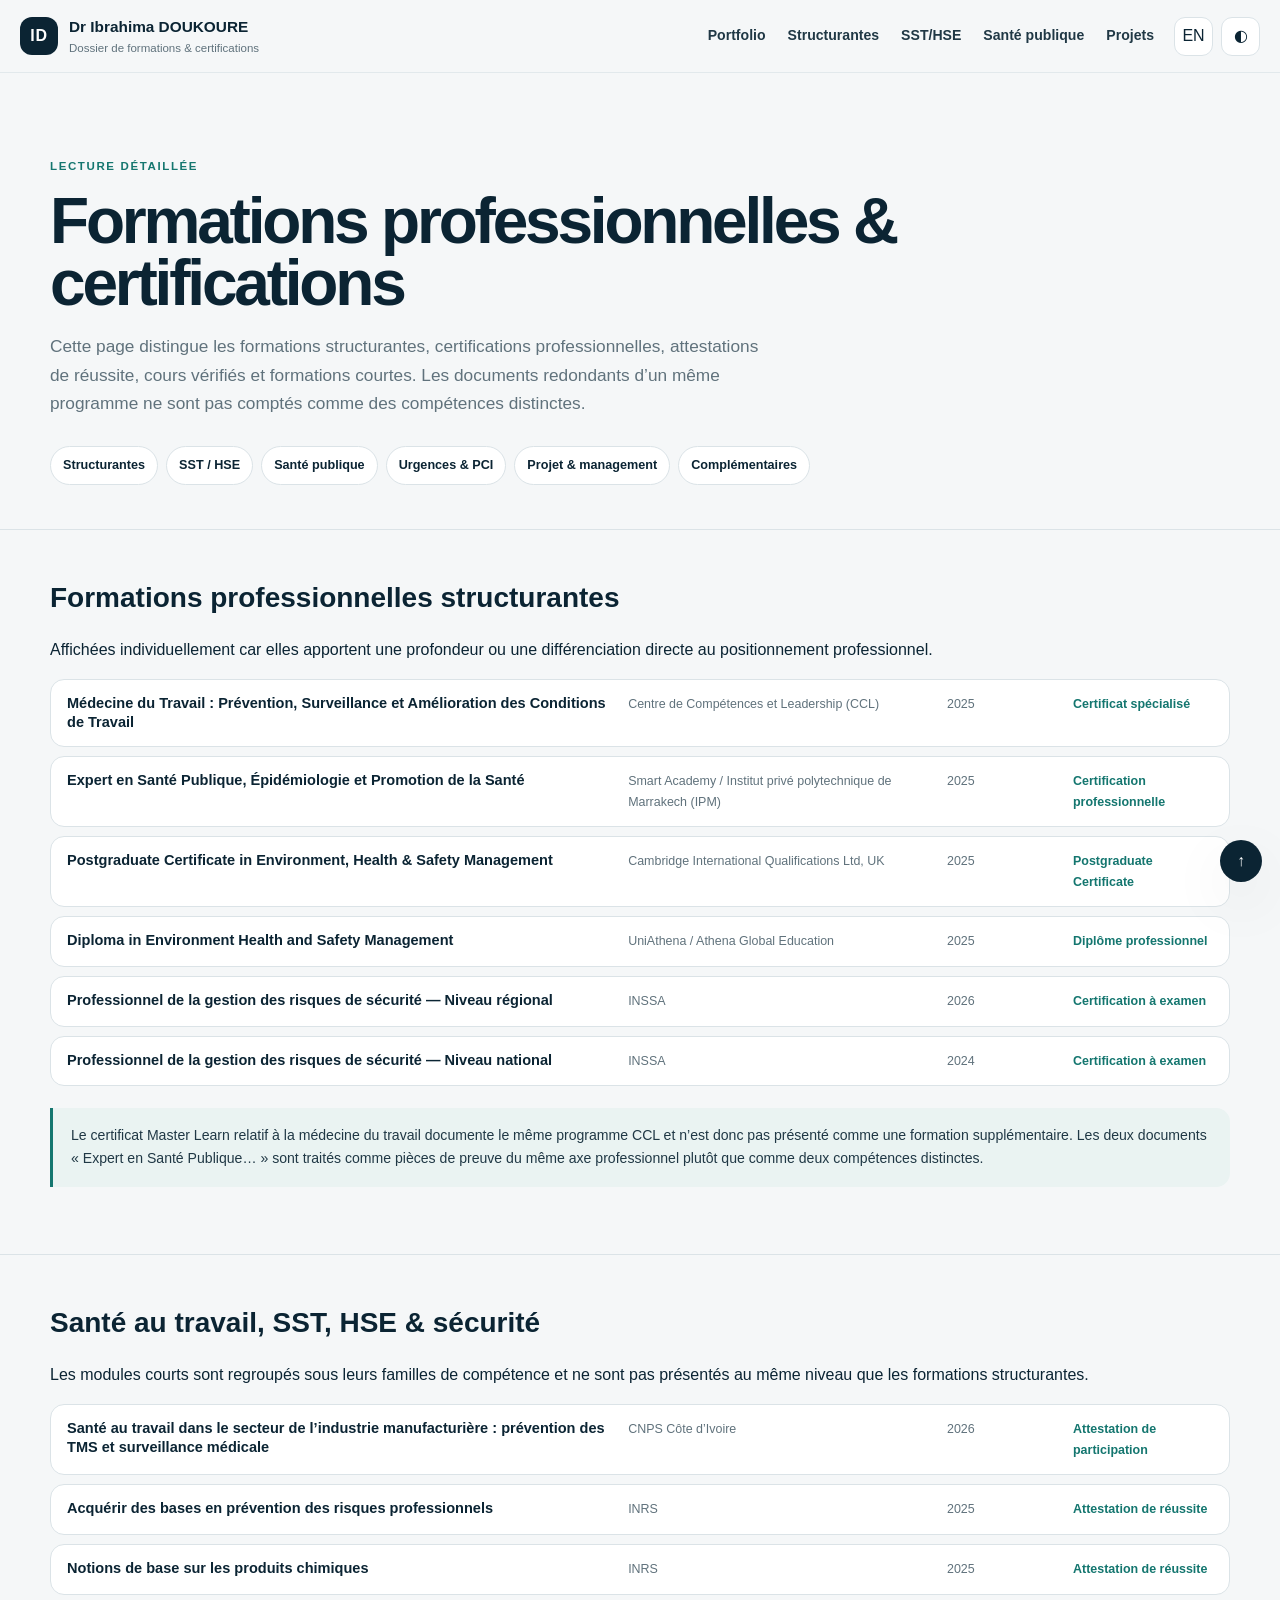
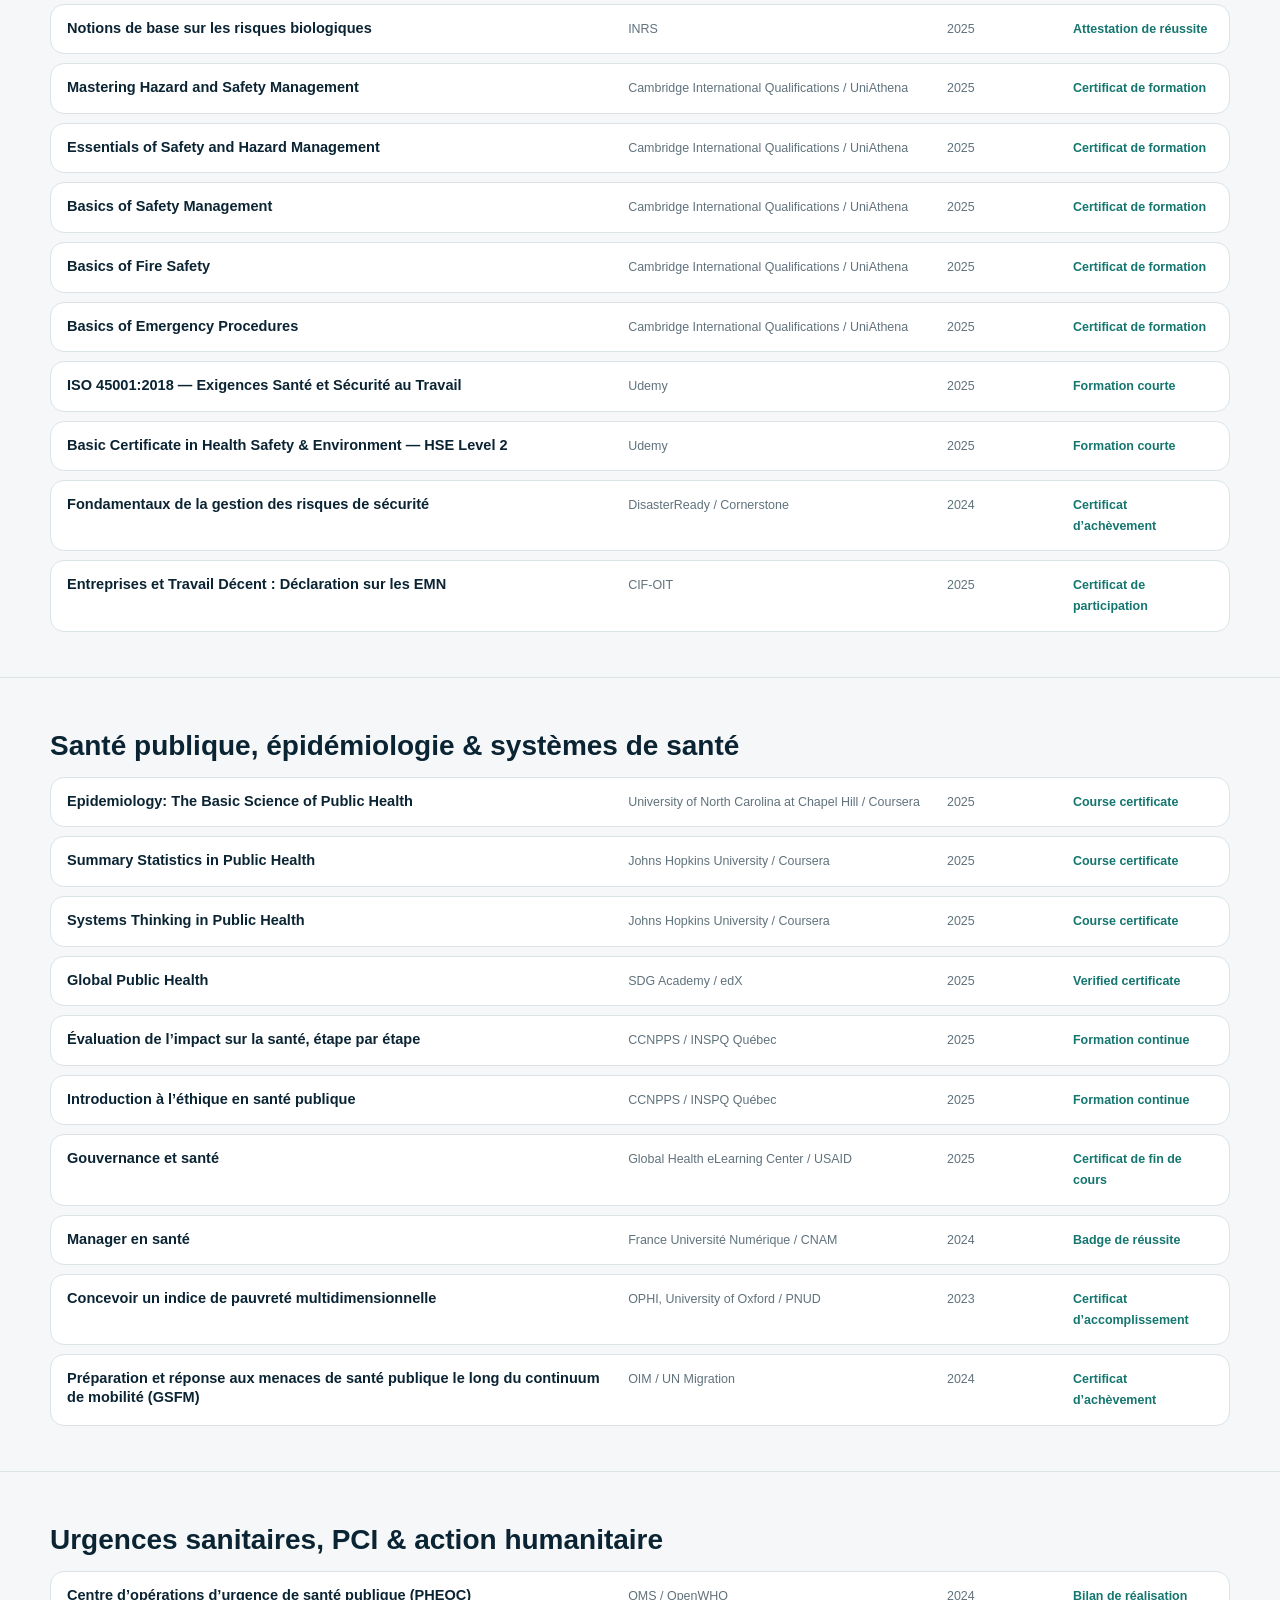
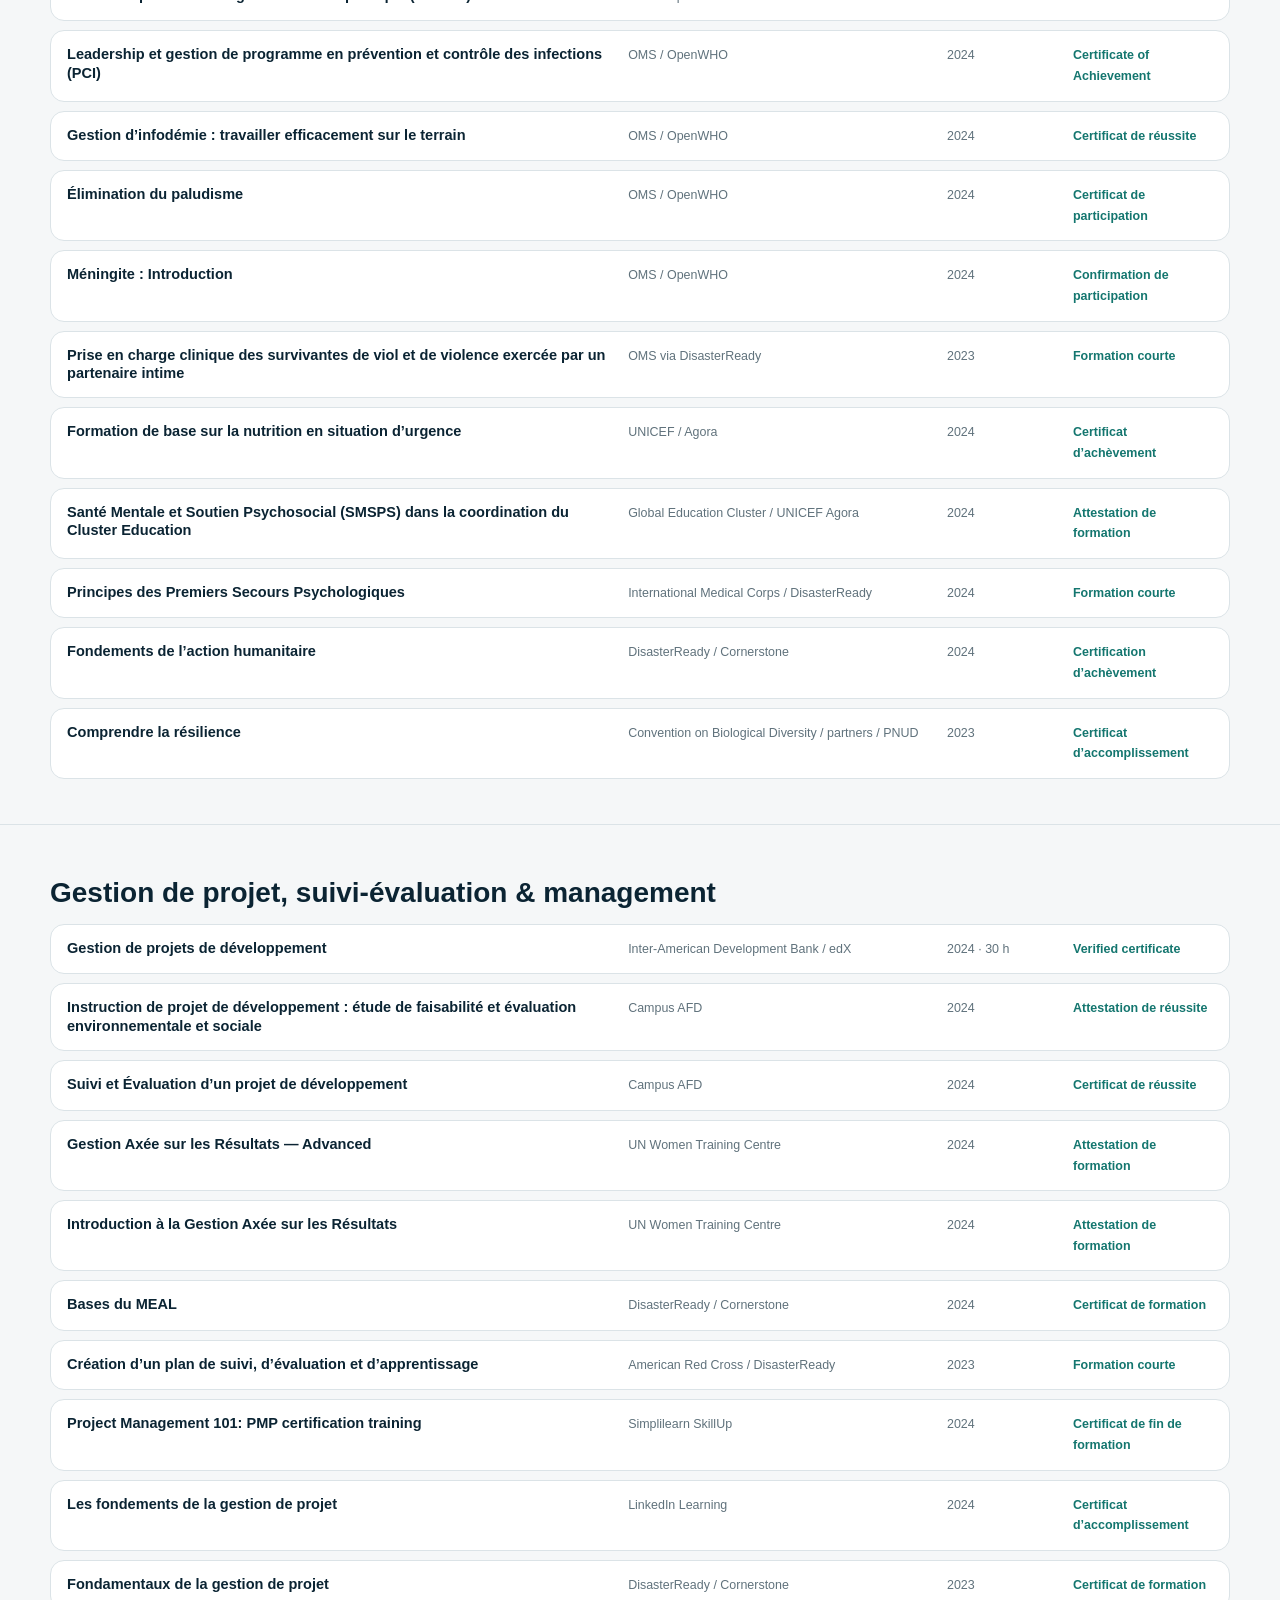
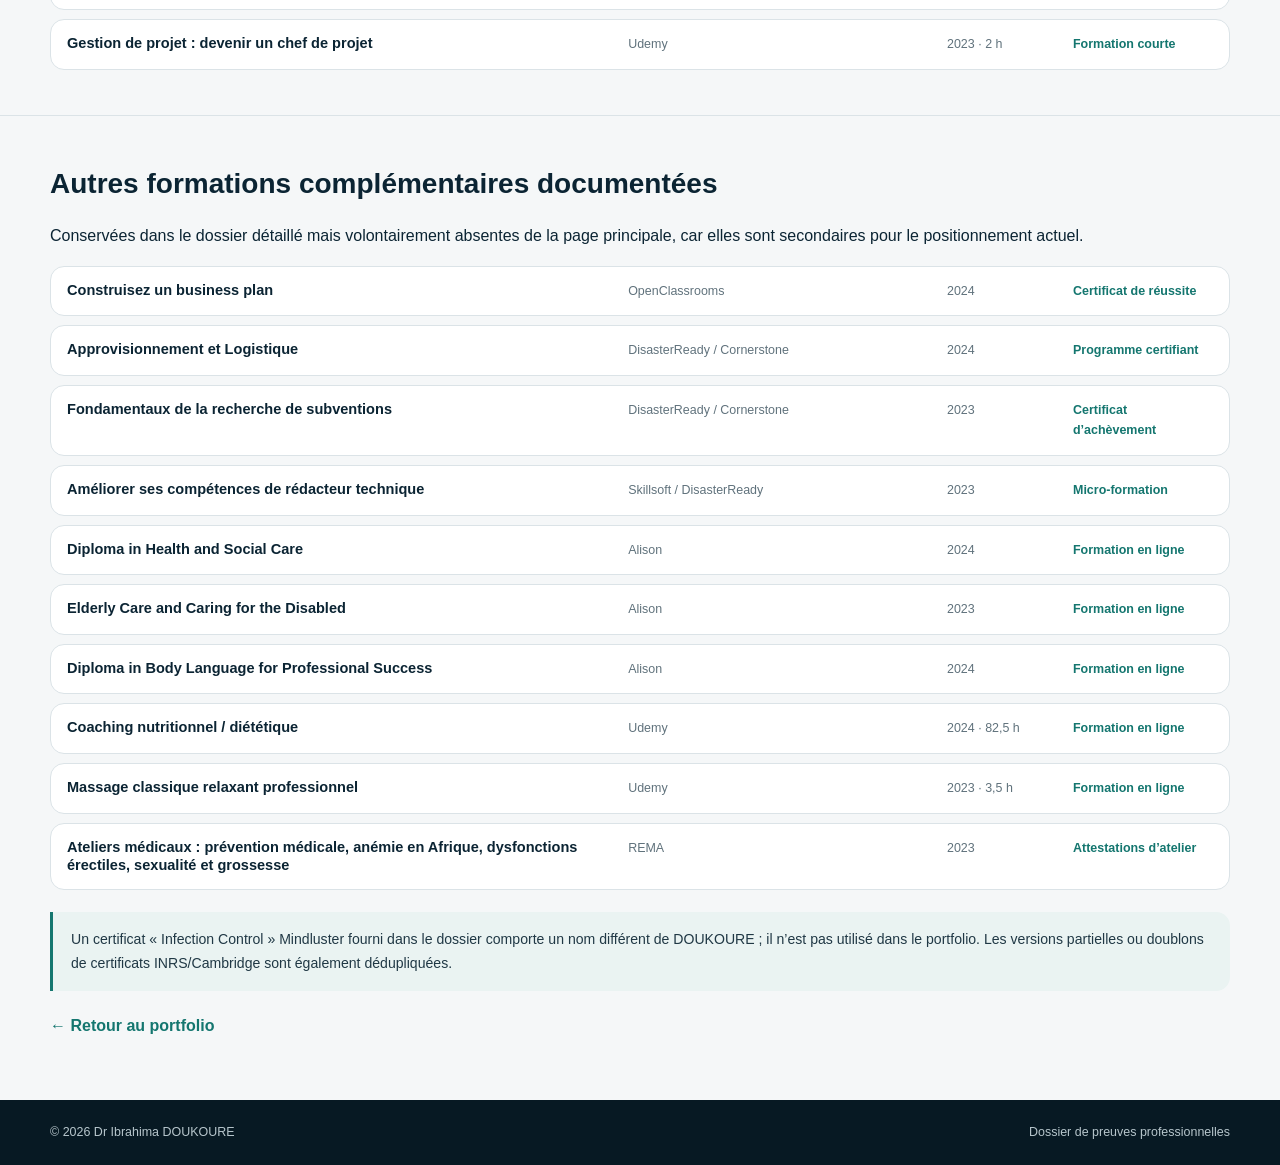
==== certifications.html @ e204509e "mise à jour sept. 2026" ====
<!doctype html>
<html lang="fr" data-theme="light">
<head>
<meta charset="utf-8">
<meta name="viewport" content="width=device-width,initial-scale=1,viewport-fit=cover">
<title>Certifications détaillées | Dr Ibrahima DOUKOURE</title>
<meta name="description" content="Formations professionnelles et certifications documentées du Dr Ibrahima DOUKOURE, classées par niveau et domaine.">
<link rel="canonical" href="https://www.ibrahimadoukoure.com/certifications.html">
<meta name="robots" content="index,follow">
<link rel="icon" href="favicon.svg" type="image/svg+xml">
<link rel="stylesheet" href="assets/css/site.css">
</head>
<body>
<a class="skip" href="#main" data-fr="Aller au contenu" data-en="Skip to content">Aller au contenu</a>
<header class="site-header"><div class="header-inner">
<a class="brand" href="index.html"><span class="brand-mark">ID</span><span><strong>Dr Ibrahima DOUKOURE</strong><small data-fr="Dossier de formations & certifications" data-en="Training & credentials record">Dossier de formations & certifications</small></span></a>
<button class="menu-btn" data-menu-toggle aria-controls="nav" aria-expanded="false">Menu</button>
<nav class="nav" id="nav"><a href="index.html" data-fr="Portfolio" data-en="Portfolio">Portfolio</a><a href="#structurantes" data-fr="Structurantes" data-en="Core">Structurantes</a><a href="#sst">SST/HSE</a><a href="#sante-publique" data-fr="Santé publique" data-en="Public health">Santé publique</a><a href="#projets" data-fr="Projets" data-en="Projects">Projets</a></nav>
<div class="header-tools"><button class="icon-btn" data-lang-toggle>EN</button><button class="icon-btn" data-theme-toggle>◐</button></div>
</div></header>

<main id="main">
<section class="page-hero"><div class="wrap">
<p class="eyebrow" data-fr="Lecture détaillée" data-en="Detailed view">Lecture détaillée</p>
<h1 data-fr="Formations professionnelles & certifications" data-en="Professional training & credentials">Formations professionnelles & certifications</h1>
<p class="lead" data-fr="Cette page distingue les formations structurantes, certifications professionnelles, attestations de réussite, cours vérifiés et formations courtes. Les documents redondants d’un même programme ne sont pas comptés comme des compétences distinctes." data-en="This page distinguishes structured training, professional certifications, completion certificates, verified courses and short training. Duplicate documents from the same program are not treated as separate capabilities.">Cette page distingue les formations structurantes, certifications professionnelles, attestations de réussite, cours vérifiés et formations courtes. Les documents redondants d’un même programme ne sont pas comptés comme des compétences distinctes.</p>
<div class="cred-nav"><a href="#structurantes" data-fr="Structurantes" data-en="Core">Structurantes</a><a href="#sst">SST / HSE</a><a href="#sante-publique" data-fr="Santé publique" data-en="Public health">Santé publique</a><a href="#urgences" data-fr="Urgences & PCI" data-en="Emergencies & IPC">Urgences & PCI</a><a href="#projets" data-fr="Projet & management" data-en="Projects & management">Projet & management</a><a href="#complementaires" data-fr="Complémentaires" data-en="Additional">Complémentaires</a></div>
</div></section>

<section class="cred-section" id="structurantes"><div class="wrap">
<h2 data-fr="Formations professionnelles structurantes" data-en="Structured professional training">Formations professionnelles structurantes</h2>
<p class="section-desc" data-fr="Affichées individuellement car elles apportent une profondeur ou une différenciation directe au positionnement professionnel." data-en="Shown individually because they directly add depth or differentiation to the professional positioning.">Affichées individuellement car elles apportent une profondeur ou une différenciation directe au positionnement professionnel.</p>
<div class="cred-list">
<div class="cred-row"><strong data-fr="Médecine du Travail : Prévention, Surveillance et Amélioration des Conditions de Travail" data-en="Occupational Medicine: Prevention, Surveillance and Improvement of Working Conditions">Médecine du Travail : Prévention, Surveillance et Amélioration des Conditions de Travail</strong><span>Centre de Compétences et Leadership (CCL)</span><span>2025</span><span class="level" data-fr="Certificat spécialisé" data-en="Specialized certificate">Certificat spécialisé</span></div>
<div class="cred-row"><strong data-fr="Expert en Santé Publique, Épidémiologie et Promotion de la Santé" data-en="Public Health, Epidemiology and Health Promotion Expert">Expert en Santé Publique, Épidémiologie et Promotion de la Santé</strong><span>Smart Academy / Institut privé polytechnique de Marrakech (IPM)</span><span>2025</span><span class="level" data-fr="Certification professionnelle" data-en="Professional certificate">Certification professionnelle</span></div>
<div class="cred-row"><strong>Postgraduate Certificate in Environment, Health & Safety Management</strong><span>Cambridge International Qualifications Ltd, UK</span><span>2025</span><span class="level">Postgraduate Certificate</span></div>
<div class="cred-row"><strong>Diploma in Environment Health and Safety Management</strong><span>UniAthena / Athena Global Education</span><span>2025</span><span class="level" data-fr="Diplôme professionnel" data-en="Professional diploma">Diplôme professionnel</span></div>
<div class="cred-row"><strong data-fr="Professionnel de la gestion des risques de sécurité — Niveau régional" data-en="Security Risk Management Professional — Regional Level">Professionnel de la gestion des risques de sécurité — Niveau régional</strong><span>INSSA</span><span>2026</span><span class="level" data-fr="Certification à examen" data-en="Exam-based certification">Certification à examen</span></div>
<div class="cred-row"><strong data-fr="Professionnel de la gestion des risques de sécurité — Niveau national" data-en="Security Risk Management Professional — National Level">Professionnel de la gestion des risques de sécurité — Niveau national</strong><span>INSSA</span><span>2024</span><span class="level" data-fr="Certification à examen" data-en="Exam-based certification">Certification à examen</span></div>
</div>
<div class="note-box" data-fr="Le certificat Master Learn relatif à la médecine du travail documente le même programme CCL et n’est donc pas présenté comme une formation supplémentaire. Les deux documents « Expert en Santé Publique… » sont traités comme pièces de preuve du même axe professionnel plutôt que comme deux compétences distinctes." data-en="The Master Learn occupational-medicine certificate documents the same CCL program and is therefore not presented as additional training. The two “Public Health Expert…” documents are treated as evidence supporting the same professional track rather than as two separate capabilities.">Le certificat Master Learn relatif à la médecine du travail documente le même programme CCL et n’est donc pas présenté comme une formation supplémentaire. Les deux documents « Expert en Santé Publique… » sont traités comme pièces de preuve du même axe professionnel plutôt que comme deux compétences distinctes.</div>
</div></section>

<section class="cred-section" id="sst"><div class="wrap">
<h2 data-fr="Santé au travail, SST, HSE & sécurité" data-en="Occupational health, OHS, HSE & safety">Santé au travail, SST, HSE & sécurité</h2>
<p class="section-desc" data-fr="Les modules courts sont regroupés sous leurs familles de compétence et ne sont pas présentés au même niveau que les formations structurantes." data-en="Short modules are grouped under capability families and are not presented at the same level as structured programs.">Les modules courts sont regroupés sous leurs familles de compétence et ne sont pas présentés au même niveau que les formations structurantes.</p>
<div class="cred-list">
<div class="cred-row"><strong data-fr="Santé au travail dans le secteur de l’industrie manufacturière : prévention des TMS et surveillance médicale" data-en="Occupational health in manufacturing: MSD prevention and medical surveillance">Santé au travail dans le secteur de l’industrie manufacturière : prévention des TMS et surveillance médicale</strong><span>CNPS Côte d’Ivoire</span><span>2026</span><span class="level" data-fr="Attestation de participation" data-en="Attendance certificate">Attestation de participation</span></div>
<div class="cred-row"><strong data-fr="Acquérir des bases en prévention des risques professionnels" data-en="Fundamentals of occupational risk prevention">Acquérir des bases en prévention des risques professionnels</strong><span>INRS</span><span>2025</span><span class="level" data-fr="Attestation de réussite" data-en="Completion certificate">Attestation de réussite</span></div>
<div class="cred-row"><strong data-fr="Notions de base sur les produits chimiques" data-en="Fundamentals of chemical hazards">Notions de base sur les produits chimiques</strong><span>INRS</span><span>2025</span><span class="level" data-fr="Attestation de réussite" data-en="Completion certificate">Attestation de réussite</span></div>
<div class="cred-row"><strong data-fr="Notions de base sur les risques biologiques" data-en="Fundamentals of biological risks">Notions de base sur les risques biologiques</strong><span>INRS</span><span>2025</span><span class="level" data-fr="Attestation de réussite" data-en="Completion certificate">Attestation de réussite</span></div>
<div class="cred-row"><strong>Mastering Hazard and Safety Management</strong><span>Cambridge International Qualifications / UniAthena</span><span>2025</span><span class="level" data-fr="Certificat de formation" data-en="Training certificate">Certificat de formation</span></div>
<div class="cred-row"><strong>Essentials of Safety and Hazard Management</strong><span>Cambridge International Qualifications / UniAthena</span><span>2025</span><span class="level" data-fr="Certificat de formation" data-en="Training certificate">Certificat de formation</span></div>
<div class="cred-row"><strong>Basics of Safety Management</strong><span>Cambridge International Qualifications / UniAthena</span><span>2025</span><span class="level" data-fr="Certificat de formation" data-en="Training certificate">Certificat de formation</span></div>
<div class="cred-row"><strong>Basics of Fire Safety</strong><span>Cambridge International Qualifications / UniAthena</span><span>2025</span><span class="level" data-fr="Certificat de formation" data-en="Training certificate">Certificat de formation</span></div>
<div class="cred-row"><strong>Basics of Emergency Procedures</strong><span>Cambridge International Qualifications / UniAthena</span><span>2025</span><span class="level" data-fr="Certificat de formation" data-en="Training certificate">Certificat de formation</span></div>
<div class="cred-row"><strong>ISO 45001:2018 — Exigences Santé et Sécurité au Travail</strong><span>Udemy</span><span>2025</span><span class="level" data-fr="Formation courte" data-en="Short course">Formation courte</span></div>
<div class="cred-row"><strong>Basic Certificate in Health Safety & Environment — HSE Level 2</strong><span>Udemy</span><span>2025</span><span class="level" data-fr="Formation courte" data-en="Short course">Formation courte</span></div>
<div class="cred-row"><strong data-fr="Fondamentaux de la gestion des risques de sécurité" data-en="Fundamentals of security risk management">Fondamentaux de la gestion des risques de sécurité</strong><span>DisasterReady / Cornerstone</span><span>2024</span><span class="level" data-fr="Certificat d’achèvement" data-en="Completion certificate">Certificat d’achèvement</span></div>
<div class="cred-row"><strong data-fr="Entreprises et Travail Décent : Déclaration sur les EMN" data-en="Enterprises and Decent Work: MNE Declaration">Entreprises et Travail Décent : Déclaration sur les EMN</strong><span>CIF-OIT</span><span>2025</span><span class="level" data-fr="Certificat de participation" data-en="Participation certificate">Certificat de participation</span></div>
</div>
</div></section>

<section class="cred-section" id="sante-publique"><div class="wrap">
<h2 data-fr="Santé publique, épidémiologie & systèmes de santé" data-en="Public health, epidemiology & health systems">Santé publique, épidémiologie & systèmes de santé</h2>
<div class="cred-list">
<div class="cred-row"><strong>Epidemiology: The Basic Science of Public Health</strong><span>University of North Carolina at Chapel Hill / Coursera</span><span>2025</span><span class="level">Course certificate</span></div>
<div class="cred-row"><strong>Summary Statistics in Public Health</strong><span>Johns Hopkins University / Coursera</span><span>2025</span><span class="level">Course certificate</span></div>
<div class="cred-row"><strong>Systems Thinking in Public Health</strong><span>Johns Hopkins University / Coursera</span><span>2025</span><span class="level">Course certificate</span></div>
<div class="cred-row"><strong>Global Public Health</strong><span>SDG Academy / edX</span><span>2025</span><span class="level">Verified certificate</span></div>
<div class="cred-row"><strong data-fr="Évaluation de l’impact sur la santé, étape par étape" data-en="Health Impact Assessment, step by step">Évaluation de l’impact sur la santé, étape par étape</strong><span>CCNPPS / INSPQ Québec</span><span>2025</span><span class="level" data-fr="Formation continue" data-en="Continuing education">Formation continue</span></div>
<div class="cred-row"><strong data-fr="Introduction à l’éthique en santé publique" data-en="Introduction to Public Health Ethics">Introduction à l’éthique en santé publique</strong><span>CCNPPS / INSPQ Québec</span><span>2025</span><span class="level" data-fr="Formation continue" data-en="Continuing education">Formation continue</span></div>
<div class="cred-row"><strong data-fr="Gouvernance et santé" data-en="Governance and Health">Gouvernance et santé</strong><span>Global Health eLearning Center / USAID</span><span>2025</span><span class="level" data-fr="Certificat de fin de cours" data-en="Course completion certificate">Certificat de fin de cours</span></div>
<div class="cred-row"><strong data-fr="Manager en santé" data-en="Health Manager">Manager en santé</strong><span>France Université Numérique / CNAM</span><span>2024</span><span class="level" data-fr="Badge de réussite" data-en="Achievement badge">Badge de réussite</span></div>
<div class="cred-row"><strong data-fr="Concevoir un indice de pauvreté multidimensionnelle" data-en="Designing a Multidimensional Poverty Index">Concevoir un indice de pauvreté multidimensionnelle</strong><span>OPHI, University of Oxford / PNUD</span><span>2023</span><span class="level" data-fr="Certificat d’accomplissement" data-en="Completion certificate">Certificat d’accomplissement</span></div>
<div class="cred-row"><strong data-fr="Préparation et réponse aux menaces de santé publique le long du continuum de mobilité (GSFM)" data-en="Preparedness and response to public-health threats along the mobility continuum (GSFM)">Préparation et réponse aux menaces de santé publique le long du continuum de mobilité (GSFM)</strong><span>OIM / UN Migration</span><span>2024</span><span class="level" data-fr="Certificat d’achèvement" data-en="Completion certificate">Certificat d’achèvement</span></div>
</div>
</div></section>

<section class="cred-section" id="urgences"><div class="wrap">
<h2 data-fr="Urgences sanitaires, PCI & action humanitaire" data-en="Health emergencies, IPC & humanitarian action">Urgences sanitaires, PCI & action humanitaire</h2>
<div class="cred-list">
<div class="cred-row"><strong data-fr="Centre d’opérations d’urgence de santé publique (PHEOC)" data-en="Public Health Emergency Operations Centre (PHEOC)">Centre d’opérations d’urgence de santé publique (PHEOC)</strong><span>OMS / OpenWHO</span><span>2024</span><span class="level" data-fr="Bilan de réalisation" data-en="Achievement record">Bilan de réalisation</span></div>
<div class="cred-row"><strong data-fr="Leadership et gestion de programme en prévention et contrôle des infections (PCI)" data-en="Leadership and program management in infection prevention and control">Leadership et gestion de programme en prévention et contrôle des infections (PCI)</strong><span>OMS / OpenWHO</span><span>2024</span><span class="level">Certificate of Achievement</span></div>
<div class="cred-row"><strong data-fr="Gestion d’infodémie : travailler efficacement sur le terrain" data-en="Infodemic management: working effectively in the field">Gestion d’infodémie : travailler efficacement sur le terrain</strong><span>OMS / OpenWHO</span><span>2024</span><span class="level" data-fr="Certificat de réussite" data-en="Achievement certificate">Certificat de réussite</span></div>
<div class="cred-row"><strong data-fr="Élimination du paludisme" data-en="Malaria elimination">Élimination du paludisme</strong><span>OMS / OpenWHO</span><span>2024</span><span class="level" data-fr="Certificat de participation" data-en="Participation certificate">Certificat de participation</span></div>
<div class="cred-row"><strong data-fr="Méningite : Introduction" data-en="Meningitis: Introduction">Méningite : Introduction</strong><span>OMS / OpenWHO</span><span>2024</span><span class="level" data-fr="Confirmation de participation" data-en="Participation record">Confirmation de participation</span></div>
<div class="cred-row"><strong data-fr="Prise en charge clinique des survivantes de viol et de violence exercée par un partenaire intime" data-en="Clinical care for survivors of rape and intimate partner violence">Prise en charge clinique des survivantes de viol et de violence exercée par un partenaire intime</strong><span>OMS via DisasterReady</span><span>2023</span><span class="level" data-fr="Formation courte" data-en="Short course">Formation courte</span></div>
<div class="cred-row"><strong data-fr="Formation de base sur la nutrition en situation d’urgence" data-en="Basic training on Nutrition in Emergencies">Formation de base sur la nutrition en situation d’urgence</strong><span>UNICEF / Agora</span><span>2024</span><span class="level" data-fr="Certificat d’achèvement" data-en="Completion certificate">Certificat d’achèvement</span></div>
<div class="cred-row"><strong data-fr="Santé Mentale et Soutien Psychosocial (SMSPS) dans la coordination du Cluster Education" data-en="Mental Health and Psychosocial Support in Education Cluster coordination">Santé Mentale et Soutien Psychosocial (SMSPS) dans la coordination du Cluster Education</strong><span>Global Education Cluster / UNICEF Agora</span><span>2024</span><span class="level" data-fr="Attestation de formation" data-en="Training certificate">Attestation de formation</span></div>
<div class="cred-row"><strong data-fr="Principes des Premiers Secours Psychologiques" data-en="Principles of Psychological First Aid">Principes des Premiers Secours Psychologiques</strong><span>International Medical Corps / DisasterReady</span><span>2024</span><span class="level" data-fr="Formation courte" data-en="Short course">Formation courte</span></div>
<div class="cred-row"><strong data-fr="Fondements de l’action humanitaire" data-en="Foundations of Humanitarian Action">Fondements de l’action humanitaire</strong><span>DisasterReady / Cornerstone</span><span>2024</span><span class="level" data-fr="Certification d’achèvement" data-en="Completion certificate">Certification d’achèvement</span></div>
<div class="cred-row"><strong data-fr="Comprendre la résilience" data-en="Understanding Resilience">Comprendre la résilience</strong><span>Convention on Biological Diversity / partners / PNUD</span><span>2023</span><span class="level" data-fr="Certificat d’accomplissement" data-en="Completion certificate">Certificat d’accomplissement</span></div>
</div>
</div></section>

<section class="cred-section" id="projets"><div class="wrap">
<h2 data-fr="Gestion de projet, suivi-évaluation & management" data-en="Project management, M&E & management">Gestion de projet, suivi-évaluation & management</h2>
<div class="cred-list">
<div class="cred-row"><strong data-fr="Gestion de projets de développement" data-en="Development Project Management">Gestion de projets de développement</strong><span>Inter-American Development Bank / edX</span><span>2024 · 30 h</span><span class="level">Verified certificate</span></div>
<div class="cred-row"><strong data-fr="Instruction de projet de développement : étude de faisabilité et évaluation environnementale et sociale" data-en="Development project appraisal: feasibility and environmental/social assessment">Instruction de projet de développement : étude de faisabilité et évaluation environnementale et sociale</strong><span>Campus AFD</span><span>2024</span><span class="level" data-fr="Attestation de réussite" data-en="Achievement certificate">Attestation de réussite</span></div>
<div class="cred-row"><strong data-fr="Suivi et Évaluation d’un projet de développement" data-en="Monitoring and Evaluation of a Development Project">Suivi et Évaluation d’un projet de développement</strong><span>Campus AFD</span><span>2024</span><span class="level" data-fr="Certificat de réussite" data-en="Achievement certificate">Certificat de réussite</span></div>
<div class="cred-row"><strong data-fr="Gestion Axée sur les Résultats — Advanced" data-en="Results-Based Management — Advanced">Gestion Axée sur les Résultats — Advanced</strong><span>UN Women Training Centre</span><span>2024</span><span class="level" data-fr="Attestation de formation" data-en="Training certificate">Attestation de formation</span></div>
<div class="cred-row"><strong data-fr="Introduction à la Gestion Axée sur les Résultats" data-en="Introduction to Results-Based Management">Introduction à la Gestion Axée sur les Résultats</strong><span>UN Women Training Centre</span><span>2024</span><span class="level" data-fr="Attestation de formation" data-en="Training certificate">Attestation de formation</span></div>
<div class="cred-row"><strong data-fr="Bases du MEAL" data-en="MEAL Fundamentals">Bases du MEAL</strong><span>DisasterReady / Cornerstone</span><span>2024</span><span class="level" data-fr="Certificat de formation" data-en="Training certificate">Certificat de formation</span></div>
<div class="cred-row"><strong data-fr="Création d’un plan de suivi, d’évaluation et d’apprentissage" data-en="Creating a monitoring, evaluation and learning plan">Création d’un plan de suivi, d’évaluation et d’apprentissage</strong><span>American Red Cross / DisasterReady</span><span>2023</span><span class="level" data-fr="Formation courte" data-en="Short course">Formation courte</span></div>
<div class="cred-row"><strong>Project Management 101: PMP certification training</strong><span>Simplilearn SkillUp</span><span>2024</span><span class="level" data-fr="Certificat de fin de formation" data-en="Completion certificate">Certificat de fin de formation</span></div>
<div class="cred-row"><strong data-fr="Les fondements de la gestion de projet" data-en="Project Management Foundations">Les fondements de la gestion de projet</strong><span>LinkedIn Learning</span><span>2024</span><span class="level" data-fr="Certificat d’accomplissement" data-en="Completion certificate">Certificat d’accomplissement</span></div>
<div class="cred-row"><strong data-fr="Fondamentaux de la gestion de projet" data-en="Project Management Fundamentals">Fondamentaux de la gestion de projet</strong><span>DisasterReady / Cornerstone</span><span>2023</span><span class="level" data-fr="Certificat de formation" data-en="Training certificate">Certificat de formation</span></div>
<div class="cred-row"><strong data-fr="Gestion de projet : devenir un chef de projet" data-en="Project Management: becoming a project manager">Gestion de projet : devenir un chef de projet</strong><span>Udemy</span><span>2023 · 2 h</span><span class="level" data-fr="Formation courte" data-en="Short course">Formation courte</span></div>
</div>
</div></section>

<section class="cred-section" id="complementaires"><div class="wrap">
<h2 data-fr="Autres formations complémentaires documentées" data-en="Other documented complementary training">Autres formations complémentaires documentées</h2>
<p class="section-desc" data-fr="Conservées dans le dossier détaillé mais volontairement absentes de la page principale, car elles sont secondaires pour le positionnement actuel." data-en="Kept in the detailed record but intentionally omitted from the main page because they are secondary to the current positioning.">Conservées dans le dossier détaillé mais volontairement absentes de la page principale, car elles sont secondaires pour le positionnement actuel.</p>
<div class="cred-list">
<div class="cred-row"><strong data-fr="Construisez un business plan" data-en="Build a Business Plan">Construisez un business plan</strong><span>OpenClassrooms</span><span>2024</span><span class="level" data-fr="Certificat de réussite" data-en="Achievement certificate">Certificat de réussite</span></div>
<div class="cred-row"><strong data-fr="Approvisionnement et Logistique" data-en="Procurement and Logistics">Approvisionnement et Logistique</strong><span>DisasterReady / Cornerstone</span><span>2024</span><span class="level" data-fr="Programme certifiant" data-en="Certificate program">Programme certifiant</span></div>
<div class="cred-row"><strong data-fr="Fondamentaux de la recherche de subventions" data-en="Grant Research Fundamentals">Fondamentaux de la recherche de subventions</strong><span>DisasterReady / Cornerstone</span><span>2023</span><span class="level" data-fr="Certificat d’achèvement" data-en="Completion certificate">Certificat d’achèvement</span></div>
<div class="cred-row"><strong data-fr="Améliorer ses compétences de rédacteur technique" data-en="Improving Technical Writing Skills">Améliorer ses compétences de rédacteur technique</strong><span>Skillsoft / DisasterReady</span><span>2023</span><span class="level" data-fr="Micro-formation" data-en="Micro-course">Micro-formation</span></div>
<div class="cred-row"><strong>Diploma in Health and Social Care</strong><span>Alison</span><span>2024</span><span class="level" data-fr="Formation en ligne" data-en="Online course">Formation en ligne</span></div>
<div class="cred-row"><strong>Elderly Care and Caring for the Disabled</strong><span>Alison</span><span>2023</span><span class="level" data-fr="Formation en ligne" data-en="Online course">Formation en ligne</span></div>
<div class="cred-row"><strong>Diploma in Body Language for Professional Success</strong><span>Alison</span><span>2024</span><span class="level" data-fr="Formation en ligne" data-en="Online course">Formation en ligne</span></div>
<div class="cred-row"><strong data-fr="Coaching nutritionnel / diététique" data-en="Nutrition coaching / dietetics">Coaching nutritionnel / diététique</strong><span>Udemy</span><span>2024 · 82,5 h</span><span class="level" data-fr="Formation en ligne" data-en="Online course">Formation en ligne</span></div>
<div class="cred-row"><strong data-fr="Massage classique relaxant professionnel" data-en="Professional classical relaxation massage">Massage classique relaxant professionnel</strong><span>Udemy</span><span>2023 · 3,5 h</span><span class="level" data-fr="Formation en ligne" data-en="Online course">Formation en ligne</span></div>
<div class="cred-row"><strong data-fr="Ateliers médicaux : prévention médicale, anémie en Afrique, dysfonctions érectiles, sexualité et grossesse" data-en="Medical workshops: medical prevention, anemia in Africa, erectile dysfunction, sexuality and pregnancy">Ateliers médicaux : prévention médicale, anémie en Afrique, dysfonctions érectiles, sexualité et grossesse</strong><span>REMA</span><span>2023</span><span class="level" data-fr="Attestations d’atelier" data-en="Workshop certificates">Attestations d’atelier</span></div>
</div>
<div class="note-box" data-fr="Un certificat « Infection Control » Mindluster fourni dans le dossier comporte un nom différent de DOUKOURE ; il n’est pas utilisé dans le portfolio. Les versions partielles ou doublons de certificats INRS/Cambridge sont également dédupliquées." data-en="One Mindluster “Infection Control” certificate in the source set carries a name different from DOUKOURE; it is not used in the portfolio. Partial or duplicate INRS/Cambridge certificate versions are also deduplicated.">Un certificat « Infection Control » Mindluster fourni dans le dossier comporte un nom différent de DOUKOURE ; il n’est pas utilisé dans le portfolio. Les versions partielles ou doublons de certificats INRS/Cambridge sont également dédupliquées.</div>
<p><a class="text-link" href="index.html" data-fr="← Retour au portfolio" data-en="← Back to portfolio">← Retour au portfolio</a></p>
</div></section>
</main>
<footer><div class="wrap footer-row"><span>© <span data-year></span> Dr Ibrahima DOUKOURE</span><span data-fr="Dossier de preuves professionnelles" data-en="Professional evidence record">Dossier de preuves professionnelles</span></div></footer>
<button class="backtop" aria-label="Retour en haut">↑</button>
<script src="assets/js/site.js" defer></script>
</body>
</html>
---- assets/css/site.css ----
:root{
  --ink:#0b2433;--ink2:#203845;--muted:#60727c;--line:#dbe3e7;--bg:#f5f7f8;--paper:#fff;
  --accent:#14766f;--accent2:#c39245;--soft:#eaf3f2;--shadow:0 20px 60px rgba(11,36,51,.08);
  --max:1180px;--radius:22px;
}
html[data-theme="dark"]{
  --ink:#edf5f7;--ink2:#d5e0e4;--muted:#a9bbc2;--line:#2b424d;--bg:#0b1820;--paper:#102630;
  --accent:#55b8ae;--accent2:#ddb875;--soft:#15363a;--shadow:0 20px 60px rgba(0,0,0,.26);
}
*{box-sizing:border-box}
html{scroll-behavior:smooth}
body{margin:0;font-family:Inter,ui-sans-serif,-apple-system,BlinkMacSystemFont,"Segoe UI",Roboto,Arial,sans-serif;background:var(--bg);color:var(--ink);line-height:1.65}
a{color:inherit}
img{max-width:100%;display:block}
button{font:inherit}
.skip{position:absolute;left:-9999px;top:8px;background:var(--paper);padding:10px 14px;z-index:99}
.skip:focus{left:8px}
.wrap{width:min(var(--max),calc(100% - 36px));margin:auto}
.narrow{width:min(900px,calc(100% - 36px));margin:auto}
.site-header{position:sticky;top:0;z-index:50;background:color-mix(in srgb,var(--bg) 86%,transparent);backdrop-filter:blur(16px);border-bottom:1px solid color-mix(in srgb,var(--line) 70%,transparent)}
.header-inner{width:min(1240px,calc(100% - 24px));margin:auto;display:flex;align-items:center;min-height:72px;gap:20px}
.brand{text-decoration:none;display:flex;align-items:center;gap:11px;margin-right:auto}
.brand-mark{width:38px;height:38px;border-radius:12px;background:var(--ink);color:var(--paper);display:grid;place-items:center;font-weight:800;letter-spacing:.04em}
.brand strong{display:block;font-size:.96rem}
.brand small{display:block;color:var(--muted);font-size:.72rem}
.nav{display:flex;align-items:center;gap:22px}
.nav a{text-decoration:none;font-size:.88rem;color:var(--ink2);font-weight:650}
.nav a:hover{color:var(--accent)}
.header-tools{display:flex;gap:8px}
.icon-btn,.menu-btn{border:1px solid var(--line);background:var(--paper);color:var(--ink);min-width:39px;height:39px;border-radius:11px;cursor:pointer}
.menu-btn{display:none;padding:0 12px}
.hero{padding:72px 0 86px}
.hero-grid{display:grid;grid-template-columns:minmax(0,1.15fr) minmax(350px,.85fr);gap:64px;align-items:center}
.eyebrow,.kicker{text-transform:uppercase;letter-spacing:.14em;font-weight:800;font-size:.72rem;color:var(--accent)}
.hero h1{font-size:clamp(3rem,6vw,5.7rem);line-height:.93;letter-spacing:-.055em;margin:16px 0 22px;max-width:760px}
.role{font-size:clamp(1.22rem,2vw,1.72rem);font-weight:720;line-height:1.35;color:var(--ink2);margin:0 0 22px}
.lead{font-size:1.08rem;color:var(--muted);max-width:720px}
.actions{display:flex;gap:12px;flex-wrap:wrap;margin-top:32px}
.btn{display:inline-flex;align-items:center;justify-content:center;min-height:48px;padding:0 19px;border:1px solid var(--line);border-radius:13px;text-decoration:none;font-weight:760;background:var(--paper)}
.btn.primary{background:var(--ink);color:var(--paper);border-color:var(--ink)}
.btn:hover{transform:translateY(-1px)}
.hero-visual{position:relative}
.hero-photo{height:590px;border-radius:30px;object-fit:cover;object-position:50% 26%;width:100%;box-shadow:var(--shadow)}
.hero-note{position:absolute;left:-28px;bottom:32px;background:var(--paper);border:1px solid var(--line);border-radius:17px;padding:14px 18px;box-shadow:var(--shadow);max-width:290px}
.hero-note strong{display:block;font-size:.93rem}.hero-note span{color:var(--muted);font-size:.82rem}
.section{padding:88px 0}
.section.paper{background:var(--paper)}
.section.soft{background:var(--soft)}
.section-head{display:grid;grid-template-columns:1fr 1fr;gap:48px;align-items:end;margin-bottom:36px}
.section h2{font-size:clamp(2rem,3.8vw,3.2rem);line-height:1.06;letter-spacing:-.035em;margin:8px 0 0}
.section-intro{color:var(--muted);margin:0;max-width:620px}
.about-grid{display:grid;grid-template-columns:1.1fr .9fr;gap:56px}
.about-copy{font-size:1.08rem;color:var(--ink2)}
.about-copy p:first-child{margin-top:0}
.signal-list{display:grid;gap:12px}
.signal{border-top:1px solid var(--line);padding:16px 0}
.signal strong{font-size:.94rem;display:block}.signal span{font-size:.84rem;color:var(--muted)}
.domain-grid{display:grid;grid-template-columns:repeat(4,1fr);gap:14px}
.domain{padding:24px;border:1px solid var(--line);border-radius:var(--radius);background:var(--paper);min-height:220px}
.domain .num{font-size:.78rem;color:var(--accent2);font-weight:850}
.domain h3{font-size:1.15rem;line-height:1.25;margin:34px 0 12px}
.domain p{font-size:.9rem;color:var(--muted);margin:0}
.timeline{position:relative}
.timeline:before{content:"";position:absolute;left:190px;top:0;bottom:0;width:1px;background:var(--line)}
.timeline-item{display:grid;grid-template-columns:160px 1fr;gap:60px;padding:0 0 42px;position:relative}
.timeline-item:after{content:"";position:absolute;left:184px;top:9px;width:13px;height:13px;border-radius:50%;background:var(--accent);border:4px solid var(--bg)}
.timeline-item time{font-size:.82rem;color:var(--muted);font-weight:800;text-transform:uppercase;letter-spacing:.04em}
.timeline-item h3{margin:0 0 4px;font-size:1.32rem}
.org{font-size:.9rem;color:var(--accent);font-weight:750;margin:0 0 12px}
.timeline-item ul{margin:0;padding-left:20px;color:var(--ink2)}
.timeline-item li{margin:5px 0}
.timeline-note{font-size:.8rem;color:var(--muted);font-style:italic}
.photo-strip{display:grid;grid-template-columns:repeat(3,1fr);gap:14px;margin-top:46px}
.photo-card{overflow:hidden;border-radius:20px;background:var(--paper);border:1px solid var(--line)}
.photo-card img{height:315px;width:100%;object-fit:cover}
.photo-card.clinical img{object-position:50% 28%}
.photo-card.field img{object-position:50% 38%}
.photo-card.office img{object-position:50% 35%}
.photo-card.meeting img{object-position:50% 28%}
.photo-card.group img{object-position:50% 42%}
.photo-card.team img{object-position:50% 38%}
.photo-card figcaption{padding:11px 14px;font-size:.82rem;color:var(--muted)}
.edu-grid{display:grid;grid-template-columns:repeat(2,1fr);gap:14px}
.edu{border:1px solid var(--line);border-radius:var(--radius);padding:24px;background:var(--paper)}
.edu .tag,.credential .tag,.mini-tag{display:inline-flex;border:1px solid var(--line);border-radius:999px;padding:4px 9px;font-size:.7rem;font-weight:820;letter-spacing:.04em;text-transform:uppercase;color:var(--muted)}
.edu h3{font-size:1.15rem;line-height:1.3;margin:17px 0 8px}.edu p{color:var(--muted);margin:0;font-size:.9rem}
.credential-grid{display:grid;grid-template-columns:repeat(2,1fr);gap:14px}
.credential{border:1px solid var(--line);border-radius:var(--radius);padding:25px;background:var(--paper)}
.credential h3{font-size:1.24rem;margin:18px 0 7px}.credential p{margin:0 0 12px;color:var(--muted)}
.credential ul{padding-left:18px;margin:0;color:var(--ink2);font-size:.91rem}
.credential li{margin:6px 0}
.more-row{display:flex;justify-content:space-between;gap:20px;align-items:center;margin-top:26px;padding-top:22px;border-top:1px solid var(--line)}
.text-link{font-weight:820;color:var(--accent);text-decoration:none}
.work-grid{display:grid;grid-template-columns:1fr 1fr;gap:18px}
.work-card{background:var(--paper);border:1px solid var(--line);border-radius:var(--radius);padding:28px}
.work-card h3{font-size:1.35rem;line-height:1.25;margin:8px 0 12px}
.work-card p{color:var(--muted)}
.publication{grid-column:1/-1}
.pub-meta{font-size:.76rem;font-weight:800;text-transform:uppercase;letter-spacing:.08em;color:var(--accent)}
.cv-grid{display:grid;grid-template-columns:repeat(3,1fr);gap:14px}
.cv-card{border:1px solid var(--line);border-radius:var(--radius);padding:24px;text-decoration:none;background:var(--paper);transition:.2s}
.cv-card:hover{transform:translateY(-3px);box-shadow:var(--shadow)}
.cv-card h3{margin:0 0 8px;font-size:1.15rem}.cv-card p{color:var(--muted);font-size:.88rem}.cv-card span{font-weight:820;color:var(--accent);font-size:.88rem}
.contact{padding:80px 0;background:var(--ink);color:#eef6f8}
.contact .kicker{color:#7ec8c1}.contact-grid{display:grid;grid-template-columns:1fr 1fr;gap:60px}
.contact h2{font-size:clamp(2rem,4vw,3.4rem);line-height:1.02;margin:8px 0 14px}
.contact p{color:#b9cbd1}
.contact-links{display:grid;align-content:start}
.contact-links a{padding:14px 0;border-bottom:1px solid rgba(255,255,255,.16);text-decoration:none;font-weight:700}
footer{padding:22px 0;background:#071923;color:#b7c6cc;font-size:.78rem}
.footer-row{display:flex;justify-content:space-between;gap:20px}
.backtop{position:fixed;right:18px;bottom:18px;width:42px;height:42px;border:0;border-radius:50%;background:var(--ink);color:var(--paper);box-shadow:var(--shadow);cursor:pointer}

/* Credentials page */
.page-hero{padding:72px 0 44px}
.page-hero h1{font-size:clamp(2.7rem,5vw,4.8rem);line-height:.98;letter-spacing:-.05em;margin:14px 0}
.cred-nav{display:flex;gap:8px;flex-wrap:wrap;margin-top:28px}
.cred-nav a{border:1px solid var(--line);background:var(--paper);border-radius:999px;padding:8px 12px;text-decoration:none;font-size:.79rem;font-weight:760}
.cred-section{padding:45px 0;border-top:1px solid var(--line)}
.cred-section h2{font-size:1.75rem;margin:0 0 8px}
.cred-section>.section-desc{color:var(--muted);margin:0 0 18px;max-width:800px}
.cred-list{display:grid;gap:9px}
.cred-row{display:grid;grid-template-columns:1.35fr .75fr 110px 140px;gap:16px;align-items:start;background:var(--paper);border:1px solid var(--line);border-radius:14px;padding:14px 16px}
.cred-row strong{font-size:.91rem;line-height:1.3}.cred-row span{font-size:.78rem;color:var(--muted)}
.level{font-weight:820;color:var(--accent)!important}
.note-box{border-left:3px solid var(--accent);background:var(--soft);padding:16px 18px;border-radius:0 14px 14px 0;color:var(--ink2);font-size:.88rem;margin:22px 0}
@media(max-width:960px){
 .nav{display:none;position:absolute;left:12px;right:12px;top:68px;background:var(--paper);border:1px solid var(--line);border-radius:16px;padding:10px;box-shadow:var(--shadow);flex-direction:column;align-items:stretch;gap:0}
 .nav.open{display:flex}.nav a{padding:11px 10px}.menu-btn{display:block}
 .hero-grid,.about-grid,.section-head,.contact-grid{grid-template-columns:1fr}
 .hero{padding-top:48px}.hero-visual{max-width:590px}.hero-photo{height:520px}.hero-note{left:16px}
 .domain-grid{grid-template-columns:repeat(2,1fr)}
 .work-grid{grid-template-columns:1fr}.publication{grid-column:auto}
 .cred-row{grid-template-columns:1fr 1fr}.cred-row .level{justify-self:start}
}
@media(max-width:720px){
 .wrap,.narrow{width:min(100% - 24px,var(--max))}
 .brand small{display:none}.header-inner{gap:8px;min-height:64px}
 .section{padding:64px 0}.hero{padding:38px 0 62px}
 .hero-grid{gap:30px}.hero h1{font-size:3.4rem}.hero-photo{height:430px;border-radius:22px}
 .hero-note{position:static;margin-top:10px;max-width:none}
 .domain-grid,.edu-grid,.credential-grid,.cv-grid,.photo-strip{grid-template-columns:1fr}
 .domain{min-height:0}.photo-card img{height:330px}
 .timeline:before{left:7px}.timeline-item{grid-template-columns:1fr;gap:7px;padding-left:28px}
 .timeline-item:after{left:1px;top:5px}.timeline-item time{font-size:.74rem}
 .more-row,.footer-row{align-items:flex-start;flex-direction:column}
 .cred-row{grid-template-columns:1fr;gap:4px}
}
@media(prefers-reduced-motion:reduce){html{scroll-behavior:auto}.cv-card,.btn{transition:none}}
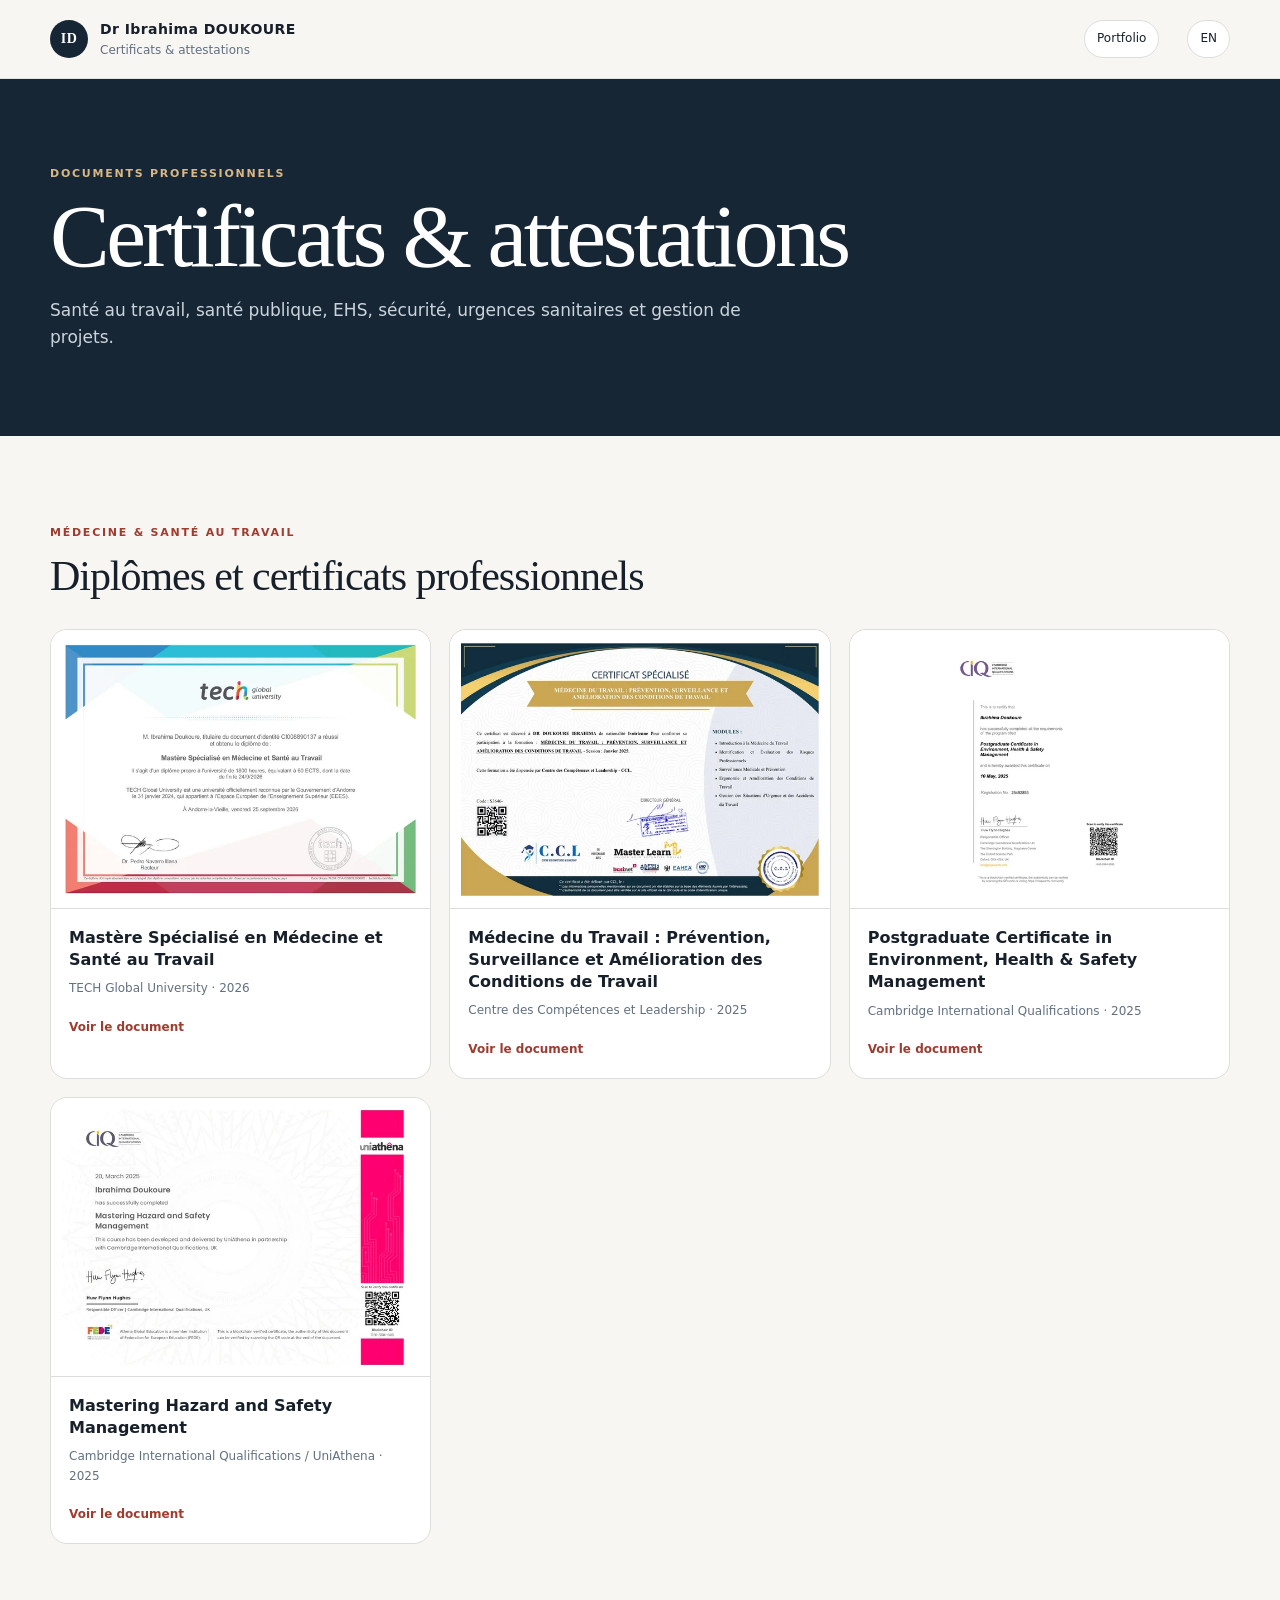
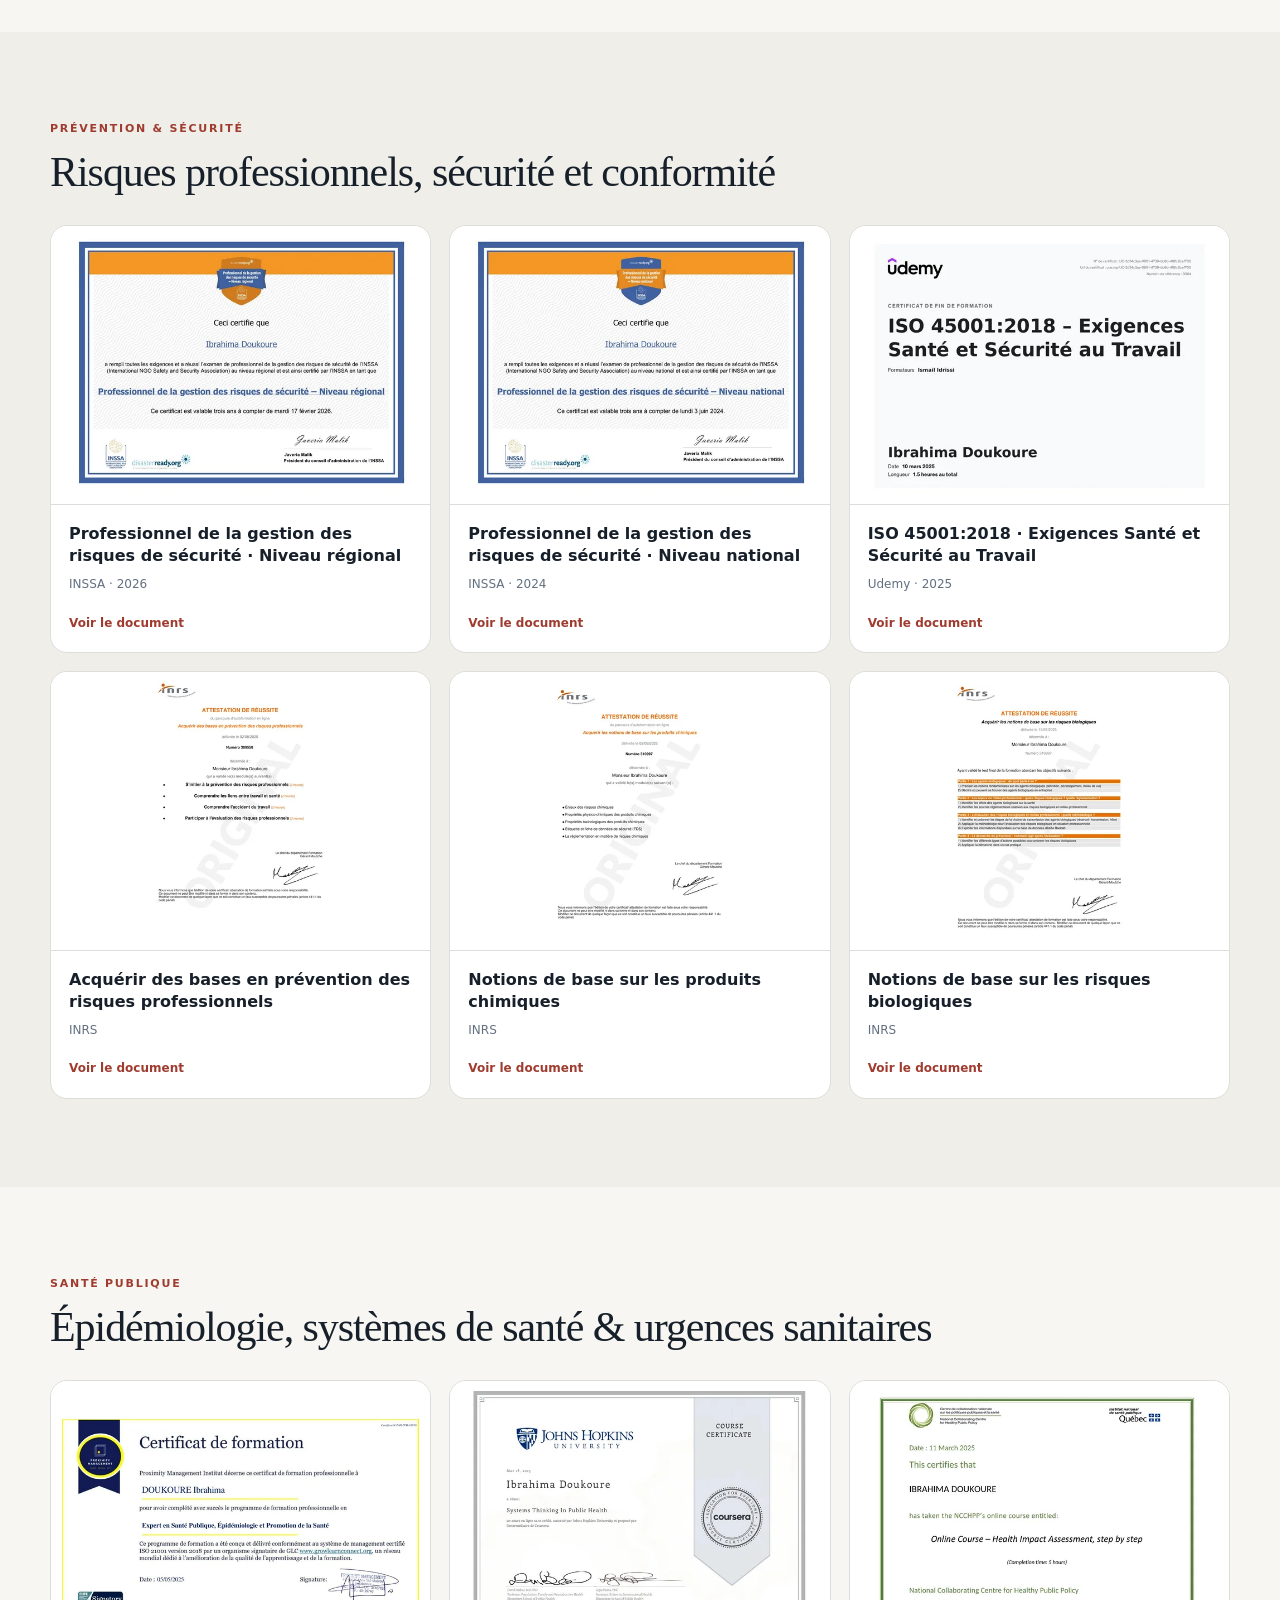
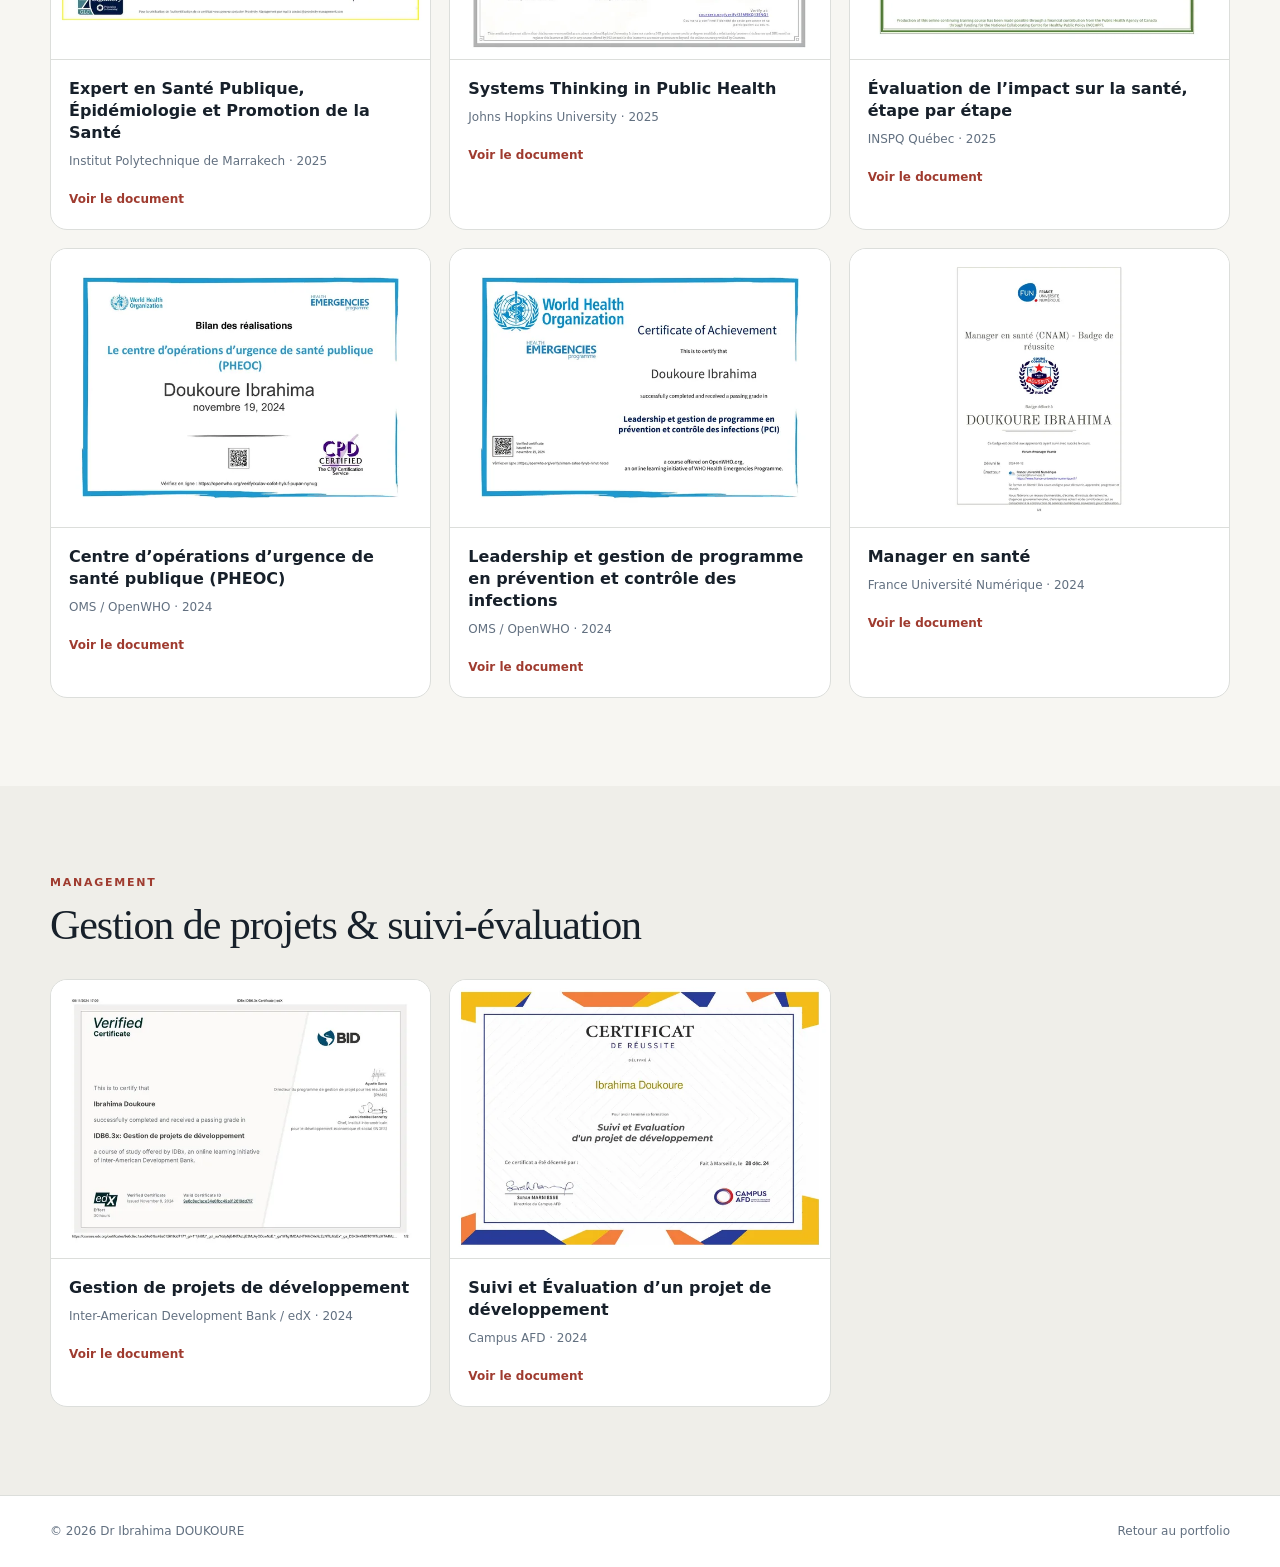
==== commit b93172b5: "mise à jour sept" ====
--- a/certifications.html
+++ b/certifications.html
@@ -1,137 +1,79 @@
 <!doctype html>
-<html lang="fr" data-theme="light">
+<html lang="fr">
 <head>
 <meta charset="utf-8">
 <meta name="viewport" content="width=device-width,initial-scale=1,viewport-fit=cover">
-<title>Certifications détaillées | Dr Ibrahima DOUKOURE</title>
-<meta name="description" content="Formations professionnelles et certifications documentées du Dr Ibrahima DOUKOURE, classées par niveau et domaine.">
+<title>Certificats | Dr Ibrahima DOUKOURE</title>
+<meta name="description" content="Certificats et attestations professionnelles du Dr Ibrahima DOUKOURE en santé au travail, santé publique, EHS, sécurité et gestion de projets.">
+<meta name="robots" content="index,follow,max-image-preview:large">
 <link rel="canonical" href="https://www.ibrahimadoukoure.com/certifications.html">
-<meta name="robots" content="index,follow">
 <link rel="icon" href="favicon.svg" type="image/svg+xml">
 <link rel="stylesheet" href="assets/css/site.css">
 </head>
 <body>
-<a class="skip" href="#main" data-fr="Aller au contenu" data-en="Skip to content">Aller au contenu</a>
-<header class="site-header"><div class="header-inner">
-<a class="brand" href="index.html"><span class="brand-mark">ID</span><span><strong>Dr Ibrahima DOUKOURE</strong><small data-fr="Dossier de formations & certifications" data-en="Training & credentials record">Dossier de formations & certifications</small></span></a>
-<button class="menu-btn" data-menu-toggle aria-controls="nav" aria-expanded="false">Menu</button>
-<nav class="nav" id="nav"><a href="index.html" data-fr="Portfolio" data-en="Portfolio">Portfolio</a><a href="#structurantes" data-fr="Structurantes" data-en="Core">Structurantes</a><a href="#sst">SST/HSE</a><a href="#sante-publique" data-fr="Santé publique" data-en="Public health">Santé publique</a><a href="#projets" data-fr="Projets" data-en="Projects">Projets</a></nav>
-<div class="header-tools"><button class="icon-btn" data-lang-toggle>EN</button><button class="icon-btn" data-theme-toggle>◐</button></div>
-</div></header>
+<header class="site-header">
+  <div class="wrap header-inner">
+    <a class="brand" href="index.html"><span class="brand-monogram">ID</span><span><strong>Dr Ibrahima DOUKOURE</strong><small data-fr="Certificats & attestations" data-en="Certificates & credentials">Certificats & attestations</small></span></a>
+    <a class="back-link" href="index.html" data-fr="Portfolio" data-en="Portfolio">Portfolio</a>
+    <button class="lang-btn" type="button" data-lang-toggle>EN</button>
+  </div>
+</header>
+<main>
+<section class="archive-hero">
+  <div class="wrap"><p class="eyebrow" data-fr="Documents professionnels" data-en="Professional documents">Documents professionnels</p><h1 data-fr="Certificats & attestations" data-en="Certificates & credentials">Certificats & attestations</h1><p data-fr="Santé au travail, santé publique, EHS, sécurité, urgences sanitaires et gestion de projets." data-en="Occupational health, public health, EHS, security, health emergencies and project management.">Santé au travail, santé publique, EHS, sécurité, urgences sanitaires et gestion de projets.</p></div>
+</section>
 
-<main id="main">
-<section class="page-hero"><div class="wrap">
-<p class="eyebrow" data-fr="Lecture détaillée" data-en="Detailed view">Lecture détaillée</p>
-<h1 data-fr="Formations professionnelles & certifications" data-en="Professional training & credentials">Formations professionnelles & certifications</h1>
-<p class="lead" data-fr="Cette page distingue les formations structurantes, certifications professionnelles, attestations de réussite, cours vérifiés et formations courtes. Les documents redondants d’un même programme ne sont pas comptés comme des compétences distinctes." data-en="This page distinguishes structured training, professional certifications, completion certificates, verified courses and short training. Duplicate documents from the same program are not treated as separate capabilities.">Cette page distingue les formations structurantes, certifications professionnelles, attestations de réussite, cours vérifiés et formations courtes. Les documents redondants d’un même programme ne sont pas comptés comme des compétences distinctes.</p>
-<div class="cred-nav"><a href="#structurantes" data-fr="Structurantes" data-en="Core">Structurantes</a><a href="#sst">SST / HSE</a><a href="#sante-publique" data-fr="Santé publique" data-en="Public health">Santé publique</a><a href="#urgences" data-fr="Urgences & PCI" data-en="Emergencies & IPC">Urgences & PCI</a><a href="#projets" data-fr="Projet & management" data-en="Projects & management">Projet & management</a><a href="#complementaires" data-fr="Complémentaires" data-en="Additional">Complémentaires</a></div>
-</div></section>
+<section class="section">
+  <div class="wrap cert-category">
+    <div class="cert-category-head"><p class="section-label" data-fr="Médecine & santé au travail" data-en="Medicine & occupational health">Médecine & santé au travail</p><h2 data-fr="Diplômes et certificats professionnels" data-en="Degrees and professional certificates">Diplômes et certificats professionnels</h2></div>
+    <div class="cert-grid">
+      <a class="cert-card" href="assets/certificates/mastere-sante-travail.pdf" target="_blank" rel="noopener"><img src="assets/certificates/thumbs/mastere-sante-travail.webp" alt="Mastère Spécialisé en Médecine et Santé au Travail"><div><h3 data-fr="Mastère Spécialisé en Médecine et Santé au Travail" data-en="Specialized Master in Occupational Medicine and Health">Mastère Spécialisé en Médecine et Santé au Travail</h3><p>TECH Global University · 2026</p><span data-fr="Voir le document" data-en="View document">Voir le document</span></div></a>
+      <a class="cert-card" href="assets/certificates/medecine-travail-ccl.pdf" target="_blank" rel="noopener"><img src="assets/certificates/thumbs/medecine-travail-ccl.webp" alt="Médecine du Travail CCL"><div><h3 data-fr="Médecine du Travail : Prévention, Surveillance et Amélioration des Conditions de Travail" data-en="Occupational Medicine: Prevention, Surveillance and Improvement of Working Conditions">Médecine du Travail : Prévention, Surveillance et Amélioration des Conditions de Travail</h3><p>Centre des Compétences et Leadership · 2025</p><span data-fr="Voir le document" data-en="View document">Voir le document</span></div></a>
+      <a class="cert-card" href="assets/certificates/ehs-cambridge.pdf" target="_blank" rel="noopener"><img src="assets/certificates/thumbs/ehs-cambridge.webp" alt="Postgraduate Certificate EHS"><div><h3>Postgraduate Certificate in Environment, Health & Safety Management</h3><p>Cambridge International Qualifications · 2025</p><span data-fr="Voir le document" data-en="View document">Voir le document</span></div></a>
+      <a class="cert-card" href="assets/certificates/cambridge-hazard-safety.pdf" target="_blank" rel="noopener"><img src="assets/certificates/thumbs/cambridge-hazard-safety.webp" alt="Mastering Hazard and Safety Management"><div><h3>Mastering Hazard and Safety Management</h3><p>Cambridge International Qualifications / UniAthena · 2025</p><span data-fr="Voir le document" data-en="View document">Voir le document</span></div></a>
+    </div>
+  </div>
+</section>
 
-<section class="cred-section" id="structurantes"><div class="wrap">
-<h2 data-fr="Formations professionnelles structurantes" data-en="Structured professional training">Formations professionnelles structurantes</h2>
-<p class="section-desc" data-fr="Affichées individuellement car elles apportent une profondeur ou une différenciation directe au positionnement professionnel." data-en="Shown individually because they directly add depth or differentiation to the professional positioning.">Affichées individuellement car elles apportent une profondeur ou une différenciation directe au positionnement professionnel.</p>
-<div class="cred-list">
-<div class="cred-row"><strong data-fr="Médecine du Travail : Prévention, Surveillance et Amélioration des Conditions de Travail" data-en="Occupational Medicine: Prevention, Surveillance and Improvement of Working Conditions">Médecine du Travail : Prévention, Surveillance et Amélioration des Conditions de Travail</strong><span>Centre de Compétences et Leadership (CCL)</span><span>2025</span><span class="level" data-fr="Certificat spécialisé" data-en="Specialized certificate">Certificat spécialisé</span></div>
-<div class="cred-row"><strong data-fr="Expert en Santé Publique, Épidémiologie et Promotion de la Santé" data-en="Public Health, Epidemiology and Health Promotion Expert">Expert en Santé Publique, Épidémiologie et Promotion de la Santé</strong><span>Smart Academy / Institut privé polytechnique de Marrakech (IPM)</span><span>2025</span><span class="level" data-fr="Certification professionnelle" data-en="Professional certificate">Certification professionnelle</span></div>
-<div class="cred-row"><strong>Postgraduate Certificate in Environment, Health & Safety Management</strong><span>Cambridge International Qualifications Ltd, UK</span><span>2025</span><span class="level">Postgraduate Certificate</span></div>
-<div class="cred-row"><strong>Diploma in Environment Health and Safety Management</strong><span>UniAthena / Athena Global Education</span><span>2025</span><span class="level" data-fr="Diplôme professionnel" data-en="Professional diploma">Diplôme professionnel</span></div>
-<div class="cred-row"><strong data-fr="Professionnel de la gestion des risques de sécurité — Niveau régional" data-en="Security Risk Management Professional — Regional Level">Professionnel de la gestion des risques de sécurité — Niveau régional</strong><span>INSSA</span><span>2026</span><span class="level" data-fr="Certification à examen" data-en="Exam-based certification">Certification à examen</span></div>
-<div class="cred-row"><strong data-fr="Professionnel de la gestion des risques de sécurité — Niveau national" data-en="Security Risk Management Professional — National Level">Professionnel de la gestion des risques de sécurité — Niveau national</strong><span>INSSA</span><span>2024</span><span class="level" data-fr="Certification à examen" data-en="Exam-based certification">Certification à examen</span></div>
-</div>
-<div class="note-box" data-fr="Le certificat Master Learn relatif à la médecine du travail documente le même programme CCL et n’est donc pas présenté comme une formation supplémentaire. Les deux documents « Expert en Santé Publique… » sont traités comme pièces de preuve du même axe professionnel plutôt que comme deux compétences distinctes." data-en="The Master Learn occupational-medicine certificate documents the same CCL program and is therefore not presented as additional training. The two “Public Health Expert…” documents are treated as evidence supporting the same professional track rather than as two separate capabilities.">Le certificat Master Learn relatif à la médecine du travail documente le même programme CCL et n’est donc pas présenté comme une formation supplémentaire. Les deux documents « Expert en Santé Publique… » sont traités comme pièces de preuve du même axe professionnel plutôt que comme deux compétences distinctes.</div>
-</div></section>
+<section class="section section-soft">
+  <div class="wrap cert-category">
+    <div class="cert-category-head"><p class="section-label" data-fr="Prévention & sécurité" data-en="Prevention & safety">Prévention & sécurité</p><h2 data-fr="Risques professionnels, sécurité et conformité" data-en="Occupational risks, safety and compliance">Risques professionnels, sécurité et conformité</h2></div>
+    <div class="cert-grid">
+      <a class="cert-card" href="assets/certificates/inssa-regional.pdf" target="_blank" rel="noopener"><img src="assets/certificates/thumbs/inssa-regional.webp" alt="INSSA niveau régional"><div><h3 data-fr="Professionnel de la gestion des risques de sécurité · Niveau régional" data-en="Security Risk Management Professional · Regional Level">Professionnel de la gestion des risques de sécurité · Niveau régional</h3><p>INSSA · 2026</p><span data-fr="Voir le document" data-en="View document">Voir le document</span></div></a>
+      <a class="cert-card" href="assets/certificates/inssa-national.pdf" target="_blank" rel="noopener"><img src="assets/certificates/thumbs/inssa-national.webp" alt="INSSA niveau national"><div><h3 data-fr="Professionnel de la gestion des risques de sécurité · Niveau national" data-en="Security Risk Management Professional · National Level">Professionnel de la gestion des risques de sécurité · Niveau national</h3><p>INSSA · 2024</p><span data-fr="Voir le document" data-en="View document">Voir le document</span></div></a>
+      <a class="cert-card" href="assets/certificates/iso-45001.pdf" target="_blank" rel="noopener"><img src="assets/certificates/thumbs/iso-45001.webp" alt="ISO 45001 2018"><div><h3>ISO 45001:2018 · Exigences Santé et Sécurité au Travail</h3><p>Udemy · 2025</p><span data-fr="Voir le document" data-en="View document">Voir le document</span></div></a>
+      <a class="cert-card" href="assets/certificates/inrs-prevention.pdf" target="_blank" rel="noopener"><img src="assets/certificates/thumbs/inrs-prevention.webp" alt="INRS Prévention des risques professionnels"><div><h3 data-fr="Acquérir des bases en prévention des risques professionnels" data-en="Foundations of occupational risk prevention">Acquérir des bases en prévention des risques professionnels</h3><p>INRS</p><span data-fr="Voir le document" data-en="View document">Voir le document</span></div></a>
+      <a class="cert-card" href="assets/certificates/inrs-chimique.pdf" target="_blank" rel="noopener"><img src="assets/certificates/thumbs/inrs-chimique.webp" alt="INRS risques chimiques"><div><h3 data-fr="Notions de base sur les produits chimiques" data-en="Fundamentals of chemical hazards">Notions de base sur les produits chimiques</h3><p>INRS</p><span data-fr="Voir le document" data-en="View document">Voir le document</span></div></a>
+      <a class="cert-card" href="assets/certificates/inrs-biologique.pdf" target="_blank" rel="noopener"><img src="assets/certificates/thumbs/inrs-biologique.webp" alt="INRS risques biologiques"><div><h3 data-fr="Notions de base sur les risques biologiques" data-en="Fundamentals of biological hazards">Notions de base sur les risques biologiques</h3><p>INRS</p><span data-fr="Voir le document" data-en="View document">Voir le document</span></div></a>
+    </div>
+  </div>
+</section>
 
-<section class="cred-section" id="sst"><div class="wrap">
-<h2 data-fr="Santé au travail, SST, HSE & sécurité" data-en="Occupational health, OHS, HSE & safety">Santé au travail, SST, HSE & sécurité</h2>
-<p class="section-desc" data-fr="Les modules courts sont regroupés sous leurs familles de compétence et ne sont pas présentés au même niveau que les formations structurantes." data-en="Short modules are grouped under capability families and are not presented at the same level as structured programs.">Les modules courts sont regroupés sous leurs familles de compétence et ne sont pas présentés au même niveau que les formations structurantes.</p>
-<div class="cred-list">
-<div class="cred-row"><strong data-fr="Santé au travail dans le secteur de l’industrie manufacturière : prévention des TMS et surveillance médicale" data-en="Occupational health in manufacturing: MSD prevention and medical surveillance">Santé au travail dans le secteur de l’industrie manufacturière : prévention des TMS et surveillance médicale</strong><span>CNPS Côte d’Ivoire</span><span>2026</span><span class="level" data-fr="Attestation de participation" data-en="Attendance certificate">Attestation de participation</span></div>
-<div class="cred-row"><strong data-fr="Acquérir des bases en prévention des risques professionnels" data-en="Fundamentals of occupational risk prevention">Acquérir des bases en prévention des risques professionnels</strong><span>INRS</span><span>2025</span><span class="level" data-fr="Attestation de réussite" data-en="Completion certificate">Attestation de réussite</span></div>
-<div class="cred-row"><strong data-fr="Notions de base sur les produits chimiques" data-en="Fundamentals of chemical hazards">Notions de base sur les produits chimiques</strong><span>INRS</span><span>2025</span><span class="level" data-fr="Attestation de réussite" data-en="Completion certificate">Attestation de réussite</span></div>
-<div class="cred-row"><strong data-fr="Notions de base sur les risques biologiques" data-en="Fundamentals of biological risks">Notions de base sur les risques biologiques</strong><span>INRS</span><span>2025</span><span class="level" data-fr="Attestation de réussite" data-en="Completion certificate">Attestation de réussite</span></div>
-<div class="cred-row"><strong>Mastering Hazard and Safety Management</strong><span>Cambridge International Qualifications / UniAthena</span><span>2025</span><span class="level" data-fr="Certificat de formation" data-en="Training certificate">Certificat de formation</span></div>
-<div class="cred-row"><strong>Essentials of Safety and Hazard Management</strong><span>Cambridge International Qualifications / UniAthena</span><span>2025</span><span class="level" data-fr="Certificat de formation" data-en="Training certificate">Certificat de formation</span></div>
-<div class="cred-row"><strong>Basics of Safety Management</strong><span>Cambridge International Qualifications / UniAthena</span><span>2025</span><span class="level" data-fr="Certificat de formation" data-en="Training certificate">Certificat de formation</span></div>
-<div class="cred-row"><strong>Basics of Fire Safety</strong><span>Cambridge International Qualifications / UniAthena</span><span>2025</span><span class="level" data-fr="Certificat de formation" data-en="Training certificate">Certificat de formation</span></div>
-<div class="cred-row"><strong>Basics of Emergency Procedures</strong><span>Cambridge International Qualifications / UniAthena</span><span>2025</span><span class="level" data-fr="Certificat de formation" data-en="Training certificate">Certificat de formation</span></div>
-<div class="cred-row"><strong>ISO 45001:2018 — Exigences Santé et Sécurité au Travail</strong><span>Udemy</span><span>2025</span><span class="level" data-fr="Formation courte" data-en="Short course">Formation courte</span></div>
-<div class="cred-row"><strong>Basic Certificate in Health Safety & Environment — HSE Level 2</strong><span>Udemy</span><span>2025</span><span class="level" data-fr="Formation courte" data-en="Short course">Formation courte</span></div>
-<div class="cred-row"><strong data-fr="Fondamentaux de la gestion des risques de sécurité" data-en="Fundamentals of security risk management">Fondamentaux de la gestion des risques de sécurité</strong><span>DisasterReady / Cornerstone</span><span>2024</span><span class="level" data-fr="Certificat d’achèvement" data-en="Completion certificate">Certificat d’achèvement</span></div>
-<div class="cred-row"><strong data-fr="Entreprises et Travail Décent : Déclaration sur les EMN" data-en="Enterprises and Decent Work: MNE Declaration">Entreprises et Travail Décent : Déclaration sur les EMN</strong><span>CIF-OIT</span><span>2025</span><span class="level" data-fr="Certificat de participation" data-en="Participation certificate">Certificat de participation</span></div>
-</div>
-</div></section>
+<section class="section">
+  <div class="wrap cert-category">
+    <div class="cert-category-head"><p class="section-label" data-fr="Santé publique" data-en="Public health">Santé publique</p><h2 data-fr="Épidémiologie, systèmes de santé & urgences sanitaires" data-en="Epidemiology, health systems & health emergencies">Épidémiologie, systèmes de santé & urgences sanitaires</h2></div>
+    <div class="cert-grid">
+      <a class="cert-card" href="assets/certificates/sante-publique-ipm.pdf" target="_blank" rel="noopener"><img src="assets/certificates/thumbs/sante-publique-ipm.webp" alt="Expert en Santé Publique"><div><h3 data-fr="Expert en Santé Publique, Épidémiologie et Promotion de la Santé" data-en="Public Health, Epidemiology and Health Promotion">Expert en Santé Publique, Épidémiologie et Promotion de la Santé</h3><p>Institut Polytechnique de Marrakech · 2025</p><span data-fr="Voir le document" data-en="View document">Voir le document</span></div></a>
+      <a class="cert-card" href="assets/certificates/johns-hopkins-systems.pdf" target="_blank" rel="noopener"><img src="assets/certificates/thumbs/johns-hopkins-systems.webp" alt="Systems Thinking in Public Health"><div><h3>Systems Thinking in Public Health</h3><p>Johns Hopkins University · 2025</p><span data-fr="Voir le document" data-en="View document">Voir le document</span></div></a>
+      <a class="cert-card" href="assets/certificates/inspq-impact-sante.pdf" target="_blank" rel="noopener"><img src="assets/certificates/thumbs/inspq-impact-sante.webp" alt="Évaluation de l'impact sur la santé"><div><h3 data-fr="Évaluation de l’impact sur la santé, étape par étape" data-en="Health Impact Assessment, step by step">Évaluation de l’impact sur la santé, étape par étape</h3><p>INSPQ Québec · 2025</p><span data-fr="Voir le document" data-en="View document">Voir le document</span></div></a>
+      <a class="cert-card" href="assets/certificates/who-pheoc.pdf" target="_blank" rel="noopener"><img src="assets/certificates/thumbs/who-pheoc.webp" alt="PHEOC OMS"><div><h3 data-fr="Centre d’opérations d’urgence de santé publique (PHEOC)" data-en="Public Health Emergency Operations Centre (PHEOC)">Centre d’opérations d’urgence de santé publique (PHEOC)</h3><p>OMS / OpenWHO · 2024</p><span data-fr="Voir le document" data-en="View document">Voir le document</span></div></a>
+      <a class="cert-card" href="assets/certificates/who-pci.pdf" target="_blank" rel="noopener"><img src="assets/certificates/thumbs/who-pci.webp" alt="Leadership PCI OMS"><div><h3 data-fr="Leadership et gestion de programme en prévention et contrôle des infections" data-en="Leadership and programme management in infection prevention and control">Leadership et gestion de programme en prévention et contrôle des infections</h3><p>OMS / OpenWHO · 2024</p><span data-fr="Voir le document" data-en="View document">Voir le document</span></div></a>
+      <a class="cert-card" href="assets/certificates/manager-sante-fun.pdf" target="_blank" rel="noopener"><img src="assets/certificates/thumbs/manager-sante-fun.webp" alt="Manager en santé FUN"><div><h3 data-fr="Manager en santé" data-en="Health Management">Manager en santé</h3><p>France Université Numérique · 2024</p><span data-fr="Voir le document" data-en="View document">Voir le document</span></div></a>
+    </div>
+  </div>
+</section>
 
-<section class="cred-section" id="sante-publique"><div class="wrap">
-<h2 data-fr="Santé publique, épidémiologie & systèmes de santé" data-en="Public health, epidemiology & health systems">Santé publique, épidémiologie & systèmes de santé</h2>
-<div class="cred-list">
-<div class="cred-row"><strong>Epidemiology: The Basic Science of Public Health</strong><span>University of North Carolina at Chapel Hill / Coursera</span><span>2025</span><span class="level">Course certificate</span></div>
-<div class="cred-row"><strong>Summary Statistics in Public Health</strong><span>Johns Hopkins University / Coursera</span><span>2025</span><span class="level">Course certificate</span></div>
-<div class="cred-row"><strong>Systems Thinking in Public Health</strong><span>Johns Hopkins University / Coursera</span><span>2025</span><span class="level">Course certificate</span></div>
-<div class="cred-row"><strong>Global Public Health</strong><span>SDG Academy / edX</span><span>2025</span><span class="level">Verified certificate</span></div>
-<div class="cred-row"><strong data-fr="Évaluation de l’impact sur la santé, étape par étape" data-en="Health Impact Assessment, step by step">Évaluation de l’impact sur la santé, étape par étape</strong><span>CCNPPS / INSPQ Québec</span><span>2025</span><span class="level" data-fr="Formation continue" data-en="Continuing education">Formation continue</span></div>
-<div class="cred-row"><strong data-fr="Introduction à l’éthique en santé publique" data-en="Introduction to Public Health Ethics">Introduction à l’éthique en santé publique</strong><span>CCNPPS / INSPQ Québec</span><span>2025</span><span class="level" data-fr="Formation continue" data-en="Continuing education">Formation continue</span></div>
-<div class="cred-row"><strong data-fr="Gouvernance et santé" data-en="Governance and Health">Gouvernance et santé</strong><span>Global Health eLearning Center / USAID</span><span>2025</span><span class="level" data-fr="Certificat de fin de cours" data-en="Course completion certificate">Certificat de fin de cours</span></div>
-<div class="cred-row"><strong data-fr="Manager en santé" data-en="Health Manager">Manager en santé</strong><span>France Université Numérique / CNAM</span><span>2024</span><span class="level" data-fr="Badge de réussite" data-en="Achievement badge">Badge de réussite</span></div>
-<div class="cred-row"><strong data-fr="Concevoir un indice de pauvreté multidimensionnelle" data-en="Designing a Multidimensional Poverty Index">Concevoir un indice de pauvreté multidimensionnelle</strong><span>OPHI, University of Oxford / PNUD</span><span>2023</span><span class="level" data-fr="Certificat d’accomplissement" data-en="Completion certificate">Certificat d’accomplissement</span></div>
-<div class="cred-row"><strong data-fr="Préparation et réponse aux menaces de santé publique le long du continuum de mobilité (GSFM)" data-en="Preparedness and response to public-health threats along the mobility continuum (GSFM)">Préparation et réponse aux menaces de santé publique le long du continuum de mobilité (GSFM)</strong><span>OIM / UN Migration</span><span>2024</span><span class="level" data-fr="Certificat d’achèvement" data-en="Completion certificate">Certificat d’achèvement</span></div>
-</div>
-</div></section>
-
-<section class="cred-section" id="urgences"><div class="wrap">
-<h2 data-fr="Urgences sanitaires, PCI & action humanitaire" data-en="Health emergencies, IPC & humanitarian action">Urgences sanitaires, PCI & action humanitaire</h2>
-<div class="cred-list">
-<div class="cred-row"><strong data-fr="Centre d’opérations d’urgence de santé publique (PHEOC)" data-en="Public Health Emergency Operations Centre (PHEOC)">Centre d’opérations d’urgence de santé publique (PHEOC)</strong><span>OMS / OpenWHO</span><span>2024</span><span class="level" data-fr="Bilan de réalisation" data-en="Achievement record">Bilan de réalisation</span></div>
-<div class="cred-row"><strong data-fr="Leadership et gestion de programme en prévention et contrôle des infections (PCI)" data-en="Leadership and program management in infection prevention and control">Leadership et gestion de programme en prévention et contrôle des infections (PCI)</strong><span>OMS / OpenWHO</span><span>2024</span><span class="level">Certificate of Achievement</span></div>
-<div class="cred-row"><strong data-fr="Gestion d’infodémie : travailler efficacement sur le terrain" data-en="Infodemic management: working effectively in the field">Gestion d’infodémie : travailler efficacement sur le terrain</strong><span>OMS / OpenWHO</span><span>2024</span><span class="level" data-fr="Certificat de réussite" data-en="Achievement certificate">Certificat de réussite</span></div>
-<div class="cred-row"><strong data-fr="Élimination du paludisme" data-en="Malaria elimination">Élimination du paludisme</strong><span>OMS / OpenWHO</span><span>2024</span><span class="level" data-fr="Certificat de participation" data-en="Participation certificate">Certificat de participation</span></div>
-<div class="cred-row"><strong data-fr="Méningite : Introduction" data-en="Meningitis: Introduction">Méningite : Introduction</strong><span>OMS / OpenWHO</span><span>2024</span><span class="level" data-fr="Confirmation de participation" data-en="Participation record">Confirmation de participation</span></div>
-<div class="cred-row"><strong data-fr="Prise en charge clinique des survivantes de viol et de violence exercée par un partenaire intime" data-en="Clinical care for survivors of rape and intimate partner violence">Prise en charge clinique des survivantes de viol et de violence exercée par un partenaire intime</strong><span>OMS via DisasterReady</span><span>2023</span><span class="level" data-fr="Formation courte" data-en="Short course">Formation courte</span></div>
-<div class="cred-row"><strong data-fr="Formation de base sur la nutrition en situation d’urgence" data-en="Basic training on Nutrition in Emergencies">Formation de base sur la nutrition en situation d’urgence</strong><span>UNICEF / Agora</span><span>2024</span><span class="level" data-fr="Certificat d’achèvement" data-en="Completion certificate">Certificat d’achèvement</span></div>
-<div class="cred-row"><strong data-fr="Santé Mentale et Soutien Psychosocial (SMSPS) dans la coordination du Cluster Education" data-en="Mental Health and Psychosocial Support in Education Cluster coordination">Santé Mentale et Soutien Psychosocial (SMSPS) dans la coordination du Cluster Education</strong><span>Global Education Cluster / UNICEF Agora</span><span>2024</span><span class="level" data-fr="Attestation de formation" data-en="Training certificate">Attestation de formation</span></div>
-<div class="cred-row"><strong data-fr="Principes des Premiers Secours Psychologiques" data-en="Principles of Psychological First Aid">Principes des Premiers Secours Psychologiques</strong><span>International Medical Corps / DisasterReady</span><span>2024</span><span class="level" data-fr="Formation courte" data-en="Short course">Formation courte</span></div>
-<div class="cred-row"><strong data-fr="Fondements de l’action humanitaire" data-en="Foundations of Humanitarian Action">Fondements de l’action humanitaire</strong><span>DisasterReady / Cornerstone</span><span>2024</span><span class="level" data-fr="Certification d’achèvement" data-en="Completion certificate">Certification d’achèvement</span></div>
-<div class="cred-row"><strong data-fr="Comprendre la résilience" data-en="Understanding Resilience">Comprendre la résilience</strong><span>Convention on Biological Diversity / partners / PNUD</span><span>2023</span><span class="level" data-fr="Certificat d’accomplissement" data-en="Completion certificate">Certificat d’accomplissement</span></div>
-</div>
-</div></section>
-
-<section class="cred-section" id="projets"><div class="wrap">
-<h2 data-fr="Gestion de projet, suivi-évaluation & management" data-en="Project management, M&E & management">Gestion de projet, suivi-évaluation & management</h2>
-<div class="cred-list">
-<div class="cred-row"><strong data-fr="Gestion de projets de développement" data-en="Development Project Management">Gestion de projets de développement</strong><span>Inter-American Development Bank / edX</span><span>2024 · 30 h</span><span class="level">Verified certificate</span></div>
-<div class="cred-row"><strong data-fr="Instruction de projet de développement : étude de faisabilité et évaluation environnementale et sociale" data-en="Development project appraisal: feasibility and environmental/social assessment">Instruction de projet de développement : étude de faisabilité et évaluation environnementale et sociale</strong><span>Campus AFD</span><span>2024</span><span class="level" data-fr="Attestation de réussite" data-en="Achievement certificate">Attestation de réussite</span></div>
-<div class="cred-row"><strong data-fr="Suivi et Évaluation d’un projet de développement" data-en="Monitoring and Evaluation of a Development Project">Suivi et Évaluation d’un projet de développement</strong><span>Campus AFD</span><span>2024</span><span class="level" data-fr="Certificat de réussite" data-en="Achievement certificate">Certificat de réussite</span></div>
-<div class="cred-row"><strong data-fr="Gestion Axée sur les Résultats — Advanced" data-en="Results-Based Management — Advanced">Gestion Axée sur les Résultats — Advanced</strong><span>UN Women Training Centre</span><span>2024</span><span class="level" data-fr="Attestation de formation" data-en="Training certificate">Attestation de formation</span></div>
-<div class="cred-row"><strong data-fr="Introduction à la Gestion Axée sur les Résultats" data-en="Introduction to Results-Based Management">Introduction à la Gestion Axée sur les Résultats</strong><span>UN Women Training Centre</span><span>2024</span><span class="level" data-fr="Attestation de formation" data-en="Training certificate">Attestation de formation</span></div>
-<div class="cred-row"><strong data-fr="Bases du MEAL" data-en="MEAL Fundamentals">Bases du MEAL</strong><span>DisasterReady / Cornerstone</span><span>2024</span><span class="level" data-fr="Certificat de formation" data-en="Training certificate">Certificat de formation</span></div>
-<div class="cred-row"><strong data-fr="Création d’un plan de suivi, d’évaluation et d’apprentissage" data-en="Creating a monitoring, evaluation and learning plan">Création d’un plan de suivi, d’évaluation et d’apprentissage</strong><span>American Red Cross / DisasterReady</span><span>2023</span><span class="level" data-fr="Formation courte" data-en="Short course">Formation courte</span></div>
-<div class="cred-row"><strong>Project Management 101: PMP certification training</strong><span>Simplilearn SkillUp</span><span>2024</span><span class="level" data-fr="Certificat de fin de formation" data-en="Completion certificate">Certificat de fin de formation</span></div>
-<div class="cred-row"><strong data-fr="Les fondements de la gestion de projet" data-en="Project Management Foundations">Les fondements de la gestion de projet</strong><span>LinkedIn Learning</span><span>2024</span><span class="level" data-fr="Certificat d’accomplissement" data-en="Completion certificate">Certificat d’accomplissement</span></div>
-<div class="cred-row"><strong data-fr="Fondamentaux de la gestion de projet" data-en="Project Management Fundamentals">Fondamentaux de la gestion de projet</strong><span>DisasterReady / Cornerstone</span><span>2023</span><span class="level" data-fr="Certificat de formation" data-en="Training certificate">Certificat de formation</span></div>
-<div class="cred-row"><strong data-fr="Gestion de projet : devenir un chef de projet" data-en="Project Management: becoming a project manager">Gestion de projet : devenir un chef de projet</strong><span>Udemy</span><span>2023 · 2 h</span><span class="level" data-fr="Formation courte" data-en="Short course">Formation courte</span></div>
-</div>
-</div></section>
-
-<section class="cred-section" id="complementaires"><div class="wrap">
-<h2 data-fr="Autres formations complémentaires documentées" data-en="Other documented complementary training">Autres formations complémentaires documentées</h2>
-<p class="section-desc" data-fr="Conservées dans le dossier détaillé mais volontairement absentes de la page principale, car elles sont secondaires pour le positionnement actuel." data-en="Kept in the detailed record but intentionally omitted from the main page because they are secondary to the current positioning.">Conservées dans le dossier détaillé mais volontairement absentes de la page principale, car elles sont secondaires pour le positionnement actuel.</p>
-<div class="cred-list">
-<div class="cred-row"><strong data-fr="Construisez un business plan" data-en="Build a Business Plan">Construisez un business plan</strong><span>OpenClassrooms</span><span>2024</span><span class="level" data-fr="Certificat de réussite" data-en="Achievement certificate">Certificat de réussite</span></div>
-<div class="cred-row"><strong data-fr="Approvisionnement et Logistique" data-en="Procurement and Logistics">Approvisionnement et Logistique</strong><span>DisasterReady / Cornerstone</span><span>2024</span><span class="level" data-fr="Programme certifiant" data-en="Certificate program">Programme certifiant</span></div>
-<div class="cred-row"><strong data-fr="Fondamentaux de la recherche de subventions" data-en="Grant Research Fundamentals">Fondamentaux de la recherche de subventions</strong><span>DisasterReady / Cornerstone</span><span>2023</span><span class="level" data-fr="Certificat d’achèvement" data-en="Completion certificate">Certificat d’achèvement</span></div>
-<div class="cred-row"><strong data-fr="Améliorer ses compétences de rédacteur technique" data-en="Improving Technical Writing Skills">Améliorer ses compétences de rédacteur technique</strong><span>Skillsoft / DisasterReady</span><span>2023</span><span class="level" data-fr="Micro-formation" data-en="Micro-course">Micro-formation</span></div>
-<div class="cred-row"><strong>Diploma in Health and Social Care</strong><span>Alison</span><span>2024</span><span class="level" data-fr="Formation en ligne" data-en="Online course">Formation en ligne</span></div>
-<div class="cred-row"><strong>Elderly Care and Caring for the Disabled</strong><span>Alison</span><span>2023</span><span class="level" data-fr="Formation en ligne" data-en="Online course">Formation en ligne</span></div>
-<div class="cred-row"><strong>Diploma in Body Language for Professional Success</strong><span>Alison</span><span>2024</span><span class="level" data-fr="Formation en ligne" data-en="Online course">Formation en ligne</span></div>
-<div class="cred-row"><strong data-fr="Coaching nutritionnel / diététique" data-en="Nutrition coaching / dietetics">Coaching nutritionnel / diététique</strong><span>Udemy</span><span>2024 · 82,5 h</span><span class="level" data-fr="Formation en ligne" data-en="Online course">Formation en ligne</span></div>
-<div class="cred-row"><strong data-fr="Massage classique relaxant professionnel" data-en="Professional classical relaxation massage">Massage classique relaxant professionnel</strong><span>Udemy</span><span>2023 · 3,5 h</span><span class="level" data-fr="Formation en ligne" data-en="Online course">Formation en ligne</span></div>
-<div class="cred-row"><strong data-fr="Ateliers médicaux : prévention médicale, anémie en Afrique, dysfonctions érectiles, sexualité et grossesse" data-en="Medical workshops: medical prevention, anemia in Africa, erectile dysfunction, sexuality and pregnancy">Ateliers médicaux : prévention médicale, anémie en Afrique, dysfonctions érectiles, sexualité et grossesse</strong><span>REMA</span><span>2023</span><span class="level" data-fr="Attestations d’atelier" data-en="Workshop certificates">Attestations d’atelier</span></div>
-</div>
-<div class="note-box" data-fr="Un certificat « Infection Control » Mindluster fourni dans le dossier comporte un nom différent de DOUKOURE ; il n’est pas utilisé dans le portfolio. Les versions partielles ou doublons de certificats INRS/Cambridge sont également dédupliquées." data-en="One Mindluster “Infection Control” certificate in the source set carries a name different from DOUKOURE; it is not used in the portfolio. Partial or duplicate INRS/Cambridge certificate versions are also deduplicated.">Un certificat « Infection Control » Mindluster fourni dans le dossier comporte un nom différent de DOUKOURE ; il n’est pas utilisé dans le portfolio. Les versions partielles ou doublons de certificats INRS/Cambridge sont également dédupliquées.</div>
-<p><a class="text-link" href="index.html" data-fr="← Retour au portfolio" data-en="← Back to portfolio">← Retour au portfolio</a></p>
-</div></section>
+<section class="section section-soft">
+  <div class="wrap cert-category">
+    <div class="cert-category-head"><p class="section-label" data-fr="Management" data-en="Management">Management</p><h2 data-fr="Gestion de projets & suivi-évaluation" data-en="Project management & monitoring and evaluation">Gestion de projets & suivi-évaluation</h2></div>
+    <div class="cert-grid">
+      <a class="cert-card" href="assets/certificates/idb-projets.pdf" target="_blank" rel="noopener"><img src="assets/certificates/thumbs/idb-projets.webp" alt="Gestion de projets de développement BID"><div><h3 data-fr="Gestion de projets de développement" data-en="Development Project Management">Gestion de projets de développement</h3><p>Inter-American Development Bank / edX · 2024</p><span data-fr="Voir le document" data-en="View document">Voir le document</span></div></a>
+      <a class="cert-card" href="assets/certificates/afd-suivi-evaluation.pdf" target="_blank" rel="noopener"><img src="assets/certificates/thumbs/afd-suivi-evaluation.webp" alt="Suivi et évaluation AFD"><div><h3 data-fr="Suivi et Évaluation d’un projet de développement" data-en="Monitoring and Evaluation of a Development Project">Suivi et Évaluation d’un projet de développement</h3><p>Campus AFD · 2024</p><span data-fr="Voir le document" data-en="View document">Voir le document</span></div></a>
+    </div>
+  </div>
+</section>
 </main>
-<footer><div class="wrap footer-row"><span>© <span data-year></span> Dr Ibrahima DOUKOURE</span><span data-fr="Dossier de preuves professionnelles" data-en="Professional evidence record">Dossier de preuves professionnelles</span></div></footer>
-<button class="backtop" aria-label="Retour en haut">↑</button>
+<footer><div class="wrap footer-row"><span>© <span data-year></span> Dr Ibrahima DOUKOURE</span><a href="index.html" data-fr="Retour au portfolio" data-en="Back to portfolio">Retour au portfolio</a></div></footer>
 <script src="assets/js/site.js" defer></script>
 </body>
-</html>+</html>
--- a/assets/css/site.css
+++ b/assets/css/site.css
@@ -1,150 +1,60 @@
-
 :root{
-  --ink:#0b2433;--ink2:#203845;--muted:#60727c;--line:#dbe3e7;--bg:#f5f7f8;--paper:#fff;
-  --accent:#14766f;--accent2:#c39245;--soft:#eaf3f2;--shadow:0 20px 60px rgba(11,36,51,.08);
-  --max:1180px;--radius:22px;
-}
-html[data-theme="dark"]{
-  --ink:#edf5f7;--ink2:#d5e0e4;--muted:#a9bbc2;--line:#2b424d;--bg:#0b1820;--paper:#102630;
-  --accent:#55b8ae;--accent2:#ddb875;--soft:#15363a;--shadow:0 20px 60px rgba(0,0,0,.26);
+  --ink:#17202a;
+  --muted:#627080;
+  --paper:#f7f6f2;
+  --white:#fff;
+  --line:#dcdedb;
+  --navy:#172635;
+  --navy2:#21384b;
+  --accent:#9f3b2f;
+  --accent2:#bfa06b;
+  --soft:#efeee9;
+  --max:1180px;
+  --radius:18px;
+  --shadow:0 18px 50px rgba(20,30,40,.08);
 }
 *{box-sizing:border-box}
 html{scroll-behavior:smooth}
-body{margin:0;font-family:Inter,ui-sans-serif,-apple-system,BlinkMacSystemFont,"Segoe UI",Roboto,Arial,sans-serif;background:var(--bg);color:var(--ink);line-height:1.65}
-a{color:inherit}
-img{max-width:100%;display:block}
+body{margin:0;background:var(--paper);color:var(--ink);font-family:Inter,ui-sans-serif,system-ui,-apple-system,BlinkMacSystemFont,"Segoe UI",sans-serif;line-height:1.6;-webkit-font-smoothing:antialiased}
+a{color:inherit;text-decoration:none}
+img{display:block;max-width:100%}
 button{font:inherit}
-.skip{position:absolute;left:-9999px;top:8px;background:var(--paper);padding:10px 14px;z-index:99}
+.wrap{width:min(var(--max),calc(100% - 40px));margin:auto}
+.skip{position:absolute;left:-9999px;top:8px;background:#fff;padding:10px 14px;z-index:999}
 .skip:focus{left:8px}
-.wrap{width:min(var(--max),calc(100% - 36px));margin:auto}
-.narrow{width:min(900px,calc(100% - 36px));margin:auto}
-.site-header{position:sticky;top:0;z-index:50;background:color-mix(in srgb,var(--bg) 86%,transparent);backdrop-filter:blur(16px);border-bottom:1px solid color-mix(in srgb,var(--line) 70%,transparent)}
-.header-inner{width:min(1240px,calc(100% - 24px));margin:auto;display:flex;align-items:center;min-height:72px;gap:20px}
-.brand{text-decoration:none;display:flex;align-items:center;gap:11px;margin-right:auto}
-.brand-mark{width:38px;height:38px;border-radius:12px;background:var(--ink);color:var(--paper);display:grid;place-items:center;font-weight:800;letter-spacing:.04em}
-.brand strong{display:block;font-size:.96rem}
-.brand small{display:block;color:var(--muted);font-size:.72rem}
-.nav{display:flex;align-items:center;gap:22px}
-.nav a{text-decoration:none;font-size:.88rem;color:var(--ink2);font-weight:650}
-.nav a:hover{color:var(--accent)}
-.header-tools{display:flex;gap:8px}
-.icon-btn,.menu-btn{border:1px solid var(--line);background:var(--paper);color:var(--ink);min-width:39px;height:39px;border-radius:11px;cursor:pointer}
-.menu-btn{display:none;padding:0 12px}
-.hero{padding:72px 0 86px}
-.hero-grid{display:grid;grid-template-columns:minmax(0,1.15fr) minmax(350px,.85fr);gap:64px;align-items:center}
-.eyebrow,.kicker{text-transform:uppercase;letter-spacing:.14em;font-weight:800;font-size:.72rem;color:var(--accent)}
-.hero h1{font-size:clamp(3rem,6vw,5.7rem);line-height:.93;letter-spacing:-.055em;margin:16px 0 22px;max-width:760px}
-.role{font-size:clamp(1.22rem,2vw,1.72rem);font-weight:720;line-height:1.35;color:var(--ink2);margin:0 0 22px}
-.lead{font-size:1.08rem;color:var(--muted);max-width:720px}
-.actions{display:flex;gap:12px;flex-wrap:wrap;margin-top:32px}
-.btn{display:inline-flex;align-items:center;justify-content:center;min-height:48px;padding:0 19px;border:1px solid var(--line);border-radius:13px;text-decoration:none;font-weight:760;background:var(--paper)}
-.btn.primary{background:var(--ink);color:var(--paper);border-color:var(--ink)}
-.btn:hover{transform:translateY(-1px)}
-.hero-visual{position:relative}
-.hero-photo{height:590px;border-radius:30px;object-fit:cover;object-position:50% 26%;width:100%;box-shadow:var(--shadow)}
-.hero-note{position:absolute;left:-28px;bottom:32px;background:var(--paper);border:1px solid var(--line);border-radius:17px;padding:14px 18px;box-shadow:var(--shadow);max-width:290px}
-.hero-note strong{display:block;font-size:.93rem}.hero-note span{color:var(--muted);font-size:.82rem}
-.section{padding:88px 0}
-.section.paper{background:var(--paper)}
-.section.soft{background:var(--soft)}
-.section-head{display:grid;grid-template-columns:1fr 1fr;gap:48px;align-items:end;margin-bottom:36px}
-.section h2{font-size:clamp(2rem,3.8vw,3.2rem);line-height:1.06;letter-spacing:-.035em;margin:8px 0 0}
-.section-intro{color:var(--muted);margin:0;max-width:620px}
-.about-grid{display:grid;grid-template-columns:1.1fr .9fr;gap:56px}
-.about-copy{font-size:1.08rem;color:var(--ink2)}
-.about-copy p:first-child{margin-top:0}
-.signal-list{display:grid;gap:12px}
-.signal{border-top:1px solid var(--line);padding:16px 0}
-.signal strong{font-size:.94rem;display:block}.signal span{font-size:.84rem;color:var(--muted)}
-.domain-grid{display:grid;grid-template-columns:repeat(4,1fr);gap:14px}
-.domain{padding:24px;border:1px solid var(--line);border-radius:var(--radius);background:var(--paper);min-height:220px}
-.domain .num{font-size:.78rem;color:var(--accent2);font-weight:850}
-.domain h3{font-size:1.15rem;line-height:1.25;margin:34px 0 12px}
-.domain p{font-size:.9rem;color:var(--muted);margin:0}
-.timeline{position:relative}
-.timeline:before{content:"";position:absolute;left:190px;top:0;bottom:0;width:1px;background:var(--line)}
-.timeline-item{display:grid;grid-template-columns:160px 1fr;gap:60px;padding:0 0 42px;position:relative}
-.timeline-item:after{content:"";position:absolute;left:184px;top:9px;width:13px;height:13px;border-radius:50%;background:var(--accent);border:4px solid var(--bg)}
-.timeline-item time{font-size:.82rem;color:var(--muted);font-weight:800;text-transform:uppercase;letter-spacing:.04em}
-.timeline-item h3{margin:0 0 4px;font-size:1.32rem}
-.org{font-size:.9rem;color:var(--accent);font-weight:750;margin:0 0 12px}
-.timeline-item ul{margin:0;padding-left:20px;color:var(--ink2)}
-.timeline-item li{margin:5px 0}
-.timeline-note{font-size:.8rem;color:var(--muted);font-style:italic}
-.photo-strip{display:grid;grid-template-columns:repeat(3,1fr);gap:14px;margin-top:46px}
-.photo-card{overflow:hidden;border-radius:20px;background:var(--paper);border:1px solid var(--line)}
-.photo-card img{height:315px;width:100%;object-fit:cover}
-.photo-card.clinical img{object-position:50% 28%}
-.photo-card.field img{object-position:50% 38%}
-.photo-card.office img{object-position:50% 35%}
-.photo-card.meeting img{object-position:50% 28%}
-.photo-card.group img{object-position:50% 42%}
-.photo-card.team img{object-position:50% 38%}
-.photo-card figcaption{padding:11px 14px;font-size:.82rem;color:var(--muted)}
-.edu-grid{display:grid;grid-template-columns:repeat(2,1fr);gap:14px}
-.edu{border:1px solid var(--line);border-radius:var(--radius);padding:24px;background:var(--paper)}
-.edu .tag,.credential .tag,.mini-tag{display:inline-flex;border:1px solid var(--line);border-radius:999px;padding:4px 9px;font-size:.7rem;font-weight:820;letter-spacing:.04em;text-transform:uppercase;color:var(--muted)}
-.edu h3{font-size:1.15rem;line-height:1.3;margin:17px 0 8px}.edu p{color:var(--muted);margin:0;font-size:.9rem}
-.credential-grid{display:grid;grid-template-columns:repeat(2,1fr);gap:14px}
-.credential{border:1px solid var(--line);border-radius:var(--radius);padding:25px;background:var(--paper)}
-.credential h3{font-size:1.24rem;margin:18px 0 7px}.credential p{margin:0 0 12px;color:var(--muted)}
-.credential ul{padding-left:18px;margin:0;color:var(--ink2);font-size:.91rem}
-.credential li{margin:6px 0}
-.more-row{display:flex;justify-content:space-between;gap:20px;align-items:center;margin-top:26px;padding-top:22px;border-top:1px solid var(--line)}
-.text-link{font-weight:820;color:var(--accent);text-decoration:none}
-.work-grid{display:grid;grid-template-columns:1fr 1fr;gap:18px}
-.work-card{background:var(--paper);border:1px solid var(--line);border-radius:var(--radius);padding:28px}
-.work-card h3{font-size:1.35rem;line-height:1.25;margin:8px 0 12px}
-.work-card p{color:var(--muted)}
-.publication{grid-column:1/-1}
-.pub-meta{font-size:.76rem;font-weight:800;text-transform:uppercase;letter-spacing:.08em;color:var(--accent)}
-.cv-grid{display:grid;grid-template-columns:repeat(3,1fr);gap:14px}
-.cv-card{border:1px solid var(--line);border-radius:var(--radius);padding:24px;text-decoration:none;background:var(--paper);transition:.2s}
-.cv-card:hover{transform:translateY(-3px);box-shadow:var(--shadow)}
-.cv-card h3{margin:0 0 8px;font-size:1.15rem}.cv-card p{color:var(--muted);font-size:.88rem}.cv-card span{font-weight:820;color:var(--accent);font-size:.88rem}
-.contact{padding:80px 0;background:var(--ink);color:#eef6f8}
-.contact .kicker{color:#7ec8c1}.contact-grid{display:grid;grid-template-columns:1fr 1fr;gap:60px}
-.contact h2{font-size:clamp(2rem,4vw,3.4rem);line-height:1.02;margin:8px 0 14px}
-.contact p{color:#b9cbd1}
-.contact-links{display:grid;align-content:start}
-.contact-links a{padding:14px 0;border-bottom:1px solid rgba(255,255,255,.16);text-decoration:none;font-weight:700}
-footer{padding:22px 0;background:#071923;color:#b7c6cc;font-size:.78rem}
-.footer-row{display:flex;justify-content:space-between;gap:20px}
-.backtop{position:fixed;right:18px;bottom:18px;width:42px;height:42px;border:0;border-radius:50%;background:var(--ink);color:var(--paper);box-shadow:var(--shadow);cursor:pointer}
-
-/* Credentials page */
-.page-hero{padding:72px 0 44px}
-.page-hero h1{font-size:clamp(2.7rem,5vw,4.8rem);line-height:.98;letter-spacing:-.05em;margin:14px 0}
-.cred-nav{display:flex;gap:8px;flex-wrap:wrap;margin-top:28px}
-.cred-nav a{border:1px solid var(--line);background:var(--paper);border-radius:999px;padding:8px 12px;text-decoration:none;font-size:.79rem;font-weight:760}
-.cred-section{padding:45px 0;border-top:1px solid var(--line)}
-.cred-section h2{font-size:1.75rem;margin:0 0 8px}
-.cred-section>.section-desc{color:var(--muted);margin:0 0 18px;max-width:800px}
-.cred-list{display:grid;gap:9px}
-.cred-row{display:grid;grid-template-columns:1.35fr .75fr 110px 140px;gap:16px;align-items:start;background:var(--paper);border:1px solid var(--line);border-radius:14px;padding:14px 16px}
-.cred-row strong{font-size:.91rem;line-height:1.3}.cred-row span{font-size:.78rem;color:var(--muted)}
-.level{font-weight:820;color:var(--accent)!important}
-.note-box{border-left:3px solid var(--accent);background:var(--soft);padding:16px 18px;border-radius:0 14px 14px 0;color:var(--ink2);font-size:.88rem;margin:22px 0}
-@media(max-width:960px){
- .nav{display:none;position:absolute;left:12px;right:12px;top:68px;background:var(--paper);border:1px solid var(--line);border-radius:16px;padding:10px;box-shadow:var(--shadow);flex-direction:column;align-items:stretch;gap:0}
- .nav.open{display:flex}.nav a{padding:11px 10px}.menu-btn{display:block}
- .hero-grid,.about-grid,.section-head,.contact-grid{grid-template-columns:1fr}
- .hero{padding-top:48px}.hero-visual{max-width:590px}.hero-photo{height:520px}.hero-note{left:16px}
- .domain-grid{grid-template-columns:repeat(2,1fr)}
- .work-grid{grid-template-columns:1fr}.publication{grid-column:auto}
- .cred-row{grid-template-columns:1fr 1fr}.cred-row .level{justify-self:start}
+.site-header{position:sticky;top:0;z-index:30;background:rgba(247,246,242,.94);backdrop-filter:blur(14px);border-bottom:1px solid rgba(23,32,42,.09)}
+.header-inner{height:78px;display:flex;align-items:center;gap:28px}
+.brand{display:flex;align-items:center;gap:12px;min-width:250px}
+.brand-monogram{display:grid;place-items:center;width:38px;height:38px;background:var(--navy);color:#fff;border-radius:50%;font-family:Georgia,serif;font-weight:700;font-size:14px;letter-spacing:.04em}
+.brand strong{display:block;font-size:14px;letter-spacing:.03em}.brand small{display:block;color:var(--muted);font-size:12px;margin-top:1px}
+.nav{margin-left:auto;display:flex;align-items:center;gap:22px}.nav a{font-size:13px;color:#374555}.nav a:hover{color:var(--accent)}
+.lang-btn,.menu-btn,.back-link{border:1px solid var(--line);background:#fff;color:var(--ink);border-radius:999px;padding:8px 12px;font-size:12px;cursor:pointer}.menu-btn{display:none}.back-link{margin-left:auto}
+.hero{padding:86px 0 92px;background:linear-gradient(180deg,#f7f6f2 0%,#f1efe9 100%);overflow:hidden}
+.hero-grid{display:grid;grid-template-columns:minmax(0,1.08fr) minmax(340px,.72fr);gap:72px;align-items:center}
+.eyebrow,.section-label{margin:0 0 12px;text-transform:uppercase;letter-spacing:.16em;font-size:11px;font-weight:750;color:var(--accent)}
+.hero h1,.archive-hero h1{font-family:Georgia,"Times New Roman",serif;font-size:clamp(54px,7vw,94px);line-height:.92;letter-spacing:-.04em;margin:0 0 28px;font-weight:500}
+.hero-role{font-size:22px;font-weight:700;margin:0 0 2px}.hero-focus{font-size:17px;color:var(--muted);margin:0 0 24px}.hero-lead{max-width:700px;font-size:18px;line-height:1.7;color:#3b4651;margin:0 0 34px}
+.hero-actions{display:flex;gap:12px;flex-wrap:wrap}.btn{display:inline-flex;align-items:center;justify-content:center;min-height:46px;padding:0 18px;border-radius:999px;border:1px solid var(--navy);font-weight:700;font-size:13px}.btn-primary{background:var(--navy);color:#fff}.btn-ghost{background:transparent}.btn:hover{transform:translateY(-1px)}
+.hero-portrait{margin:0;position:relative}.hero-portrait img{width:100%;aspect-ratio:4/5;object-fit:cover;object-position:50% 26%;border-radius:26px;box-shadow:var(--shadow)}.hero-portrait figcaption{position:absolute;left:-28px;bottom:28px;background:var(--navy);color:#fff;border-radius:14px;padding:16px 19px;box-shadow:0 18px 40px rgba(0,0,0,.16)}.hero-portrait strong,.hero-portrait span{display:block}.hero-portrait strong{font-size:12px;letter-spacing:.13em}.hero-portrait span{font-size:13px;color:#dbe2e8;margin-top:3px}
+.section{padding:88px 0}.section-soft{background:var(--soft)}.section-dark{background:var(--navy);color:#fff}.section-heading{display:flex;justify-content:space-between;align-items:flex-end;gap:30px;margin-bottom:42px}.section-heading.compact{display:block}.section-heading h2,.profile-grid h2,.contact h2,.cert-category h2{font-family:Georgia,"Times New Roman",serif;font-size:clamp(34px,4.4vw,58px);line-height:1.08;font-weight:500;letter-spacing:-.025em;margin:0}.section-heading.light h2{color:#fff}.section-dark .section-label{color:#d9b786}
+.profile-grid{display:grid;grid-template-columns:.8fr 1.2fr;gap:80px;align-items:start}.profile-copy{font-size:18px;color:#394654}.profile-copy p{margin:0 0 20px;max-width:760px}.profile-copy p:last-child{margin-bottom:0}
+.focus-grid{display:grid;grid-template-columns:repeat(12,1fr);gap:16px}.focus-card{grid-column:span 4;background:#fff;border:1px solid var(--line);border-radius:var(--radius);padding:27px;min-height:238px}.focus-card:nth-child(4),.focus-card:nth-child(5){grid-column:span 6}.focus-card>span{font-family:Georgia,serif;color:var(--accent2);font-size:14px}.focus-card h3{font-size:20px;line-height:1.25;margin:28px 0 12px}.focus-card p{margin:0;color:var(--muted);font-size:14px;line-height:1.7}
+.timeline{border-top:1px solid rgba(255,255,255,.18)}.timeline-item{display:grid;grid-template-columns:220px 1fr;gap:45px;padding:34px 0;border-bottom:1px solid rgba(255,255,255,.16)}.timeline-date{color:#d9b786;font-size:13px;font-weight:700}.timeline-content h3{margin:0 0 5px;font-size:22px}.timeline-content .org{margin:0 0 16px;color:#c7d0d8;font-size:14px}.timeline-content ul{margin:0;padding-left:18px;color:#e5e9ec}.timeline-content li{margin:6px 0;max-width:830px;font-size:15px}.timeline-item.featured h3{font-size:25px}.timeline-item.parallel{background:rgba(255,255,255,.035)}
+.work-photos{display:grid;grid-template-columns:1fr 1.45fr;gap:18px;margin-top:48px}.work-photos figure{margin:0}.work-photos img{width:100%;height:410px;object-fit:cover;border-radius:18px}.work-photos figure:first-child img{object-position:center 28%}.work-photos figcaption{font-size:12px;color:#c7d0d8;margin-top:10px}
+.education-columns{display:grid;grid-template-columns:1fr 1fr;gap:70px}.subhead{font-size:16px;text-transform:uppercase;letter-spacing:.12em;margin:0 0 24px;color:var(--muted)}.education-list{border-top:1px solid var(--line)}.education-list article{display:grid;grid-template-columns:92px 1fr;gap:24px;padding:22px 0;border-bottom:1px solid var(--line)}.education-list time{font-size:12px;color:var(--accent);font-weight:700;text-transform:uppercase}.education-list h4{margin:0 0 5px;font-size:17px;line-height:1.35}.education-list p{margin:0;color:var(--muted);font-size:14px}.education-list small{display:block;margin-top:4px;color:#6c7781}
+.credential-families{display:grid;grid-template-columns:repeat(3,1fr);gap:14px}.credential-families article{background:#fff;border:1px solid var(--line);border-radius:14px;padding:22px}.credential-families h3{margin:0 0 8px;font-size:17px}.credential-families p{margin:0;color:var(--muted);font-size:13px}.verification-head{display:flex;justify-content:space-between;align-items:end;gap:20px;margin:52px 0 22px}.verification-head h3{font-family:Georgia,serif;font-size:30px;margin:0;font-weight:500}.verification-head a{font-size:13px;font-weight:700;color:var(--accent);border-bottom:1px solid rgba(159,59,47,.35)}
+.certificate-preview-grid{display:grid;grid-template-columns:repeat(3,1fr);gap:18px}.certificate-preview{display:block;background:#fff;border:1px solid var(--line);border-radius:16px;overflow:hidden;transition:.2s}.certificate-preview:hover{transform:translateY(-3px);box-shadow:var(--shadow)}.certificate-preview img{width:100%;aspect-ratio:1.36/1;object-fit:cover;background:#fff;border-bottom:1px solid var(--line)}.certificate-preview span{display:block;padding:16px 17px}.certificate-preview strong,.certificate-preview small{display:block}.certificate-preview strong{font-size:14px;line-height:1.35}.certificate-preview small{margin-top:5px;color:var(--muted);font-size:12px}
+.work-grid{display:grid;grid-template-columns:1fr 1fr;gap:18px}.work-card{border:1px solid var(--line);border-radius:18px;padding:30px;background:#fff}.work-type{text-transform:uppercase;letter-spacing:.12em;font-size:11px;color:var(--accent);font-weight:750}.work-card h3{font-family:Georgia,serif;font-size:27px;line-height:1.25;margin:14px 0 14px;font-weight:500}.work-card p:not(.work-type){color:var(--muted)}.work-card a{font-size:13px;font-weight:700;color:var(--accent)}
+.cv-grid{display:grid;grid-template-columns:repeat(3,1fr);gap:14px}.cv-grid>a{border:1px solid rgba(255,255,255,.2);border-radius:18px;padding:26px;transition:.2s}.cv-grid>a:hover{background:rgba(255,255,255,.06);transform:translateY(-2px)}.cv-grid>a>span{color:#d9b786;font-family:Georgia,serif}.cv-grid h3{font-size:22px;margin:25px 0 8px}.cv-grid p{color:#bdc8d1;font-size:13px;min-height:44px}.cv-grid strong{font-size:12px;color:#fff}
+.contact{padding:78px 0;background:#fff}.contact-grid{display:grid;grid-template-columns:1fr 1fr;gap:70px;align-items:end}.contact h2{margin-bottom:8px}.contact p{color:var(--muted)}.contact-links{display:flex;flex-direction:column;gap:10px;align-items:flex-start}.contact-links a{font-weight:650;border-bottom:1px solid var(--line)}
+footer{padding:26px 0;background:#fff;border-top:1px solid var(--line)}.footer-row{display:flex;justify-content:space-between;gap:20px;color:var(--muted);font-size:12px}
+.archive-hero{padding:86px 0 68px;background:var(--navy);color:#fff}.archive-hero .eyebrow{color:#d9b786}.archive-hero h1{margin-bottom:20px}.archive-hero p:last-child{color:#cbd4dc;max-width:720px;font-size:17px}.cert-category-head{margin-bottom:30px}.cert-category-head h2{font-size:42px}.cert-grid{display:grid;grid-template-columns:repeat(3,1fr);gap:18px}.cert-card{background:#fff;border:1px solid var(--line);border-radius:17px;overflow:hidden;transition:.2s}.cert-card:hover{transform:translateY(-3px);box-shadow:var(--shadow)}.cert-card img{width:100%;aspect-ratio:1.36/1;object-fit:cover;background:#fff;border-bottom:1px solid var(--line)}.cert-card div{padding:18px}.cert-card h3{margin:0 0 8px;font-size:16px;line-height:1.38}.cert-card p{margin:0 0 14px;color:var(--muted);font-size:12px}.cert-card span{font-size:12px;font-weight:750;color:var(--accent)}
+@media(max-width:980px){
+  .nav{position:absolute;left:20px;right:20px;top:70px;background:#fff;border:1px solid var(--line);border-radius:14px;box-shadow:var(--shadow);padding:16px;display:none;flex-direction:column;align-items:stretch;gap:4px}.nav.open{display:flex}.nav a{padding:10px}.menu-btn{display:block;margin-left:auto}.lang-btn{margin-left:0}.brand{min-width:0}.brand small{display:none}
+  .hero-grid{grid-template-columns:1fr;gap:42px}.hero-copy{max-width:760px}.hero-portrait{max-width:560px}.hero-portrait figcaption{left:18px}
+  .profile-grid,.education-columns,.contact-grid{grid-template-columns:1fr;gap:38px}.focus-card{grid-column:span 6!important}.credential-families{grid-template-columns:repeat(2,1fr)}.certificate-preview-grid,.cert-grid{grid-template-columns:repeat(2,1fr)}.cv-grid{grid-template-columns:1fr}.work-photos{grid-template-columns:1fr 1fr}.work-grid{grid-template-columns:1fr}
 }
-@media(max-width:720px){
- .wrap,.narrow{width:min(100% - 24px,var(--max))}
- .brand small{display:none}.header-inner{gap:8px;min-height:64px}
- .section{padding:64px 0}.hero{padding:38px 0 62px}
- .hero-grid{gap:30px}.hero h1{font-size:3.4rem}.hero-photo{height:430px;border-radius:22px}
- .hero-note{position:static;margin-top:10px;max-width:none}
- .domain-grid,.edu-grid,.credential-grid,.cv-grid,.photo-strip{grid-template-columns:1fr}
- .domain{min-height:0}.photo-card img{height:330px}
- .timeline:before{left:7px}.timeline-item{grid-template-columns:1fr;gap:7px;padding-left:28px}
- .timeline-item:after{left:1px;top:5px}.timeline-item time{font-size:.74rem}
- .more-row,.footer-row{align-items:flex-start;flex-direction:column}
- .cred-row{grid-template-columns:1fr;gap:4px}
+@media(max-width:640px){
+  .wrap{width:min(var(--max),calc(100% - 28px))}.header-inner{height:68px}.brand strong{font-size:12px}.brand-monogram{width:34px;height:34px}.hero{padding:58px 0 68px}.hero h1{font-size:52px}.hero-role{font-size:19px}.hero-focus{font-size:15px}.hero-lead{font-size:16px}.hero-portrait{max-width:none}.hero-portrait img{aspect-ratio:4/5}.hero-portrait figcaption{left:12px;bottom:12px;padding:12px 14px}
+  .section{padding:66px 0}.profile-copy{font-size:16px}.focus-grid{grid-template-columns:1fr}.focus-card{grid-column:auto!important;min-height:auto}.timeline-item{grid-template-columns:1fr;gap:10px;padding:28px 0}.timeline-content h3{font-size:20px}.timeline-content li{font-size:14px}.work-photos{grid-template-columns:1fr}.work-photos img{height:320px}.education-list article{grid-template-columns:72px 1fr;gap:14px}.credential-families,.certificate-preview-grid,.cert-grid{grid-template-columns:1fr}.verification-head{display:block}.verification-head a{display:inline-block;margin-top:10px}.section-heading h2,.profile-grid h2,.contact h2,.cert-category h2{font-size:36px}.archive-hero h1{font-size:52px}.cert-category-head h2{font-size:34px}.footer-row{flex-direction:column}
 }
-@media(prefers-reduced-motion:reduce){html{scroll-behavior:auto}.cv-card,.btn{transition:none}}
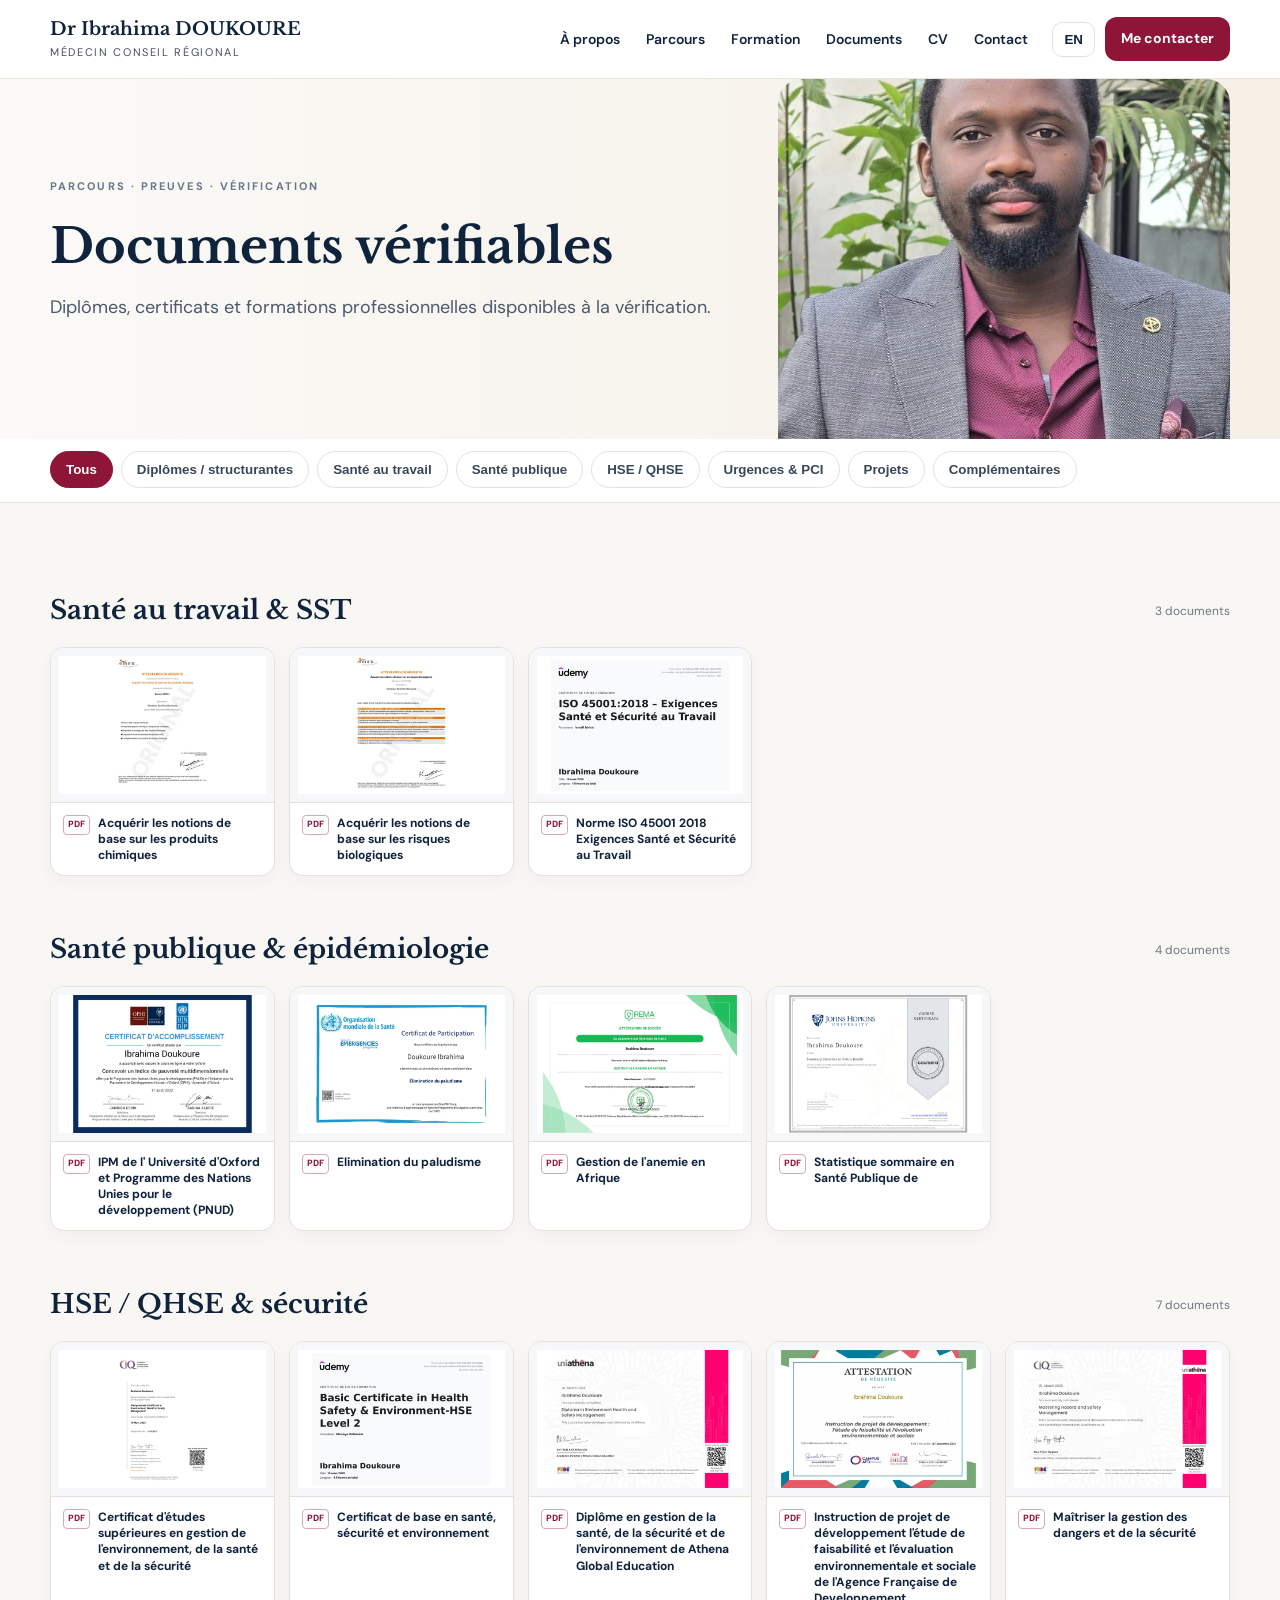
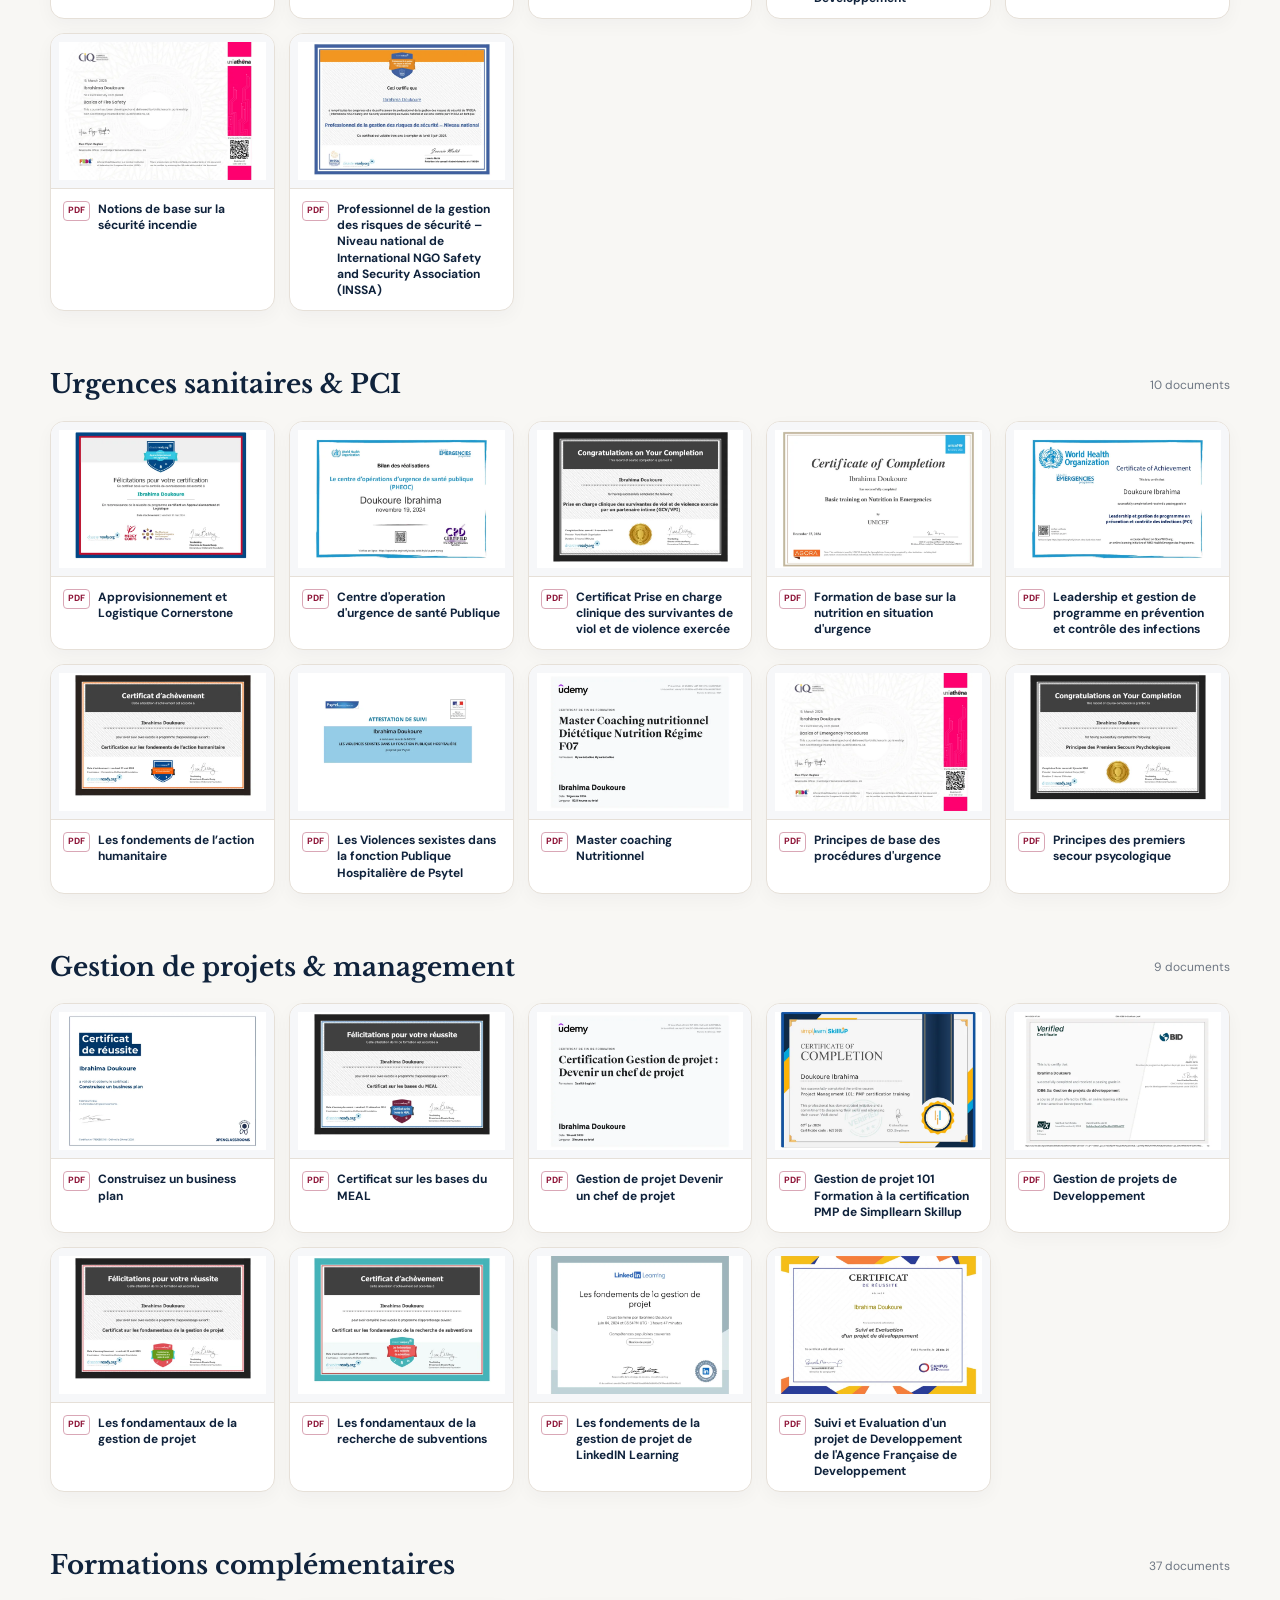
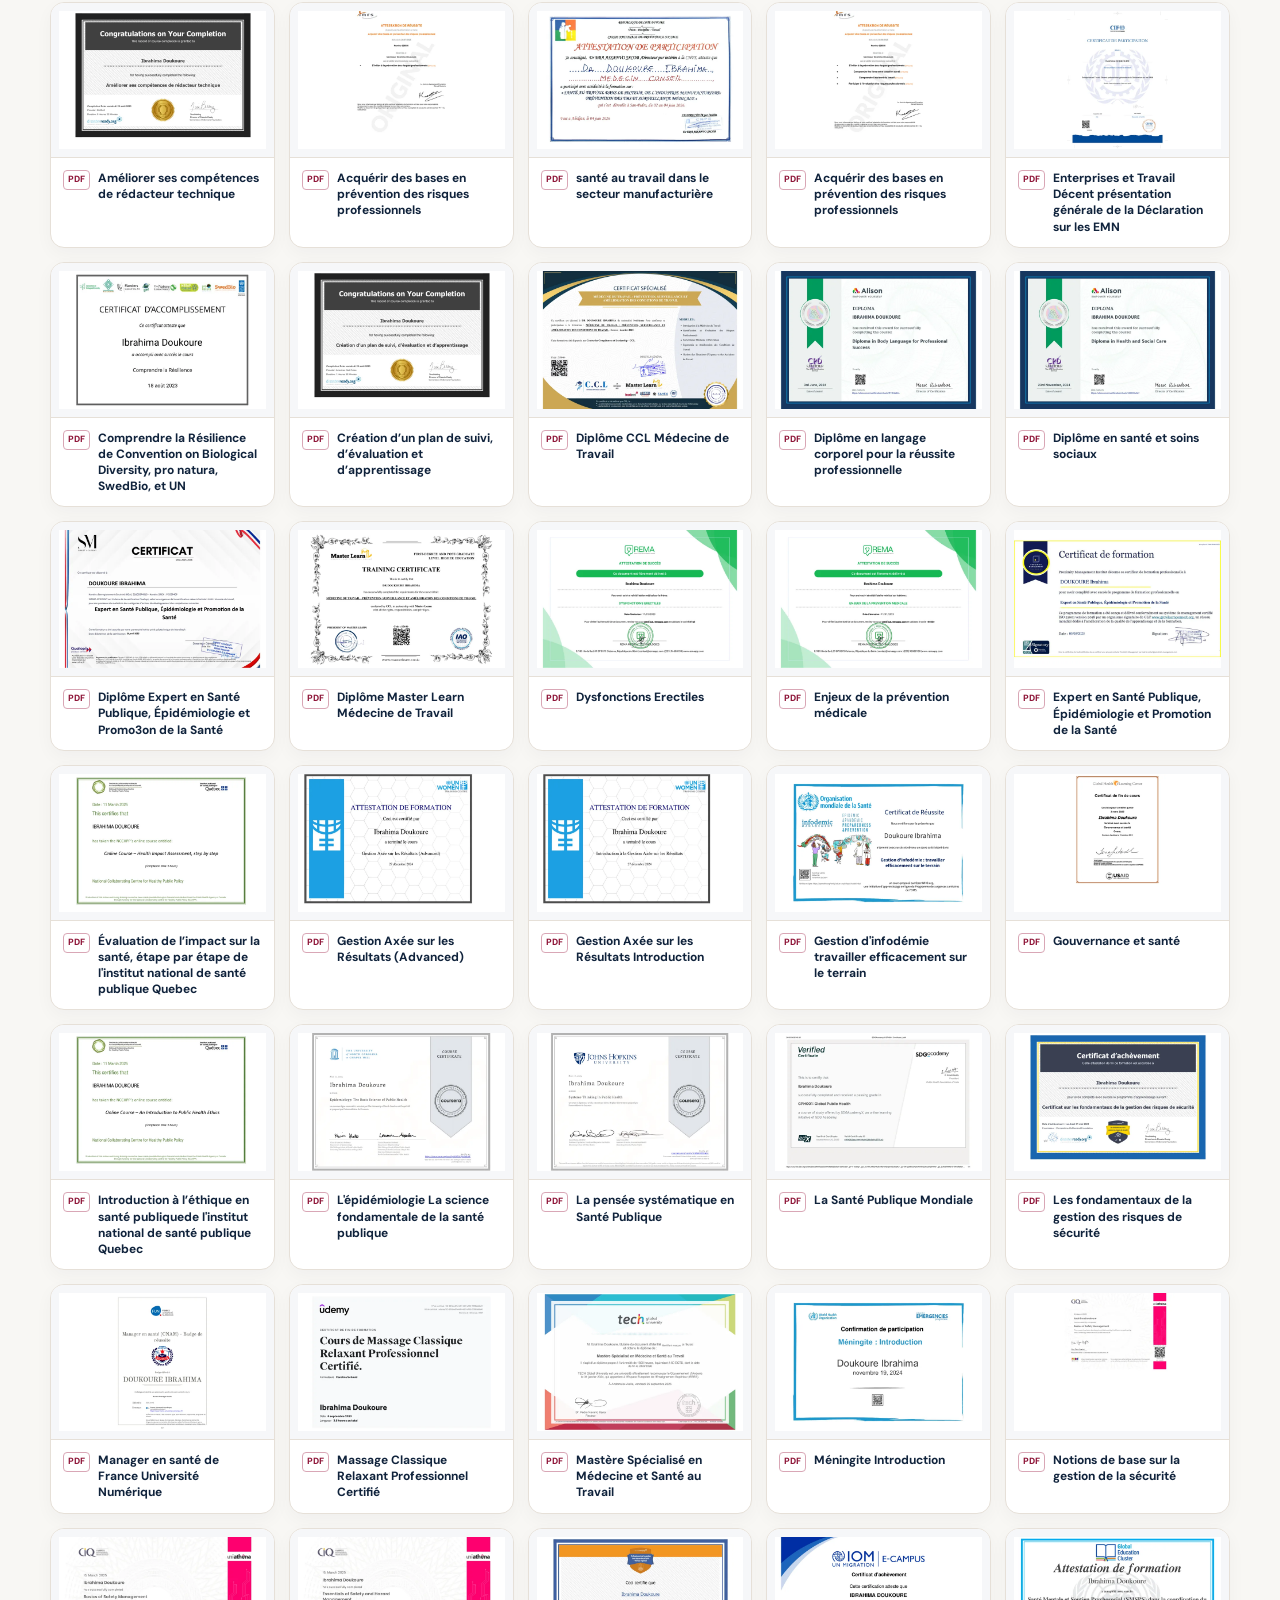
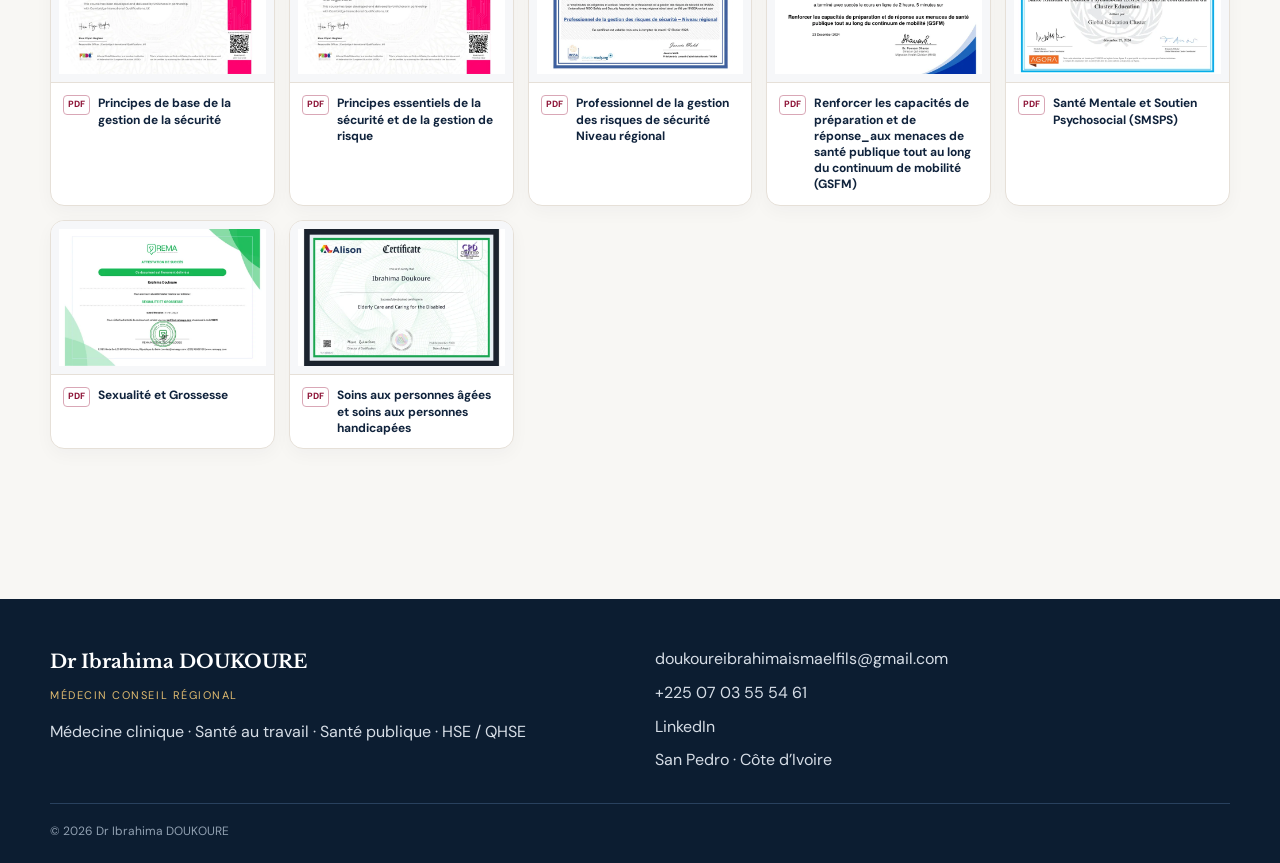
==== commit 344d39e3: "mise à jour septembre" ====
--- a/certifications.html
+++ b/certifications.html
@@ -3,77 +3,373 @@
 <head>
 <meta charset="utf-8">
 <meta name="viewport" content="width=device-width,initial-scale=1,viewport-fit=cover">
-<title>Certificats | Dr Ibrahima DOUKOURE</title>
-<meta name="description" content="Certificats et attestations professionnelles du Dr Ibrahima DOUKOURE en santé au travail, santé publique, EHS, sécurité et gestion de projets.">
-<meta name="robots" content="index,follow,max-image-preview:large">
+<title>Documents vérifiables | Dr Ibrahima DOUKOURE</title>
+<meta name="description" content="Diplômes, certificats, attestations et formations professionnelles du Dr Ibrahima DOUKOURE disponibles à la vérification.">
 <link rel="canonical" href="https://www.ibrahimadoukoure.com/certifications.html">
+<link rel="preconnect" href="https://fonts.googleapis.com">
+<link rel="preconnect" href="https://fonts.gstatic.com" crossorigin>
+<link href="https://fonts.googleapis.com/css2?family=DM+Sans:wght@400;500;600;700&family=Libre+Baskerville:wght@400;700&display=swap" rel="stylesheet">
+<link rel="stylesheet" href="assets/css/site.css">
 <link rel="icon" href="favicon.svg" type="image/svg+xml">
-<link rel="stylesheet" href="assets/css/site.css">
 </head>
 <body>
+
 <header class="site-header">
-  <div class="wrap header-inner">
-    <a class="brand" href="index.html"><span class="brand-monogram">ID</span><span><strong>Dr Ibrahima DOUKOURE</strong><small data-fr="Certificats & attestations" data-en="Certificates & credentials">Certificats & attestations</small></span></a>
-    <a class="back-link" href="index.html" data-fr="Portfolio" data-en="Portfolio">Portfolio</a>
-    <button class="lang-btn" type="button" data-lang-toggle>EN</button>
+  <div class="shell nav-shell">
+    <a class="brand" href="index.html"><span class="brand-name">Dr Ibrahima DOUKOURE</span><span class="brand-role" data-fr="Médecin Conseil Régional" data-en="Regional Medical Advisor">Médecin Conseil Régional</span></a>
+    <button class="menu-toggle" aria-label="Menu" aria-expanded="false">☰</button>
+    <nav class="nav-links">
+      <a href="index.html#profil" data-fr="À propos" data-en="About">À propos</a>
+      <a href="index.html#parcours" data-fr="Parcours" data-en="Experience">Parcours</a>
+      <a href="index.html#formation" data-fr="Formation" data-en="Education">Formation</a>
+      <a href="certifications.html" data-fr="Documents" data-en="Documents">Documents</a>
+      <a href="index.html#cv">CV</a>
+      <a href="index.html#contact">Contact</a>
+    </nav>
+    <div class="nav-actions"><button class="lang-toggle" aria-label="Changer de langue">EN</button><a class="contact-btn" href="index.html#contact" data-fr="Me contacter" data-en="Contact me">Me contacter</a></div>
   </div>
 </header>
+
 <main>
-<section class="archive-hero">
-  <div class="wrap"><p class="eyebrow" data-fr="Documents professionnels" data-en="Professional documents">Documents professionnels</p><h1 data-fr="Certificats & attestations" data-en="Certificates & credentials">Certificats & attestations</h1><p data-fr="Santé au travail, santé publique, EHS, sécurité, urgences sanitaires et gestion de projets." data-en="Occupational health, public health, EHS, security, health emergencies and project management.">Santé au travail, santé publique, EHS, sécurité, urgences sanitaires et gestion de projets.</p></div>
+<section class="verify-hero">
+  <div class="shell verify-hero-grid">
+    <div>
+      <p class="kicker" data-fr="PARCOURS · PREUVES · VÉRIFICATION" data-en="CAREER · CREDENTIALS · VERIFICATION">PARCOURS · PREUVES · VÉRIFICATION</p>
+      <h1 data-fr="Documents vérifiables" data-en="Verifiable documents">Documents vérifiables</h1>
+      <p data-fr="Diplômes, certificats et formations professionnelles disponibles à la vérification." data-en="Degrees, certificates and professional training documents available for verification.">Diplômes, certificats et formations professionnelles disponibles à la vérification.</p>
+    </div>
+    <img src="assets/img/portrait-principal.webp" alt="Dr Ibrahima DOUKOURE">
+  </div>
 </section>
+<section class="filter-bar">
+  <div class="shell filters"><button class="filter-btn active" data-filter="all"><span data-fr="Tous" data-en="All">Tous</span></button><button class="filter-btn" data-filter="structurantes"><span data-fr="Diplômes / structurantes" data-en="Degrees / key credentials">Diplômes / structurantes</span></button><button class="filter-btn" data-filter="sante-travail"><span data-fr="Santé au travail" data-en="Occupational health">Santé au travail</span></button><button class="filter-btn" data-filter="sante-publique"><span data-fr="Santé publique" data-en="Public health">Santé publique</span></button><button class="filter-btn" data-filter="hse"><span data-fr="HSE / QHSE" data-en="HSE / QHSE">HSE / QHSE</span></button><button class="filter-btn" data-filter="urgences"><span data-fr="Urgences &amp; PCI" data-en="Emergencies &amp; IPC">Urgences &amp; PCI</span></button><button class="filter-btn" data-filter="projets"><span data-fr="Projets" data-en="Projects">Projets</span></button><button class="filter-btn" data-filter="complementaires"><span data-fr="Complémentaires" data-en="Additional">Complémentaires</span></button></div>
+</section>
+<section class="section verification-page">
+  <div class="shell">
+    <section class="doc-group" data-group="sante-travail">
+      <div class="group-head"><h2 data-fr="Santé au travail &amp; SST" data-en="Occupational health &amp; OHS">Santé au travail &amp; SST</h2><span>3 documents</span></div>
+      <div class="documents-grid">
+    <a class="doc-card" href="assets/documents/attestation-de-reussite-acquerir-les-notions-de-base-sur-les-produits-chimiques.pdf" target="_blank" rel="noopener" data-category="sante-travail">
+      <div class="doc-thumb"><img loading="lazy" src="assets/documents/thumbs/attestation-de-reussite-acquerir-les-notions-de-base-sur-les-produits-chimiques.webp" alt="Acquérir les notions de base sur les produits chimiques"></div>
+      <div class="doc-meta"><span class="pdf-mark">PDF</span><strong>Acquérir les notions de base sur les produits chimiques</strong></div>
+    </a>
+    <a class="doc-card" href="assets/documents/attestation-de-reussite-acquerir-les-notions-de-base-sur-les-risques-biologiques.pdf" target="_blank" rel="noopener" data-category="sante-travail">
+      <div class="doc-thumb"><img loading="lazy" src="assets/documents/thumbs/attestation-de-reussite-acquerir-les-notions-de-base-sur-les-risques-biologiques.webp" alt="Acquérir les notions de base sur les risques biologiques"></div>
+      <div class="doc-meta"><span class="pdf-mark">PDF</span><strong>Acquérir les notions de base sur les risques biologiques</strong></div>
+    </a>
+    <a class="doc-card" href="assets/documents/norme-iso-45001-2018-exigences-sante-et-securite-au-travail-de-udemy.pdf" target="_blank" rel="noopener" data-category="sante-travail">
+      <div class="doc-thumb"><img loading="lazy" src="assets/documents/thumbs/norme-iso-45001-2018-exigences-sante-et-securite-au-travail-de-udemy.webp" alt="Norme ISO 45001 2018 Exigences Santé et Sécurité au Travail"></div>
+      <div class="doc-meta"><span class="pdf-mark">PDF</span><strong>Norme ISO 45001 2018 Exigences Santé et Sécurité au Travail</strong></div>
+    </a></div>
+    </section>
+    <section class="doc-group" data-group="sante-publique">
+      <div class="group-head"><h2 data-fr="Santé publique &amp; épidémiologie" data-en="Public health &amp; epidemiology">Santé publique &amp; épidémiologie</h2><span>4 documents</span></div>
+      <div class="documents-grid">
+    <a class="doc-card" href="assets/documents/certificat-d-accomplissememnt-ipm-de-l-universite-d-oxford-et-programme-des-nations-unies-pour-le-developpemen.pdf" target="_blank" rel="noopener" data-category="sante-publique">
+      <div class="doc-thumb"><img loading="lazy" src="assets/documents/thumbs/certificat-d-accomplissememnt-ipm-de-l-universite-d-oxford-et-programme-des-nations-unies-pour-le-developpemen.webp" alt="IPM de l&#x27; Université d&#x27;Oxford et Programme des Nations Unies pour le développement (PNUD)"></div>
+      <div class="doc-meta"><span class="pdf-mark">PDF</span><strong>IPM de l&#x27; Université d&#x27;Oxford et Programme des Nations Unies pour le développement (PNUD)</strong></div>
+    </a>
+    <a class="doc-card" href="assets/documents/elimination-du-paludisme-de-l-oms-health-emergences-programmes.pdf" target="_blank" rel="noopener" data-category="sante-publique">
+      <div class="doc-thumb"><img loading="lazy" src="assets/documents/thumbs/elimination-du-paludisme-de-l-oms-health-emergences-programmes.webp" alt="Elimination du paludisme"></div>
+      <div class="doc-meta"><span class="pdf-mark">PDF</span><strong>Elimination du paludisme</strong></div>
+    </a>
+    <a class="doc-card" href="assets/documents/gestion-de-l-anemie-en-afrique-de-rema.pdf" target="_blank" rel="noopener" data-category="sante-publique">
+      <div class="doc-thumb"><img loading="lazy" src="assets/documents/thumbs/gestion-de-l-anemie-en-afrique-de-rema.webp" alt="Gestion de l&#x27;anemie en Afrique"></div>
+      <div class="doc-meta"><span class="pdf-mark">PDF</span><strong>Gestion de l&#x27;anemie en Afrique</strong></div>
+    </a>
+    <a class="doc-card" href="assets/documents/statistique-sommaire-en-sante-publique-de-de-johns-hopkins-university.pdf" target="_blank" rel="noopener" data-category="sante-publique">
+      <div class="doc-thumb"><img loading="lazy" src="assets/documents/thumbs/statistique-sommaire-en-sante-publique-de-de-johns-hopkins-university.webp" alt="Statistique sommaire en Santé Publique de"></div>
+      <div class="doc-meta"><span class="pdf-mark">PDF</span><strong>Statistique sommaire en Santé Publique de</strong></div>
+    </a></div>
+    </section>
+    <section class="doc-group" data-group="hse">
+      <div class="group-head"><h2 data-fr="HSE / QHSE &amp; sécurité" data-en="HSE / QHSE &amp; safety">HSE / QHSE &amp; sécurité</h2><span>7 documents</span></div>
+      <div class="documents-grid">
+    <a class="doc-card" href="assets/documents/certificat-d-etudes-superieures-en-gestion-de-l-environnement-de-la-sante-et-de-la-securite.pdf" target="_blank" rel="noopener" data-category="hse">
+      <div class="doc-thumb"><img loading="lazy" src="assets/documents/thumbs/certificat-d-etudes-superieures-en-gestion-de-l-environnement-de-la-sante-et-de-la-securite.webp" alt="Certificat d&#x27;études supérieures en gestion de l&#x27;environnement, de la santé et de la sécurité"></div>
+      <div class="doc-meta"><span class="pdf-mark">PDF</span><strong>Certificat d&#x27;études supérieures en gestion de l&#x27;environnement, de la santé et de la sécurité</strong></div>
+    </a>
+    <a class="doc-card" href="assets/documents/certificat-de-base-en-sante-securite-et-environnement-de-udemy.pdf" target="_blank" rel="noopener" data-category="hse">
+      <div class="doc-thumb"><img loading="lazy" src="assets/documents/thumbs/certificat-de-base-en-sante-securite-et-environnement-de-udemy.webp" alt="Certificat de base en santé, sécurité et environnement"></div>
+      <div class="doc-meta"><span class="pdf-mark">PDF</span><strong>Certificat de base en santé, sécurité et environnement</strong></div>
+    </a>
+    <a class="doc-card" href="assets/documents/diplome-en-gestion-de-la-sante-de-la-securite-et-de-l-environnement-de-athena-global-education.pdf" target="_blank" rel="noopener" data-category="hse">
+      <div class="doc-thumb"><img loading="lazy" src="assets/documents/thumbs/diplome-en-gestion-de-la-sante-de-la-securite-et-de-l-environnement-de-athena-global-education.webp" alt="Diplôme en gestion de la santé, de la sécurité et de l&#x27;environnement de Athena Global Education"></div>
+      <div class="doc-meta"><span class="pdf-mark">PDF</span><strong>Diplôme en gestion de la santé, de la sécurité et de l&#x27;environnement de Athena Global Education</strong></div>
+    </a>
+    <a class="doc-card" href="assets/documents/instruction-de-projet-de-developpement-l-etude-de-faisabilite-et-l-evaluation-environnementale-et-sociale-de-l.pdf" target="_blank" rel="noopener" data-category="hse">
+      <div class="doc-thumb"><img loading="lazy" src="assets/documents/thumbs/instruction-de-projet-de-developpement-l-etude-de-faisabilite-et-l-evaluation-environnementale-et-sociale-de-l.webp" alt="Instruction de projet de développement l&#x27;étude de faisabilité et l&#x27;évaluation environnementale et sociale de l&#x27;Agence Française de Developpement"></div>
+      <div class="doc-meta"><span class="pdf-mark">PDF</span><strong>Instruction de projet de développement l&#x27;étude de faisabilité et l&#x27;évaluation environnementale et sociale de l&#x27;Agence Française de Developpement</strong></div>
+    </a>
+    <a class="doc-card" href="assets/documents/maitriser-la-gestion-des-dangers-et-de-la-securite-de-cambridge-international-qualifications-angleterre.pdf" target="_blank" rel="noopener" data-category="hse">
+      <div class="doc-thumb"><img loading="lazy" src="assets/documents/thumbs/maitriser-la-gestion-des-dangers-et-de-la-securite-de-cambridge-international-qualifications-angleterre.webp" alt="Maîtriser la gestion des dangers et de la sécurité"></div>
+      <div class="doc-meta"><span class="pdf-mark">PDF</span><strong>Maîtriser la gestion des dangers et de la sécurité</strong></div>
+    </a>
+    <a class="doc-card" href="assets/documents/notions-de-base-sur-la-securite-incendie-de-cambridge-international-qualifications-angleterre.pdf" target="_blank" rel="noopener" data-category="hse">
+      <div class="doc-thumb"><img loading="lazy" src="assets/documents/thumbs/notions-de-base-sur-la-securite-incendie-de-cambridge-international-qualifications-angleterre.webp" alt="Notions de base sur la sécurité incendie"></div>
+      <div class="doc-meta"><span class="pdf-mark">PDF</span><strong>Notions de base sur la sécurité incendie</strong></div>
+    </a>
+    <a class="doc-card" href="assets/documents/professionnel-de-la-gestion-des-risques-de-securite-niveau-national-de-international-ngo-safety-and-security-a.pdf" target="_blank" rel="noopener" data-category="hse">
+      <div class="doc-thumb"><img loading="lazy" src="assets/documents/thumbs/professionnel-de-la-gestion-des-risques-de-securite-niveau-national-de-international-ngo-safety-and-security-a.webp" alt="Professionnel de la gestion des risques de sécurité – Niveau national de International NGO Safety and Security Association (INSSA)"></div>
+      <div class="doc-meta"><span class="pdf-mark">PDF</span><strong>Professionnel de la gestion des risques de sécurité – Niveau national de International NGO Safety and Security Association (INSSA)</strong></div>
+    </a></div>
+    </section>
+    <section class="doc-group" data-group="urgences">
+      <div class="group-head"><h2 data-fr="Urgences sanitaires &amp; PCI" data-en="Health emergencies &amp; IPC">Urgences sanitaires &amp; PCI</h2><span>10 documents</span></div>
+      <div class="documents-grid">
+    <a class="doc-card" href="assets/documents/approvisionnement-et-logistique-cornerstone-de-ondemand-foundation.pdf" target="_blank" rel="noopener" data-category="urgences">
+      <div class="doc-thumb"><img loading="lazy" src="assets/documents/thumbs/approvisionnement-et-logistique-cornerstone-de-ondemand-foundation.webp" alt="Approvisionnement et Logistique Cornerstone"></div>
+      <div class="doc-meta"><span class="pdf-mark">PDF</span><strong>Approvisionnement et Logistique Cornerstone</strong></div>
+    </a>
+    <a class="doc-card" href="assets/documents/centre-d-operation-d-urgence-de-sante-publique-de-l-oms-health-emergences-programmes.pdf" target="_blank" rel="noopener" data-category="urgences">
+      <div class="doc-thumb"><img loading="lazy" src="assets/documents/thumbs/centre-d-operation-d-urgence-de-sante-publique-de-l-oms-health-emergences-programmes.webp" alt="Centre d&#x27;operation d&#x27;urgence de santé Publique"></div>
+      <div class="doc-meta"><span class="pdf-mark">PDF</span><strong>Centre d&#x27;operation d&#x27;urgence de santé Publique</strong></div>
+    </a>
+    <a class="doc-card" href="assets/documents/certificat-prise-en-charge-clinique-des-survivantes-de-viol-et-de-violence-exercee-de-ondemand-foundation.pdf" target="_blank" rel="noopener" data-category="urgences">
+      <div class="doc-thumb"><img loading="lazy" src="assets/documents/thumbs/certificat-prise-en-charge-clinique-des-survivantes-de-viol-et-de-violence-exercee-de-ondemand-foundation.webp" alt="Certificat Prise en charge clinique des survivantes de viol et de violence exercée"></div>
+      <div class="doc-meta"><span class="pdf-mark">PDF</span><strong>Certificat Prise en charge clinique des survivantes de viol et de violence exercée</strong></div>
+    </a>
+    <a class="doc-card" href="assets/documents/formation-de-base-sur-la-nutrition-en-situation-d-urgence-de-l-unicef.pdf" target="_blank" rel="noopener" data-category="urgences">
+      <div class="doc-thumb"><img loading="lazy" src="assets/documents/thumbs/formation-de-base-sur-la-nutrition-en-situation-d-urgence-de-l-unicef.webp" alt="Formation de base sur la nutrition en situation d&#x27;urgence"></div>
+      <div class="doc-meta"><span class="pdf-mark">PDF</span><strong>Formation de base sur la nutrition en situation d&#x27;urgence</strong></div>
+    </a>
+    <a class="doc-card" href="assets/documents/leadership-et-gestion-de-programme-en-prevention-et-controle-des-infections-de-l-oms-health-emergences-program.pdf" target="_blank" rel="noopener" data-category="urgences">
+      <div class="doc-thumb"><img loading="lazy" src="assets/documents/thumbs/leadership-et-gestion-de-programme-en-prevention-et-controle-des-infections-de-l-oms-health-emergences-program.webp" alt="Leadership et gestion de programme en prévention et contrôle des infections"></div>
+      <div class="doc-meta"><span class="pdf-mark">PDF</span><strong>Leadership et gestion de programme en prévention et contrôle des infections</strong></div>
+    </a>
+    <a class="doc-card" href="assets/documents/les-fondements-de-l-action-humanitaire-de-cornerstone-ondemand-foundation.pdf" target="_blank" rel="noopener" data-category="urgences">
+      <div class="doc-thumb"><img loading="lazy" src="assets/documents/thumbs/les-fondements-de-l-action-humanitaire-de-cornerstone-ondemand-foundation.webp" alt="Les fondements de l’action humanitaire"></div>
+      <div class="doc-meta"><span class="pdf-mark">PDF</span><strong>Les fondements de l’action humanitaire</strong></div>
+    </a>
+    <a class="doc-card" href="assets/documents/les-violences-sexistes-dans-la-fonction-publique-hospitaliere-de-psytel.pdf" target="_blank" rel="noopener" data-category="urgences">
+      <div class="doc-thumb"><img loading="lazy" src="assets/documents/thumbs/les-violences-sexistes-dans-la-fonction-publique-hospitaliere-de-psytel.webp" alt="Les Violences sexistes dans la fonction Publique Hospitalière de Psytel"></div>
+      <div class="doc-meta"><span class="pdf-mark">PDF</span><strong>Les Violences sexistes dans la fonction Publique Hospitalière de Psytel</strong></div>
+    </a>
+    <a class="doc-card" href="assets/documents/master-coaching-nutritionnel-de-mywebstudies.pdf" target="_blank" rel="noopener" data-category="urgences">
+      <div class="doc-thumb"><img loading="lazy" src="assets/documents/thumbs/master-coaching-nutritionnel-de-mywebstudies.webp" alt="Master coaching Nutritionnel"></div>
+      <div class="doc-meta"><span class="pdf-mark">PDF</span><strong>Master coaching Nutritionnel</strong></div>
+    </a>
+    <a class="doc-card" href="assets/documents/principes-de-base-des-procedures-d-urgence-de-cambridge-international-qualifications-angleterre.pdf" target="_blank" rel="noopener" data-category="urgences">
+      <div class="doc-thumb"><img loading="lazy" src="assets/documents/thumbs/principes-de-base-des-procedures-d-urgence-de-cambridge-international-qualifications-angleterre.webp" alt="Principes de base des procédures d&#x27;urgence"></div>
+      <div class="doc-meta"><span class="pdf-mark">PDF</span><strong>Principes de base des procédures d&#x27;urgence</strong></div>
+    </a>
+    <a class="doc-card" href="assets/documents/principes-des-premiers-secour-psycologique-de-ondemand-foundation.pdf" target="_blank" rel="noopener" data-category="urgences">
+      <div class="doc-thumb"><img loading="lazy" src="assets/documents/thumbs/principes-des-premiers-secour-psycologique-de-ondemand-foundation.webp" alt="Principes des premiers secour psycologique"></div>
+      <div class="doc-meta"><span class="pdf-mark">PDF</span><strong>Principes des premiers secour psycologique</strong></div>
+    </a></div>
+    </section>
+    <section class="doc-group" data-group="projets">
+      <div class="group-head"><h2 data-fr="Gestion de projets &amp; management" data-en="Project management">Gestion de projets &amp; management</h2><span>9 documents</span></div>
+      <div class="documents-grid">
+    <a class="doc-card" href="assets/documents/certificat-de-reussite-construisez-un-business-plan.pdf" target="_blank" rel="noopener" data-category="projets">
+      <div class="doc-thumb"><img loading="lazy" src="assets/documents/thumbs/certificat-de-reussite-construisez-un-business-plan.webp" alt="Construisez un business plan"></div>
+      <div class="doc-meta"><span class="pdf-mark">PDF</span><strong>Construisez un business plan</strong></div>
+    </a>
+    <a class="doc-card" href="assets/documents/certificat-sur-les-bases-du-meal-de-cornerstone-ondemand-foundation.pdf" target="_blank" rel="noopener" data-category="projets">
+      <div class="doc-thumb"><img loading="lazy" src="assets/documents/thumbs/certificat-sur-les-bases-du-meal-de-cornerstone-ondemand-foundation.webp" alt="Certificat sur les bases du MEAL"></div>
+      <div class="doc-meta"><span class="pdf-mark">PDF</span><strong>Certificat sur les bases du MEAL</strong></div>
+    </a>
+    <a class="doc-card" href="assets/documents/certification-gestion-de-projet-devenir-un-chef-de-projet-de-udemy.pdf" target="_blank" rel="noopener" data-category="projets">
+      <div class="doc-thumb"><img loading="lazy" src="assets/documents/thumbs/certification-gestion-de-projet-devenir-un-chef-de-projet-de-udemy.webp" alt="Gestion de projet Devenir un chef de projet"></div>
+      <div class="doc-meta"><span class="pdf-mark">PDF</span><strong>Gestion de projet Devenir un chef de projet</strong></div>
+    </a>
+    <a class="doc-card" href="assets/documents/gestion-de-projet-101-formation-a-la-certification-pmp-de-simpllearn-skillup.pdf" target="_blank" rel="noopener" data-category="projets">
+      <div class="doc-thumb"><img loading="lazy" src="assets/documents/thumbs/gestion-de-projet-101-formation-a-la-certification-pmp-de-simpllearn-skillup.webp" alt="Gestion de projet 101 Formation à la certification PMP de Simpllearn Skillup"></div>
+      <div class="doc-meta"><span class="pdf-mark">PDF</span><strong>Gestion de projet 101 Formation à la certification PMP de Simpllearn Skillup</strong></div>
+    </a>
+    <a class="doc-card" href="assets/documents/gestion-de-projets-de-developpement-de-inter-american-development-bank.pdf" target="_blank" rel="noopener" data-category="projets">
+      <div class="doc-thumb"><img loading="lazy" src="assets/documents/thumbs/gestion-de-projets-de-developpement-de-inter-american-development-bank.webp" alt="Gestion de projets de Developpement"></div>
+      <div class="doc-meta"><span class="pdf-mark">PDF</span><strong>Gestion de projets de Developpement</strong></div>
+    </a>
+    <a class="doc-card" href="assets/documents/les-fondamentaux-de-la-gestion-de-projet-de-ondemand-foundation.pdf" target="_blank" rel="noopener" data-category="projets">
+      <div class="doc-thumb"><img loading="lazy" src="assets/documents/thumbs/les-fondamentaux-de-la-gestion-de-projet-de-ondemand-foundation.webp" alt="Les fondamentaux de la gestion de projet"></div>
+      <div class="doc-meta"><span class="pdf-mark">PDF</span><strong>Les fondamentaux de la gestion de projet</strong></div>
+    </a>
+    <a class="doc-card" href="assets/documents/les-fondamentaux-de-la-recherche-de-subventions-de-ondemand-foundation.pdf" target="_blank" rel="noopener" data-category="projets">
+      <div class="doc-thumb"><img loading="lazy" src="assets/documents/thumbs/les-fondamentaux-de-la-recherche-de-subventions-de-ondemand-foundation.webp" alt="Les fondamentaux de la recherche de subventions"></div>
+      <div class="doc-meta"><span class="pdf-mark">PDF</span><strong>Les fondamentaux de la recherche de subventions</strong></div>
+    </a>
+    <a class="doc-card" href="assets/documents/les-fondements-de-la-gestion-de-projet-de-linkedin-learning.pdf" target="_blank" rel="noopener" data-category="projets">
+      <div class="doc-thumb"><img loading="lazy" src="assets/documents/thumbs/les-fondements-de-la-gestion-de-projet-de-linkedin-learning.webp" alt="Les fondements de la gestion de projet de LinkedIN Learning"></div>
+      <div class="doc-meta"><span class="pdf-mark">PDF</span><strong>Les fondements de la gestion de projet de LinkedIN Learning</strong></div>
+    </a>
+    <a class="doc-card" href="assets/documents/suivi-et-evaluation-d-un-projet-de-developpement-de-l-agence-francaise-de-developpement.pdf" target="_blank" rel="noopener" data-category="projets">
+      <div class="doc-thumb"><img loading="lazy" src="assets/documents/thumbs/suivi-et-evaluation-d-un-projet-de-developpement-de-l-agence-francaise-de-developpement.webp" alt="Suivi et Evaluation d&#x27;un projet de Developpement de l&#x27;Agence Française de Developpement"></div>
+      <div class="doc-meta"><span class="pdf-mark">PDF</span><strong>Suivi et Evaluation d&#x27;un projet de Developpement de l&#x27;Agence Française de Developpement</strong></div>
+    </a></div>
+    </section>
+    <section class="doc-group" data-group="complementaires">
+      <div class="group-head"><h2 data-fr="Formations complémentaires" data-en="Additional professional development">Formations complémentaires</h2><span>37 documents</span></div>
+      <div class="documents-grid">
+    <a class="doc-card" href="assets/documents/ameliorer-ses-competences-de-redacteur-technique-de-ondemand-foundation.pdf" target="_blank" rel="noopener" data-category="complementaires">
+      <div class="doc-thumb"><img loading="lazy" src="assets/documents/thumbs/ameliorer-ses-competences-de-redacteur-technique-de-ondemand-foundation.webp" alt="Améliorer ses compétences de rédacteur technique"></div>
+      <div class="doc-meta"><span class="pdf-mark">PDF</span><strong>Améliorer ses compétences de rédacteur technique</strong></div>
+    </a>
+    <a class="doc-card" href="assets/documents/attestation-de-participation-acquerir-des-bases-en-prevention-des-risques-professionnels.pdf" target="_blank" rel="noopener" data-category="complementaires">
+      <div class="doc-thumb"><img loading="lazy" src="assets/documents/thumbs/attestation-de-participation-acquerir-des-bases-en-prevention-des-risques-professionnels.webp" alt="Acquérir des bases en prévention des risques professionnels"></div>
+      <div class="doc-meta"><span class="pdf-mark">PDF</span><strong>Acquérir des bases en prévention des risques professionnels</strong></div>
+    </a>
+    <a class="doc-card" href="assets/documents/attestation-de-participation-sante-au-travail-dans-le-secteur-manufacturiere.pdf" target="_blank" rel="noopener" data-category="complementaires">
+      <div class="doc-thumb"><img loading="lazy" src="assets/documents/thumbs/attestation-de-participation-sante-au-travail-dans-le-secteur-manufacturiere.webp" alt="santé au travail dans le secteur manufacturière"></div>
+      <div class="doc-meta"><span class="pdf-mark">PDF</span><strong>santé au travail dans le secteur manufacturière</strong></div>
+    </a>
+    <a class="doc-card" href="assets/documents/attestation-de-reussite-acquerir-des-bases-en-prevention-des-risques-professionnels.pdf" target="_blank" rel="noopener" data-category="complementaires">
+      <div class="doc-thumb"><img loading="lazy" src="assets/documents/thumbs/attestation-de-reussite-acquerir-des-bases-en-prevention-des-risques-professionnels.webp" alt="Acquérir des bases en prévention des risques professionnels"></div>
+      <div class="doc-meta"><span class="pdf-mark">PDF</span><strong>Acquérir des bases en prévention des risques professionnels</strong></div>
+    </a>
+    <a class="doc-card" href="assets/documents/certificat-de-participation-enterprises-et-travail-decent-presentation-generale-de-la-declaration-sur-les-emn.pdf" target="_blank" rel="noopener" data-category="complementaires">
+      <div class="doc-thumb"><img loading="lazy" src="assets/documents/thumbs/certificat-de-participation-enterprises-et-travail-decent-presentation-generale-de-la-declaration-sur-les-emn.webp" alt="Enterprises et Travail Décent présentation générale de la Déclaration sur les EMN"></div>
+      <div class="doc-meta"><span class="pdf-mark">PDF</span><strong>Enterprises et Travail Décent présentation générale de la Déclaration sur les EMN</strong></div>
+    </a>
+    <a class="doc-card" href="assets/documents/comprendre-la-resilience-de-convention-on-biological-diversity-pro-natura-swedbio-et-un.pdf" target="_blank" rel="noopener" data-category="complementaires">
+      <div class="doc-thumb"><img loading="lazy" src="assets/documents/thumbs/comprendre-la-resilience-de-convention-on-biological-diversity-pro-natura-swedbio-et-un.webp" alt="Comprendre la Résilience de Convention on Biological Diversity, pro natura, SwedBio, et UN"></div>
+      <div class="doc-meta"><span class="pdf-mark">PDF</span><strong>Comprendre la Résilience de Convention on Biological Diversity, pro natura, SwedBio, et UN</strong></div>
+    </a>
+    <a class="doc-card" href="assets/documents/creation-d-un-plan-de-suivi-d-evaluation-et-d-apprentissage-de-ondemand-foundation.pdf" target="_blank" rel="noopener" data-category="complementaires">
+      <div class="doc-thumb"><img loading="lazy" src="assets/documents/thumbs/creation-d-un-plan-de-suivi-d-evaluation-et-d-apprentissage-de-ondemand-foundation.webp" alt="Création d’un plan de suivi, d’évaluation et d’apprentissage"></div>
+      <div class="doc-meta"><span class="pdf-mark">PDF</span><strong>Création d’un plan de suivi, d’évaluation et d’apprentissage</strong></div>
+    </a>
+    <a class="doc-card" href="assets/documents/diplome-ccl-medecine-de-travail.pdf" target="_blank" rel="noopener" data-category="complementaires">
+      <div class="doc-thumb"><img loading="lazy" src="assets/documents/thumbs/diplome-ccl-medecine-de-travail.webp" alt="Diplôme CCL Médecine de Travail"></div>
+      <div class="doc-meta"><span class="pdf-mark">PDF</span><strong>Diplôme CCL Médecine de Travail</strong></div>
+    </a>
+    <a class="doc-card" href="assets/documents/diplome-en-langage-corporel-pour-la-reussite-professionnelle-de-alison.pdf" target="_blank" rel="noopener" data-category="complementaires">
+      <div class="doc-thumb"><img loading="lazy" src="assets/documents/thumbs/diplome-en-langage-corporel-pour-la-reussite-professionnelle-de-alison.webp" alt="Diplôme en langage corporel pour la réussite professionnelle"></div>
+      <div class="doc-meta"><span class="pdf-mark">PDF</span><strong>Diplôme en langage corporel pour la réussite professionnelle</strong></div>
+    </a>
+    <a class="doc-card" href="assets/documents/diplome-en-sante-et-soins-sociaux-de-alison.pdf" target="_blank" rel="noopener" data-category="complementaires">
+      <div class="doc-thumb"><img loading="lazy" src="assets/documents/thumbs/diplome-en-sante-et-soins-sociaux-de-alison.webp" alt="Diplôme en santé et soins sociaux"></div>
+      <div class="doc-meta"><span class="pdf-mark">PDF</span><strong>Diplôme en santé et soins sociaux</strong></div>
+    </a>
+    <a class="doc-card" href="assets/documents/diplome-expert-en-sante-publique-epidemiologie-et-promo3on-de-la-sante.pdf" target="_blank" rel="noopener" data-category="complementaires">
+      <div class="doc-thumb"><img loading="lazy" src="assets/documents/thumbs/diplome-expert-en-sante-publique-epidemiologie-et-promo3on-de-la-sante.webp" alt="Diplôme Expert en Santé Publique, Épidémiologie et Promo3on de la Santé"></div>
+      <div class="doc-meta"><span class="pdf-mark">PDF</span><strong>Diplôme Expert en Santé Publique, Épidémiologie et Promo3on de la Santé</strong></div>
+    </a>
+    <a class="doc-card" href="assets/documents/diplome-master-learn-medecine-de-travail.pdf" target="_blank" rel="noopener" data-category="complementaires">
+      <div class="doc-thumb"><img loading="lazy" src="assets/documents/thumbs/diplome-master-learn-medecine-de-travail.webp" alt="Diplôme Master Learn Médecine de Travail"></div>
+      <div class="doc-meta"><span class="pdf-mark">PDF</span><strong>Diplôme Master Learn Médecine de Travail</strong></div>
+    </a>
+    <a class="doc-card" href="assets/documents/dysfonctions-erectiles-de-rema.pdf" target="_blank" rel="noopener" data-category="complementaires">
+      <div class="doc-thumb"><img loading="lazy" src="assets/documents/thumbs/dysfonctions-erectiles-de-rema.webp" alt="Dysfonctions Erectiles"></div>
+      <div class="doc-meta"><span class="pdf-mark">PDF</span><strong>Dysfonctions Erectiles</strong></div>
+    </a>
+    <a class="doc-card" href="assets/documents/enjeux-de-la-prevention-medicale-de-rema.pdf" target="_blank" rel="noopener" data-category="complementaires">
+      <div class="doc-thumb"><img loading="lazy" src="assets/documents/thumbs/enjeux-de-la-prevention-medicale-de-rema.webp" alt="Enjeux de la prévention médicale"></div>
+      <div class="doc-meta"><span class="pdf-mark">PDF</span><strong>Enjeux de la prévention médicale</strong></div>
+    </a>
+    <a class="doc-card" href="assets/documents/expert-en-sante-publique-epidemiologie-et-promotion-de-la-sante.pdf" target="_blank" rel="noopener" data-category="complementaires">
+      <div class="doc-thumb"><img loading="lazy" src="assets/documents/thumbs/expert-en-sante-publique-epidemiologie-et-promotion-de-la-sante.webp" alt="Expert en Santé Publique, Épidémiologie et Promotion de la Santé"></div>
+      <div class="doc-meta"><span class="pdf-mark">PDF</span><strong>Expert en Santé Publique, Épidémiologie et Promotion de la Santé</strong></div>
+    </a>
+    <a class="doc-card" href="assets/documents/evaluation-de-l-impact-sur-la-sante-etape-par-etape-de-l-institut-national-de-sante-publique-quebec.pdf" target="_blank" rel="noopener" data-category="complementaires">
+      <div class="doc-thumb"><img loading="lazy" src="assets/documents/thumbs/evaluation-de-l-impact-sur-la-sante-etape-par-etape-de-l-institut-national-de-sante-publique-quebec.webp" alt="Évaluation de l’impact sur la santé, étape par étape de l&#x27;institut national de santé publique Quebec"></div>
+      <div class="doc-meta"><span class="pdf-mark">PDF</span><strong>Évaluation de l’impact sur la santé, étape par étape de l&#x27;institut national de santé publique Quebec</strong></div>
+    </a>
+    <a class="doc-card" href="assets/documents/gestion-axee-sur-les-resultats-advanced-de-un-women.pdf" target="_blank" rel="noopener" data-category="complementaires">
+      <div class="doc-thumb"><img loading="lazy" src="assets/documents/thumbs/gestion-axee-sur-les-resultats-advanced-de-un-women.webp" alt="Gestion Axée sur les Résultats (Advanced)"></div>
+      <div class="doc-meta"><span class="pdf-mark">PDF</span><strong>Gestion Axée sur les Résultats (Advanced)</strong></div>
+    </a>
+    <a class="doc-card" href="assets/documents/gestion-axee-sur-les-resultats-introduction-de-un-women.pdf" target="_blank" rel="noopener" data-category="complementaires">
+      <div class="doc-thumb"><img loading="lazy" src="assets/documents/thumbs/gestion-axee-sur-les-resultats-introduction-de-un-women.webp" alt="Gestion Axée sur les Résultats Introduction"></div>
+      <div class="doc-meta"><span class="pdf-mark">PDF</span><strong>Gestion Axée sur les Résultats Introduction</strong></div>
+    </a>
+    <a class="doc-card" href="assets/documents/gestion-d-infodemie-travailler-efficacement-sur-le-terrain-de-oms.pdf" target="_blank" rel="noopener" data-category="complementaires">
+      <div class="doc-thumb"><img loading="lazy" src="assets/documents/thumbs/gestion-d-infodemie-travailler-efficacement-sur-le-terrain-de-oms.webp" alt="Gestion d&#x27;infodémie travailler efficacement sur le terrain"></div>
+      <div class="doc-meta"><span class="pdf-mark">PDF</span><strong>Gestion d&#x27;infodémie travailler efficacement sur le terrain</strong></div>
+    </a>
+    <a class="doc-card" href="assets/documents/gouvernance-et-sante-de-global-health-learning-center.pdf" target="_blank" rel="noopener" data-category="complementaires">
+      <div class="doc-thumb"><img loading="lazy" src="assets/documents/thumbs/gouvernance-et-sante-de-global-health-learning-center.webp" alt="Gouvernance et santé"></div>
+      <div class="doc-meta"><span class="pdf-mark">PDF</span><strong>Gouvernance et santé</strong></div>
+    </a>
+    <a class="doc-card" href="assets/documents/introduction-a-l-ethique-en-sante-publiquede-l-institut-national-de-sante-publique-quebec.pdf" target="_blank" rel="noopener" data-category="complementaires">
+      <div class="doc-thumb"><img loading="lazy" src="assets/documents/thumbs/introduction-a-l-ethique-en-sante-publiquede-l-institut-national-de-sante-publique-quebec.webp" alt="Introduction à l’éthique en santé publiquede l&#x27;institut national de santé publique Quebec"></div>
+      <div class="doc-meta"><span class="pdf-mark">PDF</span><strong>Introduction à l’éthique en santé publiquede l&#x27;institut national de santé publique Quebec</strong></div>
+    </a>
+    <a class="doc-card" href="assets/documents/l-epidemiologie-la-science-fondamentale-de-la-sante-publique-de-the-university-of-north-carolina-at-chapel-hil.pdf" target="_blank" rel="noopener" data-category="complementaires">
+      <div class="doc-thumb"><img loading="lazy" src="assets/documents/thumbs/l-epidemiologie-la-science-fondamentale-de-la-sante-publique-de-the-university-of-north-carolina-at-chapel-hil.webp" alt="L&#x27;épidémiologie La science fondamentale de la santé publique"></div>
+      <div class="doc-meta"><span class="pdf-mark">PDF</span><strong>L&#x27;épidémiologie La science fondamentale de la santé publique</strong></div>
+    </a>
+    <a class="doc-card" href="assets/documents/la-pensee-systematique-en-sante-publique-de-johns-hopkins-university.pdf" target="_blank" rel="noopener" data-category="complementaires">
+      <div class="doc-thumb"><img loading="lazy" src="assets/documents/thumbs/la-pensee-systematique-en-sante-publique-de-johns-hopkins-university.webp" alt="La pensée systématique en Santé Publique"></div>
+      <div class="doc-meta"><span class="pdf-mark">PDF</span><strong>La pensée systématique en Santé Publique</strong></div>
+    </a>
+    <a class="doc-card" href="assets/documents/la-sante-publique-mondiale-de-sdgacademyx.pdf" target="_blank" rel="noopener" data-category="complementaires">
+      <div class="doc-thumb"><img loading="lazy" src="assets/documents/thumbs/la-sante-publique-mondiale-de-sdgacademyx.webp" alt="La Santé Publique Mondiale"></div>
+      <div class="doc-meta"><span class="pdf-mark">PDF</span><strong>La Santé Publique Mondiale</strong></div>
+    </a>
+    <a class="doc-card" href="assets/documents/les-fondamentaux-de-la-gestion-des-risques-de-securite-de-cornerstone-ondemand-foundation.pdf" target="_blank" rel="noopener" data-category="complementaires">
+      <div class="doc-thumb"><img loading="lazy" src="assets/documents/thumbs/les-fondamentaux-de-la-gestion-des-risques-de-securite-de-cornerstone-ondemand-foundation.webp" alt="Les fondamentaux de la gestion des risques de sécurité"></div>
+      <div class="doc-meta"><span class="pdf-mark">PDF</span><strong>Les fondamentaux de la gestion des risques de sécurité</strong></div>
+    </a>
+    <a class="doc-card" href="assets/documents/manager-en-sante-de-france-universite-numerique.pdf" target="_blank" rel="noopener" data-category="complementaires">
+      <div class="doc-thumb"><img loading="lazy" src="assets/documents/thumbs/manager-en-sante-de-france-universite-numerique.webp" alt="Manager en santé de France Université Numérique"></div>
+      <div class="doc-meta"><span class="pdf-mark">PDF</span><strong>Manager en santé de France Université Numérique</strong></div>
+    </a>
+    <a class="doc-card" href="assets/documents/massage-classique-relaxant-professionnel-certifie-de-udemy.pdf" target="_blank" rel="noopener" data-category="complementaires">
+      <div class="doc-thumb"><img loading="lazy" src="assets/documents/thumbs/massage-classique-relaxant-professionnel-certifie-de-udemy.webp" alt="Massage Classique Relaxant Professionnel Certifié"></div>
+      <div class="doc-meta"><span class="pdf-mark">PDF</span><strong>Massage Classique Relaxant Professionnel Certifié</strong></div>
+    </a>
+    <a class="doc-card" href="assets/documents/mastere-specialise-en-medecine-et-sante-au-travail.pdf" target="_blank" rel="noopener" data-category="complementaires">
+      <div class="doc-thumb"><img loading="lazy" src="assets/documents/thumbs/mastere-specialise-en-medecine-et-sante-au-travail.webp" alt="Mastère Spécialisé en Médecine et Santé au Travail"></div>
+      <div class="doc-meta"><span class="pdf-mark">PDF</span><strong>Mastère Spécialisé en Médecine et Santé au Travail</strong></div>
+    </a>
+    <a class="doc-card" href="assets/documents/meningite-introduction-de-l-oms-health-emergences-programmes.pdf" target="_blank" rel="noopener" data-category="complementaires">
+      <div class="doc-thumb"><img loading="lazy" src="assets/documents/thumbs/meningite-introduction-de-l-oms-health-emergences-programmes.webp" alt="Méningite Introduction"></div>
+      <div class="doc-meta"><span class="pdf-mark">PDF</span><strong>Méningite Introduction</strong></div>
+    </a>
+    <a class="doc-card" href="assets/documents/notions-de-base-sur-la-gestion-de-la-securite-de-cambridge-international-qualifications-angleterre.pdf" target="_blank" rel="noopener" data-category="complementaires">
+      <div class="doc-thumb"><img loading="lazy" src="assets/documents/thumbs/notions-de-base-sur-la-gestion-de-la-securite-de-cambridge-international-qualifications-angleterre.webp" alt="Notions de base sur la gestion de la sécurité"></div>
+      <div class="doc-meta"><span class="pdf-mark">PDF</span><strong>Notions de base sur la gestion de la sécurité</strong></div>
+    </a>
+    <a class="doc-card" href="assets/documents/principes-de-base-de-la-gestion-de-la-securite-de-cambridge-international-qualifications-angleterre.pdf" target="_blank" rel="noopener" data-category="complementaires">
+      <div class="doc-thumb"><img loading="lazy" src="assets/documents/thumbs/principes-de-base-de-la-gestion-de-la-securite-de-cambridge-international-qualifications-angleterre.webp" alt="Principes de base de la gestion de la sécurité"></div>
+      <div class="doc-meta"><span class="pdf-mark">PDF</span><strong>Principes de base de la gestion de la sécurité</strong></div>
+    </a>
+    <a class="doc-card" href="assets/documents/principes-essentiels-de-la-securite-et-de-la-gestion-de-risque-de-cambridge-international-qualifications-angle.pdf" target="_blank" rel="noopener" data-category="complementaires">
+      <div class="doc-thumb"><img loading="lazy" src="assets/documents/thumbs/principes-essentiels-de-la-securite-et-de-la-gestion-de-risque-de-cambridge-international-qualifications-angle.webp" alt="Principes essentiels de la sécurité et de la gestion de risque"></div>
+      <div class="doc-meta"><span class="pdf-mark">PDF</span><strong>Principes essentiels de la sécurité et de la gestion de risque</strong></div>
+    </a>
+    <a class="doc-card" href="assets/documents/professionnel-de-la-gestion-des-risques-de-securite-niveau-regional.pdf" target="_blank" rel="noopener" data-category="complementaires">
+      <div class="doc-thumb"><img loading="lazy" src="assets/documents/thumbs/professionnel-de-la-gestion-des-risques-de-securite-niveau-regional.webp" alt="Professionnel de la gestion des risques de sécurité Niveau régional"></div>
+      <div class="doc-meta"><span class="pdf-mark">PDF</span><strong>Professionnel de la gestion des risques de sécurité Niveau régional</strong></div>
+    </a>
+    <a class="doc-card" href="assets/documents/renforcer-les-capacites-de-preparation-et-de-reponse-aux-menaces-de-sante-publique-tout-au-long-du-continuum-d.pdf" target="_blank" rel="noopener" data-category="complementaires">
+      <div class="doc-thumb"><img loading="lazy" src="assets/documents/thumbs/renforcer-les-capacites-de-preparation-et-de-reponse-aux-menaces-de-sante-publique-tout-au-long-du-continuum-d.webp" alt="Renforcer les capacités de préparation et de réponse_aux menaces de santé publique tout au long du continuum de mobilité (GSFM)"></div>
+      <div class="doc-meta"><span class="pdf-mark">PDF</span><strong>Renforcer les capacités de préparation et de réponse_aux menaces de santé publique tout au long du continuum de mobilité (GSFM)</strong></div>
+    </a>
+    <a class="doc-card" href="assets/documents/sante-mentale-et-soutien-psychosocial-smsps-de-global-education-cluster.pdf" target="_blank" rel="noopener" data-category="complementaires">
+      <div class="doc-thumb"><img loading="lazy" src="assets/documents/thumbs/sante-mentale-et-soutien-psychosocial-smsps-de-global-education-cluster.webp" alt="Santé Mentale et Soutien Psychosocial (SMSPS)"></div>
+      <div class="doc-meta"><span class="pdf-mark">PDF</span><strong>Santé Mentale et Soutien Psychosocial (SMSPS)</strong></div>
+    </a>
+    <a class="doc-card" href="assets/documents/sexualite-et-grossesse-de-rema.pdf" target="_blank" rel="noopener" data-category="complementaires">
+      <div class="doc-thumb"><img loading="lazy" src="assets/documents/thumbs/sexualite-et-grossesse-de-rema.webp" alt="Sexualité et Grossesse"></div>
+      <div class="doc-meta"><span class="pdf-mark">PDF</span><strong>Sexualité et Grossesse</strong></div>
+    </a>
+    <a class="doc-card" href="assets/documents/soins-aux-personnes-agees-et-soins-aux-personnes-handicapees.pdf" target="_blank" rel="noopener" data-category="complementaires">
+      <div class="doc-thumb"><img loading="lazy" src="assets/documents/thumbs/soins-aux-personnes-agees-et-soins-aux-personnes-handicapees.webp" alt="Soins aux personnes âgées et soins aux personnes handicapées"></div>
+      <div class="doc-meta"><span class="pdf-mark">PDF</span><strong>Soins aux personnes âgées et soins aux personnes handicapées</strong></div>
+    </a></div>
+    </section></div>
+</section>
+</main>
 
-<section class="section">
-  <div class="wrap cert-category">
-    <div class="cert-category-head"><p class="section-label" data-fr="Médecine & santé au travail" data-en="Medicine & occupational health">Médecine & santé au travail</p><h2 data-fr="Diplômes et certificats professionnels" data-en="Degrees and professional certificates">Diplômes et certificats professionnels</h2></div>
-    <div class="cert-grid">
-      <a class="cert-card" href="assets/certificates/mastere-sante-travail.pdf" target="_blank" rel="noopener"><img src="assets/certificates/thumbs/mastere-sante-travail.webp" alt="Mastère Spécialisé en Médecine et Santé au Travail"><div><h3 data-fr="Mastère Spécialisé en Médecine et Santé au Travail" data-en="Specialized Master in Occupational Medicine and Health">Mastère Spécialisé en Médecine et Santé au Travail</h3><p>TECH Global University · 2026</p><span data-fr="Voir le document" data-en="View document">Voir le document</span></div></a>
-      <a class="cert-card" href="assets/certificates/medecine-travail-ccl.pdf" target="_blank" rel="noopener"><img src="assets/certificates/thumbs/medecine-travail-ccl.webp" alt="Médecine du Travail CCL"><div><h3 data-fr="Médecine du Travail : Prévention, Surveillance et Amélioration des Conditions de Travail" data-en="Occupational Medicine: Prevention, Surveillance and Improvement of Working Conditions">Médecine du Travail : Prévention, Surveillance et Amélioration des Conditions de Travail</h3><p>Centre des Compétences et Leadership · 2025</p><span data-fr="Voir le document" data-en="View document">Voir le document</span></div></a>
-      <a class="cert-card" href="assets/certificates/ehs-cambridge.pdf" target="_blank" rel="noopener"><img src="assets/certificates/thumbs/ehs-cambridge.webp" alt="Postgraduate Certificate EHS"><div><h3>Postgraduate Certificate in Environment, Health & Safety Management</h3><p>Cambridge International Qualifications · 2025</p><span data-fr="Voir le document" data-en="View document">Voir le document</span></div></a>
-      <a class="cert-card" href="assets/certificates/cambridge-hazard-safety.pdf" target="_blank" rel="noopener"><img src="assets/certificates/thumbs/cambridge-hazard-safety.webp" alt="Mastering Hazard and Safety Management"><div><h3>Mastering Hazard and Safety Management</h3><p>Cambridge International Qualifications / UniAthena · 2025</p><span data-fr="Voir le document" data-en="View document">Voir le document</span></div></a>
+<footer class="site-footer" id="contact">
+  <div class="shell footer-grid">
+    <div>
+      <h3>Dr Ibrahima DOUKOURE</h3>
+      <p class="footer-role" data-fr="Médecin Conseil Régional" data-en="Regional Medical Advisor">Médecin Conseil Régional</p>
+      <p data-fr="Médecine clinique · Santé au travail · Santé publique · HSE / QHSE" data-en="Clinical medicine · Occupational health · Public health · HSE / QHSE">Médecine clinique · Santé au travail · Santé publique · HSE / QHSE</p>
+    </div>
+    <div class="footer-contact">
+      <a href="mailto:doukoureibrahimaismaelfils@gmail.com">doukoureibrahimaismaelfils@gmail.com</a>
+      <a href="tel:+2250703555461">+225 07 03 55 54 61</a>
+      <a href="https://www.linkedin.com/in/ibrahima-doukoure-b65a5717a" target="_blank" rel="noopener">LinkedIn</a>
+      <span>San Pedro · Côte d’Ivoire</span>
     </div>
   </div>
-</section>
+  <div class="shell copyright">© <span data-year></span> Dr Ibrahima DOUKOURE</div>
+</footer>
 
-<section class="section section-soft">
-  <div class="wrap cert-category">
-    <div class="cert-category-head"><p class="section-label" data-fr="Prévention & sécurité" data-en="Prevention & safety">Prévention & sécurité</p><h2 data-fr="Risques professionnels, sécurité et conformité" data-en="Occupational risks, safety and compliance">Risques professionnels, sécurité et conformité</h2></div>
-    <div class="cert-grid">
-      <a class="cert-card" href="assets/certificates/inssa-regional.pdf" target="_blank" rel="noopener"><img src="assets/certificates/thumbs/inssa-regional.webp" alt="INSSA niveau régional"><div><h3 data-fr="Professionnel de la gestion des risques de sécurité · Niveau régional" data-en="Security Risk Management Professional · Regional Level">Professionnel de la gestion des risques de sécurité · Niveau régional</h3><p>INSSA · 2026</p><span data-fr="Voir le document" data-en="View document">Voir le document</span></div></a>
-      <a class="cert-card" href="assets/certificates/inssa-national.pdf" target="_blank" rel="noopener"><img src="assets/certificates/thumbs/inssa-national.webp" alt="INSSA niveau national"><div><h3 data-fr="Professionnel de la gestion des risques de sécurité · Niveau national" data-en="Security Risk Management Professional · National Level">Professionnel de la gestion des risques de sécurité · Niveau national</h3><p>INSSA · 2024</p><span data-fr="Voir le document" data-en="View document">Voir le document</span></div></a>
-      <a class="cert-card" href="assets/certificates/iso-45001.pdf" target="_blank" rel="noopener"><img src="assets/certificates/thumbs/iso-45001.webp" alt="ISO 45001 2018"><div><h3>ISO 45001:2018 · Exigences Santé et Sécurité au Travail</h3><p>Udemy · 2025</p><span data-fr="Voir le document" data-en="View document">Voir le document</span></div></a>
-      <a class="cert-card" href="assets/certificates/inrs-prevention.pdf" target="_blank" rel="noopener"><img src="assets/certificates/thumbs/inrs-prevention.webp" alt="INRS Prévention des risques professionnels"><div><h3 data-fr="Acquérir des bases en prévention des risques professionnels" data-en="Foundations of occupational risk prevention">Acquérir des bases en prévention des risques professionnels</h3><p>INRS</p><span data-fr="Voir le document" data-en="View document">Voir le document</span></div></a>
-      <a class="cert-card" href="assets/certificates/inrs-chimique.pdf" target="_blank" rel="noopener"><img src="assets/certificates/thumbs/inrs-chimique.webp" alt="INRS risques chimiques"><div><h3 data-fr="Notions de base sur les produits chimiques" data-en="Fundamentals of chemical hazards">Notions de base sur les produits chimiques</h3><p>INRS</p><span data-fr="Voir le document" data-en="View document">Voir le document</span></div></a>
-      <a class="cert-card" href="assets/certificates/inrs-biologique.pdf" target="_blank" rel="noopener"><img src="assets/certificates/thumbs/inrs-biologique.webp" alt="INRS risques biologiques"><div><h3 data-fr="Notions de base sur les risques biologiques" data-en="Fundamentals of biological hazards">Notions de base sur les risques biologiques</h3><p>INRS</p><span data-fr="Voir le document" data-en="View document">Voir le document</span></div></a>
-    </div>
-  </div>
-</section>
-
-<section class="section">
-  <div class="wrap cert-category">
-    <div class="cert-category-head"><p class="section-label" data-fr="Santé publique" data-en="Public health">Santé publique</p><h2 data-fr="Épidémiologie, systèmes de santé & urgences sanitaires" data-en="Epidemiology, health systems & health emergencies">Épidémiologie, systèmes de santé & urgences sanitaires</h2></div>
-    <div class="cert-grid">
-      <a class="cert-card" href="assets/certificates/sante-publique-ipm.pdf" target="_blank" rel="noopener"><img src="assets/certificates/thumbs/sante-publique-ipm.webp" alt="Expert en Santé Publique"><div><h3 data-fr="Expert en Santé Publique, Épidémiologie et Promotion de la Santé" data-en="Public Health, Epidemiology and Health Promotion">Expert en Santé Publique, Épidémiologie et Promotion de la Santé</h3><p>Institut Polytechnique de Marrakech · 2025</p><span data-fr="Voir le document" data-en="View document">Voir le document</span></div></a>
-      <a class="cert-card" href="assets/certificates/johns-hopkins-systems.pdf" target="_blank" rel="noopener"><img src="assets/certificates/thumbs/johns-hopkins-systems.webp" alt="Systems Thinking in Public Health"><div><h3>Systems Thinking in Public Health</h3><p>Johns Hopkins University · 2025</p><span data-fr="Voir le document" data-en="View document">Voir le document</span></div></a>
-      <a class="cert-card" href="assets/certificates/inspq-impact-sante.pdf" target="_blank" rel="noopener"><img src="assets/certificates/thumbs/inspq-impact-sante.webp" alt="Évaluation de l'impact sur la santé"><div><h3 data-fr="Évaluation de l’impact sur la santé, étape par étape" data-en="Health Impact Assessment, step by step">Évaluation de l’impact sur la santé, étape par étape</h3><p>INSPQ Québec · 2025</p><span data-fr="Voir le document" data-en="View document">Voir le document</span></div></a>
-      <a class="cert-card" href="assets/certificates/who-pheoc.pdf" target="_blank" rel="noopener"><img src="assets/certificates/thumbs/who-pheoc.webp" alt="PHEOC OMS"><div><h3 data-fr="Centre d’opérations d’urgence de santé publique (PHEOC)" data-en="Public Health Emergency Operations Centre (PHEOC)">Centre d’opérations d’urgence de santé publique (PHEOC)</h3><p>OMS / OpenWHO · 2024</p><span data-fr="Voir le document" data-en="View document">Voir le document</span></div></a>
-      <a class="cert-card" href="assets/certificates/who-pci.pdf" target="_blank" rel="noopener"><img src="assets/certificates/thumbs/who-pci.webp" alt="Leadership PCI OMS"><div><h3 data-fr="Leadership et gestion de programme en prévention et contrôle des infections" data-en="Leadership and programme management in infection prevention and control">Leadership et gestion de programme en prévention et contrôle des infections</h3><p>OMS / OpenWHO · 2024</p><span data-fr="Voir le document" data-en="View document">Voir le document</span></div></a>
-      <a class="cert-card" href="assets/certificates/manager-sante-fun.pdf" target="_blank" rel="noopener"><img src="assets/certificates/thumbs/manager-sante-fun.webp" alt="Manager en santé FUN"><div><h3 data-fr="Manager en santé" data-en="Health Management">Manager en santé</h3><p>France Université Numérique · 2024</p><span data-fr="Voir le document" data-en="View document">Voir le document</span></div></a>
-    </div>
-  </div>
-</section>
-
-<section class="section section-soft">
-  <div class="wrap cert-category">
-    <div class="cert-category-head"><p class="section-label" data-fr="Management" data-en="Management">Management</p><h2 data-fr="Gestion de projets & suivi-évaluation" data-en="Project management & monitoring and evaluation">Gestion de projets & suivi-évaluation</h2></div>
-    <div class="cert-grid">
-      <a class="cert-card" href="assets/certificates/idb-projets.pdf" target="_blank" rel="noopener"><img src="assets/certificates/thumbs/idb-projets.webp" alt="Gestion de projets de développement BID"><div><h3 data-fr="Gestion de projets de développement" data-en="Development Project Management">Gestion de projets de développement</h3><p>Inter-American Development Bank / edX · 2024</p><span data-fr="Voir le document" data-en="View document">Voir le document</span></div></a>
-      <a class="cert-card" href="assets/certificates/afd-suivi-evaluation.pdf" target="_blank" rel="noopener"><img src="assets/certificates/thumbs/afd-suivi-evaluation.webp" alt="Suivi et évaluation AFD"><div><h3 data-fr="Suivi et Évaluation d’un projet de développement" data-en="Monitoring and Evaluation of a Development Project">Suivi et Évaluation d’un projet de développement</h3><p>Campus AFD · 2024</p><span data-fr="Voir le document" data-en="View document">Voir le document</span></div></a>
-    </div>
-  </div>
-</section>
-</main>
-<footer><div class="wrap footer-row"><span>© <span data-year></span> Dr Ibrahima DOUKOURE</span><a href="index.html" data-fr="Retour au portfolio" data-en="Back to portfolio">Retour au portfolio</a></div></footer>
 <script src="assets/js/site.js" defer></script>
 </body>
-</html>
+</html>
--- a/assets/css/site.css
+++ b/assets/css/site.css
@@ -1,60 +1,32 @@
+
 :root{
-  --ink:#17202a;
-  --muted:#627080;
-  --paper:#f7f6f2;
-  --white:#fff;
-  --line:#dcdedb;
-  --navy:#172635;
-  --navy2:#21384b;
-  --accent:#9f3b2f;
-  --accent2:#bfa06b;
-  --soft:#efeee9;
-  --max:1180px;
-  --radius:18px;
-  --shadow:0 18px 50px rgba(20,30,40,.08);
+  --ink:#10233c;--ink-soft:#435066;--burgundy:#8e1538;--burgundy-2:#ad3152;
+  --gold:#c89c42;--stone:#f6f3ee;--cream:#fbfaf7;--line:#e6e0d8;--white:#fff;
+  --shadow:0 16px 45px rgba(16,35,60,.08);--radius:18px;
 }
-*{box-sizing:border-box}
-html{scroll-behavior:smooth}
-body{margin:0;background:var(--paper);color:var(--ink);font-family:Inter,ui-sans-serif,system-ui,-apple-system,BlinkMacSystemFont,"Segoe UI",sans-serif;line-height:1.6;-webkit-font-smoothing:antialiased}
-a{color:inherit;text-decoration:none}
-img{display:block;max-width:100%}
-button{font:inherit}
-.wrap{width:min(var(--max),calc(100% - 40px));margin:auto}
-.skip{position:absolute;left:-9999px;top:8px;background:#fff;padding:10px 14px;z-index:999}
-.skip:focus{left:8px}
-.site-header{position:sticky;top:0;z-index:30;background:rgba(247,246,242,.94);backdrop-filter:blur(14px);border-bottom:1px solid rgba(23,32,42,.09)}
-.header-inner{height:78px;display:flex;align-items:center;gap:28px}
-.brand{display:flex;align-items:center;gap:12px;min-width:250px}
-.brand-monogram{display:grid;place-items:center;width:38px;height:38px;background:var(--navy);color:#fff;border-radius:50%;font-family:Georgia,serif;font-weight:700;font-size:14px;letter-spacing:.04em}
-.brand strong{display:block;font-size:14px;letter-spacing:.03em}.brand small{display:block;color:var(--muted);font-size:12px;margin-top:1px}
-.nav{margin-left:auto;display:flex;align-items:center;gap:22px}.nav a{font-size:13px;color:#374555}.nav a:hover{color:var(--accent)}
-.lang-btn,.menu-btn,.back-link{border:1px solid var(--line);background:#fff;color:var(--ink);border-radius:999px;padding:8px 12px;font-size:12px;cursor:pointer}.menu-btn{display:none}.back-link{margin-left:auto}
-.hero{padding:86px 0 92px;background:linear-gradient(180deg,#f7f6f2 0%,#f1efe9 100%);overflow:hidden}
-.hero-grid{display:grid;grid-template-columns:minmax(0,1.08fr) minmax(340px,.72fr);gap:72px;align-items:center}
-.eyebrow,.section-label{margin:0 0 12px;text-transform:uppercase;letter-spacing:.16em;font-size:11px;font-weight:750;color:var(--accent)}
-.hero h1,.archive-hero h1{font-family:Georgia,"Times New Roman",serif;font-size:clamp(54px,7vw,94px);line-height:.92;letter-spacing:-.04em;margin:0 0 28px;font-weight:500}
-.hero-role{font-size:22px;font-weight:700;margin:0 0 2px}.hero-focus{font-size:17px;color:var(--muted);margin:0 0 24px}.hero-lead{max-width:700px;font-size:18px;line-height:1.7;color:#3b4651;margin:0 0 34px}
-.hero-actions{display:flex;gap:12px;flex-wrap:wrap}.btn{display:inline-flex;align-items:center;justify-content:center;min-height:46px;padding:0 18px;border-radius:999px;border:1px solid var(--navy);font-weight:700;font-size:13px}.btn-primary{background:var(--navy);color:#fff}.btn-ghost{background:transparent}.btn:hover{transform:translateY(-1px)}
-.hero-portrait{margin:0;position:relative}.hero-portrait img{width:100%;aspect-ratio:4/5;object-fit:cover;object-position:50% 26%;border-radius:26px;box-shadow:var(--shadow)}.hero-portrait figcaption{position:absolute;left:-28px;bottom:28px;background:var(--navy);color:#fff;border-radius:14px;padding:16px 19px;box-shadow:0 18px 40px rgba(0,0,0,.16)}.hero-portrait strong,.hero-portrait span{display:block}.hero-portrait strong{font-size:12px;letter-spacing:.13em}.hero-portrait span{font-size:13px;color:#dbe2e8;margin-top:3px}
-.section{padding:88px 0}.section-soft{background:var(--soft)}.section-dark{background:var(--navy);color:#fff}.section-heading{display:flex;justify-content:space-between;align-items:flex-end;gap:30px;margin-bottom:42px}.section-heading.compact{display:block}.section-heading h2,.profile-grid h2,.contact h2,.cert-category h2{font-family:Georgia,"Times New Roman",serif;font-size:clamp(34px,4.4vw,58px);line-height:1.08;font-weight:500;letter-spacing:-.025em;margin:0}.section-heading.light h2{color:#fff}.section-dark .section-label{color:#d9b786}
-.profile-grid{display:grid;grid-template-columns:.8fr 1.2fr;gap:80px;align-items:start}.profile-copy{font-size:18px;color:#394654}.profile-copy p{margin:0 0 20px;max-width:760px}.profile-copy p:last-child{margin-bottom:0}
-.focus-grid{display:grid;grid-template-columns:repeat(12,1fr);gap:16px}.focus-card{grid-column:span 4;background:#fff;border:1px solid var(--line);border-radius:var(--radius);padding:27px;min-height:238px}.focus-card:nth-child(4),.focus-card:nth-child(5){grid-column:span 6}.focus-card>span{font-family:Georgia,serif;color:var(--accent2);font-size:14px}.focus-card h3{font-size:20px;line-height:1.25;margin:28px 0 12px}.focus-card p{margin:0;color:var(--muted);font-size:14px;line-height:1.7}
-.timeline{border-top:1px solid rgba(255,255,255,.18)}.timeline-item{display:grid;grid-template-columns:220px 1fr;gap:45px;padding:34px 0;border-bottom:1px solid rgba(255,255,255,.16)}.timeline-date{color:#d9b786;font-size:13px;font-weight:700}.timeline-content h3{margin:0 0 5px;font-size:22px}.timeline-content .org{margin:0 0 16px;color:#c7d0d8;font-size:14px}.timeline-content ul{margin:0;padding-left:18px;color:#e5e9ec}.timeline-content li{margin:6px 0;max-width:830px;font-size:15px}.timeline-item.featured h3{font-size:25px}.timeline-item.parallel{background:rgba(255,255,255,.035)}
-.work-photos{display:grid;grid-template-columns:1fr 1.45fr;gap:18px;margin-top:48px}.work-photos figure{margin:0}.work-photos img{width:100%;height:410px;object-fit:cover;border-radius:18px}.work-photos figure:first-child img{object-position:center 28%}.work-photos figcaption{font-size:12px;color:#c7d0d8;margin-top:10px}
-.education-columns{display:grid;grid-template-columns:1fr 1fr;gap:70px}.subhead{font-size:16px;text-transform:uppercase;letter-spacing:.12em;margin:0 0 24px;color:var(--muted)}.education-list{border-top:1px solid var(--line)}.education-list article{display:grid;grid-template-columns:92px 1fr;gap:24px;padding:22px 0;border-bottom:1px solid var(--line)}.education-list time{font-size:12px;color:var(--accent);font-weight:700;text-transform:uppercase}.education-list h4{margin:0 0 5px;font-size:17px;line-height:1.35}.education-list p{margin:0;color:var(--muted);font-size:14px}.education-list small{display:block;margin-top:4px;color:#6c7781}
-.credential-families{display:grid;grid-template-columns:repeat(3,1fr);gap:14px}.credential-families article{background:#fff;border:1px solid var(--line);border-radius:14px;padding:22px}.credential-families h3{margin:0 0 8px;font-size:17px}.credential-families p{margin:0;color:var(--muted);font-size:13px}.verification-head{display:flex;justify-content:space-between;align-items:end;gap:20px;margin:52px 0 22px}.verification-head h3{font-family:Georgia,serif;font-size:30px;margin:0;font-weight:500}.verification-head a{font-size:13px;font-weight:700;color:var(--accent);border-bottom:1px solid rgba(159,59,47,.35)}
-.certificate-preview-grid{display:grid;grid-template-columns:repeat(3,1fr);gap:18px}.certificate-preview{display:block;background:#fff;border:1px solid var(--line);border-radius:16px;overflow:hidden;transition:.2s}.certificate-preview:hover{transform:translateY(-3px);box-shadow:var(--shadow)}.certificate-preview img{width:100%;aspect-ratio:1.36/1;object-fit:cover;background:#fff;border-bottom:1px solid var(--line)}.certificate-preview span{display:block;padding:16px 17px}.certificate-preview strong,.certificate-preview small{display:block}.certificate-preview strong{font-size:14px;line-height:1.35}.certificate-preview small{margin-top:5px;color:var(--muted);font-size:12px}
-.work-grid{display:grid;grid-template-columns:1fr 1fr;gap:18px}.work-card{border:1px solid var(--line);border-radius:18px;padding:30px;background:#fff}.work-type{text-transform:uppercase;letter-spacing:.12em;font-size:11px;color:var(--accent);font-weight:750}.work-card h3{font-family:Georgia,serif;font-size:27px;line-height:1.25;margin:14px 0 14px;font-weight:500}.work-card p:not(.work-type){color:var(--muted)}.work-card a{font-size:13px;font-weight:700;color:var(--accent)}
-.cv-grid{display:grid;grid-template-columns:repeat(3,1fr);gap:14px}.cv-grid>a{border:1px solid rgba(255,255,255,.2);border-radius:18px;padding:26px;transition:.2s}.cv-grid>a:hover{background:rgba(255,255,255,.06);transform:translateY(-2px)}.cv-grid>a>span{color:#d9b786;font-family:Georgia,serif}.cv-grid h3{font-size:22px;margin:25px 0 8px}.cv-grid p{color:#bdc8d1;font-size:13px;min-height:44px}.cv-grid strong{font-size:12px;color:#fff}
-.contact{padding:78px 0;background:#fff}.contact-grid{display:grid;grid-template-columns:1fr 1fr;gap:70px;align-items:end}.contact h2{margin-bottom:8px}.contact p{color:var(--muted)}.contact-links{display:flex;flex-direction:column;gap:10px;align-items:flex-start}.contact-links a{font-weight:650;border-bottom:1px solid var(--line)}
-footer{padding:26px 0;background:#fff;border-top:1px solid var(--line)}.footer-row{display:flex;justify-content:space-between;gap:20px;color:var(--muted);font-size:12px}
-.archive-hero{padding:86px 0 68px;background:var(--navy);color:#fff}.archive-hero .eyebrow{color:#d9b786}.archive-hero h1{margin-bottom:20px}.archive-hero p:last-child{color:#cbd4dc;max-width:720px;font-size:17px}.cert-category-head{margin-bottom:30px}.cert-category-head h2{font-size:42px}.cert-grid{display:grid;grid-template-columns:repeat(3,1fr);gap:18px}.cert-card{background:#fff;border:1px solid var(--line);border-radius:17px;overflow:hidden;transition:.2s}.cert-card:hover{transform:translateY(-3px);box-shadow:var(--shadow)}.cert-card img{width:100%;aspect-ratio:1.36/1;object-fit:cover;background:#fff;border-bottom:1px solid var(--line)}.cert-card div{padding:18px}.cert-card h3{margin:0 0 8px;font-size:16px;line-height:1.38}.cert-card p{margin:0 0 14px;color:var(--muted);font-size:12px}.cert-card span{font-size:12px;font-weight:750;color:var(--accent)}
+*{box-sizing:border-box}html{scroll-behavior:smooth}body{margin:0;color:var(--ink);background:#fff;font-family:"DM Sans",Arial,sans-serif;line-height:1.55}
+img{max-width:100%;display:block}a{color:inherit;text-decoration:none}.shell{width:min(1180px,calc(100% - 40px));margin:auto}
+.site-header{position:sticky;top:0;z-index:50;background:rgba(255,255,255,.94);backdrop-filter:blur(14px);border-bottom:1px solid rgba(230,224,216,.85)}
+.nav-shell{height:78px;display:flex;align-items:center;gap:24px}.brand{margin-right:auto;display:flex;flex-direction:column;line-height:1.1}.brand-name{font-family:"Libre Baskerville",serif;font-weight:700;font-size:18px}.brand-role{font-size:11px;letter-spacing:.15em;text-transform:uppercase;color:var(--ink-soft);margin-top:6px}
+.nav-links{display:flex;gap:26px;font-size:14px;font-weight:600}.nav-links a{padding:28px 0 24px;border-bottom:3px solid transparent}.nav-links a:hover{color:var(--burgundy);border-color:var(--burgundy)}
+.nav-actions{display:flex;align-items:center;gap:10px}.lang-toggle{border:1px solid var(--line);background:#fff;padding:9px 11px;border-radius:10px;font-weight:700;color:var(--ink)}.contact-btn{background:var(--burgundy);color:#fff;padding:11px 16px;border-radius:12px;font-size:14px;font-weight:700}
+.menu-toggle{display:none;background:none;border:0;font-size:24px}.hero{background:linear-gradient(90deg,#fbfaf7 0%,#f7f3ed 52%,#f0eae2 100%);overflow:hidden}
+.hero-grid{min-height:670px;display:grid;grid-template-columns:1.08fr .92fr;align-items:center;gap:55px}.hero-copy{padding:80px 0}.kicker{font-size:11px;letter-spacing:.19em;font-weight:700;color:#68758a;margin:0 0 22px}.hero h1{font-family:"Libre Baskerville",serif;font-size:58px;line-height:1.05;margin:0;color:#0d1f35}.hero h1 span{letter-spacing:.01em}.hero h2{font-family:"Libre Baskerville",serif;font-size:28px;color:var(--burgundy);margin:16px 0 10px}.hero-fields{font-weight:600;color:#293b51}.hero-lead{font-size:18px;max-width:690px;color:#465368;margin:24px 0 30px}.hero-actions{display:flex;gap:14px;flex-wrap:wrap}.btn{padding:14px 20px;border-radius:12px;font-weight:700}.btn.primary{background:var(--burgundy);color:white}.btn.secondary{border:1px solid #caa7b2;background:#fff;color:var(--burgundy)}.hero-photo{height:670px;margin:0;align-self:end}.hero-photo img{width:100%;height:100%;object-fit:cover;object-position:center 20%;border-radius:26px 26px 0 0;box-shadow:var(--shadow)}
+.section{padding:92px 0}.intro{background:#fff}.two-col{display:grid;grid-template-columns:.85fr 1.15fr;gap:90px}.section-label{text-transform:uppercase;letter-spacing:.15em;color:var(--burgundy);font-weight:700;font-size:12px;margin:0 0 13px}.section h2,.verify-hero h1{font-family:"Libre Baskerville",serif;font-size:38px;line-height:1.22;margin:0}.prose{font-size:17px;color:#3f4d60}.prose p{margin:0 0 22px}.senior-prose p:first-child{font-size:18px;color:#29394d}
+.section-head{display:flex;align-items:end;justify-content:space-between;margin-bottom:34px}.domain-grid{display:grid;grid-template-columns:repeat(4,1fr);gap:18px}.domain-grid article{background:var(--cream);border:1px solid var(--line);padding:28px;border-radius:var(--radius);box-shadow:0 8px 22px rgba(16,35,60,.04)}.domain-grid .num{font-family:"Libre Baskerville",serif;color:var(--burgundy);font-size:15px}.domain-grid h3{font-family:"Libre Baskerville",serif;font-size:19px;margin:18px 0 10px}.domain-grid p{color:#596576;font-size:14px;margin:0}
+.timeline-section{background:var(--stone)}.split-wide{display:grid;grid-template-columns:1.08fr .92fr;gap:70px}.timeline{margin-top:34px;border-left:1px solid #c8c1b7;padding-left:28px}.timeline article{position:relative;display:grid;grid-template-columns:145px 1fr;gap:24px;padding:0 0 28px}.timeline article:before{content:"";position:absolute;left:-34px;top:6px;width:11px;height:11px;border-radius:50%;background:var(--burgundy);box-shadow:0 0 0 5px var(--stone)}.timeline time{color:var(--burgundy);font-size:13px;font-weight:700}.timeline h3{margin:0 0 2px;font-size:17px}.timeline p{margin:5px 0;color:#556173;font-size:14px}.photo-story{align-self:start;position:sticky;top:110px}.photo-story figure{margin:0;background:#fff;border-radius:16px;overflow:hidden;box-shadow:var(--shadow)}.story-main img{height:340px;width:100%;object-fit:cover}.photo-story figcaption{padding:13px 15px;font-size:13px;font-weight:700}.story-pair{display:grid;grid-template-columns:1fr 1fr;gap:14px;margin-top:14px}.story-pair img{height:170px;width:100%;object-fit:cover}.photo-band{background:#fff}.gallery-grid{display:grid;grid-template-columns:1.3fr 1fr 1fr;grid-template-rows:260px 260px;gap:16px}.gallery-grid figure{position:relative;margin:0;border-radius:18px;overflow:hidden}.gallery-grid .g-large{grid-row:1/3}.gallery-grid img{width:100%;height:100%;object-fit:cover}.gallery-grid figcaption{position:absolute;left:0;right:0;bottom:0;padding:32px 18px 16px;background:linear-gradient(transparent,rgba(7,20,35,.82));color:white;display:flex;flex-direction:column}.gallery-grid strong{font-size:15px}.gallery-grid span{font-size:12px;opacity:.8}
+.education-section{background:var(--cream)}.education-grid{display:grid;grid-template-columns:repeat(3,1fr);gap:18px}.education-grid article{background:#fff;border:1px solid var(--line);padding:24px;border-radius:16px;box-shadow:0 8px 26px rgba(16,35,60,.045)}.education-grid article span{font-size:12px;font-weight:700;color:var(--burgundy);text-transform:uppercase;letter-spacing:.08em}.education-grid h3{font-family:"Libre Baskerville",serif;font-size:17px;line-height:1.38;margin:12px 0 9px}.education-grid p{margin:0;color:#657083;font-size:13px}.education-grid .inprogress{border-top:3px solid var(--gold)}
+.docs-section{background:#fff}.docs-head .text-link,.text-link{color:var(--burgundy);font-weight:700;font-size:14px}.docs-preview{display:grid;grid-template-columns:repeat(6,1fr);gap:14px}.doc-card{display:block;background:#fff;border:1px solid var(--line);border-radius:14px;overflow:hidden;transition:.2s;box-shadow:0 6px 18px rgba(16,35,60,.035)}.doc-card:hover{transform:translateY(-3px);box-shadow:0 14px 30px rgba(16,35,60,.1)}.doc-thumb{background:#f6f7f9;aspect-ratio:3/2;display:grid;place-items:center;padding:8px;border-bottom:1px solid var(--line)}.doc-thumb img{width:100%;height:100%;object-fit:contain}.doc-meta{padding:12px;display:flex;gap:8px;align-items:flex-start}.doc-meta strong{font-size:12px;line-height:1.35}.pdf-mark{font-size:9px;font-weight:800;color:var(--burgundy);border:1px solid #d9a7b6;border-radius:4px;padding:2px 4px;flex:0 0 auto}.work-section{background:var(--stone)}.work-grid{display:grid;grid-template-columns:1.2fr .8fr;gap:18px}.work-card{background:#fff;border:1px solid var(--line);border-radius:18px;padding:30px}.work-card h3{font-family:"Libre Baskerville",serif;font-size:21px}.work-card p{color:#556173}.work-card a{color:var(--burgundy);font-weight:700}
+.cv-section{background:#10233c;color:#fff}.cv-section .section-label{color:#e0bd74}.cv-grid{display:grid;grid-template-columns:repeat(3,1fr);gap:18px}.cv-grid a{background:#172d48;border:1px solid #29415e;padding:26px;border-radius:16px;transition:.2s}.cv-grid a:hover{transform:translateY(-4px);border-color:#c79a43}.cv-grid span{color:#e1bc70;font-weight:700}.cv-grid h3{font-family:"Libre Baskerville",serif;font-size:21px;margin:16px 0 8px}.cv-grid p{font-size:13px;color:#c8d0da}
+.site-footer{background:#0c1d31;color:#d6dde6;padding:48px 0 22px}.footer-grid{display:grid;grid-template-columns:1fr 1fr;gap:30px}.site-footer h3{font-family:"Libre Baskerville",serif;color:#fff;margin:0 0 8px}.footer-role{text-transform:uppercase;letter-spacing:.14em;color:#e1bc70;font-size:11px}.footer-contact{display:grid;gap:9px;justify-content:start}.footer-contact a:hover{color:#fff}.copyright{border-top:1px solid #29415e;margin-top:30px;padding-top:18px;font-size:12px;color:#91a0b1}
+
+/* Verification page */
+.verify-hero{background:linear-gradient(90deg,#fbfaf7 0%,#f5efe6 100%)}.verify-hero-grid{min-height:360px;display:grid;grid-template-columns:1.2fr .8fr;align-items:center;gap:50px}.verify-hero h1{font-size:48px}.verify-hero p:not(.kicker){font-size:18px;color:#4c596c;max-width:680px}.verify-hero img{height:360px;width:100%;object-fit:cover;object-position:center 18%;align-self:end;border-radius:24px 24px 0 0}.filter-bar{position:sticky;top:78px;z-index:20;background:rgba(255,255,255,.96);backdrop-filter:blur(12px);border-bottom:1px solid var(--line);padding:12px 0}.filters{display:flex;gap:8px;overflow:auto;padding-bottom:2px}.filter-btn{white-space:nowrap;border:1px solid var(--line);background:#fff;color:#39475a;border-radius:999px;padding:10px 15px;font-weight:700;cursor:pointer}.filter-btn.active{background:var(--burgundy);color:#fff;border-color:var(--burgundy)}.verification-page{background:#f8f7f4}.doc-group{margin-bottom:58px}.group-head{display:flex;align-items:center;justify-content:space-between;margin-bottom:20px}.group-head h2{font-size:26px}.group-head span{font-size:12px;color:#6e7783}.documents-grid{display:grid;grid-template-columns:repeat(5,1fr);gap:14px}.documents-grid .doc-meta strong{font-size:12px}
+
+/* Mobile */
 @media(max-width:980px){
-  .nav{position:absolute;left:20px;right:20px;top:70px;background:#fff;border:1px solid var(--line);border-radius:14px;box-shadow:var(--shadow);padding:16px;display:none;flex-direction:column;align-items:stretch;gap:4px}.nav.open{display:flex}.nav a{padding:10px}.menu-btn{display:block;margin-left:auto}.lang-btn{margin-left:0}.brand{min-width:0}.brand small{display:none}
-  .hero-grid{grid-template-columns:1fr;gap:42px}.hero-copy{max-width:760px}.hero-portrait{max-width:560px}.hero-portrait figcaption{left:18px}
-  .profile-grid,.education-columns,.contact-grid{grid-template-columns:1fr;gap:38px}.focus-card{grid-column:span 6!important}.credential-families{grid-template-columns:repeat(2,1fr)}.certificate-preview-grid,.cert-grid{grid-template-columns:repeat(2,1fr)}.cv-grid{grid-template-columns:1fr}.work-photos{grid-template-columns:1fr 1fr}.work-grid{grid-template-columns:1fr}
+  .nav-links{position:fixed;left:20px;right:20px;top:84px;background:#fff;border:1px solid var(--line);border-radius:16px;box-shadow:var(--shadow);padding:16px;display:none;flex-direction:column;gap:0}.nav-links.open{display:flex}.nav-links a{padding:11px 5px;border:0}.menu-toggle{display:block}.contact-btn{display:none}.hero-grid{grid-template-columns:1fr;min-height:auto;gap:0}.hero-copy{padding:62px 0 30px}.hero-photo{height:520px;width:min(540px,100%);margin:auto}.two-col,.split-wide,.work-grid{grid-template-columns:1fr;gap:36px}.domain-grid{grid-template-columns:1fr 1fr}.education-grid{grid-template-columns:1fr 1fr}.docs-preview{grid-template-columns:repeat(3,1fr)}.photo-story{position:static}.documents-grid{grid-template-columns:repeat(3,1fr)}.verify-hero-grid{grid-template-columns:1fr;gap:0}.verify-hero img{height:330px;width:min(520px,100%);margin:auto}.filter-bar{top:78px}
 }
-@media(max-width:640px){
-  .wrap{width:min(var(--max),calc(100% - 28px))}.header-inner{height:68px}.brand strong{font-size:12px}.brand-monogram{width:34px;height:34px}.hero{padding:58px 0 68px}.hero h1{font-size:52px}.hero-role{font-size:19px}.hero-focus{font-size:15px}.hero-lead{font-size:16px}.hero-portrait{max-width:none}.hero-portrait img{aspect-ratio:4/5}.hero-portrait figcaption{left:12px;bottom:12px;padding:12px 14px}
-  .section{padding:66px 0}.profile-copy{font-size:16px}.focus-grid{grid-template-columns:1fr}.focus-card{grid-column:auto!important;min-height:auto}.timeline-item{grid-template-columns:1fr;gap:10px;padding:28px 0}.timeline-content h3{font-size:20px}.timeline-content li{font-size:14px}.work-photos{grid-template-columns:1fr}.work-photos img{height:320px}.education-list article{grid-template-columns:72px 1fr;gap:14px}.credential-families,.certificate-preview-grid,.cert-grid{grid-template-columns:1fr}.verification-head{display:block}.verification-head a{display:inline-block;margin-top:10px}.section-heading h2,.profile-grid h2,.contact h2,.cert-category h2{font-size:36px}.archive-hero h1{font-size:52px}.cert-category-head h2{font-size:34px}.footer-row{flex-direction:column}
+@media(max-width:650px){
+  .shell{width:min(100% - 28px,1180px)}.site-header .nav-shell{height:70px}.brand-name{font-size:15px}.brand-role{display:none}.hero h1{font-size:42px}.hero h2{font-size:24px}.hero-fields{font-size:14px}.hero-lead{font-size:16px}.section{padding:64px 0}.section h2,.verify-hero h1{font-size:30px}.domain-grid,.education-grid,.cv-grid{grid-template-columns:1fr}.timeline article{grid-template-columns:1fr;gap:8px;padding-bottom:30px}.gallery-grid{display:grid;grid-template-columns:1fr 1fr;grid-template-rows:260px 210px 210px}.gallery-grid .g-large{grid-column:1/3;grid-row:auto}.docs-preview{grid-template-columns:repeat(2,1fr)}.documents-grid{grid-template-columns:repeat(2,1fr)}.doc-meta strong{font-size:11px}.footer-grid{grid-template-columns:1fr}.verify-hero img{height:300px}.filter-bar{top:70px}.story-pair{grid-template-columns:1fr}.story-pair img{height:220px}
 }
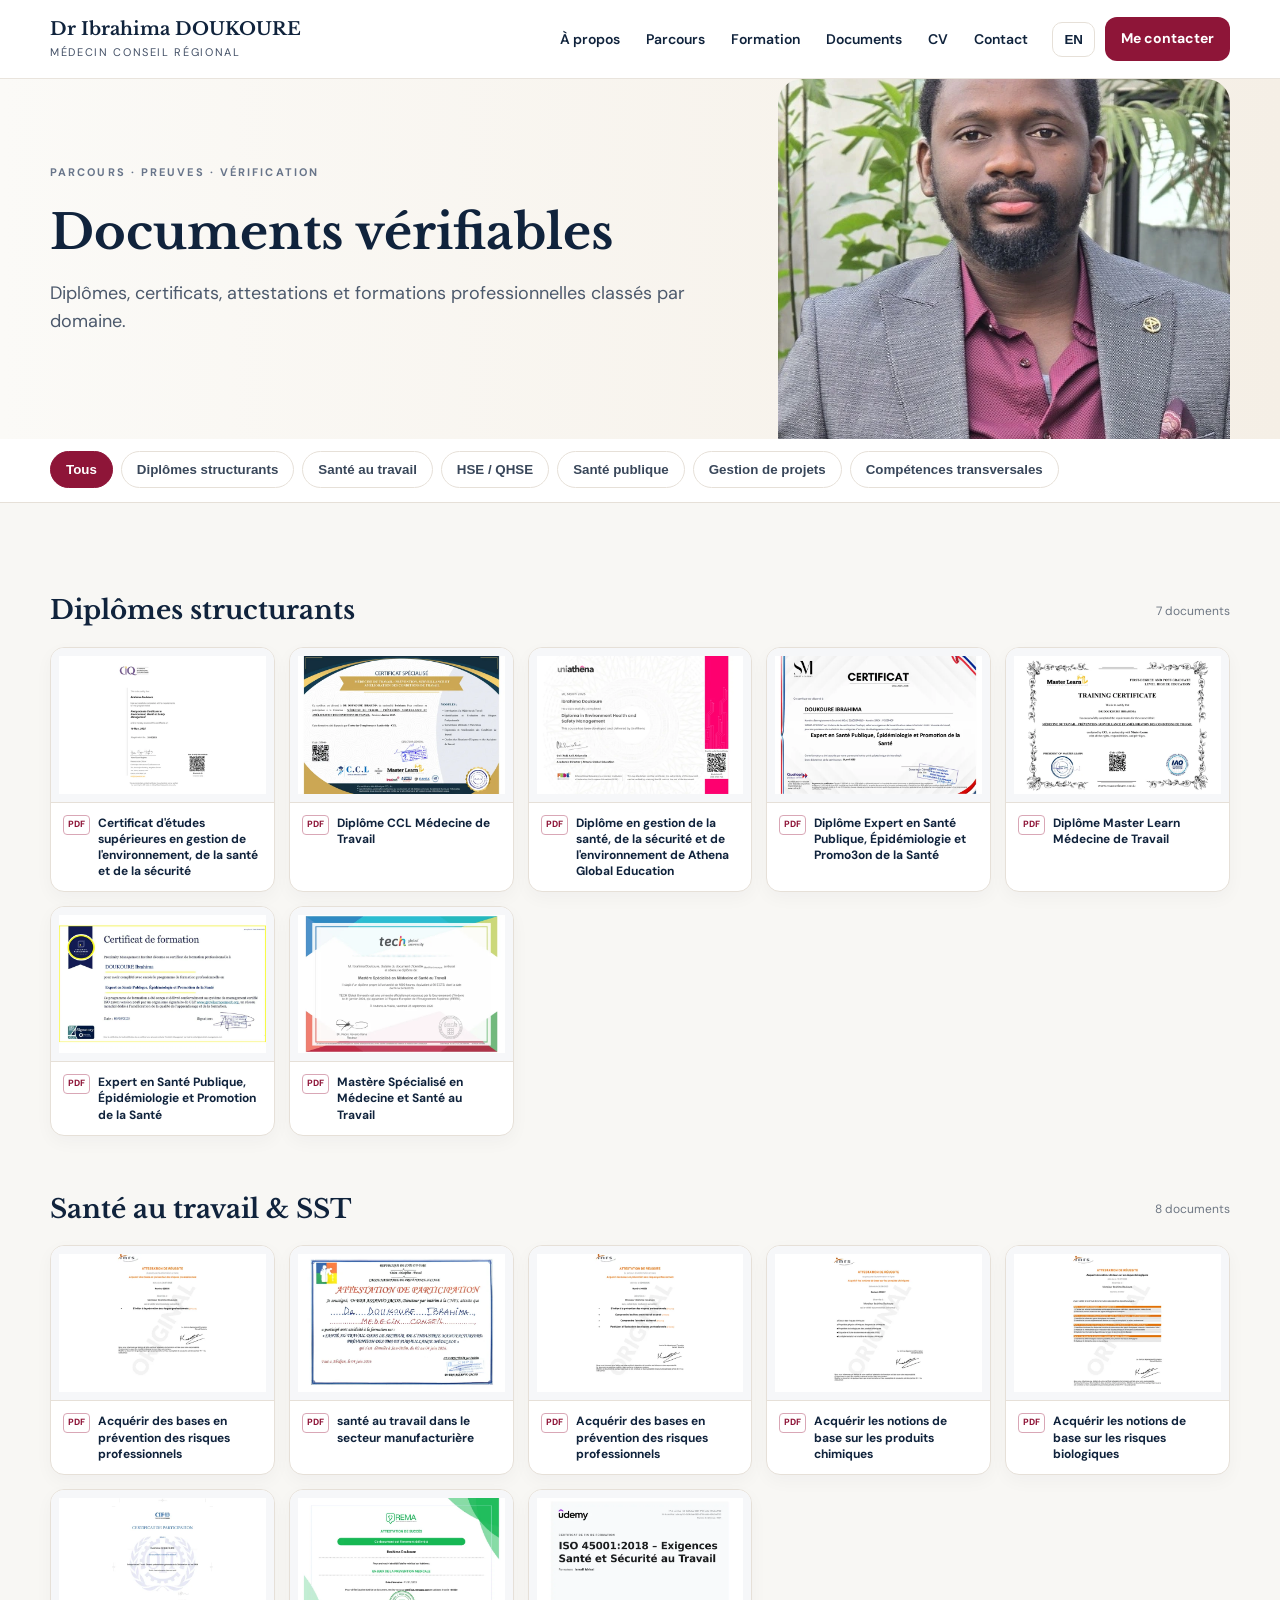
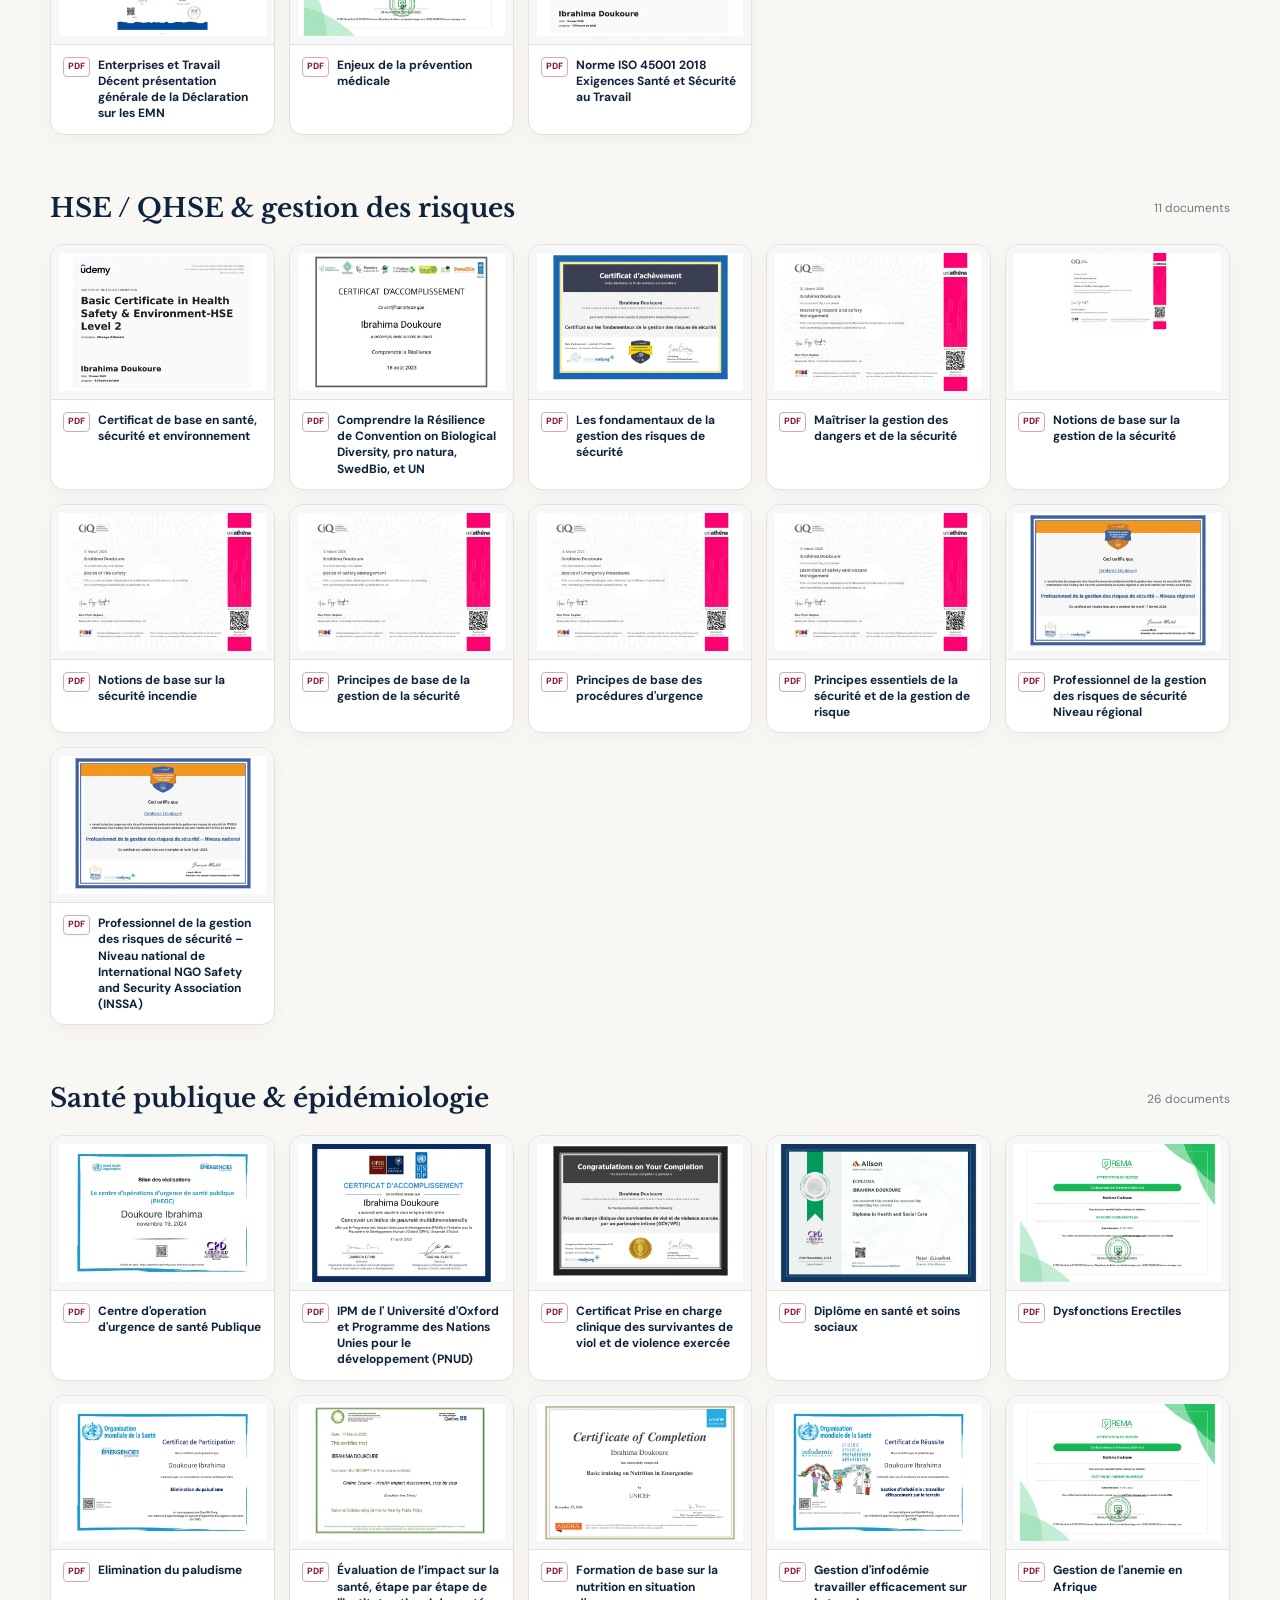
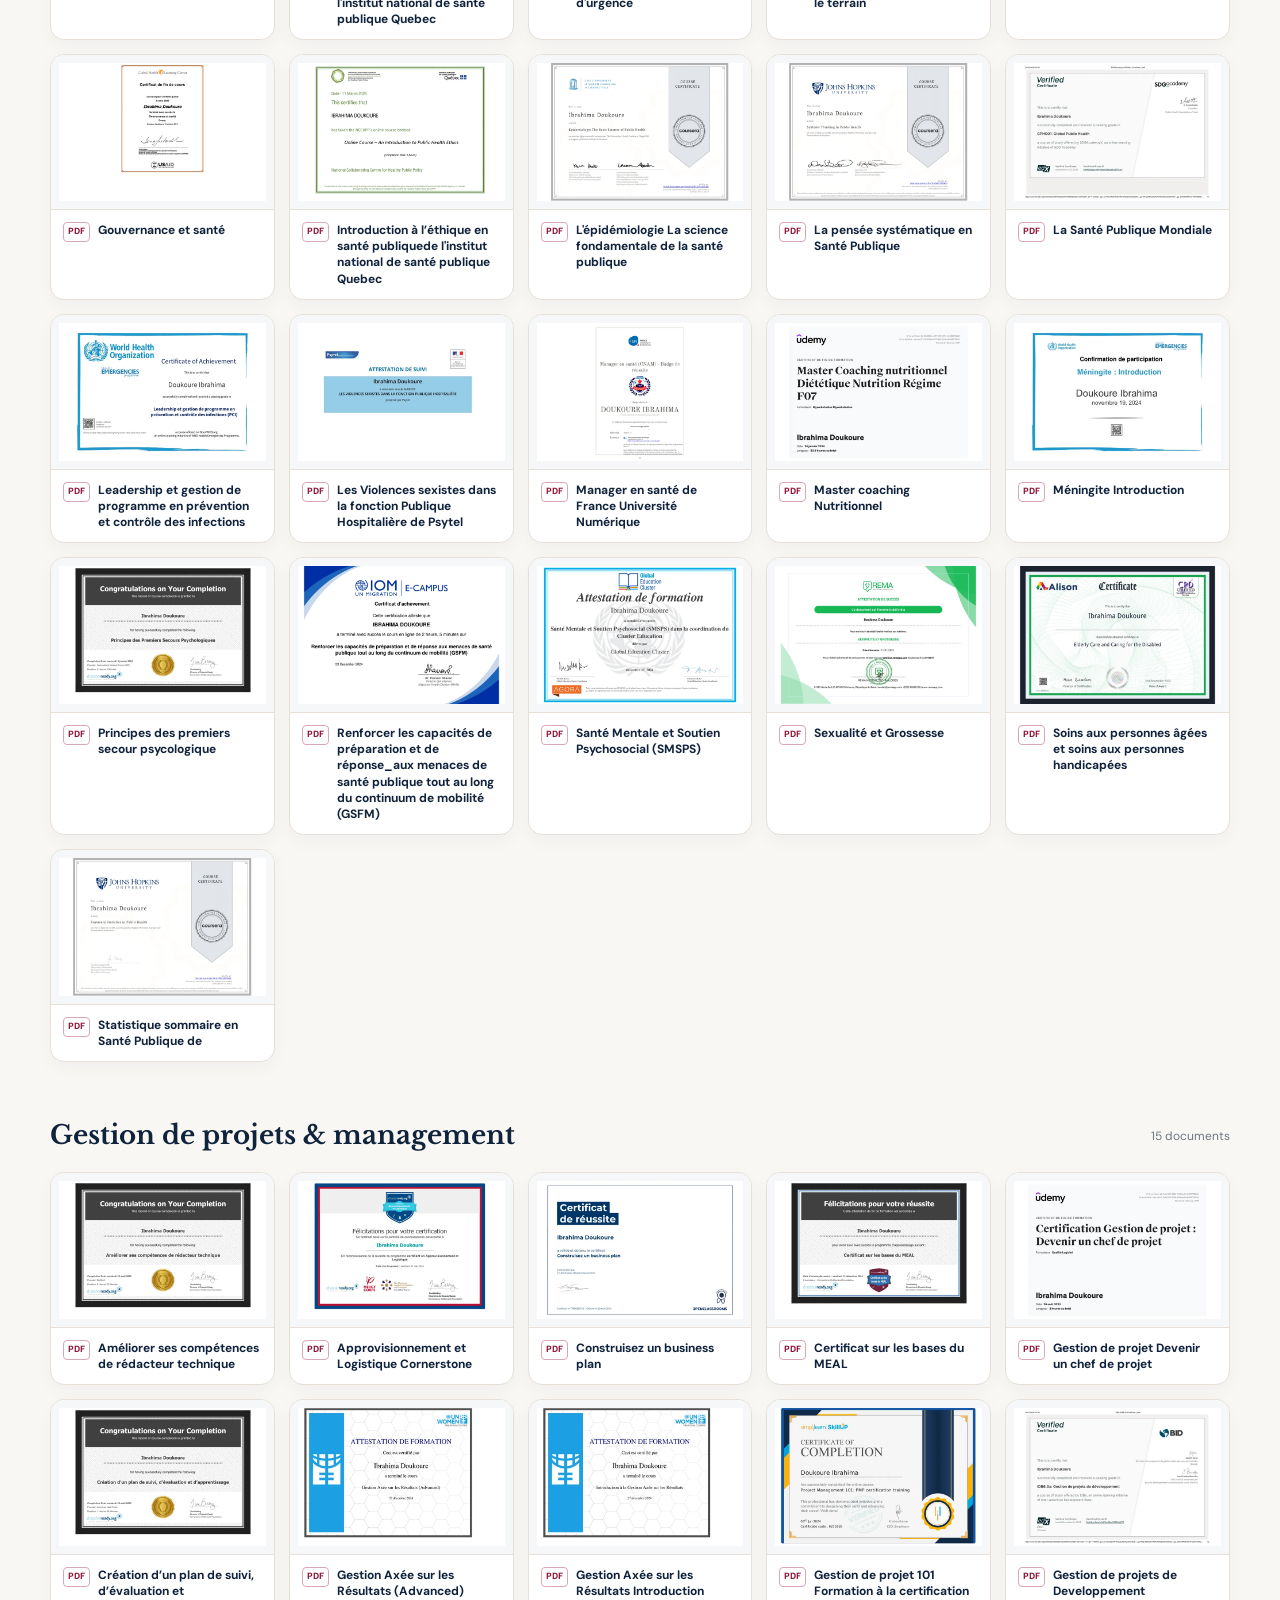
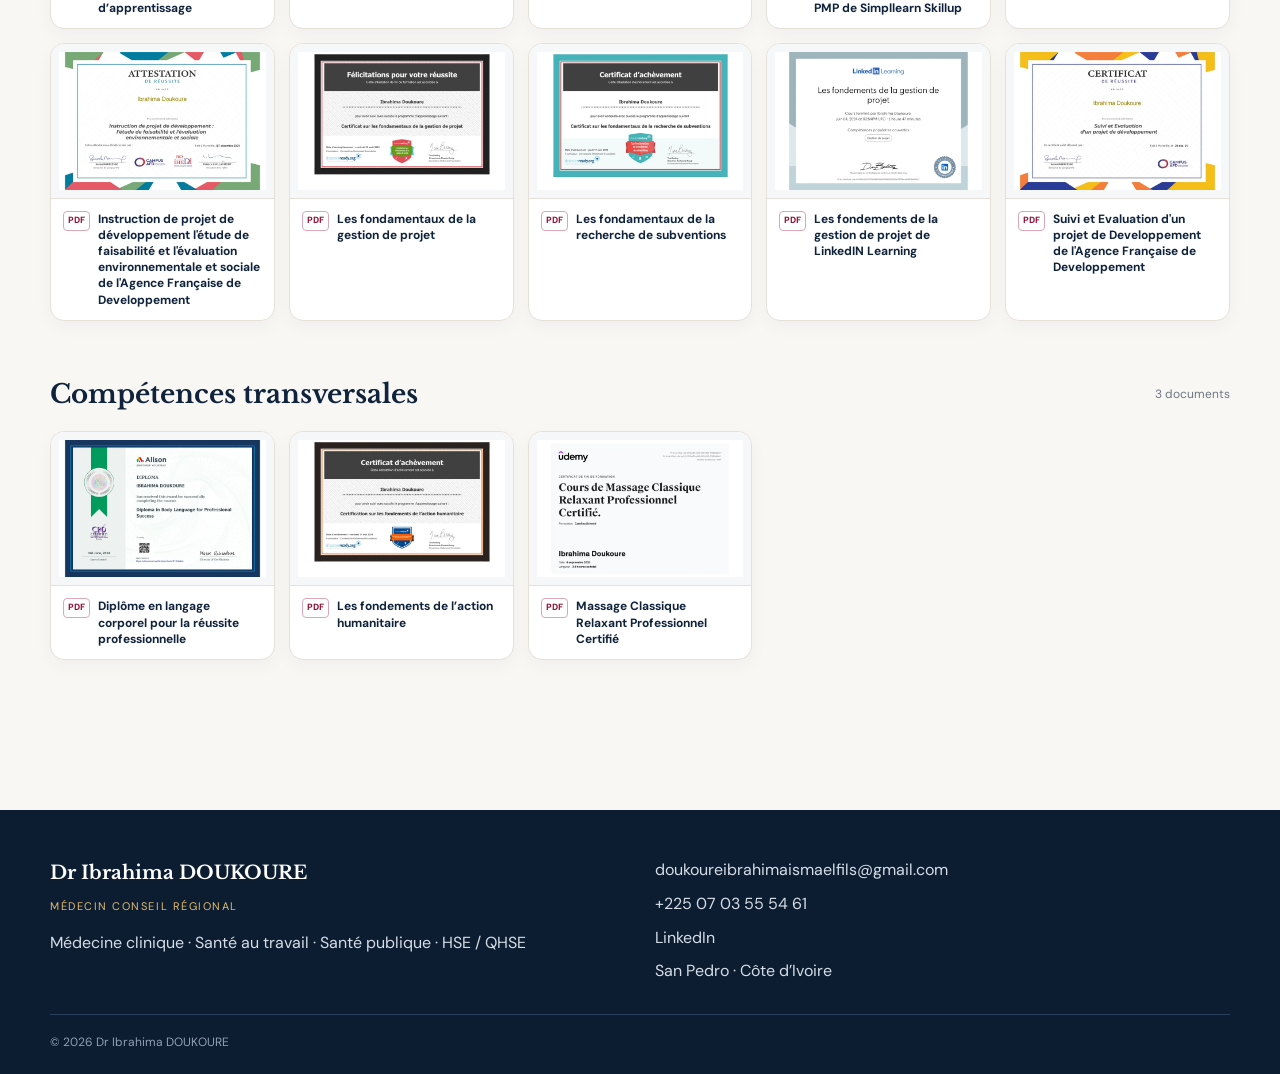
==== commit fcbe09b6: "mis à jour" ====
--- a/certifications.html
+++ b/certifications.html
@@ -36,320 +36,333 @@
     <div>
       <p class="kicker" data-fr="PARCOURS · PREUVES · VÉRIFICATION" data-en="CAREER · CREDENTIALS · VERIFICATION">PARCOURS · PREUVES · VÉRIFICATION</p>
       <h1 data-fr="Documents vérifiables" data-en="Verifiable documents">Documents vérifiables</h1>
-      <p data-fr="Diplômes, certificats et formations professionnelles disponibles à la vérification." data-en="Degrees, certificates and professional training documents available for verification.">Diplômes, certificats et formations professionnelles disponibles à la vérification.</p>
+      <p data-fr="Diplômes, certificats, attestations et formations professionnelles classés par domaine." data-en="Degrees, certificates and professional credentials organized by domain.">Diplômes, certificats, attestations et formations professionnelles classés par domaine.</p>
     </div>
     <img src="assets/img/portrait-principal.webp" alt="Dr Ibrahima DOUKOURE">
   </div>
 </section>
 <section class="filter-bar">
-  <div class="shell filters"><button class="filter-btn active" data-filter="all"><span data-fr="Tous" data-en="All">Tous</span></button><button class="filter-btn" data-filter="structurantes"><span data-fr="Diplômes / structurantes" data-en="Degrees / key credentials">Diplômes / structurantes</span></button><button class="filter-btn" data-filter="sante-travail"><span data-fr="Santé au travail" data-en="Occupational health">Santé au travail</span></button><button class="filter-btn" data-filter="sante-publique"><span data-fr="Santé publique" data-en="Public health">Santé publique</span></button><button class="filter-btn" data-filter="hse"><span data-fr="HSE / QHSE" data-en="HSE / QHSE">HSE / QHSE</span></button><button class="filter-btn" data-filter="urgences"><span data-fr="Urgences &amp; PCI" data-en="Emergencies &amp; IPC">Urgences &amp; PCI</span></button><button class="filter-btn" data-filter="projets"><span data-fr="Projets" data-en="Projects">Projets</span></button><button class="filter-btn" data-filter="complementaires"><span data-fr="Complémentaires" data-en="Additional">Complémentaires</span></button></div>
+  <div class="shell filters"><button class="filter-btn active" data-filter="all"><span data-fr="Tous" data-en="All">Tous</span></button>
+    <button class="filter-btn" data-filter="structurantes"><span data-fr="Diplômes structurants" data-en="Key degrees">Diplômes structurants</span></button>
+    <button class="filter-btn" data-filter="sante-travail"><span data-fr="Santé au travail" data-en="Occupational health">Santé au travail</span></button>
+    <button class="filter-btn" data-filter="hse"><span data-fr="HSE / QHSE" data-en="HSE / QHSE">HSE / QHSE</span></button>
+    <button class="filter-btn" data-filter="sante-publique"><span data-fr="Santé publique" data-en="Public health">Santé publique</span></button>
+    <button class="filter-btn" data-filter="projets"><span data-fr="Gestion de projets" data-en="Project management">Gestion de projets</span></button>
+    <button class="filter-btn" data-filter="complementaires"><span data-fr="Compétences transversales" data-en="Transferable skills">Compétences transversales</span></button></div>
 </section>
 <section class="section verification-page">
   <div class="shell">
+    <section class="doc-group" data-group="structurantes">
+      <div class="group-head"><h2 data-fr="Diplômes structurants" data-en="Key degrees &amp; postgraduate credentials">Diplômes structurants</h2><span>7 documents</span></div>
+      <div class="documents-grid">
+      <a class="doc-card" href="assets/documents/certificat-d-etudes-superieures-en-gestion-de-l-environnement-de-la-sante-et-de-la-securite.pdf" target="_blank" rel="noopener" data-category="structurantes">
+        <div class="doc-thumb"><img loading="lazy" src="assets/documents/thumbs/certificat-d-etudes-superieures-en-gestion-de-l-environnement-de-la-sante-et-de-la-securite.webp" alt="Certificat d&#x27;études supérieures en gestion de l&#x27;environnement, de la santé et de la sécurité"></div>
+        <div class="doc-meta"><span class="pdf-mark">PDF</span><strong>Certificat d&#x27;études supérieures en gestion de l&#x27;environnement, de la santé et de la sécurité</strong></div>
+      </a>
+      <a class="doc-card" href="assets/documents/diplome-ccl-medecine-de-travail.pdf" target="_blank" rel="noopener" data-category="structurantes">
+        <div class="doc-thumb"><img loading="lazy" src="assets/documents/thumbs/diplome-ccl-medecine-de-travail.webp" alt="Diplôme CCL Médecine de Travail"></div>
+        <div class="doc-meta"><span class="pdf-mark">PDF</span><strong>Diplôme CCL Médecine de Travail</strong></div>
+      </a>
+      <a class="doc-card" href="assets/documents/diplome-en-gestion-de-la-sante-de-la-securite-et-de-l-environnement-de-athena-global-education.pdf" target="_blank" rel="noopener" data-category="structurantes">
+        <div class="doc-thumb"><img loading="lazy" src="assets/documents/thumbs/diplome-en-gestion-de-la-sante-de-la-securite-et-de-l-environnement-de-athena-global-education.webp" alt="Diplôme en gestion de la santé, de la sécurité et de l&#x27;environnement de Athena Global Education"></div>
+        <div class="doc-meta"><span class="pdf-mark">PDF</span><strong>Diplôme en gestion de la santé, de la sécurité et de l&#x27;environnement de Athena Global Education</strong></div>
+      </a>
+      <a class="doc-card" href="assets/documents/diplome-expert-en-sante-publique-epidemiologie-et-promo3on-de-la-sante.pdf" target="_blank" rel="noopener" data-category="structurantes">
+        <div class="doc-thumb"><img loading="lazy" src="assets/documents/thumbs/diplome-expert-en-sante-publique-epidemiologie-et-promo3on-de-la-sante.webp" alt="Diplôme Expert en Santé Publique, Épidémiologie et Promo3on de la Santé"></div>
+        <div class="doc-meta"><span class="pdf-mark">PDF</span><strong>Diplôme Expert en Santé Publique, Épidémiologie et Promo3on de la Santé</strong></div>
+      </a>
+      <a class="doc-card" href="assets/documents/diplome-master-learn-medecine-de-travail.pdf" target="_blank" rel="noopener" data-category="structurantes">
+        <div class="doc-thumb"><img loading="lazy" src="assets/documents/thumbs/diplome-master-learn-medecine-de-travail.webp" alt="Diplôme Master Learn Médecine de Travail"></div>
+        <div class="doc-meta"><span class="pdf-mark">PDF</span><strong>Diplôme Master Learn Médecine de Travail</strong></div>
+      </a>
+      <a class="doc-card" href="assets/documents/expert-en-sante-publique-epidemiologie-et-promotion-de-la-sante.pdf" target="_blank" rel="noopener" data-category="structurantes">
+        <div class="doc-thumb"><img loading="lazy" src="assets/documents/thumbs/expert-en-sante-publique-epidemiologie-et-promotion-de-la-sante.webp" alt="Expert en Santé Publique, Épidémiologie et Promotion de la Santé"></div>
+        <div class="doc-meta"><span class="pdf-mark">PDF</span><strong>Expert en Santé Publique, Épidémiologie et Promotion de la Santé</strong></div>
+      </a>
+      <a class="doc-card" href="assets/documents/mastere-specialise-en-medecine-et-sante-au-travail.pdf" target="_blank" rel="noopener" data-category="structurantes">
+        <div class="doc-thumb"><img loading="lazy" src="assets/documents/thumbs/mastere-specialise-en-medecine-et-sante-au-travail.webp" alt="Mastère Spécialisé en Médecine et Santé au Travail"></div>
+        <div class="doc-meta"><span class="pdf-mark">PDF</span><strong>Mastère Spécialisé en Médecine et Santé au Travail</strong></div>
+      </a>
+      </div>
+    </section>
     <section class="doc-group" data-group="sante-travail">
-      <div class="group-head"><h2 data-fr="Santé au travail &amp; SST" data-en="Occupational health &amp; OHS">Santé au travail &amp; SST</h2><span>3 documents</span></div>
-      <div class="documents-grid">
-    <a class="doc-card" href="assets/documents/attestation-de-reussite-acquerir-les-notions-de-base-sur-les-produits-chimiques.pdf" target="_blank" rel="noopener" data-category="sante-travail">
-      <div class="doc-thumb"><img loading="lazy" src="assets/documents/thumbs/attestation-de-reussite-acquerir-les-notions-de-base-sur-les-produits-chimiques.webp" alt="Acquérir les notions de base sur les produits chimiques"></div>
-      <div class="doc-meta"><span class="pdf-mark">PDF</span><strong>Acquérir les notions de base sur les produits chimiques</strong></div>
-    </a>
-    <a class="doc-card" href="assets/documents/attestation-de-reussite-acquerir-les-notions-de-base-sur-les-risques-biologiques.pdf" target="_blank" rel="noopener" data-category="sante-travail">
-      <div class="doc-thumb"><img loading="lazy" src="assets/documents/thumbs/attestation-de-reussite-acquerir-les-notions-de-base-sur-les-risques-biologiques.webp" alt="Acquérir les notions de base sur les risques biologiques"></div>
-      <div class="doc-meta"><span class="pdf-mark">PDF</span><strong>Acquérir les notions de base sur les risques biologiques</strong></div>
-    </a>
-    <a class="doc-card" href="assets/documents/norme-iso-45001-2018-exigences-sante-et-securite-au-travail-de-udemy.pdf" target="_blank" rel="noopener" data-category="sante-travail">
-      <div class="doc-thumb"><img loading="lazy" src="assets/documents/thumbs/norme-iso-45001-2018-exigences-sante-et-securite-au-travail-de-udemy.webp" alt="Norme ISO 45001 2018 Exigences Santé et Sécurité au Travail"></div>
-      <div class="doc-meta"><span class="pdf-mark">PDF</span><strong>Norme ISO 45001 2018 Exigences Santé et Sécurité au Travail</strong></div>
-    </a></div>
+      <div class="group-head"><h2 data-fr="Santé au travail &amp; SST" data-en="Occupational health &amp; OHS">Santé au travail &amp; SST</h2><span>8 documents</span></div>
+      <div class="documents-grid">
+      <a class="doc-card" href="assets/documents/attestation-de-participation-acquerir-des-bases-en-prevention-des-risques-professionnels.pdf" target="_blank" rel="noopener" data-category="sante-travail">
+        <div class="doc-thumb"><img loading="lazy" src="assets/documents/thumbs/attestation-de-participation-acquerir-des-bases-en-prevention-des-risques-professionnels.webp" alt="Acquérir des bases en prévention des risques professionnels"></div>
+        <div class="doc-meta"><span class="pdf-mark">PDF</span><strong>Acquérir des bases en prévention des risques professionnels</strong></div>
+      </a>
+      <a class="doc-card" href="assets/documents/attestation-de-participation-sante-au-travail-dans-le-secteur-manufacturiere.pdf" target="_blank" rel="noopener" data-category="sante-travail">
+        <div class="doc-thumb"><img loading="lazy" src="assets/documents/thumbs/attestation-de-participation-sante-au-travail-dans-le-secteur-manufacturiere.webp" alt="santé au travail dans le secteur manufacturière"></div>
+        <div class="doc-meta"><span class="pdf-mark">PDF</span><strong>santé au travail dans le secteur manufacturière</strong></div>
+      </a>
+      <a class="doc-card" href="assets/documents/attestation-de-reussite-acquerir-des-bases-en-prevention-des-risques-professionnels.pdf" target="_blank" rel="noopener" data-category="sante-travail">
+        <div class="doc-thumb"><img loading="lazy" src="assets/documents/thumbs/attestation-de-reussite-acquerir-des-bases-en-prevention-des-risques-professionnels.webp" alt="Acquérir des bases en prévention des risques professionnels"></div>
+        <div class="doc-meta"><span class="pdf-mark">PDF</span><strong>Acquérir des bases en prévention des risques professionnels</strong></div>
+      </a>
+      <a class="doc-card" href="assets/documents/attestation-de-reussite-acquerir-les-notions-de-base-sur-les-produits-chimiques.pdf" target="_blank" rel="noopener" data-category="sante-travail">
+        <div class="doc-thumb"><img loading="lazy" src="assets/documents/thumbs/attestation-de-reussite-acquerir-les-notions-de-base-sur-les-produits-chimiques.webp" alt="Acquérir les notions de base sur les produits chimiques"></div>
+        <div class="doc-meta"><span class="pdf-mark">PDF</span><strong>Acquérir les notions de base sur les produits chimiques</strong></div>
+      </a>
+      <a class="doc-card" href="assets/documents/attestation-de-reussite-acquerir-les-notions-de-base-sur-les-risques-biologiques.pdf" target="_blank" rel="noopener" data-category="sante-travail">
+        <div class="doc-thumb"><img loading="lazy" src="assets/documents/thumbs/attestation-de-reussite-acquerir-les-notions-de-base-sur-les-risques-biologiques.webp" alt="Acquérir les notions de base sur les risques biologiques"></div>
+        <div class="doc-meta"><span class="pdf-mark">PDF</span><strong>Acquérir les notions de base sur les risques biologiques</strong></div>
+      </a>
+      <a class="doc-card" href="assets/documents/certificat-de-participation-enterprises-et-travail-decent-presentation-generale-de-la-declaration-sur-les-emn.pdf" target="_blank" rel="noopener" data-category="sante-travail">
+        <div class="doc-thumb"><img loading="lazy" src="assets/documents/thumbs/certificat-de-participation-enterprises-et-travail-decent-presentation-generale-de-la-declaration-sur-les-emn.webp" alt="Enterprises et Travail Décent présentation générale de la Déclaration sur les EMN"></div>
+        <div class="doc-meta"><span class="pdf-mark">PDF</span><strong>Enterprises et Travail Décent présentation générale de la Déclaration sur les EMN</strong></div>
+      </a>
+      <a class="doc-card" href="assets/documents/enjeux-de-la-prevention-medicale-de-rema.pdf" target="_blank" rel="noopener" data-category="sante-travail">
+        <div class="doc-thumb"><img loading="lazy" src="assets/documents/thumbs/enjeux-de-la-prevention-medicale-de-rema.webp" alt="Enjeux de la prévention médicale"></div>
+        <div class="doc-meta"><span class="pdf-mark">PDF</span><strong>Enjeux de la prévention médicale</strong></div>
+      </a>
+      <a class="doc-card" href="assets/documents/norme-iso-45001-2018-exigences-sante-et-securite-au-travail-de-udemy.pdf" target="_blank" rel="noopener" data-category="sante-travail">
+        <div class="doc-thumb"><img loading="lazy" src="assets/documents/thumbs/norme-iso-45001-2018-exigences-sante-et-securite-au-travail-de-udemy.webp" alt="Norme ISO 45001 2018 Exigences Santé et Sécurité au Travail"></div>
+        <div class="doc-meta"><span class="pdf-mark">PDF</span><strong>Norme ISO 45001 2018 Exigences Santé et Sécurité au Travail</strong></div>
+      </a>
+      </div>
+    </section>
+    <section class="doc-group" data-group="hse">
+      <div class="group-head"><h2 data-fr="HSE / QHSE &amp; gestion des risques" data-en="HSE / QHSE &amp; risk management">HSE / QHSE &amp; gestion des risques</h2><span>11 documents</span></div>
+      <div class="documents-grid">
+      <a class="doc-card" href="assets/documents/certificat-de-base-en-sante-securite-et-environnement-de-udemy.pdf" target="_blank" rel="noopener" data-category="hse">
+        <div class="doc-thumb"><img loading="lazy" src="assets/documents/thumbs/certificat-de-base-en-sante-securite-et-environnement-de-udemy.webp" alt="Certificat de base en santé, sécurité et environnement"></div>
+        <div class="doc-meta"><span class="pdf-mark">PDF</span><strong>Certificat de base en santé, sécurité et environnement</strong></div>
+      </a>
+      <a class="doc-card" href="assets/documents/comprendre-la-resilience-de-convention-on-biological-diversity-pro-natura-swedbio-et-un.pdf" target="_blank" rel="noopener" data-category="hse">
+        <div class="doc-thumb"><img loading="lazy" src="assets/documents/thumbs/comprendre-la-resilience-de-convention-on-biological-diversity-pro-natura-swedbio-et-un.webp" alt="Comprendre la Résilience de Convention on Biological Diversity, pro natura, SwedBio, et UN"></div>
+        <div class="doc-meta"><span class="pdf-mark">PDF</span><strong>Comprendre la Résilience de Convention on Biological Diversity, pro natura, SwedBio, et UN</strong></div>
+      </a>
+      <a class="doc-card" href="assets/documents/les-fondamentaux-de-la-gestion-des-risques-de-securite-de-cornerstone-ondemand-foundation.pdf" target="_blank" rel="noopener" data-category="hse">
+        <div class="doc-thumb"><img loading="lazy" src="assets/documents/thumbs/les-fondamentaux-de-la-gestion-des-risques-de-securite-de-cornerstone-ondemand-foundation.webp" alt="Les fondamentaux de la gestion des risques de sécurité"></div>
+        <div class="doc-meta"><span class="pdf-mark">PDF</span><strong>Les fondamentaux de la gestion des risques de sécurité</strong></div>
+      </a>
+      <a class="doc-card" href="assets/documents/maitriser-la-gestion-des-dangers-et-de-la-securite-de-cambridge-international-qualifications-angleterre.pdf" target="_blank" rel="noopener" data-category="hse">
+        <div class="doc-thumb"><img loading="lazy" src="assets/documents/thumbs/maitriser-la-gestion-des-dangers-et-de-la-securite-de-cambridge-international-qualifications-angleterre.webp" alt="Maîtriser la gestion des dangers et de la sécurité"></div>
+        <div class="doc-meta"><span class="pdf-mark">PDF</span><strong>Maîtriser la gestion des dangers et de la sécurité</strong></div>
+      </a>
+      <a class="doc-card" href="assets/documents/notions-de-base-sur-la-gestion-de-la-securite-de-cambridge-international-qualifications-angleterre.pdf" target="_blank" rel="noopener" data-category="hse">
+        <div class="doc-thumb"><img loading="lazy" src="assets/documents/thumbs/notions-de-base-sur-la-gestion-de-la-securite-de-cambridge-international-qualifications-angleterre.webp" alt="Notions de base sur la gestion de la sécurité"></div>
+        <div class="doc-meta"><span class="pdf-mark">PDF</span><strong>Notions de base sur la gestion de la sécurité</strong></div>
+      </a>
+      <a class="doc-card" href="assets/documents/notions-de-base-sur-la-securite-incendie-de-cambridge-international-qualifications-angleterre.pdf" target="_blank" rel="noopener" data-category="hse">
+        <div class="doc-thumb"><img loading="lazy" src="assets/documents/thumbs/notions-de-base-sur-la-securite-incendie-de-cambridge-international-qualifications-angleterre.webp" alt="Notions de base sur la sécurité incendie"></div>
+        <div class="doc-meta"><span class="pdf-mark">PDF</span><strong>Notions de base sur la sécurité incendie</strong></div>
+      </a>
+      <a class="doc-card" href="assets/documents/principes-de-base-de-la-gestion-de-la-securite-de-cambridge-international-qualifications-angleterre.pdf" target="_blank" rel="noopener" data-category="hse">
+        <div class="doc-thumb"><img loading="lazy" src="assets/documents/thumbs/principes-de-base-de-la-gestion-de-la-securite-de-cambridge-international-qualifications-angleterre.webp" alt="Principes de base de la gestion de la sécurité"></div>
+        <div class="doc-meta"><span class="pdf-mark">PDF</span><strong>Principes de base de la gestion de la sécurité</strong></div>
+      </a>
+      <a class="doc-card" href="assets/documents/principes-de-base-des-procedures-d-urgence-de-cambridge-international-qualifications-angleterre.pdf" target="_blank" rel="noopener" data-category="hse">
+        <div class="doc-thumb"><img loading="lazy" src="assets/documents/thumbs/principes-de-base-des-procedures-d-urgence-de-cambridge-international-qualifications-angleterre.webp" alt="Principes de base des procédures d&#x27;urgence"></div>
+        <div class="doc-meta"><span class="pdf-mark">PDF</span><strong>Principes de base des procédures d&#x27;urgence</strong></div>
+      </a>
+      <a class="doc-card" href="assets/documents/principes-essentiels-de-la-securite-et-de-la-gestion-de-risque-de-cambridge-international-qualifications-angle.pdf" target="_blank" rel="noopener" data-category="hse">
+        <div class="doc-thumb"><img loading="lazy" src="assets/documents/thumbs/principes-essentiels-de-la-securite-et-de-la-gestion-de-risque-de-cambridge-international-qualifications-angle.webp" alt="Principes essentiels de la sécurité et de la gestion de risque"></div>
+        <div class="doc-meta"><span class="pdf-mark">PDF</span><strong>Principes essentiels de la sécurité et de la gestion de risque</strong></div>
+      </a>
+      <a class="doc-card" href="assets/documents/professionnel-de-la-gestion-des-risques-de-securite-niveau-regional.pdf" target="_blank" rel="noopener" data-category="hse">
+        <div class="doc-thumb"><img loading="lazy" src="assets/documents/thumbs/professionnel-de-la-gestion-des-risques-de-securite-niveau-regional.webp" alt="Professionnel de la gestion des risques de sécurité Niveau régional"></div>
+        <div class="doc-meta"><span class="pdf-mark">PDF</span><strong>Professionnel de la gestion des risques de sécurité Niveau régional</strong></div>
+      </a>
+      <a class="doc-card" href="assets/documents/professionnel-de-la-gestion-des-risques-de-securite-niveau-national-de-international-ngo-safety-and-security-a.pdf" target="_blank" rel="noopener" data-category="hse">
+        <div class="doc-thumb"><img loading="lazy" src="assets/documents/thumbs/professionnel-de-la-gestion-des-risques-de-securite-niveau-national-de-international-ngo-safety-and-security-a.webp" alt="Professionnel de la gestion des risques de sécurité – Niveau national de International NGO Safety and Security Association (INSSA)"></div>
+        <div class="doc-meta"><span class="pdf-mark">PDF</span><strong>Professionnel de la gestion des risques de sécurité – Niveau national de International NGO Safety and Security Association (INSSA)</strong></div>
+      </a>
+      </div>
     </section>
     <section class="doc-group" data-group="sante-publique">
-      <div class="group-head"><h2 data-fr="Santé publique &amp; épidémiologie" data-en="Public health &amp; epidemiology">Santé publique &amp; épidémiologie</h2><span>4 documents</span></div>
-      <div class="documents-grid">
-    <a class="doc-card" href="assets/documents/certificat-d-accomplissememnt-ipm-de-l-universite-d-oxford-et-programme-des-nations-unies-pour-le-developpemen.pdf" target="_blank" rel="noopener" data-category="sante-publique">
-      <div class="doc-thumb"><img loading="lazy" src="assets/documents/thumbs/certificat-d-accomplissememnt-ipm-de-l-universite-d-oxford-et-programme-des-nations-unies-pour-le-developpemen.webp" alt="IPM de l&#x27; Université d&#x27;Oxford et Programme des Nations Unies pour le développement (PNUD)"></div>
-      <div class="doc-meta"><span class="pdf-mark">PDF</span><strong>IPM de l&#x27; Université d&#x27;Oxford et Programme des Nations Unies pour le développement (PNUD)</strong></div>
-    </a>
-    <a class="doc-card" href="assets/documents/elimination-du-paludisme-de-l-oms-health-emergences-programmes.pdf" target="_blank" rel="noopener" data-category="sante-publique">
-      <div class="doc-thumb"><img loading="lazy" src="assets/documents/thumbs/elimination-du-paludisme-de-l-oms-health-emergences-programmes.webp" alt="Elimination du paludisme"></div>
-      <div class="doc-meta"><span class="pdf-mark">PDF</span><strong>Elimination du paludisme</strong></div>
-    </a>
-    <a class="doc-card" href="assets/documents/gestion-de-l-anemie-en-afrique-de-rema.pdf" target="_blank" rel="noopener" data-category="sante-publique">
-      <div class="doc-thumb"><img loading="lazy" src="assets/documents/thumbs/gestion-de-l-anemie-en-afrique-de-rema.webp" alt="Gestion de l&#x27;anemie en Afrique"></div>
-      <div class="doc-meta"><span class="pdf-mark">PDF</span><strong>Gestion de l&#x27;anemie en Afrique</strong></div>
-    </a>
-    <a class="doc-card" href="assets/documents/statistique-sommaire-en-sante-publique-de-de-johns-hopkins-university.pdf" target="_blank" rel="noopener" data-category="sante-publique">
-      <div class="doc-thumb"><img loading="lazy" src="assets/documents/thumbs/statistique-sommaire-en-sante-publique-de-de-johns-hopkins-university.webp" alt="Statistique sommaire en Santé Publique de"></div>
-      <div class="doc-meta"><span class="pdf-mark">PDF</span><strong>Statistique sommaire en Santé Publique de</strong></div>
-    </a></div>
-    </section>
-    <section class="doc-group" data-group="hse">
-      <div class="group-head"><h2 data-fr="HSE / QHSE &amp; sécurité" data-en="HSE / QHSE &amp; safety">HSE / QHSE &amp; sécurité</h2><span>7 documents</span></div>
-      <div class="documents-grid">
-    <a class="doc-card" href="assets/documents/certificat-d-etudes-superieures-en-gestion-de-l-environnement-de-la-sante-et-de-la-securite.pdf" target="_blank" rel="noopener" data-category="hse">
-      <div class="doc-thumb"><img loading="lazy" src="assets/documents/thumbs/certificat-d-etudes-superieures-en-gestion-de-l-environnement-de-la-sante-et-de-la-securite.webp" alt="Certificat d&#x27;études supérieures en gestion de l&#x27;environnement, de la santé et de la sécurité"></div>
-      <div class="doc-meta"><span class="pdf-mark">PDF</span><strong>Certificat d&#x27;études supérieures en gestion de l&#x27;environnement, de la santé et de la sécurité</strong></div>
-    </a>
-    <a class="doc-card" href="assets/documents/certificat-de-base-en-sante-securite-et-environnement-de-udemy.pdf" target="_blank" rel="noopener" data-category="hse">
-      <div class="doc-thumb"><img loading="lazy" src="assets/documents/thumbs/certificat-de-base-en-sante-securite-et-environnement-de-udemy.webp" alt="Certificat de base en santé, sécurité et environnement"></div>
-      <div class="doc-meta"><span class="pdf-mark">PDF</span><strong>Certificat de base en santé, sécurité et environnement</strong></div>
-    </a>
-    <a class="doc-card" href="assets/documents/diplome-en-gestion-de-la-sante-de-la-securite-et-de-l-environnement-de-athena-global-education.pdf" target="_blank" rel="noopener" data-category="hse">
-      <div class="doc-thumb"><img loading="lazy" src="assets/documents/thumbs/diplome-en-gestion-de-la-sante-de-la-securite-et-de-l-environnement-de-athena-global-education.webp" alt="Diplôme en gestion de la santé, de la sécurité et de l&#x27;environnement de Athena Global Education"></div>
-      <div class="doc-meta"><span class="pdf-mark">PDF</span><strong>Diplôme en gestion de la santé, de la sécurité et de l&#x27;environnement de Athena Global Education</strong></div>
-    </a>
-    <a class="doc-card" href="assets/documents/instruction-de-projet-de-developpement-l-etude-de-faisabilite-et-l-evaluation-environnementale-et-sociale-de-l.pdf" target="_blank" rel="noopener" data-category="hse">
-      <div class="doc-thumb"><img loading="lazy" src="assets/documents/thumbs/instruction-de-projet-de-developpement-l-etude-de-faisabilite-et-l-evaluation-environnementale-et-sociale-de-l.webp" alt="Instruction de projet de développement l&#x27;étude de faisabilité et l&#x27;évaluation environnementale et sociale de l&#x27;Agence Française de Developpement"></div>
-      <div class="doc-meta"><span class="pdf-mark">PDF</span><strong>Instruction de projet de développement l&#x27;étude de faisabilité et l&#x27;évaluation environnementale et sociale de l&#x27;Agence Française de Developpement</strong></div>
-    </a>
-    <a class="doc-card" href="assets/documents/maitriser-la-gestion-des-dangers-et-de-la-securite-de-cambridge-international-qualifications-angleterre.pdf" target="_blank" rel="noopener" data-category="hse">
-      <div class="doc-thumb"><img loading="lazy" src="assets/documents/thumbs/maitriser-la-gestion-des-dangers-et-de-la-securite-de-cambridge-international-qualifications-angleterre.webp" alt="Maîtriser la gestion des dangers et de la sécurité"></div>
-      <div class="doc-meta"><span class="pdf-mark">PDF</span><strong>Maîtriser la gestion des dangers et de la sécurité</strong></div>
-    </a>
-    <a class="doc-card" href="assets/documents/notions-de-base-sur-la-securite-incendie-de-cambridge-international-qualifications-angleterre.pdf" target="_blank" rel="noopener" data-category="hse">
-      <div class="doc-thumb"><img loading="lazy" src="assets/documents/thumbs/notions-de-base-sur-la-securite-incendie-de-cambridge-international-qualifications-angleterre.webp" alt="Notions de base sur la sécurité incendie"></div>
-      <div class="doc-meta"><span class="pdf-mark">PDF</span><strong>Notions de base sur la sécurité incendie</strong></div>
-    </a>
-    <a class="doc-card" href="assets/documents/professionnel-de-la-gestion-des-risques-de-securite-niveau-national-de-international-ngo-safety-and-security-a.pdf" target="_blank" rel="noopener" data-category="hse">
-      <div class="doc-thumb"><img loading="lazy" src="assets/documents/thumbs/professionnel-de-la-gestion-des-risques-de-securite-niveau-national-de-international-ngo-safety-and-security-a.webp" alt="Professionnel de la gestion des risques de sécurité – Niveau national de International NGO Safety and Security Association (INSSA)"></div>
-      <div class="doc-meta"><span class="pdf-mark">PDF</span><strong>Professionnel de la gestion des risques de sécurité – Niveau national de International NGO Safety and Security Association (INSSA)</strong></div>
-    </a></div>
-    </section>
-    <section class="doc-group" data-group="urgences">
-      <div class="group-head"><h2 data-fr="Urgences sanitaires &amp; PCI" data-en="Health emergencies &amp; IPC">Urgences sanitaires &amp; PCI</h2><span>10 documents</span></div>
-      <div class="documents-grid">
-    <a class="doc-card" href="assets/documents/approvisionnement-et-logistique-cornerstone-de-ondemand-foundation.pdf" target="_blank" rel="noopener" data-category="urgences">
-      <div class="doc-thumb"><img loading="lazy" src="assets/documents/thumbs/approvisionnement-et-logistique-cornerstone-de-ondemand-foundation.webp" alt="Approvisionnement et Logistique Cornerstone"></div>
-      <div class="doc-meta"><span class="pdf-mark">PDF</span><strong>Approvisionnement et Logistique Cornerstone</strong></div>
-    </a>
-    <a class="doc-card" href="assets/documents/centre-d-operation-d-urgence-de-sante-publique-de-l-oms-health-emergences-programmes.pdf" target="_blank" rel="noopener" data-category="urgences">
-      <div class="doc-thumb"><img loading="lazy" src="assets/documents/thumbs/centre-d-operation-d-urgence-de-sante-publique-de-l-oms-health-emergences-programmes.webp" alt="Centre d&#x27;operation d&#x27;urgence de santé Publique"></div>
-      <div class="doc-meta"><span class="pdf-mark">PDF</span><strong>Centre d&#x27;operation d&#x27;urgence de santé Publique</strong></div>
-    </a>
-    <a class="doc-card" href="assets/documents/certificat-prise-en-charge-clinique-des-survivantes-de-viol-et-de-violence-exercee-de-ondemand-foundation.pdf" target="_blank" rel="noopener" data-category="urgences">
-      <div class="doc-thumb"><img loading="lazy" src="assets/documents/thumbs/certificat-prise-en-charge-clinique-des-survivantes-de-viol-et-de-violence-exercee-de-ondemand-foundation.webp" alt="Certificat Prise en charge clinique des survivantes de viol et de violence exercée"></div>
-      <div class="doc-meta"><span class="pdf-mark">PDF</span><strong>Certificat Prise en charge clinique des survivantes de viol et de violence exercée</strong></div>
-    </a>
-    <a class="doc-card" href="assets/documents/formation-de-base-sur-la-nutrition-en-situation-d-urgence-de-l-unicef.pdf" target="_blank" rel="noopener" data-category="urgences">
-      <div class="doc-thumb"><img loading="lazy" src="assets/documents/thumbs/formation-de-base-sur-la-nutrition-en-situation-d-urgence-de-l-unicef.webp" alt="Formation de base sur la nutrition en situation d&#x27;urgence"></div>
-      <div class="doc-meta"><span class="pdf-mark">PDF</span><strong>Formation de base sur la nutrition en situation d&#x27;urgence</strong></div>
-    </a>
-    <a class="doc-card" href="assets/documents/leadership-et-gestion-de-programme-en-prevention-et-controle-des-infections-de-l-oms-health-emergences-program.pdf" target="_blank" rel="noopener" data-category="urgences">
-      <div class="doc-thumb"><img loading="lazy" src="assets/documents/thumbs/leadership-et-gestion-de-programme-en-prevention-et-controle-des-infections-de-l-oms-health-emergences-program.webp" alt="Leadership et gestion de programme en prévention et contrôle des infections"></div>
-      <div class="doc-meta"><span class="pdf-mark">PDF</span><strong>Leadership et gestion de programme en prévention et contrôle des infections</strong></div>
-    </a>
-    <a class="doc-card" href="assets/documents/les-fondements-de-l-action-humanitaire-de-cornerstone-ondemand-foundation.pdf" target="_blank" rel="noopener" data-category="urgences">
-      <div class="doc-thumb"><img loading="lazy" src="assets/documents/thumbs/les-fondements-de-l-action-humanitaire-de-cornerstone-ondemand-foundation.webp" alt="Les fondements de l’action humanitaire"></div>
-      <div class="doc-meta"><span class="pdf-mark">PDF</span><strong>Les fondements de l’action humanitaire</strong></div>
-    </a>
-    <a class="doc-card" href="assets/documents/les-violences-sexistes-dans-la-fonction-publique-hospitaliere-de-psytel.pdf" target="_blank" rel="noopener" data-category="urgences">
-      <div class="doc-thumb"><img loading="lazy" src="assets/documents/thumbs/les-violences-sexistes-dans-la-fonction-publique-hospitaliere-de-psytel.webp" alt="Les Violences sexistes dans la fonction Publique Hospitalière de Psytel"></div>
-      <div class="doc-meta"><span class="pdf-mark">PDF</span><strong>Les Violences sexistes dans la fonction Publique Hospitalière de Psytel</strong></div>
-    </a>
-    <a class="doc-card" href="assets/documents/master-coaching-nutritionnel-de-mywebstudies.pdf" target="_blank" rel="noopener" data-category="urgences">
-      <div class="doc-thumb"><img loading="lazy" src="assets/documents/thumbs/master-coaching-nutritionnel-de-mywebstudies.webp" alt="Master coaching Nutritionnel"></div>
-      <div class="doc-meta"><span class="pdf-mark">PDF</span><strong>Master coaching Nutritionnel</strong></div>
-    </a>
-    <a class="doc-card" href="assets/documents/principes-de-base-des-procedures-d-urgence-de-cambridge-international-qualifications-angleterre.pdf" target="_blank" rel="noopener" data-category="urgences">
-      <div class="doc-thumb"><img loading="lazy" src="assets/documents/thumbs/principes-de-base-des-procedures-d-urgence-de-cambridge-international-qualifications-angleterre.webp" alt="Principes de base des procédures d&#x27;urgence"></div>
-      <div class="doc-meta"><span class="pdf-mark">PDF</span><strong>Principes de base des procédures d&#x27;urgence</strong></div>
-    </a>
-    <a class="doc-card" href="assets/documents/principes-des-premiers-secour-psycologique-de-ondemand-foundation.pdf" target="_blank" rel="noopener" data-category="urgences">
-      <div class="doc-thumb"><img loading="lazy" src="assets/documents/thumbs/principes-des-premiers-secour-psycologique-de-ondemand-foundation.webp" alt="Principes des premiers secour psycologique"></div>
-      <div class="doc-meta"><span class="pdf-mark">PDF</span><strong>Principes des premiers secour psycologique</strong></div>
-    </a></div>
+      <div class="group-head"><h2 data-fr="Santé publique &amp; épidémiologie" data-en="Public health &amp; epidemiology">Santé publique &amp; épidémiologie</h2><span>26 documents</span></div>
+      <div class="documents-grid">
+      <a class="doc-card" href="assets/documents/centre-d-operation-d-urgence-de-sante-publique-de-l-oms-health-emergences-programmes.pdf" target="_blank" rel="noopener" data-category="sante-publique">
+        <div class="doc-thumb"><img loading="lazy" src="assets/documents/thumbs/centre-d-operation-d-urgence-de-sante-publique-de-l-oms-health-emergences-programmes.webp" alt="Centre d&#x27;operation d&#x27;urgence de santé Publique"></div>
+        <div class="doc-meta"><span class="pdf-mark">PDF</span><strong>Centre d&#x27;operation d&#x27;urgence de santé Publique</strong></div>
+      </a>
+      <a class="doc-card" href="assets/documents/certificat-d-accomplissememnt-ipm-de-l-universite-d-oxford-et-programme-des-nations-unies-pour-le-developpemen.pdf" target="_blank" rel="noopener" data-category="sante-publique">
+        <div class="doc-thumb"><img loading="lazy" src="assets/documents/thumbs/certificat-d-accomplissememnt-ipm-de-l-universite-d-oxford-et-programme-des-nations-unies-pour-le-developpemen.webp" alt="IPM de l&#x27; Université d&#x27;Oxford et Programme des Nations Unies pour le développement (PNUD)"></div>
+        <div class="doc-meta"><span class="pdf-mark">PDF</span><strong>IPM de l&#x27; Université d&#x27;Oxford et Programme des Nations Unies pour le développement (PNUD)</strong></div>
+      </a>
+      <a class="doc-card" href="assets/documents/certificat-prise-en-charge-clinique-des-survivantes-de-viol-et-de-violence-exercee-de-ondemand-foundation.pdf" target="_blank" rel="noopener" data-category="sante-publique">
+        <div class="doc-thumb"><img loading="lazy" src="assets/documents/thumbs/certificat-prise-en-charge-clinique-des-survivantes-de-viol-et-de-violence-exercee-de-ondemand-foundation.webp" alt="Certificat Prise en charge clinique des survivantes de viol et de violence exercée"></div>
+        <div class="doc-meta"><span class="pdf-mark">PDF</span><strong>Certificat Prise en charge clinique des survivantes de viol et de violence exercée</strong></div>
+      </a>
+      <a class="doc-card" href="assets/documents/diplome-en-sante-et-soins-sociaux-de-alison.pdf" target="_blank" rel="noopener" data-category="sante-publique">
+        <div class="doc-thumb"><img loading="lazy" src="assets/documents/thumbs/diplome-en-sante-et-soins-sociaux-de-alison.webp" alt="Diplôme en santé et soins sociaux"></div>
+        <div class="doc-meta"><span class="pdf-mark">PDF</span><strong>Diplôme en santé et soins sociaux</strong></div>
+      </a>
+      <a class="doc-card" href="assets/documents/dysfonctions-erectiles-de-rema.pdf" target="_blank" rel="noopener" data-category="sante-publique">
+        <div class="doc-thumb"><img loading="lazy" src="assets/documents/thumbs/dysfonctions-erectiles-de-rema.webp" alt="Dysfonctions Erectiles"></div>
+        <div class="doc-meta"><span class="pdf-mark">PDF</span><strong>Dysfonctions Erectiles</strong></div>
+      </a>
+      <a class="doc-card" href="assets/documents/elimination-du-paludisme-de-l-oms-health-emergences-programmes.pdf" target="_blank" rel="noopener" data-category="sante-publique">
+        <div class="doc-thumb"><img loading="lazy" src="assets/documents/thumbs/elimination-du-paludisme-de-l-oms-health-emergences-programmes.webp" alt="Elimination du paludisme"></div>
+        <div class="doc-meta"><span class="pdf-mark">PDF</span><strong>Elimination du paludisme</strong></div>
+      </a>
+      <a class="doc-card" href="assets/documents/evaluation-de-l-impact-sur-la-sante-etape-par-etape-de-l-institut-national-de-sante-publique-quebec.pdf" target="_blank" rel="noopener" data-category="sante-publique">
+        <div class="doc-thumb"><img loading="lazy" src="assets/documents/thumbs/evaluation-de-l-impact-sur-la-sante-etape-par-etape-de-l-institut-national-de-sante-publique-quebec.webp" alt="Évaluation de l’impact sur la santé, étape par étape de l&#x27;institut national de santé publique Quebec"></div>
+        <div class="doc-meta"><span class="pdf-mark">PDF</span><strong>Évaluation de l’impact sur la santé, étape par étape de l&#x27;institut national de santé publique Quebec</strong></div>
+      </a>
+      <a class="doc-card" href="assets/documents/formation-de-base-sur-la-nutrition-en-situation-d-urgence-de-l-unicef.pdf" target="_blank" rel="noopener" data-category="sante-publique">
+        <div class="doc-thumb"><img loading="lazy" src="assets/documents/thumbs/formation-de-base-sur-la-nutrition-en-situation-d-urgence-de-l-unicef.webp" alt="Formation de base sur la nutrition en situation d&#x27;urgence"></div>
+        <div class="doc-meta"><span class="pdf-mark">PDF</span><strong>Formation de base sur la nutrition en situation d&#x27;urgence</strong></div>
+      </a>
+      <a class="doc-card" href="assets/documents/gestion-d-infodemie-travailler-efficacement-sur-le-terrain-de-oms.pdf" target="_blank" rel="noopener" data-category="sante-publique">
+        <div class="doc-thumb"><img loading="lazy" src="assets/documents/thumbs/gestion-d-infodemie-travailler-efficacement-sur-le-terrain-de-oms.webp" alt="Gestion d&#x27;infodémie travailler efficacement sur le terrain"></div>
+        <div class="doc-meta"><span class="pdf-mark">PDF</span><strong>Gestion d&#x27;infodémie travailler efficacement sur le terrain</strong></div>
+      </a>
+      <a class="doc-card" href="assets/documents/gestion-de-l-anemie-en-afrique-de-rema.pdf" target="_blank" rel="noopener" data-category="sante-publique">
+        <div class="doc-thumb"><img loading="lazy" src="assets/documents/thumbs/gestion-de-l-anemie-en-afrique-de-rema.webp" alt="Gestion de l&#x27;anemie en Afrique"></div>
+        <div class="doc-meta"><span class="pdf-mark">PDF</span><strong>Gestion de l&#x27;anemie en Afrique</strong></div>
+      </a>
+      <a class="doc-card" href="assets/documents/gouvernance-et-sante-de-global-health-learning-center.pdf" target="_blank" rel="noopener" data-category="sante-publique">
+        <div class="doc-thumb"><img loading="lazy" src="assets/documents/thumbs/gouvernance-et-sante-de-global-health-learning-center.webp" alt="Gouvernance et santé"></div>
+        <div class="doc-meta"><span class="pdf-mark">PDF</span><strong>Gouvernance et santé</strong></div>
+      </a>
+      <a class="doc-card" href="assets/documents/introduction-a-l-ethique-en-sante-publiquede-l-institut-national-de-sante-publique-quebec.pdf" target="_blank" rel="noopener" data-category="sante-publique">
+        <div class="doc-thumb"><img loading="lazy" src="assets/documents/thumbs/introduction-a-l-ethique-en-sante-publiquede-l-institut-national-de-sante-publique-quebec.webp" alt="Introduction à l’éthique en santé publiquede l&#x27;institut national de santé publique Quebec"></div>
+        <div class="doc-meta"><span class="pdf-mark">PDF</span><strong>Introduction à l’éthique en santé publiquede l&#x27;institut national de santé publique Quebec</strong></div>
+      </a>
+      <a class="doc-card" href="assets/documents/l-epidemiologie-la-science-fondamentale-de-la-sante-publique-de-the-university-of-north-carolina-at-chapel-hil.pdf" target="_blank" rel="noopener" data-category="sante-publique">
+        <div class="doc-thumb"><img loading="lazy" src="assets/documents/thumbs/l-epidemiologie-la-science-fondamentale-de-la-sante-publique-de-the-university-of-north-carolina-at-chapel-hil.webp" alt="L&#x27;épidémiologie La science fondamentale de la santé publique"></div>
+        <div class="doc-meta"><span class="pdf-mark">PDF</span><strong>L&#x27;épidémiologie La science fondamentale de la santé publique</strong></div>
+      </a>
+      <a class="doc-card" href="assets/documents/la-pensee-systematique-en-sante-publique-de-johns-hopkins-university.pdf" target="_blank" rel="noopener" data-category="sante-publique">
+        <div class="doc-thumb"><img loading="lazy" src="assets/documents/thumbs/la-pensee-systematique-en-sante-publique-de-johns-hopkins-university.webp" alt="La pensée systématique en Santé Publique"></div>
+        <div class="doc-meta"><span class="pdf-mark">PDF</span><strong>La pensée systématique en Santé Publique</strong></div>
+      </a>
+      <a class="doc-card" href="assets/documents/la-sante-publique-mondiale-de-sdgacademyx.pdf" target="_blank" rel="noopener" data-category="sante-publique">
+        <div class="doc-thumb"><img loading="lazy" src="assets/documents/thumbs/la-sante-publique-mondiale-de-sdgacademyx.webp" alt="La Santé Publique Mondiale"></div>
+        <div class="doc-meta"><span class="pdf-mark">PDF</span><strong>La Santé Publique Mondiale</strong></div>
+      </a>
+      <a class="doc-card" href="assets/documents/leadership-et-gestion-de-programme-en-prevention-et-controle-des-infections-de-l-oms-health-emergences-program.pdf" target="_blank" rel="noopener" data-category="sante-publique">
+        <div class="doc-thumb"><img loading="lazy" src="assets/documents/thumbs/leadership-et-gestion-de-programme-en-prevention-et-controle-des-infections-de-l-oms-health-emergences-program.webp" alt="Leadership et gestion de programme en prévention et contrôle des infections"></div>
+        <div class="doc-meta"><span class="pdf-mark">PDF</span><strong>Leadership et gestion de programme en prévention et contrôle des infections</strong></div>
+      </a>
+      <a class="doc-card" href="assets/documents/les-violences-sexistes-dans-la-fonction-publique-hospitaliere-de-psytel.pdf" target="_blank" rel="noopener" data-category="sante-publique">
+        <div class="doc-thumb"><img loading="lazy" src="assets/documents/thumbs/les-violences-sexistes-dans-la-fonction-publique-hospitaliere-de-psytel.webp" alt="Les Violences sexistes dans la fonction Publique Hospitalière de Psytel"></div>
+        <div class="doc-meta"><span class="pdf-mark">PDF</span><strong>Les Violences sexistes dans la fonction Publique Hospitalière de Psytel</strong></div>
+      </a>
+      <a class="doc-card" href="assets/documents/manager-en-sante-de-france-universite-numerique.pdf" target="_blank" rel="noopener" data-category="sante-publique">
+        <div class="doc-thumb"><img loading="lazy" src="assets/documents/thumbs/manager-en-sante-de-france-universite-numerique.webp" alt="Manager en santé de France Université Numérique"></div>
+        <div class="doc-meta"><span class="pdf-mark">PDF</span><strong>Manager en santé de France Université Numérique</strong></div>
+      </a>
+      <a class="doc-card" href="assets/documents/master-coaching-nutritionnel-de-mywebstudies.pdf" target="_blank" rel="noopener" data-category="sante-publique">
+        <div class="doc-thumb"><img loading="lazy" src="assets/documents/thumbs/master-coaching-nutritionnel-de-mywebstudies.webp" alt="Master coaching Nutritionnel"></div>
+        <div class="doc-meta"><span class="pdf-mark">PDF</span><strong>Master coaching Nutritionnel</strong></div>
+      </a>
+      <a class="doc-card" href="assets/documents/meningite-introduction-de-l-oms-health-emergences-programmes.pdf" target="_blank" rel="noopener" data-category="sante-publique">
+        <div class="doc-thumb"><img loading="lazy" src="assets/documents/thumbs/meningite-introduction-de-l-oms-health-emergences-programmes.webp" alt="Méningite Introduction"></div>
+        <div class="doc-meta"><span class="pdf-mark">PDF</span><strong>Méningite Introduction</strong></div>
+      </a>
+      <a class="doc-card" href="assets/documents/principes-des-premiers-secour-psycologique-de-ondemand-foundation.pdf" target="_blank" rel="noopener" data-category="sante-publique">
+        <div class="doc-thumb"><img loading="lazy" src="assets/documents/thumbs/principes-des-premiers-secour-psycologique-de-ondemand-foundation.webp" alt="Principes des premiers secour psycologique"></div>
+        <div class="doc-meta"><span class="pdf-mark">PDF</span><strong>Principes des premiers secour psycologique</strong></div>
+      </a>
+      <a class="doc-card" href="assets/documents/renforcer-les-capacites-de-preparation-et-de-reponse-aux-menaces-de-sante-publique-tout-au-long-du-continuum-d.pdf" target="_blank" rel="noopener" data-category="sante-publique">
+        <div class="doc-thumb"><img loading="lazy" src="assets/documents/thumbs/renforcer-les-capacites-de-preparation-et-de-reponse-aux-menaces-de-sante-publique-tout-au-long-du-continuum-d.webp" alt="Renforcer les capacités de préparation et de réponse_aux menaces de santé publique tout au long du continuum de mobilité (GSFM)"></div>
+        <div class="doc-meta"><span class="pdf-mark">PDF</span><strong>Renforcer les capacités de préparation et de réponse_aux menaces de santé publique tout au long du continuum de mobilité (GSFM)</strong></div>
+      </a>
+      <a class="doc-card" href="assets/documents/sante-mentale-et-soutien-psychosocial-smsps-de-global-education-cluster.pdf" target="_blank" rel="noopener" data-category="sante-publique">
+        <div class="doc-thumb"><img loading="lazy" src="assets/documents/thumbs/sante-mentale-et-soutien-psychosocial-smsps-de-global-education-cluster.webp" alt="Santé Mentale et Soutien Psychosocial (SMSPS)"></div>
+        <div class="doc-meta"><span class="pdf-mark">PDF</span><strong>Santé Mentale et Soutien Psychosocial (SMSPS)</strong></div>
+      </a>
+      <a class="doc-card" href="assets/documents/sexualite-et-grossesse-de-rema.pdf" target="_blank" rel="noopener" data-category="sante-publique">
+        <div class="doc-thumb"><img loading="lazy" src="assets/documents/thumbs/sexualite-et-grossesse-de-rema.webp" alt="Sexualité et Grossesse"></div>
+        <div class="doc-meta"><span class="pdf-mark">PDF</span><strong>Sexualité et Grossesse</strong></div>
+      </a>
+      <a class="doc-card" href="assets/documents/soins-aux-personnes-agees-et-soins-aux-personnes-handicapees.pdf" target="_blank" rel="noopener" data-category="sante-publique">
+        <div class="doc-thumb"><img loading="lazy" src="assets/documents/thumbs/soins-aux-personnes-agees-et-soins-aux-personnes-handicapees.webp" alt="Soins aux personnes âgées et soins aux personnes handicapées"></div>
+        <div class="doc-meta"><span class="pdf-mark">PDF</span><strong>Soins aux personnes âgées et soins aux personnes handicapées</strong></div>
+      </a>
+      <a class="doc-card" href="assets/documents/statistique-sommaire-en-sante-publique-de-de-johns-hopkins-university.pdf" target="_blank" rel="noopener" data-category="sante-publique">
+        <div class="doc-thumb"><img loading="lazy" src="assets/documents/thumbs/statistique-sommaire-en-sante-publique-de-de-johns-hopkins-university.webp" alt="Statistique sommaire en Santé Publique de"></div>
+        <div class="doc-meta"><span class="pdf-mark">PDF</span><strong>Statistique sommaire en Santé Publique de</strong></div>
+      </a>
+      </div>
     </section>
     <section class="doc-group" data-group="projets">
-      <div class="group-head"><h2 data-fr="Gestion de projets &amp; management" data-en="Project management">Gestion de projets &amp; management</h2><span>9 documents</span></div>
-      <div class="documents-grid">
-    <a class="doc-card" href="assets/documents/certificat-de-reussite-construisez-un-business-plan.pdf" target="_blank" rel="noopener" data-category="projets">
-      <div class="doc-thumb"><img loading="lazy" src="assets/documents/thumbs/certificat-de-reussite-construisez-un-business-plan.webp" alt="Construisez un business plan"></div>
-      <div class="doc-meta"><span class="pdf-mark">PDF</span><strong>Construisez un business plan</strong></div>
-    </a>
-    <a class="doc-card" href="assets/documents/certificat-sur-les-bases-du-meal-de-cornerstone-ondemand-foundation.pdf" target="_blank" rel="noopener" data-category="projets">
-      <div class="doc-thumb"><img loading="lazy" src="assets/documents/thumbs/certificat-sur-les-bases-du-meal-de-cornerstone-ondemand-foundation.webp" alt="Certificat sur les bases du MEAL"></div>
-      <div class="doc-meta"><span class="pdf-mark">PDF</span><strong>Certificat sur les bases du MEAL</strong></div>
-    </a>
-    <a class="doc-card" href="assets/documents/certification-gestion-de-projet-devenir-un-chef-de-projet-de-udemy.pdf" target="_blank" rel="noopener" data-category="projets">
-      <div class="doc-thumb"><img loading="lazy" src="assets/documents/thumbs/certification-gestion-de-projet-devenir-un-chef-de-projet-de-udemy.webp" alt="Gestion de projet Devenir un chef de projet"></div>
-      <div class="doc-meta"><span class="pdf-mark">PDF</span><strong>Gestion de projet Devenir un chef de projet</strong></div>
-    </a>
-    <a class="doc-card" href="assets/documents/gestion-de-projet-101-formation-a-la-certification-pmp-de-simpllearn-skillup.pdf" target="_blank" rel="noopener" data-category="projets">
-      <div class="doc-thumb"><img loading="lazy" src="assets/documents/thumbs/gestion-de-projet-101-formation-a-la-certification-pmp-de-simpllearn-skillup.webp" alt="Gestion de projet 101 Formation à la certification PMP de Simpllearn Skillup"></div>
-      <div class="doc-meta"><span class="pdf-mark">PDF</span><strong>Gestion de projet 101 Formation à la certification PMP de Simpllearn Skillup</strong></div>
-    </a>
-    <a class="doc-card" href="assets/documents/gestion-de-projets-de-developpement-de-inter-american-development-bank.pdf" target="_blank" rel="noopener" data-category="projets">
-      <div class="doc-thumb"><img loading="lazy" src="assets/documents/thumbs/gestion-de-projets-de-developpement-de-inter-american-development-bank.webp" alt="Gestion de projets de Developpement"></div>
-      <div class="doc-meta"><span class="pdf-mark">PDF</span><strong>Gestion de projets de Developpement</strong></div>
-    </a>
-    <a class="doc-card" href="assets/documents/les-fondamentaux-de-la-gestion-de-projet-de-ondemand-foundation.pdf" target="_blank" rel="noopener" data-category="projets">
-      <div class="doc-thumb"><img loading="lazy" src="assets/documents/thumbs/les-fondamentaux-de-la-gestion-de-projet-de-ondemand-foundation.webp" alt="Les fondamentaux de la gestion de projet"></div>
-      <div class="doc-meta"><span class="pdf-mark">PDF</span><strong>Les fondamentaux de la gestion de projet</strong></div>
-    </a>
-    <a class="doc-card" href="assets/documents/les-fondamentaux-de-la-recherche-de-subventions-de-ondemand-foundation.pdf" target="_blank" rel="noopener" data-category="projets">
-      <div class="doc-thumb"><img loading="lazy" src="assets/documents/thumbs/les-fondamentaux-de-la-recherche-de-subventions-de-ondemand-foundation.webp" alt="Les fondamentaux de la recherche de subventions"></div>
-      <div class="doc-meta"><span class="pdf-mark">PDF</span><strong>Les fondamentaux de la recherche de subventions</strong></div>
-    </a>
-    <a class="doc-card" href="assets/documents/les-fondements-de-la-gestion-de-projet-de-linkedin-learning.pdf" target="_blank" rel="noopener" data-category="projets">
-      <div class="doc-thumb"><img loading="lazy" src="assets/documents/thumbs/les-fondements-de-la-gestion-de-projet-de-linkedin-learning.webp" alt="Les fondements de la gestion de projet de LinkedIN Learning"></div>
-      <div class="doc-meta"><span class="pdf-mark">PDF</span><strong>Les fondements de la gestion de projet de LinkedIN Learning</strong></div>
-    </a>
-    <a class="doc-card" href="assets/documents/suivi-et-evaluation-d-un-projet-de-developpement-de-l-agence-francaise-de-developpement.pdf" target="_blank" rel="noopener" data-category="projets">
-      <div class="doc-thumb"><img loading="lazy" src="assets/documents/thumbs/suivi-et-evaluation-d-un-projet-de-developpement-de-l-agence-francaise-de-developpement.webp" alt="Suivi et Evaluation d&#x27;un projet de Developpement de l&#x27;Agence Française de Developpement"></div>
-      <div class="doc-meta"><span class="pdf-mark">PDF</span><strong>Suivi et Evaluation d&#x27;un projet de Developpement de l&#x27;Agence Française de Developpement</strong></div>
-    </a></div>
+      <div class="group-head"><h2 data-fr="Gestion de projets &amp; management" data-en="Project management">Gestion de projets &amp; management</h2><span>15 documents</span></div>
+      <div class="documents-grid">
+      <a class="doc-card" href="assets/documents/ameliorer-ses-competences-de-redacteur-technique-de-ondemand-foundation.pdf" target="_blank" rel="noopener" data-category="projets">
+        <div class="doc-thumb"><img loading="lazy" src="assets/documents/thumbs/ameliorer-ses-competences-de-redacteur-technique-de-ondemand-foundation.webp" alt="Améliorer ses compétences de rédacteur technique"></div>
+        <div class="doc-meta"><span class="pdf-mark">PDF</span><strong>Améliorer ses compétences de rédacteur technique</strong></div>
+      </a>
+      <a class="doc-card" href="assets/documents/approvisionnement-et-logistique-cornerstone-de-ondemand-foundation.pdf" target="_blank" rel="noopener" data-category="projets">
+        <div class="doc-thumb"><img loading="lazy" src="assets/documents/thumbs/approvisionnement-et-logistique-cornerstone-de-ondemand-foundation.webp" alt="Approvisionnement et Logistique Cornerstone"></div>
+        <div class="doc-meta"><span class="pdf-mark">PDF</span><strong>Approvisionnement et Logistique Cornerstone</strong></div>
+      </a>
+      <a class="doc-card" href="assets/documents/certificat-de-reussite-construisez-un-business-plan.pdf" target="_blank" rel="noopener" data-category="projets">
+        <div class="doc-thumb"><img loading="lazy" src="assets/documents/thumbs/certificat-de-reussite-construisez-un-business-plan.webp" alt="Construisez un business plan"></div>
+        <div class="doc-meta"><span class="pdf-mark">PDF</span><strong>Construisez un business plan</strong></div>
+      </a>
+      <a class="doc-card" href="assets/documents/certificat-sur-les-bases-du-meal-de-cornerstone-ondemand-foundation.pdf" target="_blank" rel="noopener" data-category="projets">
+        <div class="doc-thumb"><img loading="lazy" src="assets/documents/thumbs/certificat-sur-les-bases-du-meal-de-cornerstone-ondemand-foundation.webp" alt="Certificat sur les bases du MEAL"></div>
+        <div class="doc-meta"><span class="pdf-mark">PDF</span><strong>Certificat sur les bases du MEAL</strong></div>
+      </a>
+      <a class="doc-card" href="assets/documents/certification-gestion-de-projet-devenir-un-chef-de-projet-de-udemy.pdf" target="_blank" rel="noopener" data-category="projets">
+        <div class="doc-thumb"><img loading="lazy" src="assets/documents/thumbs/certification-gestion-de-projet-devenir-un-chef-de-projet-de-udemy.webp" alt="Gestion de projet Devenir un chef de projet"></div>
+        <div class="doc-meta"><span class="pdf-mark">PDF</span><strong>Gestion de projet Devenir un chef de projet</strong></div>
+      </a>
+      <a class="doc-card" href="assets/documents/creation-d-un-plan-de-suivi-d-evaluation-et-d-apprentissage-de-ondemand-foundation.pdf" target="_blank" rel="noopener" data-category="projets">
+        <div class="doc-thumb"><img loading="lazy" src="assets/documents/thumbs/creation-d-un-plan-de-suivi-d-evaluation-et-d-apprentissage-de-ondemand-foundation.webp" alt="Création d’un plan de suivi, d’évaluation et d’apprentissage"></div>
+        <div class="doc-meta"><span class="pdf-mark">PDF</span><strong>Création d’un plan de suivi, d’évaluation et d’apprentissage</strong></div>
+      </a>
+      <a class="doc-card" href="assets/documents/gestion-axee-sur-les-resultats-advanced-de-un-women.pdf" target="_blank" rel="noopener" data-category="projets">
+        <div class="doc-thumb"><img loading="lazy" src="assets/documents/thumbs/gestion-axee-sur-les-resultats-advanced-de-un-women.webp" alt="Gestion Axée sur les Résultats (Advanced)"></div>
+        <div class="doc-meta"><span class="pdf-mark">PDF</span><strong>Gestion Axée sur les Résultats (Advanced)</strong></div>
+      </a>
+      <a class="doc-card" href="assets/documents/gestion-axee-sur-les-resultats-introduction-de-un-women.pdf" target="_blank" rel="noopener" data-category="projets">
+        <div class="doc-thumb"><img loading="lazy" src="assets/documents/thumbs/gestion-axee-sur-les-resultats-introduction-de-un-women.webp" alt="Gestion Axée sur les Résultats Introduction"></div>
+        <div class="doc-meta"><span class="pdf-mark">PDF</span><strong>Gestion Axée sur les Résultats Introduction</strong></div>
+      </a>
+      <a class="doc-card" href="assets/documents/gestion-de-projet-101-formation-a-la-certification-pmp-de-simpllearn-skillup.pdf" target="_blank" rel="noopener" data-category="projets">
+        <div class="doc-thumb"><img loading="lazy" src="assets/documents/thumbs/gestion-de-projet-101-formation-a-la-certification-pmp-de-simpllearn-skillup.webp" alt="Gestion de projet 101 Formation à la certification PMP de Simpllearn Skillup"></div>
+        <div class="doc-meta"><span class="pdf-mark">PDF</span><strong>Gestion de projet 101 Formation à la certification PMP de Simpllearn Skillup</strong></div>
+      </a>
+      <a class="doc-card" href="assets/documents/gestion-de-projets-de-developpement-de-inter-american-development-bank.pdf" target="_blank" rel="noopener" data-category="projets">
+        <div class="doc-thumb"><img loading="lazy" src="assets/documents/thumbs/gestion-de-projets-de-developpement-de-inter-american-development-bank.webp" alt="Gestion de projets de Developpement"></div>
+        <div class="doc-meta"><span class="pdf-mark">PDF</span><strong>Gestion de projets de Developpement</strong></div>
+      </a>
+      <a class="doc-card" href="assets/documents/instruction-de-projet-de-developpement-l-etude-de-faisabilite-et-l-evaluation-environnementale-et-sociale-de-l.pdf" target="_blank" rel="noopener" data-category="projets">
+        <div class="doc-thumb"><img loading="lazy" src="assets/documents/thumbs/instruction-de-projet-de-developpement-l-etude-de-faisabilite-et-l-evaluation-environnementale-et-sociale-de-l.webp" alt="Instruction de projet de développement l&#x27;étude de faisabilité et l&#x27;évaluation environnementale et sociale de l&#x27;Agence Française de Developpement"></div>
+        <div class="doc-meta"><span class="pdf-mark">PDF</span><strong>Instruction de projet de développement l&#x27;étude de faisabilité et l&#x27;évaluation environnementale et sociale de l&#x27;Agence Française de Developpement</strong></div>
+      </a>
+      <a class="doc-card" href="assets/documents/les-fondamentaux-de-la-gestion-de-projet-de-ondemand-foundation.pdf" target="_blank" rel="noopener" data-category="projets">
+        <div class="doc-thumb"><img loading="lazy" src="assets/documents/thumbs/les-fondamentaux-de-la-gestion-de-projet-de-ondemand-foundation.webp" alt="Les fondamentaux de la gestion de projet"></div>
+        <div class="doc-meta"><span class="pdf-mark">PDF</span><strong>Les fondamentaux de la gestion de projet</strong></div>
+      </a>
+      <a class="doc-card" href="assets/documents/les-fondamentaux-de-la-recherche-de-subventions-de-ondemand-foundation.pdf" target="_blank" rel="noopener" data-category="projets">
+        <div class="doc-thumb"><img loading="lazy" src="assets/documents/thumbs/les-fondamentaux-de-la-recherche-de-subventions-de-ondemand-foundation.webp" alt="Les fondamentaux de la recherche de subventions"></div>
+        <div class="doc-meta"><span class="pdf-mark">PDF</span><strong>Les fondamentaux de la recherche de subventions</strong></div>
+      </a>
+      <a class="doc-card" href="assets/documents/les-fondements-de-la-gestion-de-projet-de-linkedin-learning.pdf" target="_blank" rel="noopener" data-category="projets">
+        <div class="doc-thumb"><img loading="lazy" src="assets/documents/thumbs/les-fondements-de-la-gestion-de-projet-de-linkedin-learning.webp" alt="Les fondements de la gestion de projet de LinkedIN Learning"></div>
+        <div class="doc-meta"><span class="pdf-mark">PDF</span><strong>Les fondements de la gestion de projet de LinkedIN Learning</strong></div>
+      </a>
+      <a class="doc-card" href="assets/documents/suivi-et-evaluation-d-un-projet-de-developpement-de-l-agence-francaise-de-developpement.pdf" target="_blank" rel="noopener" data-category="projets">
+        <div class="doc-thumb"><img loading="lazy" src="assets/documents/thumbs/suivi-et-evaluation-d-un-projet-de-developpement-de-l-agence-francaise-de-developpement.webp" alt="Suivi et Evaluation d&#x27;un projet de Developpement de l&#x27;Agence Française de Developpement"></div>
+        <div class="doc-meta"><span class="pdf-mark">PDF</span><strong>Suivi et Evaluation d&#x27;un projet de Developpement de l&#x27;Agence Française de Developpement</strong></div>
+      </a>
+      </div>
     </section>
     <section class="doc-group" data-group="complementaires">
-      <div class="group-head"><h2 data-fr="Formations complémentaires" data-en="Additional professional development">Formations complémentaires</h2><span>37 documents</span></div>
-      <div class="documents-grid">
-    <a class="doc-card" href="assets/documents/ameliorer-ses-competences-de-redacteur-technique-de-ondemand-foundation.pdf" target="_blank" rel="noopener" data-category="complementaires">
-      <div class="doc-thumb"><img loading="lazy" src="assets/documents/thumbs/ameliorer-ses-competences-de-redacteur-technique-de-ondemand-foundation.webp" alt="Améliorer ses compétences de rédacteur technique"></div>
-      <div class="doc-meta"><span class="pdf-mark">PDF</span><strong>Améliorer ses compétences de rédacteur technique</strong></div>
-    </a>
-    <a class="doc-card" href="assets/documents/attestation-de-participation-acquerir-des-bases-en-prevention-des-risques-professionnels.pdf" target="_blank" rel="noopener" data-category="complementaires">
-      <div class="doc-thumb"><img loading="lazy" src="assets/documents/thumbs/attestation-de-participation-acquerir-des-bases-en-prevention-des-risques-professionnels.webp" alt="Acquérir des bases en prévention des risques professionnels"></div>
-      <div class="doc-meta"><span class="pdf-mark">PDF</span><strong>Acquérir des bases en prévention des risques professionnels</strong></div>
-    </a>
-    <a class="doc-card" href="assets/documents/attestation-de-participation-sante-au-travail-dans-le-secteur-manufacturiere.pdf" target="_blank" rel="noopener" data-category="complementaires">
-      <div class="doc-thumb"><img loading="lazy" src="assets/documents/thumbs/attestation-de-participation-sante-au-travail-dans-le-secteur-manufacturiere.webp" alt="santé au travail dans le secteur manufacturière"></div>
-      <div class="doc-meta"><span class="pdf-mark">PDF</span><strong>santé au travail dans le secteur manufacturière</strong></div>
-    </a>
-    <a class="doc-card" href="assets/documents/attestation-de-reussite-acquerir-des-bases-en-prevention-des-risques-professionnels.pdf" target="_blank" rel="noopener" data-category="complementaires">
-      <div class="doc-thumb"><img loading="lazy" src="assets/documents/thumbs/attestation-de-reussite-acquerir-des-bases-en-prevention-des-risques-professionnels.webp" alt="Acquérir des bases en prévention des risques professionnels"></div>
-      <div class="doc-meta"><span class="pdf-mark">PDF</span><strong>Acquérir des bases en prévention des risques professionnels</strong></div>
-    </a>
-    <a class="doc-card" href="assets/documents/certificat-de-participation-enterprises-et-travail-decent-presentation-generale-de-la-declaration-sur-les-emn.pdf" target="_blank" rel="noopener" data-category="complementaires">
-      <div class="doc-thumb"><img loading="lazy" src="assets/documents/thumbs/certificat-de-participation-enterprises-et-travail-decent-presentation-generale-de-la-declaration-sur-les-emn.webp" alt="Enterprises et Travail Décent présentation générale de la Déclaration sur les EMN"></div>
-      <div class="doc-meta"><span class="pdf-mark">PDF</span><strong>Enterprises et Travail Décent présentation générale de la Déclaration sur les EMN</strong></div>
-    </a>
-    <a class="doc-card" href="assets/documents/comprendre-la-resilience-de-convention-on-biological-diversity-pro-natura-swedbio-et-un.pdf" target="_blank" rel="noopener" data-category="complementaires">
-      <div class="doc-thumb"><img loading="lazy" src="assets/documents/thumbs/comprendre-la-resilience-de-convention-on-biological-diversity-pro-natura-swedbio-et-un.webp" alt="Comprendre la Résilience de Convention on Biological Diversity, pro natura, SwedBio, et UN"></div>
-      <div class="doc-meta"><span class="pdf-mark">PDF</span><strong>Comprendre la Résilience de Convention on Biological Diversity, pro natura, SwedBio, et UN</strong></div>
-    </a>
-    <a class="doc-card" href="assets/documents/creation-d-un-plan-de-suivi-d-evaluation-et-d-apprentissage-de-ondemand-foundation.pdf" target="_blank" rel="noopener" data-category="complementaires">
-      <div class="doc-thumb"><img loading="lazy" src="assets/documents/thumbs/creation-d-un-plan-de-suivi-d-evaluation-et-d-apprentissage-de-ondemand-foundation.webp" alt="Création d’un plan de suivi, d’évaluation et d’apprentissage"></div>
-      <div class="doc-meta"><span class="pdf-mark">PDF</span><strong>Création d’un plan de suivi, d’évaluation et d’apprentissage</strong></div>
-    </a>
-    <a class="doc-card" href="assets/documents/diplome-ccl-medecine-de-travail.pdf" target="_blank" rel="noopener" data-category="complementaires">
-      <div class="doc-thumb"><img loading="lazy" src="assets/documents/thumbs/diplome-ccl-medecine-de-travail.webp" alt="Diplôme CCL Médecine de Travail"></div>
-      <div class="doc-meta"><span class="pdf-mark">PDF</span><strong>Diplôme CCL Médecine de Travail</strong></div>
-    </a>
-    <a class="doc-card" href="assets/documents/diplome-en-langage-corporel-pour-la-reussite-professionnelle-de-alison.pdf" target="_blank" rel="noopener" data-category="complementaires">
-      <div class="doc-thumb"><img loading="lazy" src="assets/documents/thumbs/diplome-en-langage-corporel-pour-la-reussite-professionnelle-de-alison.webp" alt="Diplôme en langage corporel pour la réussite professionnelle"></div>
-      <div class="doc-meta"><span class="pdf-mark">PDF</span><strong>Diplôme en langage corporel pour la réussite professionnelle</strong></div>
-    </a>
-    <a class="doc-card" href="assets/documents/diplome-en-sante-et-soins-sociaux-de-alison.pdf" target="_blank" rel="noopener" data-category="complementaires">
-      <div class="doc-thumb"><img loading="lazy" src="assets/documents/thumbs/diplome-en-sante-et-soins-sociaux-de-alison.webp" alt="Diplôme en santé et soins sociaux"></div>
-      <div class="doc-meta"><span class="pdf-mark">PDF</span><strong>Diplôme en santé et soins sociaux</strong></div>
-    </a>
-    <a class="doc-card" href="assets/documents/diplome-expert-en-sante-publique-epidemiologie-et-promo3on-de-la-sante.pdf" target="_blank" rel="noopener" data-category="complementaires">
-      <div class="doc-thumb"><img loading="lazy" src="assets/documents/thumbs/diplome-expert-en-sante-publique-epidemiologie-et-promo3on-de-la-sante.webp" alt="Diplôme Expert en Santé Publique, Épidémiologie et Promo3on de la Santé"></div>
-      <div class="doc-meta"><span class="pdf-mark">PDF</span><strong>Diplôme Expert en Santé Publique, Épidémiologie et Promo3on de la Santé</strong></div>
-    </a>
-    <a class="doc-card" href="assets/documents/diplome-master-learn-medecine-de-travail.pdf" target="_blank" rel="noopener" data-category="complementaires">
-      <div class="doc-thumb"><img loading="lazy" src="assets/documents/thumbs/diplome-master-learn-medecine-de-travail.webp" alt="Diplôme Master Learn Médecine de Travail"></div>
-      <div class="doc-meta"><span class="pdf-mark">PDF</span><strong>Diplôme Master Learn Médecine de Travail</strong></div>
-    </a>
-    <a class="doc-card" href="assets/documents/dysfonctions-erectiles-de-rema.pdf" target="_blank" rel="noopener" data-category="complementaires">
-      <div class="doc-thumb"><img loading="lazy" src="assets/documents/thumbs/dysfonctions-erectiles-de-rema.webp" alt="Dysfonctions Erectiles"></div>
-      <div class="doc-meta"><span class="pdf-mark">PDF</span><strong>Dysfonctions Erectiles</strong></div>
-    </a>
-    <a class="doc-card" href="assets/documents/enjeux-de-la-prevention-medicale-de-rema.pdf" target="_blank" rel="noopener" data-category="complementaires">
-      <div class="doc-thumb"><img loading="lazy" src="assets/documents/thumbs/enjeux-de-la-prevention-medicale-de-rema.webp" alt="Enjeux de la prévention médicale"></div>
-      <div class="doc-meta"><span class="pdf-mark">PDF</span><strong>Enjeux de la prévention médicale</strong></div>
-    </a>
-    <a class="doc-card" href="assets/documents/expert-en-sante-publique-epidemiologie-et-promotion-de-la-sante.pdf" target="_blank" rel="noopener" data-category="complementaires">
-      <div class="doc-thumb"><img loading="lazy" src="assets/documents/thumbs/expert-en-sante-publique-epidemiologie-et-promotion-de-la-sante.webp" alt="Expert en Santé Publique, Épidémiologie et Promotion de la Santé"></div>
-      <div class="doc-meta"><span class="pdf-mark">PDF</span><strong>Expert en Santé Publique, Épidémiologie et Promotion de la Santé</strong></div>
-    </a>
-    <a class="doc-card" href="assets/documents/evaluation-de-l-impact-sur-la-sante-etape-par-etape-de-l-institut-national-de-sante-publique-quebec.pdf" target="_blank" rel="noopener" data-category="complementaires">
-      <div class="doc-thumb"><img loading="lazy" src="assets/documents/thumbs/evaluation-de-l-impact-sur-la-sante-etape-par-etape-de-l-institut-national-de-sante-publique-quebec.webp" alt="Évaluation de l’impact sur la santé, étape par étape de l&#x27;institut national de santé publique Quebec"></div>
-      <div class="doc-meta"><span class="pdf-mark">PDF</span><strong>Évaluation de l’impact sur la santé, étape par étape de l&#x27;institut national de santé publique Quebec</strong></div>
-    </a>
-    <a class="doc-card" href="assets/documents/gestion-axee-sur-les-resultats-advanced-de-un-women.pdf" target="_blank" rel="noopener" data-category="complementaires">
-      <div class="doc-thumb"><img loading="lazy" src="assets/documents/thumbs/gestion-axee-sur-les-resultats-advanced-de-un-women.webp" alt="Gestion Axée sur les Résultats (Advanced)"></div>
-      <div class="doc-meta"><span class="pdf-mark">PDF</span><strong>Gestion Axée sur les Résultats (Advanced)</strong></div>
-    </a>
-    <a class="doc-card" href="assets/documents/gestion-axee-sur-les-resultats-introduction-de-un-women.pdf" target="_blank" rel="noopener" data-category="complementaires">
-      <div class="doc-thumb"><img loading="lazy" src="assets/documents/thumbs/gestion-axee-sur-les-resultats-introduction-de-un-women.webp" alt="Gestion Axée sur les Résultats Introduction"></div>
-      <div class="doc-meta"><span class="pdf-mark">PDF</span><strong>Gestion Axée sur les Résultats Introduction</strong></div>
-    </a>
-    <a class="doc-card" href="assets/documents/gestion-d-infodemie-travailler-efficacement-sur-le-terrain-de-oms.pdf" target="_blank" rel="noopener" data-category="complementaires">
-      <div class="doc-thumb"><img loading="lazy" src="assets/documents/thumbs/gestion-d-infodemie-travailler-efficacement-sur-le-terrain-de-oms.webp" alt="Gestion d&#x27;infodémie travailler efficacement sur le terrain"></div>
-      <div class="doc-meta"><span class="pdf-mark">PDF</span><strong>Gestion d&#x27;infodémie travailler efficacement sur le terrain</strong></div>
-    </a>
-    <a class="doc-card" href="assets/documents/gouvernance-et-sante-de-global-health-learning-center.pdf" target="_blank" rel="noopener" data-category="complementaires">
-      <div class="doc-thumb"><img loading="lazy" src="assets/documents/thumbs/gouvernance-et-sante-de-global-health-learning-center.webp" alt="Gouvernance et santé"></div>
-      <div class="doc-meta"><span class="pdf-mark">PDF</span><strong>Gouvernance et santé</strong></div>
-    </a>
-    <a class="doc-card" href="assets/documents/introduction-a-l-ethique-en-sante-publiquede-l-institut-national-de-sante-publique-quebec.pdf" target="_blank" rel="noopener" data-category="complementaires">
-      <div class="doc-thumb"><img loading="lazy" src="assets/documents/thumbs/introduction-a-l-ethique-en-sante-publiquede-l-institut-national-de-sante-publique-quebec.webp" alt="Introduction à l’éthique en santé publiquede l&#x27;institut national de santé publique Quebec"></div>
-      <div class="doc-meta"><span class="pdf-mark">PDF</span><strong>Introduction à l’éthique en santé publiquede l&#x27;institut national de santé publique Quebec</strong></div>
-    </a>
-    <a class="doc-card" href="assets/documents/l-epidemiologie-la-science-fondamentale-de-la-sante-publique-de-the-university-of-north-carolina-at-chapel-hil.pdf" target="_blank" rel="noopener" data-category="complementaires">
-      <div class="doc-thumb"><img loading="lazy" src="assets/documents/thumbs/l-epidemiologie-la-science-fondamentale-de-la-sante-publique-de-the-university-of-north-carolina-at-chapel-hil.webp" alt="L&#x27;épidémiologie La science fondamentale de la santé publique"></div>
-      <div class="doc-meta"><span class="pdf-mark">PDF</span><strong>L&#x27;épidémiologie La science fondamentale de la santé publique</strong></div>
-    </a>
-    <a class="doc-card" href="assets/documents/la-pensee-systematique-en-sante-publique-de-johns-hopkins-university.pdf" target="_blank" rel="noopener" data-category="complementaires">
-      <div class="doc-thumb"><img loading="lazy" src="assets/documents/thumbs/la-pensee-systematique-en-sante-publique-de-johns-hopkins-university.webp" alt="La pensée systématique en Santé Publique"></div>
-      <div class="doc-meta"><span class="pdf-mark">PDF</span><strong>La pensée systématique en Santé Publique</strong></div>
-    </a>
-    <a class="doc-card" href="assets/documents/la-sante-publique-mondiale-de-sdgacademyx.pdf" target="_blank" rel="noopener" data-category="complementaires">
-      <div class="doc-thumb"><img loading="lazy" src="assets/documents/thumbs/la-sante-publique-mondiale-de-sdgacademyx.webp" alt="La Santé Publique Mondiale"></div>
-      <div class="doc-meta"><span class="pdf-mark">PDF</span><strong>La Santé Publique Mondiale</strong></div>
-    </a>
-    <a class="doc-card" href="assets/documents/les-fondamentaux-de-la-gestion-des-risques-de-securite-de-cornerstone-ondemand-foundation.pdf" target="_blank" rel="noopener" data-category="complementaires">
-      <div class="doc-thumb"><img loading="lazy" src="assets/documents/thumbs/les-fondamentaux-de-la-gestion-des-risques-de-securite-de-cornerstone-ondemand-foundation.webp" alt="Les fondamentaux de la gestion des risques de sécurité"></div>
-      <div class="doc-meta"><span class="pdf-mark">PDF</span><strong>Les fondamentaux de la gestion des risques de sécurité</strong></div>
-    </a>
-    <a class="doc-card" href="assets/documents/manager-en-sante-de-france-universite-numerique.pdf" target="_blank" rel="noopener" data-category="complementaires">
-      <div class="doc-thumb"><img loading="lazy" src="assets/documents/thumbs/manager-en-sante-de-france-universite-numerique.webp" alt="Manager en santé de France Université Numérique"></div>
-      <div class="doc-meta"><span class="pdf-mark">PDF</span><strong>Manager en santé de France Université Numérique</strong></div>
-    </a>
-    <a class="doc-card" href="assets/documents/massage-classique-relaxant-professionnel-certifie-de-udemy.pdf" target="_blank" rel="noopener" data-category="complementaires">
-      <div class="doc-thumb"><img loading="lazy" src="assets/documents/thumbs/massage-classique-relaxant-professionnel-certifie-de-udemy.webp" alt="Massage Classique Relaxant Professionnel Certifié"></div>
-      <div class="doc-meta"><span class="pdf-mark">PDF</span><strong>Massage Classique Relaxant Professionnel Certifié</strong></div>
-    </a>
-    <a class="doc-card" href="assets/documents/mastere-specialise-en-medecine-et-sante-au-travail.pdf" target="_blank" rel="noopener" data-category="complementaires">
-      <div class="doc-thumb"><img loading="lazy" src="assets/documents/thumbs/mastere-specialise-en-medecine-et-sante-au-travail.webp" alt="Mastère Spécialisé en Médecine et Santé au Travail"></div>
-      <div class="doc-meta"><span class="pdf-mark">PDF</span><strong>Mastère Spécialisé en Médecine et Santé au Travail</strong></div>
-    </a>
-    <a class="doc-card" href="assets/documents/meningite-introduction-de-l-oms-health-emergences-programmes.pdf" target="_blank" rel="noopener" data-category="complementaires">
-      <div class="doc-thumb"><img loading="lazy" src="assets/documents/thumbs/meningite-introduction-de-l-oms-health-emergences-programmes.webp" alt="Méningite Introduction"></div>
-      <div class="doc-meta"><span class="pdf-mark">PDF</span><strong>Méningite Introduction</strong></div>
-    </a>
-    <a class="doc-card" href="assets/documents/notions-de-base-sur-la-gestion-de-la-securite-de-cambridge-international-qualifications-angleterre.pdf" target="_blank" rel="noopener" data-category="complementaires">
-      <div class="doc-thumb"><img loading="lazy" src="assets/documents/thumbs/notions-de-base-sur-la-gestion-de-la-securite-de-cambridge-international-qualifications-angleterre.webp" alt="Notions de base sur la gestion de la sécurité"></div>
-      <div class="doc-meta"><span class="pdf-mark">PDF</span><strong>Notions de base sur la gestion de la sécurité</strong></div>
-    </a>
-    <a class="doc-card" href="assets/documents/principes-de-base-de-la-gestion-de-la-securite-de-cambridge-international-qualifications-angleterre.pdf" target="_blank" rel="noopener" data-category="complementaires">
-      <div class="doc-thumb"><img loading="lazy" src="assets/documents/thumbs/principes-de-base-de-la-gestion-de-la-securite-de-cambridge-international-qualifications-angleterre.webp" alt="Principes de base de la gestion de la sécurité"></div>
-      <div class="doc-meta"><span class="pdf-mark">PDF</span><strong>Principes de base de la gestion de la sécurité</strong></div>
-    </a>
-    <a class="doc-card" href="assets/documents/principes-essentiels-de-la-securite-et-de-la-gestion-de-risque-de-cambridge-international-qualifications-angle.pdf" target="_blank" rel="noopener" data-category="complementaires">
-      <div class="doc-thumb"><img loading="lazy" src="assets/documents/thumbs/principes-essentiels-de-la-securite-et-de-la-gestion-de-risque-de-cambridge-international-qualifications-angle.webp" alt="Principes essentiels de la sécurité et de la gestion de risque"></div>
-      <div class="doc-meta"><span class="pdf-mark">PDF</span><strong>Principes essentiels de la sécurité et de la gestion de risque</strong></div>
-    </a>
-    <a class="doc-card" href="assets/documents/professionnel-de-la-gestion-des-risques-de-securite-niveau-regional.pdf" target="_blank" rel="noopener" data-category="complementaires">
-      <div class="doc-thumb"><img loading="lazy" src="assets/documents/thumbs/professionnel-de-la-gestion-des-risques-de-securite-niveau-regional.webp" alt="Professionnel de la gestion des risques de sécurité Niveau régional"></div>
-      <div class="doc-meta"><span class="pdf-mark">PDF</span><strong>Professionnel de la gestion des risques de sécurité Niveau régional</strong></div>
-    </a>
-    <a class="doc-card" href="assets/documents/renforcer-les-capacites-de-preparation-et-de-reponse-aux-menaces-de-sante-publique-tout-au-long-du-continuum-d.pdf" target="_blank" rel="noopener" data-category="complementaires">
-      <div class="doc-thumb"><img loading="lazy" src="assets/documents/thumbs/renforcer-les-capacites-de-preparation-et-de-reponse-aux-menaces-de-sante-publique-tout-au-long-du-continuum-d.webp" alt="Renforcer les capacités de préparation et de réponse_aux menaces de santé publique tout au long du continuum de mobilité (GSFM)"></div>
-      <div class="doc-meta"><span class="pdf-mark">PDF</span><strong>Renforcer les capacités de préparation et de réponse_aux menaces de santé publique tout au long du continuum de mobilité (GSFM)</strong></div>
-    </a>
-    <a class="doc-card" href="assets/documents/sante-mentale-et-soutien-psychosocial-smsps-de-global-education-cluster.pdf" target="_blank" rel="noopener" data-category="complementaires">
-      <div class="doc-thumb"><img loading="lazy" src="assets/documents/thumbs/sante-mentale-et-soutien-psychosocial-smsps-de-global-education-cluster.webp" alt="Santé Mentale et Soutien Psychosocial (SMSPS)"></div>
-      <div class="doc-meta"><span class="pdf-mark">PDF</span><strong>Santé Mentale et Soutien Psychosocial (SMSPS)</strong></div>
-    </a>
-    <a class="doc-card" href="assets/documents/sexualite-et-grossesse-de-rema.pdf" target="_blank" rel="noopener" data-category="complementaires">
-      <div class="doc-thumb"><img loading="lazy" src="assets/documents/thumbs/sexualite-et-grossesse-de-rema.webp" alt="Sexualité et Grossesse"></div>
-      <div class="doc-meta"><span class="pdf-mark">PDF</span><strong>Sexualité et Grossesse</strong></div>
-    </a>
-    <a class="doc-card" href="assets/documents/soins-aux-personnes-agees-et-soins-aux-personnes-handicapees.pdf" target="_blank" rel="noopener" data-category="complementaires">
-      <div class="doc-thumb"><img loading="lazy" src="assets/documents/thumbs/soins-aux-personnes-agees-et-soins-aux-personnes-handicapees.webp" alt="Soins aux personnes âgées et soins aux personnes handicapées"></div>
-      <div class="doc-meta"><span class="pdf-mark">PDF</span><strong>Soins aux personnes âgées et soins aux personnes handicapées</strong></div>
-    </a></div>
-    </section></div>
+      <div class="group-head"><h2 data-fr="Compétences transversales" data-en="Transferable skills">Compétences transversales</h2><span>3 documents</span></div>
+      <div class="documents-grid">
+      <a class="doc-card" href="assets/documents/diplome-en-langage-corporel-pour-la-reussite-professionnelle-de-alison.pdf" target="_blank" rel="noopener" data-category="complementaires">
+        <div class="doc-thumb"><img loading="lazy" src="assets/documents/thumbs/diplome-en-langage-corporel-pour-la-reussite-professionnelle-de-alison.webp" alt="Diplôme en langage corporel pour la réussite professionnelle"></div>
+        <div class="doc-meta"><span class="pdf-mark">PDF</span><strong>Diplôme en langage corporel pour la réussite professionnelle</strong></div>
+      </a>
+      <a class="doc-card" href="assets/documents/les-fondements-de-l-action-humanitaire-de-cornerstone-ondemand-foundation.pdf" target="_blank" rel="noopener" data-category="complementaires">
+        <div class="doc-thumb"><img loading="lazy" src="assets/documents/thumbs/les-fondements-de-l-action-humanitaire-de-cornerstone-ondemand-foundation.webp" alt="Les fondements de l’action humanitaire"></div>
+        <div class="doc-meta"><span class="pdf-mark">PDF</span><strong>Les fondements de l’action humanitaire</strong></div>
+      </a>
+      <a class="doc-card" href="assets/documents/massage-classique-relaxant-professionnel-certifie-de-udemy.pdf" target="_blank" rel="noopener" data-category="complementaires">
+        <div class="doc-thumb"><img loading="lazy" src="assets/documents/thumbs/massage-classique-relaxant-professionnel-certifie-de-udemy.webp" alt="Massage Classique Relaxant Professionnel Certifié"></div>
+        <div class="doc-meta"><span class="pdf-mark">PDF</span><strong>Massage Classique Relaxant Professionnel Certifié</strong></div>
+      </a>
+      </div>
+    </section>
+  </div>
 </section>
 </main>
 
--- a/assets/css/site.css
+++ b/assets/css/site.css
@@ -14,7 +14,7 @@
 .hero-grid{min-height:670px;display:grid;grid-template-columns:1.08fr .92fr;align-items:center;gap:55px}.hero-copy{padding:80px 0}.kicker{font-size:11px;letter-spacing:.19em;font-weight:700;color:#68758a;margin:0 0 22px}.hero h1{font-family:"Libre Baskerville",serif;font-size:58px;line-height:1.05;margin:0;color:#0d1f35}.hero h1 span{letter-spacing:.01em}.hero h2{font-family:"Libre Baskerville",serif;font-size:28px;color:var(--burgundy);margin:16px 0 10px}.hero-fields{font-weight:600;color:#293b51}.hero-lead{font-size:18px;max-width:690px;color:#465368;margin:24px 0 30px}.hero-actions{display:flex;gap:14px;flex-wrap:wrap}.btn{padding:14px 20px;border-radius:12px;font-weight:700}.btn.primary{background:var(--burgundy);color:white}.btn.secondary{border:1px solid #caa7b2;background:#fff;color:var(--burgundy)}.hero-photo{height:670px;margin:0;align-self:end}.hero-photo img{width:100%;height:100%;object-fit:cover;object-position:center 20%;border-radius:26px 26px 0 0;box-shadow:var(--shadow)}
 .section{padding:92px 0}.intro{background:#fff}.two-col{display:grid;grid-template-columns:.85fr 1.15fr;gap:90px}.section-label{text-transform:uppercase;letter-spacing:.15em;color:var(--burgundy);font-weight:700;font-size:12px;margin:0 0 13px}.section h2,.verify-hero h1{font-family:"Libre Baskerville",serif;font-size:38px;line-height:1.22;margin:0}.prose{font-size:17px;color:#3f4d60}.prose p{margin:0 0 22px}.senior-prose p:first-child{font-size:18px;color:#29394d}
 .section-head{display:flex;align-items:end;justify-content:space-between;margin-bottom:34px}.domain-grid{display:grid;grid-template-columns:repeat(4,1fr);gap:18px}.domain-grid article{background:var(--cream);border:1px solid var(--line);padding:28px;border-radius:var(--radius);box-shadow:0 8px 22px rgba(16,35,60,.04)}.domain-grid .num{font-family:"Libre Baskerville",serif;color:var(--burgundy);font-size:15px}.domain-grid h3{font-family:"Libre Baskerville",serif;font-size:19px;margin:18px 0 10px}.domain-grid p{color:#596576;font-size:14px;margin:0}
-.timeline-section{background:var(--stone)}.split-wide{display:grid;grid-template-columns:1.08fr .92fr;gap:70px}.timeline{margin-top:34px;border-left:1px solid #c8c1b7;padding-left:28px}.timeline article{position:relative;display:grid;grid-template-columns:145px 1fr;gap:24px;padding:0 0 28px}.timeline article:before{content:"";position:absolute;left:-34px;top:6px;width:11px;height:11px;border-radius:50%;background:var(--burgundy);box-shadow:0 0 0 5px var(--stone)}.timeline time{color:var(--burgundy);font-size:13px;font-weight:700}.timeline h3{margin:0 0 2px;font-size:17px}.timeline p{margin:5px 0;color:#556173;font-size:14px}.photo-story{align-self:start;position:sticky;top:110px}.photo-story figure{margin:0;background:#fff;border-radius:16px;overflow:hidden;box-shadow:var(--shadow)}.story-main img{height:340px;width:100%;object-fit:cover}.photo-story figcaption{padding:13px 15px;font-size:13px;font-weight:700}.story-pair{display:grid;grid-template-columns:1fr 1fr;gap:14px;margin-top:14px}.story-pair img{height:170px;width:100%;object-fit:cover}.photo-band{background:#fff}.gallery-grid{display:grid;grid-template-columns:1.3fr 1fr 1fr;grid-template-rows:260px 260px;gap:16px}.gallery-grid figure{position:relative;margin:0;border-radius:18px;overflow:hidden}.gallery-grid .g-large{grid-row:1/3}.gallery-grid img{width:100%;height:100%;object-fit:cover}.gallery-grid figcaption{position:absolute;left:0;right:0;bottom:0;padding:32px 18px 16px;background:linear-gradient(transparent,rgba(7,20,35,.82));color:white;display:flex;flex-direction:column}.gallery-grid strong{font-size:15px}.gallery-grid span{font-size:12px;opacity:.8}
+.timeline-section{background:var(--stone)}.split-wide{display:grid;grid-template-columns:1.08fr .92fr;gap:70px}.timeline{margin-top:34px;border-left:1px solid #c8c1b7;padding-left:28px}.timeline article{position:relative;display:grid;grid-template-columns:145px 1fr;gap:24px;padding:0 0 28px}.timeline article:before{content:"";position:absolute;left:-34px;top:6px;width:11px;height:11px;border-radius:50%;background:var(--burgundy);box-shadow:0 0 0 5px var(--stone)}.timeline time{color:var(--burgundy);font-size:13px;font-weight:700}.timeline h3{margin:0 0 2px;font-size:17px}.timeline p{margin:5px 0;color:#556173;font-size:14px}.photo-story{align-self:start;position:sticky;top:110px}.photo-story figure{margin:0;background:#fff;border-radius:16px;overflow:hidden;box-shadow:var(--shadow)}.story-main img{height:340px;width:100%;object-fit:cover}.photo-story figcaption{padding:13px 15px;font-size:13px;font-weight:700}.story-pair{display:grid;grid-template-columns:1fr 1fr;gap:14px;margin-top:14px}.story-pair img{height:170px;width:100%;object-fit:cover}.photo-band{background:#fff}.gallery-grid{display:grid;grid-template-columns:1.2fr 1fr 1fr;grid-template-rows:250px 250px;gap:16px}.gallery-grid figure{position:relative;margin:0;border-radius:18px;overflow:hidden}.gallery-grid .g-large{grid-row:1/3}.gallery-grid img{width:100%;height:100%;object-fit:cover}.gallery-grid figcaption{position:absolute;left:0;right:0;bottom:0;padding:32px 18px 16px;background:linear-gradient(transparent,rgba(7,20,35,.82));color:white;display:flex;flex-direction:column}.gallery-grid strong{font-size:15px}.gallery-grid span{font-size:12px;opacity:.8}
 .education-section{background:var(--cream)}.education-grid{display:grid;grid-template-columns:repeat(3,1fr);gap:18px}.education-grid article{background:#fff;border:1px solid var(--line);padding:24px;border-radius:16px;box-shadow:0 8px 26px rgba(16,35,60,.045)}.education-grid article span{font-size:12px;font-weight:700;color:var(--burgundy);text-transform:uppercase;letter-spacing:.08em}.education-grid h3{font-family:"Libre Baskerville",serif;font-size:17px;line-height:1.38;margin:12px 0 9px}.education-grid p{margin:0;color:#657083;font-size:13px}.education-grid .inprogress{border-top:3px solid var(--gold)}
 .docs-section{background:#fff}.docs-head .text-link,.text-link{color:var(--burgundy);font-weight:700;font-size:14px}.docs-preview{display:grid;grid-template-columns:repeat(6,1fr);gap:14px}.doc-card{display:block;background:#fff;border:1px solid var(--line);border-radius:14px;overflow:hidden;transition:.2s;box-shadow:0 6px 18px rgba(16,35,60,.035)}.doc-card:hover{transform:translateY(-3px);box-shadow:0 14px 30px rgba(16,35,60,.1)}.doc-thumb{background:#f6f7f9;aspect-ratio:3/2;display:grid;place-items:center;padding:8px;border-bottom:1px solid var(--line)}.doc-thumb img{width:100%;height:100%;object-fit:contain}.doc-meta{padding:12px;display:flex;gap:8px;align-items:flex-start}.doc-meta strong{font-size:12px;line-height:1.35}.pdf-mark{font-size:9px;font-weight:800;color:var(--burgundy);border:1px solid #d9a7b6;border-radius:4px;padding:2px 4px;flex:0 0 auto}.work-section{background:var(--stone)}.work-grid{display:grid;grid-template-columns:1.2fr .8fr;gap:18px}.work-card{background:#fff;border:1px solid var(--line);border-radius:18px;padding:30px}.work-card h3{font-family:"Libre Baskerville",serif;font-size:21px}.work-card p{color:#556173}.work-card a{color:var(--burgundy);font-weight:700}
 .cv-section{background:#10233c;color:#fff}.cv-section .section-label{color:#e0bd74}.cv-grid{display:grid;grid-template-columns:repeat(3,1fr);gap:18px}.cv-grid a{background:#172d48;border:1px solid #29415e;padding:26px;border-radius:16px;transition:.2s}.cv-grid a:hover{transform:translateY(-4px);border-color:#c79a43}.cv-grid span{color:#e1bc70;font-weight:700}.cv-grid h3{font-family:"Libre Baskerville",serif;font-size:21px;margin:16px 0 8px}.cv-grid p{font-size:13px;color:#c8d0da}
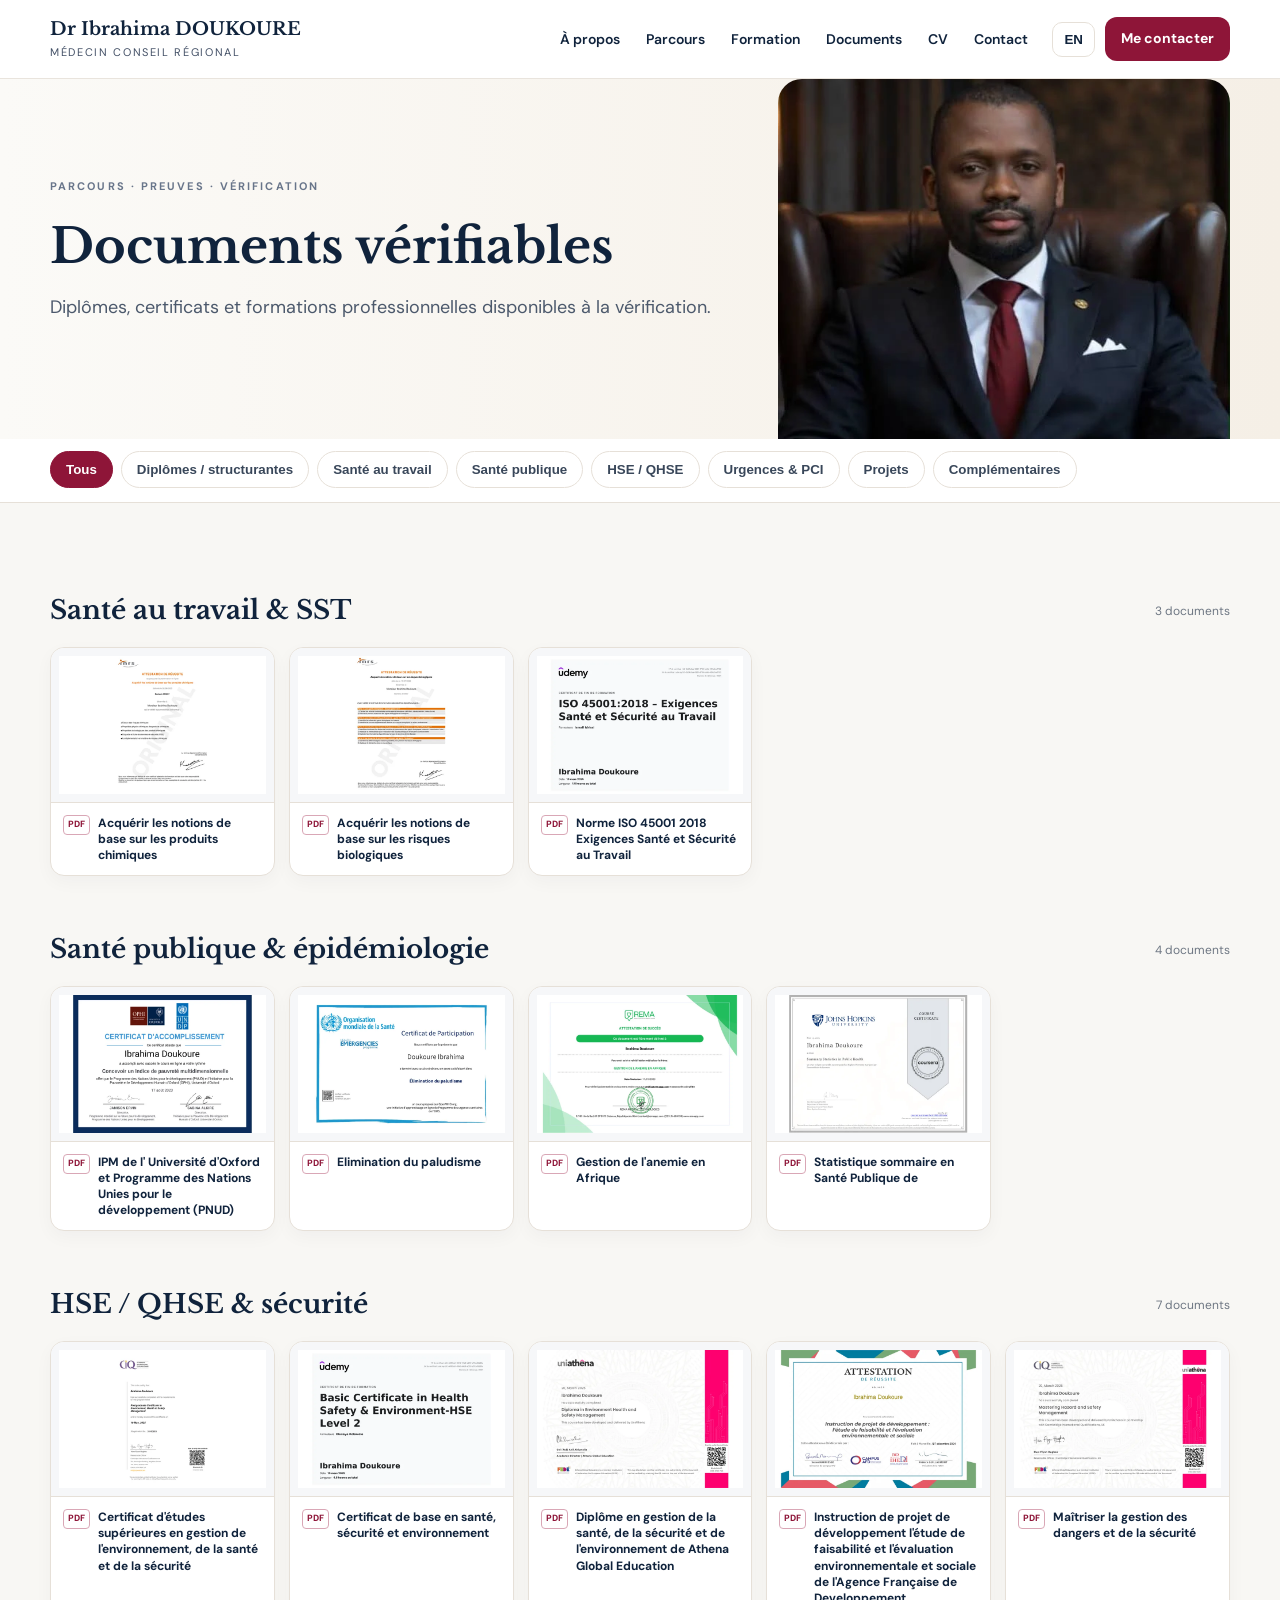
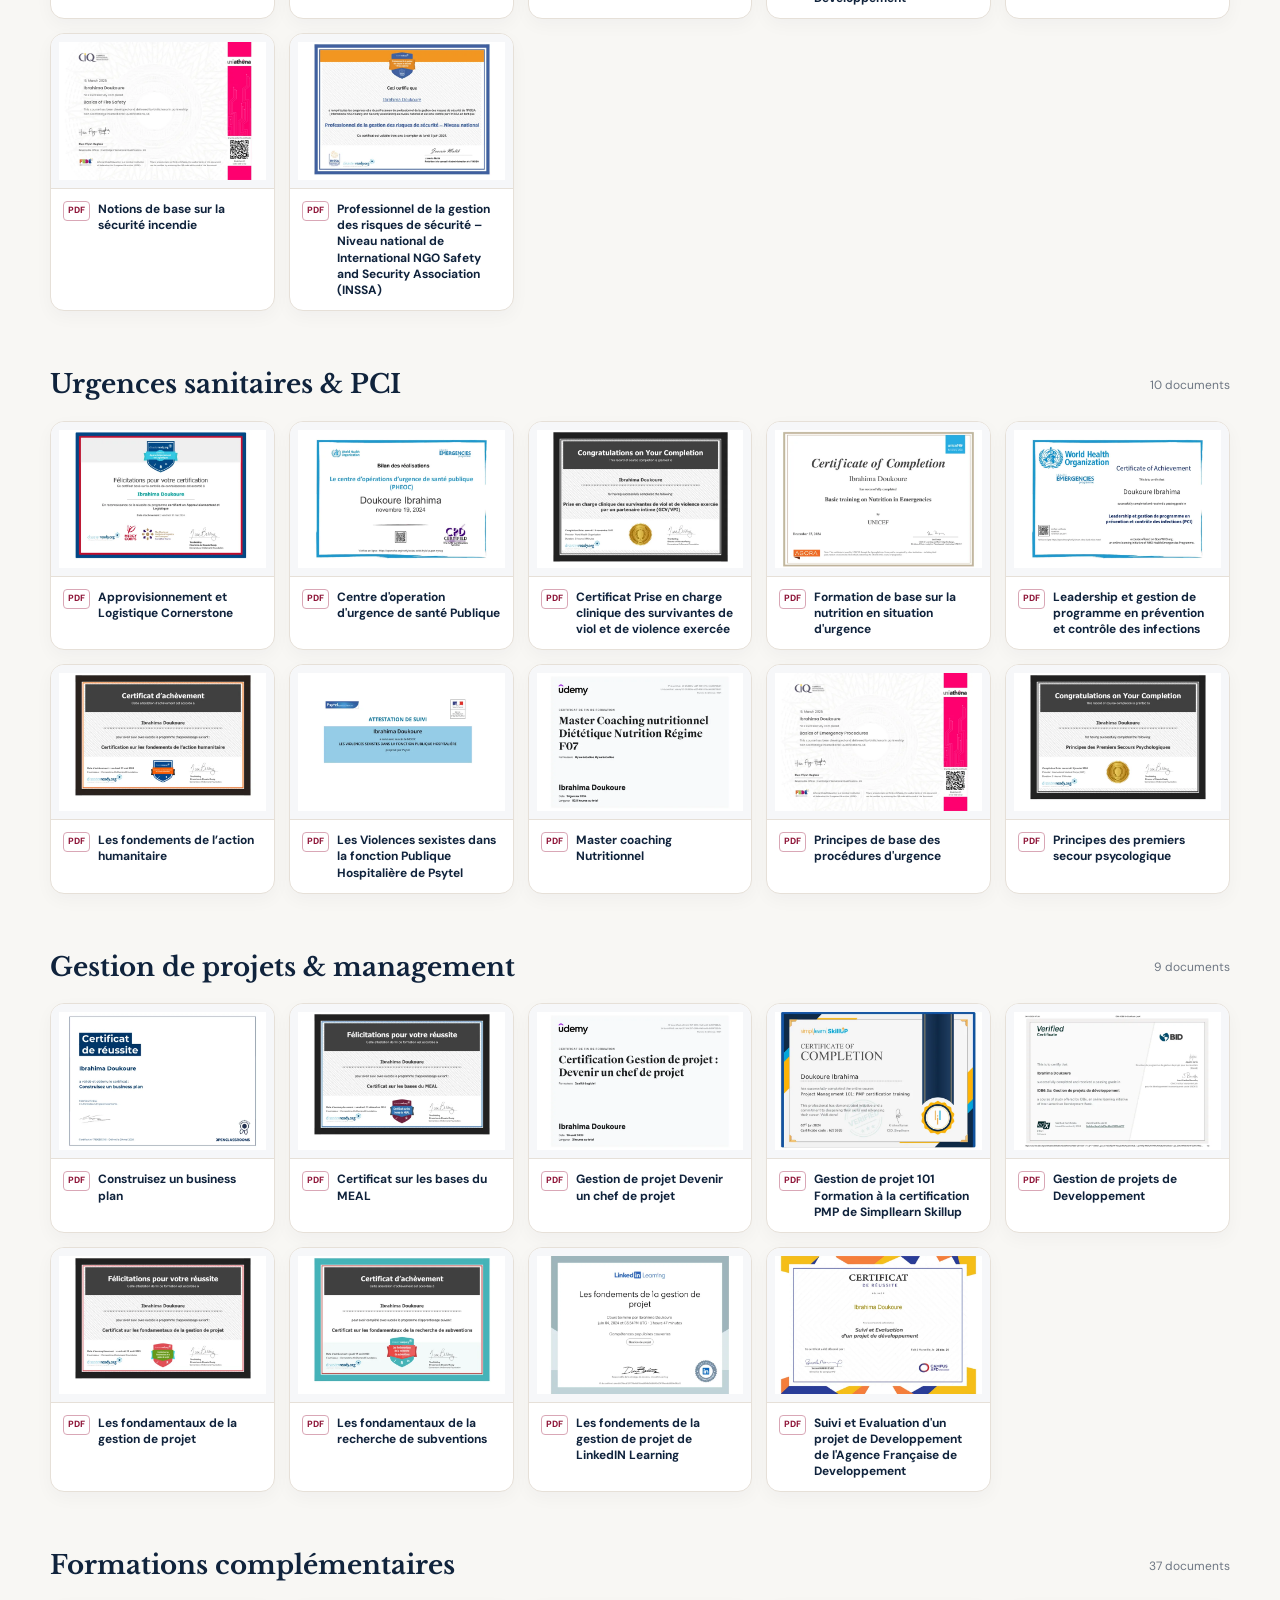
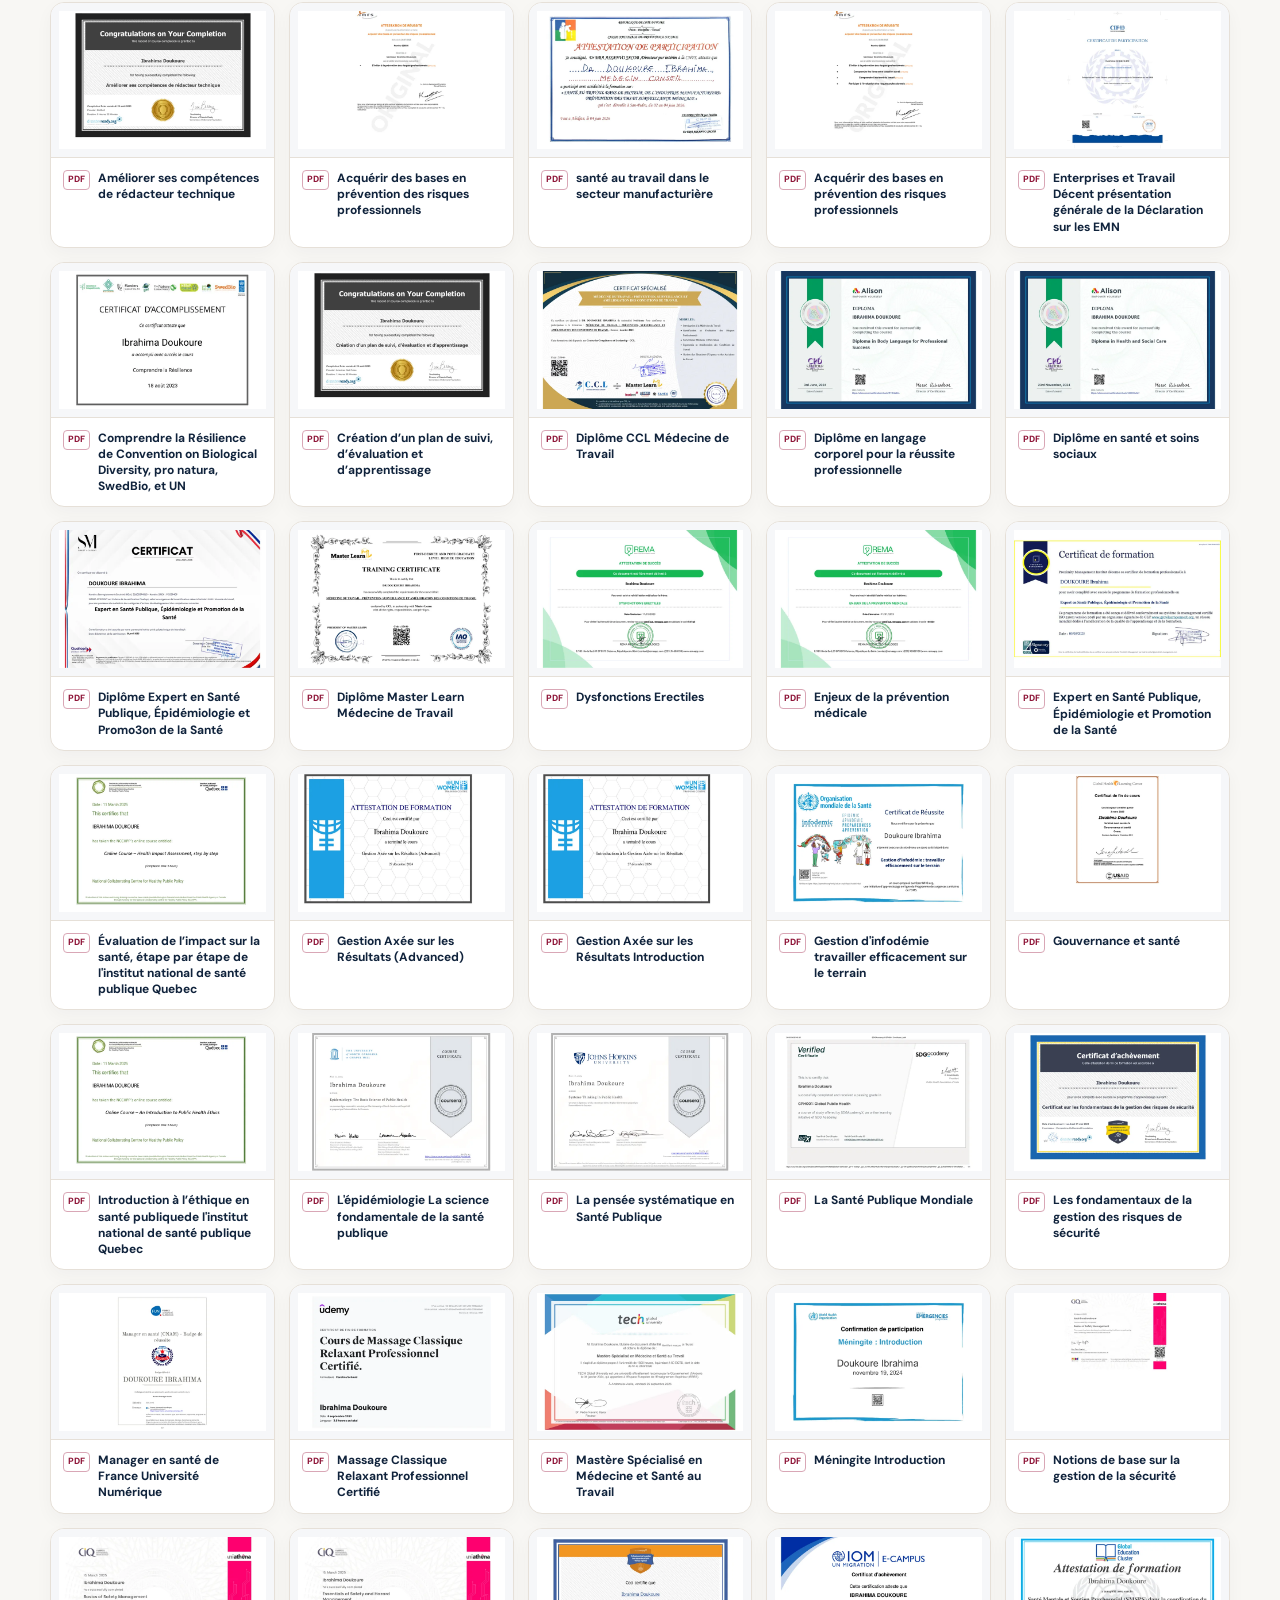
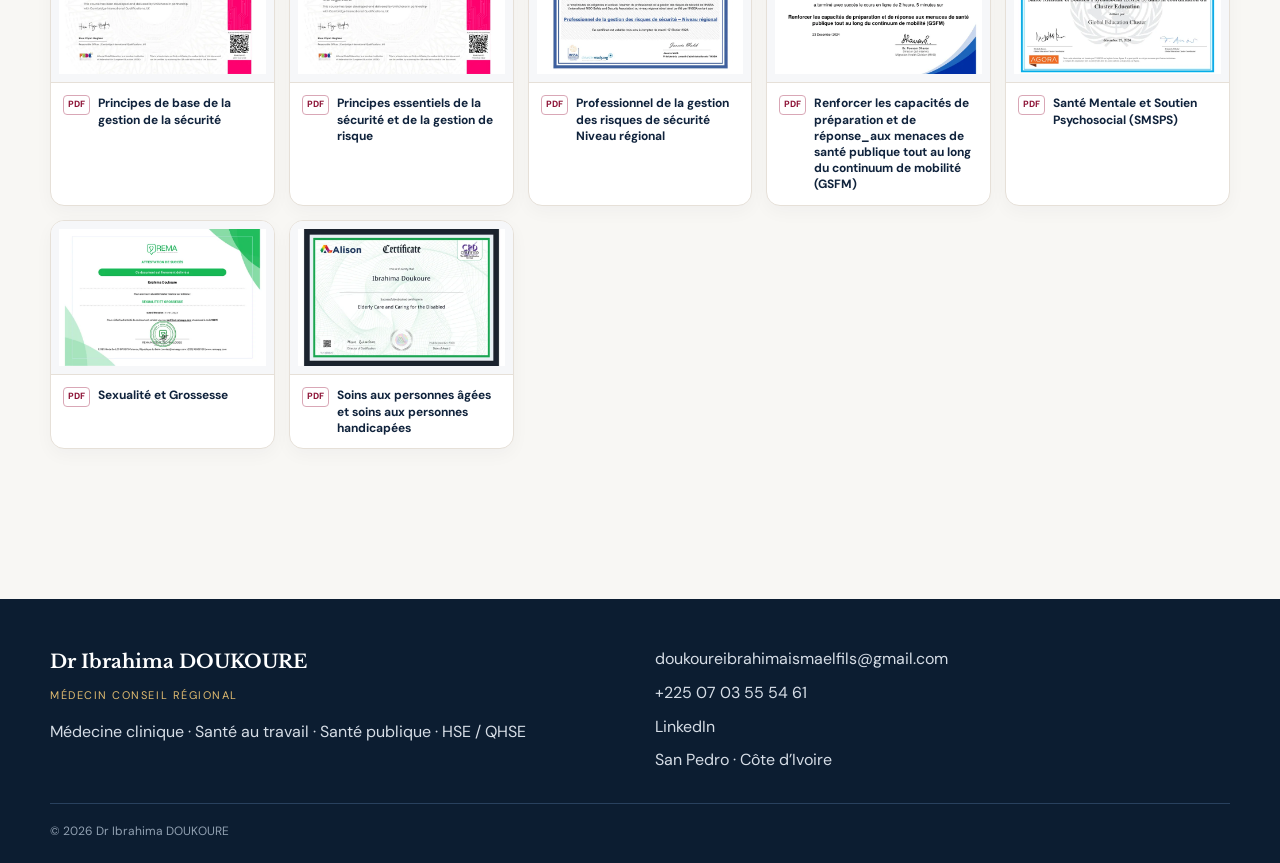
==== commit cd56fc5e: "Mise à jour" ====
--- a/certifications.html
+++ b/certifications.html
@@ -36,333 +36,320 @@
     <div>
       <p class="kicker" data-fr="PARCOURS · PREUVES · VÉRIFICATION" data-en="CAREER · CREDENTIALS · VERIFICATION">PARCOURS · PREUVES · VÉRIFICATION</p>
       <h1 data-fr="Documents vérifiables" data-en="Verifiable documents">Documents vérifiables</h1>
-      <p data-fr="Diplômes, certificats, attestations et formations professionnelles classés par domaine." data-en="Degrees, certificates and professional credentials organized by domain.">Diplômes, certificats, attestations et formations professionnelles classés par domaine.</p>
+      <p data-fr="Diplômes, certificats et formations professionnelles disponibles à la vérification." data-en="Degrees, certificates and professional training documents available for verification.">Diplômes, certificats et formations professionnelles disponibles à la vérification.</p>
     </div>
     <img src="assets/img/portrait-principal.webp" alt="Dr Ibrahima DOUKOURE">
   </div>
 </section>
 <section class="filter-bar">
-  <div class="shell filters"><button class="filter-btn active" data-filter="all"><span data-fr="Tous" data-en="All">Tous</span></button>
-    <button class="filter-btn" data-filter="structurantes"><span data-fr="Diplômes structurants" data-en="Key degrees">Diplômes structurants</span></button>
-    <button class="filter-btn" data-filter="sante-travail"><span data-fr="Santé au travail" data-en="Occupational health">Santé au travail</span></button>
-    <button class="filter-btn" data-filter="hse"><span data-fr="HSE / QHSE" data-en="HSE / QHSE">HSE / QHSE</span></button>
-    <button class="filter-btn" data-filter="sante-publique"><span data-fr="Santé publique" data-en="Public health">Santé publique</span></button>
-    <button class="filter-btn" data-filter="projets"><span data-fr="Gestion de projets" data-en="Project management">Gestion de projets</span></button>
-    <button class="filter-btn" data-filter="complementaires"><span data-fr="Compétences transversales" data-en="Transferable skills">Compétences transversales</span></button></div>
+  <div class="shell filters"><button class="filter-btn active" data-filter="all"><span data-fr="Tous" data-en="All">Tous</span></button><button class="filter-btn" data-filter="structurantes"><span data-fr="Diplômes / structurantes" data-en="Degrees / key credentials">Diplômes / structurantes</span></button><button class="filter-btn" data-filter="sante-travail"><span data-fr="Santé au travail" data-en="Occupational health">Santé au travail</span></button><button class="filter-btn" data-filter="sante-publique"><span data-fr="Santé publique" data-en="Public health">Santé publique</span></button><button class="filter-btn" data-filter="hse"><span data-fr="HSE / QHSE" data-en="HSE / QHSE">HSE / QHSE</span></button><button class="filter-btn" data-filter="urgences"><span data-fr="Urgences &amp; PCI" data-en="Emergencies &amp; IPC">Urgences &amp; PCI</span></button><button class="filter-btn" data-filter="projets"><span data-fr="Projets" data-en="Projects">Projets</span></button><button class="filter-btn" data-filter="complementaires"><span data-fr="Complémentaires" data-en="Additional">Complémentaires</span></button></div>
 </section>
 <section class="section verification-page">
   <div class="shell">
-    <section class="doc-group" data-group="structurantes">
-      <div class="group-head"><h2 data-fr="Diplômes structurants" data-en="Key degrees &amp; postgraduate credentials">Diplômes structurants</h2><span>7 documents</span></div>
-      <div class="documents-grid">
-      <a class="doc-card" href="assets/documents/certificat-d-etudes-superieures-en-gestion-de-l-environnement-de-la-sante-et-de-la-securite.pdf" target="_blank" rel="noopener" data-category="structurantes">
-        <div class="doc-thumb"><img loading="lazy" src="assets/documents/thumbs/certificat-d-etudes-superieures-en-gestion-de-l-environnement-de-la-sante-et-de-la-securite.webp" alt="Certificat d&#x27;études supérieures en gestion de l&#x27;environnement, de la santé et de la sécurité"></div>
-        <div class="doc-meta"><span class="pdf-mark">PDF</span><strong>Certificat d&#x27;études supérieures en gestion de l&#x27;environnement, de la santé et de la sécurité</strong></div>
-      </a>
-      <a class="doc-card" href="assets/documents/diplome-ccl-medecine-de-travail.pdf" target="_blank" rel="noopener" data-category="structurantes">
-        <div class="doc-thumb"><img loading="lazy" src="assets/documents/thumbs/diplome-ccl-medecine-de-travail.webp" alt="Diplôme CCL Médecine de Travail"></div>
-        <div class="doc-meta"><span class="pdf-mark">PDF</span><strong>Diplôme CCL Médecine de Travail</strong></div>
-      </a>
-      <a class="doc-card" href="assets/documents/diplome-en-gestion-de-la-sante-de-la-securite-et-de-l-environnement-de-athena-global-education.pdf" target="_blank" rel="noopener" data-category="structurantes">
-        <div class="doc-thumb"><img loading="lazy" src="assets/documents/thumbs/diplome-en-gestion-de-la-sante-de-la-securite-et-de-l-environnement-de-athena-global-education.webp" alt="Diplôme en gestion de la santé, de la sécurité et de l&#x27;environnement de Athena Global Education"></div>
-        <div class="doc-meta"><span class="pdf-mark">PDF</span><strong>Diplôme en gestion de la santé, de la sécurité et de l&#x27;environnement de Athena Global Education</strong></div>
-      </a>
-      <a class="doc-card" href="assets/documents/diplome-expert-en-sante-publique-epidemiologie-et-promo3on-de-la-sante.pdf" target="_blank" rel="noopener" data-category="structurantes">
-        <div class="doc-thumb"><img loading="lazy" src="assets/documents/thumbs/diplome-expert-en-sante-publique-epidemiologie-et-promo3on-de-la-sante.webp" alt="Diplôme Expert en Santé Publique, Épidémiologie et Promo3on de la Santé"></div>
-        <div class="doc-meta"><span class="pdf-mark">PDF</span><strong>Diplôme Expert en Santé Publique, Épidémiologie et Promo3on de la Santé</strong></div>
-      </a>
-      <a class="doc-card" href="assets/documents/diplome-master-learn-medecine-de-travail.pdf" target="_blank" rel="noopener" data-category="structurantes">
-        <div class="doc-thumb"><img loading="lazy" src="assets/documents/thumbs/diplome-master-learn-medecine-de-travail.webp" alt="Diplôme Master Learn Médecine de Travail"></div>
-        <div class="doc-meta"><span class="pdf-mark">PDF</span><strong>Diplôme Master Learn Médecine de Travail</strong></div>
-      </a>
-      <a class="doc-card" href="assets/documents/expert-en-sante-publique-epidemiologie-et-promotion-de-la-sante.pdf" target="_blank" rel="noopener" data-category="structurantes">
-        <div class="doc-thumb"><img loading="lazy" src="assets/documents/thumbs/expert-en-sante-publique-epidemiologie-et-promotion-de-la-sante.webp" alt="Expert en Santé Publique, Épidémiologie et Promotion de la Santé"></div>
-        <div class="doc-meta"><span class="pdf-mark">PDF</span><strong>Expert en Santé Publique, Épidémiologie et Promotion de la Santé</strong></div>
-      </a>
-      <a class="doc-card" href="assets/documents/mastere-specialise-en-medecine-et-sante-au-travail.pdf" target="_blank" rel="noopener" data-category="structurantes">
-        <div class="doc-thumb"><img loading="lazy" src="assets/documents/thumbs/mastere-specialise-en-medecine-et-sante-au-travail.webp" alt="Mastère Spécialisé en Médecine et Santé au Travail"></div>
-        <div class="doc-meta"><span class="pdf-mark">PDF</span><strong>Mastère Spécialisé en Médecine et Santé au Travail</strong></div>
-      </a>
-      </div>
-    </section>
     <section class="doc-group" data-group="sante-travail">
-      <div class="group-head"><h2 data-fr="Santé au travail &amp; SST" data-en="Occupational health &amp; OHS">Santé au travail &amp; SST</h2><span>8 documents</span></div>
-      <div class="documents-grid">
-      <a class="doc-card" href="assets/documents/attestation-de-participation-acquerir-des-bases-en-prevention-des-risques-professionnels.pdf" target="_blank" rel="noopener" data-category="sante-travail">
-        <div class="doc-thumb"><img loading="lazy" src="assets/documents/thumbs/attestation-de-participation-acquerir-des-bases-en-prevention-des-risques-professionnels.webp" alt="Acquérir des bases en prévention des risques professionnels"></div>
-        <div class="doc-meta"><span class="pdf-mark">PDF</span><strong>Acquérir des bases en prévention des risques professionnels</strong></div>
-      </a>
-      <a class="doc-card" href="assets/documents/attestation-de-participation-sante-au-travail-dans-le-secteur-manufacturiere.pdf" target="_blank" rel="noopener" data-category="sante-travail">
-        <div class="doc-thumb"><img loading="lazy" src="assets/documents/thumbs/attestation-de-participation-sante-au-travail-dans-le-secteur-manufacturiere.webp" alt="santé au travail dans le secteur manufacturière"></div>
-        <div class="doc-meta"><span class="pdf-mark">PDF</span><strong>santé au travail dans le secteur manufacturière</strong></div>
-      </a>
-      <a class="doc-card" href="assets/documents/attestation-de-reussite-acquerir-des-bases-en-prevention-des-risques-professionnels.pdf" target="_blank" rel="noopener" data-category="sante-travail">
-        <div class="doc-thumb"><img loading="lazy" src="assets/documents/thumbs/attestation-de-reussite-acquerir-des-bases-en-prevention-des-risques-professionnels.webp" alt="Acquérir des bases en prévention des risques professionnels"></div>
-        <div class="doc-meta"><span class="pdf-mark">PDF</span><strong>Acquérir des bases en prévention des risques professionnels</strong></div>
-      </a>
-      <a class="doc-card" href="assets/documents/attestation-de-reussite-acquerir-les-notions-de-base-sur-les-produits-chimiques.pdf" target="_blank" rel="noopener" data-category="sante-travail">
-        <div class="doc-thumb"><img loading="lazy" src="assets/documents/thumbs/attestation-de-reussite-acquerir-les-notions-de-base-sur-les-produits-chimiques.webp" alt="Acquérir les notions de base sur les produits chimiques"></div>
-        <div class="doc-meta"><span class="pdf-mark">PDF</span><strong>Acquérir les notions de base sur les produits chimiques</strong></div>
-      </a>
-      <a class="doc-card" href="assets/documents/attestation-de-reussite-acquerir-les-notions-de-base-sur-les-risques-biologiques.pdf" target="_blank" rel="noopener" data-category="sante-travail">
-        <div class="doc-thumb"><img loading="lazy" src="assets/documents/thumbs/attestation-de-reussite-acquerir-les-notions-de-base-sur-les-risques-biologiques.webp" alt="Acquérir les notions de base sur les risques biologiques"></div>
-        <div class="doc-meta"><span class="pdf-mark">PDF</span><strong>Acquérir les notions de base sur les risques biologiques</strong></div>
-      </a>
-      <a class="doc-card" href="assets/documents/certificat-de-participation-enterprises-et-travail-decent-presentation-generale-de-la-declaration-sur-les-emn.pdf" target="_blank" rel="noopener" data-category="sante-travail">
-        <div class="doc-thumb"><img loading="lazy" src="assets/documents/thumbs/certificat-de-participation-enterprises-et-travail-decent-presentation-generale-de-la-declaration-sur-les-emn.webp" alt="Enterprises et Travail Décent présentation générale de la Déclaration sur les EMN"></div>
-        <div class="doc-meta"><span class="pdf-mark">PDF</span><strong>Enterprises et Travail Décent présentation générale de la Déclaration sur les EMN</strong></div>
-      </a>
-      <a class="doc-card" href="assets/documents/enjeux-de-la-prevention-medicale-de-rema.pdf" target="_blank" rel="noopener" data-category="sante-travail">
-        <div class="doc-thumb"><img loading="lazy" src="assets/documents/thumbs/enjeux-de-la-prevention-medicale-de-rema.webp" alt="Enjeux de la prévention médicale"></div>
-        <div class="doc-meta"><span class="pdf-mark">PDF</span><strong>Enjeux de la prévention médicale</strong></div>
-      </a>
-      <a class="doc-card" href="assets/documents/norme-iso-45001-2018-exigences-sante-et-securite-au-travail-de-udemy.pdf" target="_blank" rel="noopener" data-category="sante-travail">
-        <div class="doc-thumb"><img loading="lazy" src="assets/documents/thumbs/norme-iso-45001-2018-exigences-sante-et-securite-au-travail-de-udemy.webp" alt="Norme ISO 45001 2018 Exigences Santé et Sécurité au Travail"></div>
-        <div class="doc-meta"><span class="pdf-mark">PDF</span><strong>Norme ISO 45001 2018 Exigences Santé et Sécurité au Travail</strong></div>
-      </a>
-      </div>
+      <div class="group-head"><h2 data-fr="Santé au travail &amp; SST" data-en="Occupational health &amp; OHS">Santé au travail &amp; SST</h2><span>3 documents</span></div>
+      <div class="documents-grid">
+    <a class="doc-card" href="assets/documents/attestation-de-reussite-acquerir-les-notions-de-base-sur-les-produits-chimiques.pdf" target="_blank" rel="noopener" data-category="sante-travail">
+      <div class="doc-thumb"><img loading="lazy" src="assets/documents/thumbs/attestation-de-reussite-acquerir-les-notions-de-base-sur-les-produits-chimiques.webp" alt="Acquérir les notions de base sur les produits chimiques"></div>
+      <div class="doc-meta"><span class="pdf-mark">PDF</span><strong>Acquérir les notions de base sur les produits chimiques</strong></div>
+    </a>
+    <a class="doc-card" href="assets/documents/attestation-de-reussite-acquerir-les-notions-de-base-sur-les-risques-biologiques.pdf" target="_blank" rel="noopener" data-category="sante-travail">
+      <div class="doc-thumb"><img loading="lazy" src="assets/documents/thumbs/attestation-de-reussite-acquerir-les-notions-de-base-sur-les-risques-biologiques.webp" alt="Acquérir les notions de base sur les risques biologiques"></div>
+      <div class="doc-meta"><span class="pdf-mark">PDF</span><strong>Acquérir les notions de base sur les risques biologiques</strong></div>
+    </a>
+    <a class="doc-card" href="assets/documents/norme-iso-45001-2018-exigences-sante-et-securite-au-travail-de-udemy.pdf" target="_blank" rel="noopener" data-category="sante-travail">
+      <div class="doc-thumb"><img loading="lazy" src="assets/documents/thumbs/norme-iso-45001-2018-exigences-sante-et-securite-au-travail-de-udemy.webp" alt="Norme ISO 45001 2018 Exigences Santé et Sécurité au Travail"></div>
+      <div class="doc-meta"><span class="pdf-mark">PDF</span><strong>Norme ISO 45001 2018 Exigences Santé et Sécurité au Travail</strong></div>
+    </a></div>
+    </section>
+    <section class="doc-group" data-group="sante-publique">
+      <div class="group-head"><h2 data-fr="Santé publique &amp; épidémiologie" data-en="Public health &amp; epidemiology">Santé publique &amp; épidémiologie</h2><span>4 documents</span></div>
+      <div class="documents-grid">
+    <a class="doc-card" href="assets/documents/certificat-d-accomplissememnt-ipm-de-l-universite-d-oxford-et-programme-des-nations-unies-pour-le-developpemen.pdf" target="_blank" rel="noopener" data-category="sante-publique">
+      <div class="doc-thumb"><img loading="lazy" src="assets/documents/thumbs/certificat-d-accomplissememnt-ipm-de-l-universite-d-oxford-et-programme-des-nations-unies-pour-le-developpemen.webp" alt="IPM de l&#x27; Université d&#x27;Oxford et Programme des Nations Unies pour le développement (PNUD)"></div>
+      <div class="doc-meta"><span class="pdf-mark">PDF</span><strong>IPM de l&#x27; Université d&#x27;Oxford et Programme des Nations Unies pour le développement (PNUD)</strong></div>
+    </a>
+    <a class="doc-card" href="assets/documents/elimination-du-paludisme-de-l-oms-health-emergences-programmes.pdf" target="_blank" rel="noopener" data-category="sante-publique">
+      <div class="doc-thumb"><img loading="lazy" src="assets/documents/thumbs/elimination-du-paludisme-de-l-oms-health-emergences-programmes.webp" alt="Elimination du paludisme"></div>
+      <div class="doc-meta"><span class="pdf-mark">PDF</span><strong>Elimination du paludisme</strong></div>
+    </a>
+    <a class="doc-card" href="assets/documents/gestion-de-l-anemie-en-afrique-de-rema.pdf" target="_blank" rel="noopener" data-category="sante-publique">
+      <div class="doc-thumb"><img loading="lazy" src="assets/documents/thumbs/gestion-de-l-anemie-en-afrique-de-rema.webp" alt="Gestion de l&#x27;anemie en Afrique"></div>
+      <div class="doc-meta"><span class="pdf-mark">PDF</span><strong>Gestion de l&#x27;anemie en Afrique</strong></div>
+    </a>
+    <a class="doc-card" href="assets/documents/statistique-sommaire-en-sante-publique-de-de-johns-hopkins-university.pdf" target="_blank" rel="noopener" data-category="sante-publique">
+      <div class="doc-thumb"><img loading="lazy" src="assets/documents/thumbs/statistique-sommaire-en-sante-publique-de-de-johns-hopkins-university.webp" alt="Statistique sommaire en Santé Publique de"></div>
+      <div class="doc-meta"><span class="pdf-mark">PDF</span><strong>Statistique sommaire en Santé Publique de</strong></div>
+    </a></div>
     </section>
     <section class="doc-group" data-group="hse">
-      <div class="group-head"><h2 data-fr="HSE / QHSE &amp; gestion des risques" data-en="HSE / QHSE &amp; risk management">HSE / QHSE &amp; gestion des risques</h2><span>11 documents</span></div>
-      <div class="documents-grid">
-      <a class="doc-card" href="assets/documents/certificat-de-base-en-sante-securite-et-environnement-de-udemy.pdf" target="_blank" rel="noopener" data-category="hse">
-        <div class="doc-thumb"><img loading="lazy" src="assets/documents/thumbs/certificat-de-base-en-sante-securite-et-environnement-de-udemy.webp" alt="Certificat de base en santé, sécurité et environnement"></div>
-        <div class="doc-meta"><span class="pdf-mark">PDF</span><strong>Certificat de base en santé, sécurité et environnement</strong></div>
-      </a>
-      <a class="doc-card" href="assets/documents/comprendre-la-resilience-de-convention-on-biological-diversity-pro-natura-swedbio-et-un.pdf" target="_blank" rel="noopener" data-category="hse">
-        <div class="doc-thumb"><img loading="lazy" src="assets/documents/thumbs/comprendre-la-resilience-de-convention-on-biological-diversity-pro-natura-swedbio-et-un.webp" alt="Comprendre la Résilience de Convention on Biological Diversity, pro natura, SwedBio, et UN"></div>
-        <div class="doc-meta"><span class="pdf-mark">PDF</span><strong>Comprendre la Résilience de Convention on Biological Diversity, pro natura, SwedBio, et UN</strong></div>
-      </a>
-      <a class="doc-card" href="assets/documents/les-fondamentaux-de-la-gestion-des-risques-de-securite-de-cornerstone-ondemand-foundation.pdf" target="_blank" rel="noopener" data-category="hse">
-        <div class="doc-thumb"><img loading="lazy" src="assets/documents/thumbs/les-fondamentaux-de-la-gestion-des-risques-de-securite-de-cornerstone-ondemand-foundation.webp" alt="Les fondamentaux de la gestion des risques de sécurité"></div>
-        <div class="doc-meta"><span class="pdf-mark">PDF</span><strong>Les fondamentaux de la gestion des risques de sécurité</strong></div>
-      </a>
-      <a class="doc-card" href="assets/documents/maitriser-la-gestion-des-dangers-et-de-la-securite-de-cambridge-international-qualifications-angleterre.pdf" target="_blank" rel="noopener" data-category="hse">
-        <div class="doc-thumb"><img loading="lazy" src="assets/documents/thumbs/maitriser-la-gestion-des-dangers-et-de-la-securite-de-cambridge-international-qualifications-angleterre.webp" alt="Maîtriser la gestion des dangers et de la sécurité"></div>
-        <div class="doc-meta"><span class="pdf-mark">PDF</span><strong>Maîtriser la gestion des dangers et de la sécurité</strong></div>
-      </a>
-      <a class="doc-card" href="assets/documents/notions-de-base-sur-la-gestion-de-la-securite-de-cambridge-international-qualifications-angleterre.pdf" target="_blank" rel="noopener" data-category="hse">
-        <div class="doc-thumb"><img loading="lazy" src="assets/documents/thumbs/notions-de-base-sur-la-gestion-de-la-securite-de-cambridge-international-qualifications-angleterre.webp" alt="Notions de base sur la gestion de la sécurité"></div>
-        <div class="doc-meta"><span class="pdf-mark">PDF</span><strong>Notions de base sur la gestion de la sécurité</strong></div>
-      </a>
-      <a class="doc-card" href="assets/documents/notions-de-base-sur-la-securite-incendie-de-cambridge-international-qualifications-angleterre.pdf" target="_blank" rel="noopener" data-category="hse">
-        <div class="doc-thumb"><img loading="lazy" src="assets/documents/thumbs/notions-de-base-sur-la-securite-incendie-de-cambridge-international-qualifications-angleterre.webp" alt="Notions de base sur la sécurité incendie"></div>
-        <div class="doc-meta"><span class="pdf-mark">PDF</span><strong>Notions de base sur la sécurité incendie</strong></div>
-      </a>
-      <a class="doc-card" href="assets/documents/principes-de-base-de-la-gestion-de-la-securite-de-cambridge-international-qualifications-angleterre.pdf" target="_blank" rel="noopener" data-category="hse">
-        <div class="doc-thumb"><img loading="lazy" src="assets/documents/thumbs/principes-de-base-de-la-gestion-de-la-securite-de-cambridge-international-qualifications-angleterre.webp" alt="Principes de base de la gestion de la sécurité"></div>
-        <div class="doc-meta"><span class="pdf-mark">PDF</span><strong>Principes de base de la gestion de la sécurité</strong></div>
-      </a>
-      <a class="doc-card" href="assets/documents/principes-de-base-des-procedures-d-urgence-de-cambridge-international-qualifications-angleterre.pdf" target="_blank" rel="noopener" data-category="hse">
-        <div class="doc-thumb"><img loading="lazy" src="assets/documents/thumbs/principes-de-base-des-procedures-d-urgence-de-cambridge-international-qualifications-angleterre.webp" alt="Principes de base des procédures d&#x27;urgence"></div>
-        <div class="doc-meta"><span class="pdf-mark">PDF</span><strong>Principes de base des procédures d&#x27;urgence</strong></div>
-      </a>
-      <a class="doc-card" href="assets/documents/principes-essentiels-de-la-securite-et-de-la-gestion-de-risque-de-cambridge-international-qualifications-angle.pdf" target="_blank" rel="noopener" data-category="hse">
-        <div class="doc-thumb"><img loading="lazy" src="assets/documents/thumbs/principes-essentiels-de-la-securite-et-de-la-gestion-de-risque-de-cambridge-international-qualifications-angle.webp" alt="Principes essentiels de la sécurité et de la gestion de risque"></div>
-        <div class="doc-meta"><span class="pdf-mark">PDF</span><strong>Principes essentiels de la sécurité et de la gestion de risque</strong></div>
-      </a>
-      <a class="doc-card" href="assets/documents/professionnel-de-la-gestion-des-risques-de-securite-niveau-regional.pdf" target="_blank" rel="noopener" data-category="hse">
-        <div class="doc-thumb"><img loading="lazy" src="assets/documents/thumbs/professionnel-de-la-gestion-des-risques-de-securite-niveau-regional.webp" alt="Professionnel de la gestion des risques de sécurité Niveau régional"></div>
-        <div class="doc-meta"><span class="pdf-mark">PDF</span><strong>Professionnel de la gestion des risques de sécurité Niveau régional</strong></div>
-      </a>
-      <a class="doc-card" href="assets/documents/professionnel-de-la-gestion-des-risques-de-securite-niveau-national-de-international-ngo-safety-and-security-a.pdf" target="_blank" rel="noopener" data-category="hse">
-        <div class="doc-thumb"><img loading="lazy" src="assets/documents/thumbs/professionnel-de-la-gestion-des-risques-de-securite-niveau-national-de-international-ngo-safety-and-security-a.webp" alt="Professionnel de la gestion des risques de sécurité – Niveau national de International NGO Safety and Security Association (INSSA)"></div>
-        <div class="doc-meta"><span class="pdf-mark">PDF</span><strong>Professionnel de la gestion des risques de sécurité – Niveau national de International NGO Safety and Security Association (INSSA)</strong></div>
-      </a>
-      </div>
-    </section>
-    <section class="doc-group" data-group="sante-publique">
-      <div class="group-head"><h2 data-fr="Santé publique &amp; épidémiologie" data-en="Public health &amp; epidemiology">Santé publique &amp; épidémiologie</h2><span>26 documents</span></div>
-      <div class="documents-grid">
-      <a class="doc-card" href="assets/documents/centre-d-operation-d-urgence-de-sante-publique-de-l-oms-health-emergences-programmes.pdf" target="_blank" rel="noopener" data-category="sante-publique">
-        <div class="doc-thumb"><img loading="lazy" src="assets/documents/thumbs/centre-d-operation-d-urgence-de-sante-publique-de-l-oms-health-emergences-programmes.webp" alt="Centre d&#x27;operation d&#x27;urgence de santé Publique"></div>
-        <div class="doc-meta"><span class="pdf-mark">PDF</span><strong>Centre d&#x27;operation d&#x27;urgence de santé Publique</strong></div>
-      </a>
-      <a class="doc-card" href="assets/documents/certificat-d-accomplissememnt-ipm-de-l-universite-d-oxford-et-programme-des-nations-unies-pour-le-developpemen.pdf" target="_blank" rel="noopener" data-category="sante-publique">
-        <div class="doc-thumb"><img loading="lazy" src="assets/documents/thumbs/certificat-d-accomplissememnt-ipm-de-l-universite-d-oxford-et-programme-des-nations-unies-pour-le-developpemen.webp" alt="IPM de l&#x27; Université d&#x27;Oxford et Programme des Nations Unies pour le développement (PNUD)"></div>
-        <div class="doc-meta"><span class="pdf-mark">PDF</span><strong>IPM de l&#x27; Université d&#x27;Oxford et Programme des Nations Unies pour le développement (PNUD)</strong></div>
-      </a>
-      <a class="doc-card" href="assets/documents/certificat-prise-en-charge-clinique-des-survivantes-de-viol-et-de-violence-exercee-de-ondemand-foundation.pdf" target="_blank" rel="noopener" data-category="sante-publique">
-        <div class="doc-thumb"><img loading="lazy" src="assets/documents/thumbs/certificat-prise-en-charge-clinique-des-survivantes-de-viol-et-de-violence-exercee-de-ondemand-foundation.webp" alt="Certificat Prise en charge clinique des survivantes de viol et de violence exercée"></div>
-        <div class="doc-meta"><span class="pdf-mark">PDF</span><strong>Certificat Prise en charge clinique des survivantes de viol et de violence exercée</strong></div>
-      </a>
-      <a class="doc-card" href="assets/documents/diplome-en-sante-et-soins-sociaux-de-alison.pdf" target="_blank" rel="noopener" data-category="sante-publique">
-        <div class="doc-thumb"><img loading="lazy" src="assets/documents/thumbs/diplome-en-sante-et-soins-sociaux-de-alison.webp" alt="Diplôme en santé et soins sociaux"></div>
-        <div class="doc-meta"><span class="pdf-mark">PDF</span><strong>Diplôme en santé et soins sociaux</strong></div>
-      </a>
-      <a class="doc-card" href="assets/documents/dysfonctions-erectiles-de-rema.pdf" target="_blank" rel="noopener" data-category="sante-publique">
-        <div class="doc-thumb"><img loading="lazy" src="assets/documents/thumbs/dysfonctions-erectiles-de-rema.webp" alt="Dysfonctions Erectiles"></div>
-        <div class="doc-meta"><span class="pdf-mark">PDF</span><strong>Dysfonctions Erectiles</strong></div>
-      </a>
-      <a class="doc-card" href="assets/documents/elimination-du-paludisme-de-l-oms-health-emergences-programmes.pdf" target="_blank" rel="noopener" data-category="sante-publique">
-        <div class="doc-thumb"><img loading="lazy" src="assets/documents/thumbs/elimination-du-paludisme-de-l-oms-health-emergences-programmes.webp" alt="Elimination du paludisme"></div>
-        <div class="doc-meta"><span class="pdf-mark">PDF</span><strong>Elimination du paludisme</strong></div>
-      </a>
-      <a class="doc-card" href="assets/documents/evaluation-de-l-impact-sur-la-sante-etape-par-etape-de-l-institut-national-de-sante-publique-quebec.pdf" target="_blank" rel="noopener" data-category="sante-publique">
-        <div class="doc-thumb"><img loading="lazy" src="assets/documents/thumbs/evaluation-de-l-impact-sur-la-sante-etape-par-etape-de-l-institut-national-de-sante-publique-quebec.webp" alt="Évaluation de l’impact sur la santé, étape par étape de l&#x27;institut national de santé publique Quebec"></div>
-        <div class="doc-meta"><span class="pdf-mark">PDF</span><strong>Évaluation de l’impact sur la santé, étape par étape de l&#x27;institut national de santé publique Quebec</strong></div>
-      </a>
-      <a class="doc-card" href="assets/documents/formation-de-base-sur-la-nutrition-en-situation-d-urgence-de-l-unicef.pdf" target="_blank" rel="noopener" data-category="sante-publique">
-        <div class="doc-thumb"><img loading="lazy" src="assets/documents/thumbs/formation-de-base-sur-la-nutrition-en-situation-d-urgence-de-l-unicef.webp" alt="Formation de base sur la nutrition en situation d&#x27;urgence"></div>
-        <div class="doc-meta"><span class="pdf-mark">PDF</span><strong>Formation de base sur la nutrition en situation d&#x27;urgence</strong></div>
-      </a>
-      <a class="doc-card" href="assets/documents/gestion-d-infodemie-travailler-efficacement-sur-le-terrain-de-oms.pdf" target="_blank" rel="noopener" data-category="sante-publique">
-        <div class="doc-thumb"><img loading="lazy" src="assets/documents/thumbs/gestion-d-infodemie-travailler-efficacement-sur-le-terrain-de-oms.webp" alt="Gestion d&#x27;infodémie travailler efficacement sur le terrain"></div>
-        <div class="doc-meta"><span class="pdf-mark">PDF</span><strong>Gestion d&#x27;infodémie travailler efficacement sur le terrain</strong></div>
-      </a>
-      <a class="doc-card" href="assets/documents/gestion-de-l-anemie-en-afrique-de-rema.pdf" target="_blank" rel="noopener" data-category="sante-publique">
-        <div class="doc-thumb"><img loading="lazy" src="assets/documents/thumbs/gestion-de-l-anemie-en-afrique-de-rema.webp" alt="Gestion de l&#x27;anemie en Afrique"></div>
-        <div class="doc-meta"><span class="pdf-mark">PDF</span><strong>Gestion de l&#x27;anemie en Afrique</strong></div>
-      </a>
-      <a class="doc-card" href="assets/documents/gouvernance-et-sante-de-global-health-learning-center.pdf" target="_blank" rel="noopener" data-category="sante-publique">
-        <div class="doc-thumb"><img loading="lazy" src="assets/documents/thumbs/gouvernance-et-sante-de-global-health-learning-center.webp" alt="Gouvernance et santé"></div>
-        <div class="doc-meta"><span class="pdf-mark">PDF</span><strong>Gouvernance et santé</strong></div>
-      </a>
-      <a class="doc-card" href="assets/documents/introduction-a-l-ethique-en-sante-publiquede-l-institut-national-de-sante-publique-quebec.pdf" target="_blank" rel="noopener" data-category="sante-publique">
-        <div class="doc-thumb"><img loading="lazy" src="assets/documents/thumbs/introduction-a-l-ethique-en-sante-publiquede-l-institut-national-de-sante-publique-quebec.webp" alt="Introduction à l’éthique en santé publiquede l&#x27;institut national de santé publique Quebec"></div>
-        <div class="doc-meta"><span class="pdf-mark">PDF</span><strong>Introduction à l’éthique en santé publiquede l&#x27;institut national de santé publique Quebec</strong></div>
-      </a>
-      <a class="doc-card" href="assets/documents/l-epidemiologie-la-science-fondamentale-de-la-sante-publique-de-the-university-of-north-carolina-at-chapel-hil.pdf" target="_blank" rel="noopener" data-category="sante-publique">
-        <div class="doc-thumb"><img loading="lazy" src="assets/documents/thumbs/l-epidemiologie-la-science-fondamentale-de-la-sante-publique-de-the-university-of-north-carolina-at-chapel-hil.webp" alt="L&#x27;épidémiologie La science fondamentale de la santé publique"></div>
-        <div class="doc-meta"><span class="pdf-mark">PDF</span><strong>L&#x27;épidémiologie La science fondamentale de la santé publique</strong></div>
-      </a>
-      <a class="doc-card" href="assets/documents/la-pensee-systematique-en-sante-publique-de-johns-hopkins-university.pdf" target="_blank" rel="noopener" data-category="sante-publique">
-        <div class="doc-thumb"><img loading="lazy" src="assets/documents/thumbs/la-pensee-systematique-en-sante-publique-de-johns-hopkins-university.webp" alt="La pensée systématique en Santé Publique"></div>
-        <div class="doc-meta"><span class="pdf-mark">PDF</span><strong>La pensée systématique en Santé Publique</strong></div>
-      </a>
-      <a class="doc-card" href="assets/documents/la-sante-publique-mondiale-de-sdgacademyx.pdf" target="_blank" rel="noopener" data-category="sante-publique">
-        <div class="doc-thumb"><img loading="lazy" src="assets/documents/thumbs/la-sante-publique-mondiale-de-sdgacademyx.webp" alt="La Santé Publique Mondiale"></div>
-        <div class="doc-meta"><span class="pdf-mark">PDF</span><strong>La Santé Publique Mondiale</strong></div>
-      </a>
-      <a class="doc-card" href="assets/documents/leadership-et-gestion-de-programme-en-prevention-et-controle-des-infections-de-l-oms-health-emergences-program.pdf" target="_blank" rel="noopener" data-category="sante-publique">
-        <div class="doc-thumb"><img loading="lazy" src="assets/documents/thumbs/leadership-et-gestion-de-programme-en-prevention-et-controle-des-infections-de-l-oms-health-emergences-program.webp" alt="Leadership et gestion de programme en prévention et contrôle des infections"></div>
-        <div class="doc-meta"><span class="pdf-mark">PDF</span><strong>Leadership et gestion de programme en prévention et contrôle des infections</strong></div>
-      </a>
-      <a class="doc-card" href="assets/documents/les-violences-sexistes-dans-la-fonction-publique-hospitaliere-de-psytel.pdf" target="_blank" rel="noopener" data-category="sante-publique">
-        <div class="doc-thumb"><img loading="lazy" src="assets/documents/thumbs/les-violences-sexistes-dans-la-fonction-publique-hospitaliere-de-psytel.webp" alt="Les Violences sexistes dans la fonction Publique Hospitalière de Psytel"></div>
-        <div class="doc-meta"><span class="pdf-mark">PDF</span><strong>Les Violences sexistes dans la fonction Publique Hospitalière de Psytel</strong></div>
-      </a>
-      <a class="doc-card" href="assets/documents/manager-en-sante-de-france-universite-numerique.pdf" target="_blank" rel="noopener" data-category="sante-publique">
-        <div class="doc-thumb"><img loading="lazy" src="assets/documents/thumbs/manager-en-sante-de-france-universite-numerique.webp" alt="Manager en santé de France Université Numérique"></div>
-        <div class="doc-meta"><span class="pdf-mark">PDF</span><strong>Manager en santé de France Université Numérique</strong></div>
-      </a>
-      <a class="doc-card" href="assets/documents/master-coaching-nutritionnel-de-mywebstudies.pdf" target="_blank" rel="noopener" data-category="sante-publique">
-        <div class="doc-thumb"><img loading="lazy" src="assets/documents/thumbs/master-coaching-nutritionnel-de-mywebstudies.webp" alt="Master coaching Nutritionnel"></div>
-        <div class="doc-meta"><span class="pdf-mark">PDF</span><strong>Master coaching Nutritionnel</strong></div>
-      </a>
-      <a class="doc-card" href="assets/documents/meningite-introduction-de-l-oms-health-emergences-programmes.pdf" target="_blank" rel="noopener" data-category="sante-publique">
-        <div class="doc-thumb"><img loading="lazy" src="assets/documents/thumbs/meningite-introduction-de-l-oms-health-emergences-programmes.webp" alt="Méningite Introduction"></div>
-        <div class="doc-meta"><span class="pdf-mark">PDF</span><strong>Méningite Introduction</strong></div>
-      </a>
-      <a class="doc-card" href="assets/documents/principes-des-premiers-secour-psycologique-de-ondemand-foundation.pdf" target="_blank" rel="noopener" data-category="sante-publique">
-        <div class="doc-thumb"><img loading="lazy" src="assets/documents/thumbs/principes-des-premiers-secour-psycologique-de-ondemand-foundation.webp" alt="Principes des premiers secour psycologique"></div>
-        <div class="doc-meta"><span class="pdf-mark">PDF</span><strong>Principes des premiers secour psycologique</strong></div>
-      </a>
-      <a class="doc-card" href="assets/documents/renforcer-les-capacites-de-preparation-et-de-reponse-aux-menaces-de-sante-publique-tout-au-long-du-continuum-d.pdf" target="_blank" rel="noopener" data-category="sante-publique">
-        <div class="doc-thumb"><img loading="lazy" src="assets/documents/thumbs/renforcer-les-capacites-de-preparation-et-de-reponse-aux-menaces-de-sante-publique-tout-au-long-du-continuum-d.webp" alt="Renforcer les capacités de préparation et de réponse_aux menaces de santé publique tout au long du continuum de mobilité (GSFM)"></div>
-        <div class="doc-meta"><span class="pdf-mark">PDF</span><strong>Renforcer les capacités de préparation et de réponse_aux menaces de santé publique tout au long du continuum de mobilité (GSFM)</strong></div>
-      </a>
-      <a class="doc-card" href="assets/documents/sante-mentale-et-soutien-psychosocial-smsps-de-global-education-cluster.pdf" target="_blank" rel="noopener" data-category="sante-publique">
-        <div class="doc-thumb"><img loading="lazy" src="assets/documents/thumbs/sante-mentale-et-soutien-psychosocial-smsps-de-global-education-cluster.webp" alt="Santé Mentale et Soutien Psychosocial (SMSPS)"></div>
-        <div class="doc-meta"><span class="pdf-mark">PDF</span><strong>Santé Mentale et Soutien Psychosocial (SMSPS)</strong></div>
-      </a>
-      <a class="doc-card" href="assets/documents/sexualite-et-grossesse-de-rema.pdf" target="_blank" rel="noopener" data-category="sante-publique">
-        <div class="doc-thumb"><img loading="lazy" src="assets/documents/thumbs/sexualite-et-grossesse-de-rema.webp" alt="Sexualité et Grossesse"></div>
-        <div class="doc-meta"><span class="pdf-mark">PDF</span><strong>Sexualité et Grossesse</strong></div>
-      </a>
-      <a class="doc-card" href="assets/documents/soins-aux-personnes-agees-et-soins-aux-personnes-handicapees.pdf" target="_blank" rel="noopener" data-category="sante-publique">
-        <div class="doc-thumb"><img loading="lazy" src="assets/documents/thumbs/soins-aux-personnes-agees-et-soins-aux-personnes-handicapees.webp" alt="Soins aux personnes âgées et soins aux personnes handicapées"></div>
-        <div class="doc-meta"><span class="pdf-mark">PDF</span><strong>Soins aux personnes âgées et soins aux personnes handicapées</strong></div>
-      </a>
-      <a class="doc-card" href="assets/documents/statistique-sommaire-en-sante-publique-de-de-johns-hopkins-university.pdf" target="_blank" rel="noopener" data-category="sante-publique">
-        <div class="doc-thumb"><img loading="lazy" src="assets/documents/thumbs/statistique-sommaire-en-sante-publique-de-de-johns-hopkins-university.webp" alt="Statistique sommaire en Santé Publique de"></div>
-        <div class="doc-meta"><span class="pdf-mark">PDF</span><strong>Statistique sommaire en Santé Publique de</strong></div>
-      </a>
-      </div>
+      <div class="group-head"><h2 data-fr="HSE / QHSE &amp; sécurité" data-en="HSE / QHSE &amp; safety">HSE / QHSE &amp; sécurité</h2><span>7 documents</span></div>
+      <div class="documents-grid">
+    <a class="doc-card" href="assets/documents/certificat-d-etudes-superieures-en-gestion-de-l-environnement-de-la-sante-et-de-la-securite.pdf" target="_blank" rel="noopener" data-category="hse">
+      <div class="doc-thumb"><img loading="lazy" src="assets/documents/thumbs/certificat-d-etudes-superieures-en-gestion-de-l-environnement-de-la-sante-et-de-la-securite.webp" alt="Certificat d&#x27;études supérieures en gestion de l&#x27;environnement, de la santé et de la sécurité"></div>
+      <div class="doc-meta"><span class="pdf-mark">PDF</span><strong>Certificat d&#x27;études supérieures en gestion de l&#x27;environnement, de la santé et de la sécurité</strong></div>
+    </a>
+    <a class="doc-card" href="assets/documents/certificat-de-base-en-sante-securite-et-environnement-de-udemy.pdf" target="_blank" rel="noopener" data-category="hse">
+      <div class="doc-thumb"><img loading="lazy" src="assets/documents/thumbs/certificat-de-base-en-sante-securite-et-environnement-de-udemy.webp" alt="Certificat de base en santé, sécurité et environnement"></div>
+      <div class="doc-meta"><span class="pdf-mark">PDF</span><strong>Certificat de base en santé, sécurité et environnement</strong></div>
+    </a>
+    <a class="doc-card" href="assets/documents/diplome-en-gestion-de-la-sante-de-la-securite-et-de-l-environnement-de-athena-global-education.pdf" target="_blank" rel="noopener" data-category="hse">
+      <div class="doc-thumb"><img loading="lazy" src="assets/documents/thumbs/diplome-en-gestion-de-la-sante-de-la-securite-et-de-l-environnement-de-athena-global-education.webp" alt="Diplôme en gestion de la santé, de la sécurité et de l&#x27;environnement de Athena Global Education"></div>
+      <div class="doc-meta"><span class="pdf-mark">PDF</span><strong>Diplôme en gestion de la santé, de la sécurité et de l&#x27;environnement de Athena Global Education</strong></div>
+    </a>
+    <a class="doc-card" href="assets/documents/instruction-de-projet-de-developpement-l-etude-de-faisabilite-et-l-evaluation-environnementale-et-sociale-de-l.pdf" target="_blank" rel="noopener" data-category="hse">
+      <div class="doc-thumb"><img loading="lazy" src="assets/documents/thumbs/instruction-de-projet-de-developpement-l-etude-de-faisabilite-et-l-evaluation-environnementale-et-sociale-de-l.webp" alt="Instruction de projet de développement l&#x27;étude de faisabilité et l&#x27;évaluation environnementale et sociale de l&#x27;Agence Française de Developpement"></div>
+      <div class="doc-meta"><span class="pdf-mark">PDF</span><strong>Instruction de projet de développement l&#x27;étude de faisabilité et l&#x27;évaluation environnementale et sociale de l&#x27;Agence Française de Developpement</strong></div>
+    </a>
+    <a class="doc-card" href="assets/documents/maitriser-la-gestion-des-dangers-et-de-la-securite-de-cambridge-international-qualifications-angleterre.pdf" target="_blank" rel="noopener" data-category="hse">
+      <div class="doc-thumb"><img loading="lazy" src="assets/documents/thumbs/maitriser-la-gestion-des-dangers-et-de-la-securite-de-cambridge-international-qualifications-angleterre.webp" alt="Maîtriser la gestion des dangers et de la sécurité"></div>
+      <div class="doc-meta"><span class="pdf-mark">PDF</span><strong>Maîtriser la gestion des dangers et de la sécurité</strong></div>
+    </a>
+    <a class="doc-card" href="assets/documents/notions-de-base-sur-la-securite-incendie-de-cambridge-international-qualifications-angleterre.pdf" target="_blank" rel="noopener" data-category="hse">
+      <div class="doc-thumb"><img loading="lazy" src="assets/documents/thumbs/notions-de-base-sur-la-securite-incendie-de-cambridge-international-qualifications-angleterre.webp" alt="Notions de base sur la sécurité incendie"></div>
+      <div class="doc-meta"><span class="pdf-mark">PDF</span><strong>Notions de base sur la sécurité incendie</strong></div>
+    </a>
+    <a class="doc-card" href="assets/documents/professionnel-de-la-gestion-des-risques-de-securite-niveau-national-de-international-ngo-safety-and-security-a.pdf" target="_blank" rel="noopener" data-category="hse">
+      <div class="doc-thumb"><img loading="lazy" src="assets/documents/thumbs/professionnel-de-la-gestion-des-risques-de-securite-niveau-national-de-international-ngo-safety-and-security-a.webp" alt="Professionnel de la gestion des risques de sécurité – Niveau national de International NGO Safety and Security Association (INSSA)"></div>
+      <div class="doc-meta"><span class="pdf-mark">PDF</span><strong>Professionnel de la gestion des risques de sécurité – Niveau national de International NGO Safety and Security Association (INSSA)</strong></div>
+    </a></div>
+    </section>
+    <section class="doc-group" data-group="urgences">
+      <div class="group-head"><h2 data-fr="Urgences sanitaires &amp; PCI" data-en="Health emergencies &amp; IPC">Urgences sanitaires &amp; PCI</h2><span>10 documents</span></div>
+      <div class="documents-grid">
+    <a class="doc-card" href="assets/documents/approvisionnement-et-logistique-cornerstone-de-ondemand-foundation.pdf" target="_blank" rel="noopener" data-category="urgences">
+      <div class="doc-thumb"><img loading="lazy" src="assets/documents/thumbs/approvisionnement-et-logistique-cornerstone-de-ondemand-foundation.webp" alt="Approvisionnement et Logistique Cornerstone"></div>
+      <div class="doc-meta"><span class="pdf-mark">PDF</span><strong>Approvisionnement et Logistique Cornerstone</strong></div>
+    </a>
+    <a class="doc-card" href="assets/documents/centre-d-operation-d-urgence-de-sante-publique-de-l-oms-health-emergences-programmes.pdf" target="_blank" rel="noopener" data-category="urgences">
+      <div class="doc-thumb"><img loading="lazy" src="assets/documents/thumbs/centre-d-operation-d-urgence-de-sante-publique-de-l-oms-health-emergences-programmes.webp" alt="Centre d&#x27;operation d&#x27;urgence de santé Publique"></div>
+      <div class="doc-meta"><span class="pdf-mark">PDF</span><strong>Centre d&#x27;operation d&#x27;urgence de santé Publique</strong></div>
+    </a>
+    <a class="doc-card" href="assets/documents/certificat-prise-en-charge-clinique-des-survivantes-de-viol-et-de-violence-exercee-de-ondemand-foundation.pdf" target="_blank" rel="noopener" data-category="urgences">
+      <div class="doc-thumb"><img loading="lazy" src="assets/documents/thumbs/certificat-prise-en-charge-clinique-des-survivantes-de-viol-et-de-violence-exercee-de-ondemand-foundation.webp" alt="Certificat Prise en charge clinique des survivantes de viol et de violence exercée"></div>
+      <div class="doc-meta"><span class="pdf-mark">PDF</span><strong>Certificat Prise en charge clinique des survivantes de viol et de violence exercée</strong></div>
+    </a>
+    <a class="doc-card" href="assets/documents/formation-de-base-sur-la-nutrition-en-situation-d-urgence-de-l-unicef.pdf" target="_blank" rel="noopener" data-category="urgences">
+      <div class="doc-thumb"><img loading="lazy" src="assets/documents/thumbs/formation-de-base-sur-la-nutrition-en-situation-d-urgence-de-l-unicef.webp" alt="Formation de base sur la nutrition en situation d&#x27;urgence"></div>
+      <div class="doc-meta"><span class="pdf-mark">PDF</span><strong>Formation de base sur la nutrition en situation d&#x27;urgence</strong></div>
+    </a>
+    <a class="doc-card" href="assets/documents/leadership-et-gestion-de-programme-en-prevention-et-controle-des-infections-de-l-oms-health-emergences-program.pdf" target="_blank" rel="noopener" data-category="urgences">
+      <div class="doc-thumb"><img loading="lazy" src="assets/documents/thumbs/leadership-et-gestion-de-programme-en-prevention-et-controle-des-infections-de-l-oms-health-emergences-program.webp" alt="Leadership et gestion de programme en prévention et contrôle des infections"></div>
+      <div class="doc-meta"><span class="pdf-mark">PDF</span><strong>Leadership et gestion de programme en prévention et contrôle des infections</strong></div>
+    </a>
+    <a class="doc-card" href="assets/documents/les-fondements-de-l-action-humanitaire-de-cornerstone-ondemand-foundation.pdf" target="_blank" rel="noopener" data-category="urgences">
+      <div class="doc-thumb"><img loading="lazy" src="assets/documents/thumbs/les-fondements-de-l-action-humanitaire-de-cornerstone-ondemand-foundation.webp" alt="Les fondements de l’action humanitaire"></div>
+      <div class="doc-meta"><span class="pdf-mark">PDF</span><strong>Les fondements de l’action humanitaire</strong></div>
+    </a>
+    <a class="doc-card" href="assets/documents/les-violences-sexistes-dans-la-fonction-publique-hospitaliere-de-psytel.pdf" target="_blank" rel="noopener" data-category="urgences">
+      <div class="doc-thumb"><img loading="lazy" src="assets/documents/thumbs/les-violences-sexistes-dans-la-fonction-publique-hospitaliere-de-psytel.webp" alt="Les Violences sexistes dans la fonction Publique Hospitalière de Psytel"></div>
+      <div class="doc-meta"><span class="pdf-mark">PDF</span><strong>Les Violences sexistes dans la fonction Publique Hospitalière de Psytel</strong></div>
+    </a>
+    <a class="doc-card" href="assets/documents/master-coaching-nutritionnel-de-mywebstudies.pdf" target="_blank" rel="noopener" data-category="urgences">
+      <div class="doc-thumb"><img loading="lazy" src="assets/documents/thumbs/master-coaching-nutritionnel-de-mywebstudies.webp" alt="Master coaching Nutritionnel"></div>
+      <div class="doc-meta"><span class="pdf-mark">PDF</span><strong>Master coaching Nutritionnel</strong></div>
+    </a>
+    <a class="doc-card" href="assets/documents/principes-de-base-des-procedures-d-urgence-de-cambridge-international-qualifications-angleterre.pdf" target="_blank" rel="noopener" data-category="urgences">
+      <div class="doc-thumb"><img loading="lazy" src="assets/documents/thumbs/principes-de-base-des-procedures-d-urgence-de-cambridge-international-qualifications-angleterre.webp" alt="Principes de base des procédures d&#x27;urgence"></div>
+      <div class="doc-meta"><span class="pdf-mark">PDF</span><strong>Principes de base des procédures d&#x27;urgence</strong></div>
+    </a>
+    <a class="doc-card" href="assets/documents/principes-des-premiers-secour-psycologique-de-ondemand-foundation.pdf" target="_blank" rel="noopener" data-category="urgences">
+      <div class="doc-thumb"><img loading="lazy" src="assets/documents/thumbs/principes-des-premiers-secour-psycologique-de-ondemand-foundation.webp" alt="Principes des premiers secour psycologique"></div>
+      <div class="doc-meta"><span class="pdf-mark">PDF</span><strong>Principes des premiers secour psycologique</strong></div>
+    </a></div>
     </section>
     <section class="doc-group" data-group="projets">
-      <div class="group-head"><h2 data-fr="Gestion de projets &amp; management" data-en="Project management">Gestion de projets &amp; management</h2><span>15 documents</span></div>
-      <div class="documents-grid">
-      <a class="doc-card" href="assets/documents/ameliorer-ses-competences-de-redacteur-technique-de-ondemand-foundation.pdf" target="_blank" rel="noopener" data-category="projets">
-        <div class="doc-thumb"><img loading="lazy" src="assets/documents/thumbs/ameliorer-ses-competences-de-redacteur-technique-de-ondemand-foundation.webp" alt="Améliorer ses compétences de rédacteur technique"></div>
-        <div class="doc-meta"><span class="pdf-mark">PDF</span><strong>Améliorer ses compétences de rédacteur technique</strong></div>
-      </a>
-      <a class="doc-card" href="assets/documents/approvisionnement-et-logistique-cornerstone-de-ondemand-foundation.pdf" target="_blank" rel="noopener" data-category="projets">
-        <div class="doc-thumb"><img loading="lazy" src="assets/documents/thumbs/approvisionnement-et-logistique-cornerstone-de-ondemand-foundation.webp" alt="Approvisionnement et Logistique Cornerstone"></div>
-        <div class="doc-meta"><span class="pdf-mark">PDF</span><strong>Approvisionnement et Logistique Cornerstone</strong></div>
-      </a>
-      <a class="doc-card" href="assets/documents/certificat-de-reussite-construisez-un-business-plan.pdf" target="_blank" rel="noopener" data-category="projets">
-        <div class="doc-thumb"><img loading="lazy" src="assets/documents/thumbs/certificat-de-reussite-construisez-un-business-plan.webp" alt="Construisez un business plan"></div>
-        <div class="doc-meta"><span class="pdf-mark">PDF</span><strong>Construisez un business plan</strong></div>
-      </a>
-      <a class="doc-card" href="assets/documents/certificat-sur-les-bases-du-meal-de-cornerstone-ondemand-foundation.pdf" target="_blank" rel="noopener" data-category="projets">
-        <div class="doc-thumb"><img loading="lazy" src="assets/documents/thumbs/certificat-sur-les-bases-du-meal-de-cornerstone-ondemand-foundation.webp" alt="Certificat sur les bases du MEAL"></div>
-        <div class="doc-meta"><span class="pdf-mark">PDF</span><strong>Certificat sur les bases du MEAL</strong></div>
-      </a>
-      <a class="doc-card" href="assets/documents/certification-gestion-de-projet-devenir-un-chef-de-projet-de-udemy.pdf" target="_blank" rel="noopener" data-category="projets">
-        <div class="doc-thumb"><img loading="lazy" src="assets/documents/thumbs/certification-gestion-de-projet-devenir-un-chef-de-projet-de-udemy.webp" alt="Gestion de projet Devenir un chef de projet"></div>
-        <div class="doc-meta"><span class="pdf-mark">PDF</span><strong>Gestion de projet Devenir un chef de projet</strong></div>
-      </a>
-      <a class="doc-card" href="assets/documents/creation-d-un-plan-de-suivi-d-evaluation-et-d-apprentissage-de-ondemand-foundation.pdf" target="_blank" rel="noopener" data-category="projets">
-        <div class="doc-thumb"><img loading="lazy" src="assets/documents/thumbs/creation-d-un-plan-de-suivi-d-evaluation-et-d-apprentissage-de-ondemand-foundation.webp" alt="Création d’un plan de suivi, d’évaluation et d’apprentissage"></div>
-        <div class="doc-meta"><span class="pdf-mark">PDF</span><strong>Création d’un plan de suivi, d’évaluation et d’apprentissage</strong></div>
-      </a>
-      <a class="doc-card" href="assets/documents/gestion-axee-sur-les-resultats-advanced-de-un-women.pdf" target="_blank" rel="noopener" data-category="projets">
-        <div class="doc-thumb"><img loading="lazy" src="assets/documents/thumbs/gestion-axee-sur-les-resultats-advanced-de-un-women.webp" alt="Gestion Axée sur les Résultats (Advanced)"></div>
-        <div class="doc-meta"><span class="pdf-mark">PDF</span><strong>Gestion Axée sur les Résultats (Advanced)</strong></div>
-      </a>
-      <a class="doc-card" href="assets/documents/gestion-axee-sur-les-resultats-introduction-de-un-women.pdf" target="_blank" rel="noopener" data-category="projets">
-        <div class="doc-thumb"><img loading="lazy" src="assets/documents/thumbs/gestion-axee-sur-les-resultats-introduction-de-un-women.webp" alt="Gestion Axée sur les Résultats Introduction"></div>
-        <div class="doc-meta"><span class="pdf-mark">PDF</span><strong>Gestion Axée sur les Résultats Introduction</strong></div>
-      </a>
-      <a class="doc-card" href="assets/documents/gestion-de-projet-101-formation-a-la-certification-pmp-de-simpllearn-skillup.pdf" target="_blank" rel="noopener" data-category="projets">
-        <div class="doc-thumb"><img loading="lazy" src="assets/documents/thumbs/gestion-de-projet-101-formation-a-la-certification-pmp-de-simpllearn-skillup.webp" alt="Gestion de projet 101 Formation à la certification PMP de Simpllearn Skillup"></div>
-        <div class="doc-meta"><span class="pdf-mark">PDF</span><strong>Gestion de projet 101 Formation à la certification PMP de Simpllearn Skillup</strong></div>
-      </a>
-      <a class="doc-card" href="assets/documents/gestion-de-projets-de-developpement-de-inter-american-development-bank.pdf" target="_blank" rel="noopener" data-category="projets">
-        <div class="doc-thumb"><img loading="lazy" src="assets/documents/thumbs/gestion-de-projets-de-developpement-de-inter-american-development-bank.webp" alt="Gestion de projets de Developpement"></div>
-        <div class="doc-meta"><span class="pdf-mark">PDF</span><strong>Gestion de projets de Developpement</strong></div>
-      </a>
-      <a class="doc-card" href="assets/documents/instruction-de-projet-de-developpement-l-etude-de-faisabilite-et-l-evaluation-environnementale-et-sociale-de-l.pdf" target="_blank" rel="noopener" data-category="projets">
-        <div class="doc-thumb"><img loading="lazy" src="assets/documents/thumbs/instruction-de-projet-de-developpement-l-etude-de-faisabilite-et-l-evaluation-environnementale-et-sociale-de-l.webp" alt="Instruction de projet de développement l&#x27;étude de faisabilité et l&#x27;évaluation environnementale et sociale de l&#x27;Agence Française de Developpement"></div>
-        <div class="doc-meta"><span class="pdf-mark">PDF</span><strong>Instruction de projet de développement l&#x27;étude de faisabilité et l&#x27;évaluation environnementale et sociale de l&#x27;Agence Française de Developpement</strong></div>
-      </a>
-      <a class="doc-card" href="assets/documents/les-fondamentaux-de-la-gestion-de-projet-de-ondemand-foundation.pdf" target="_blank" rel="noopener" data-category="projets">
-        <div class="doc-thumb"><img loading="lazy" src="assets/documents/thumbs/les-fondamentaux-de-la-gestion-de-projet-de-ondemand-foundation.webp" alt="Les fondamentaux de la gestion de projet"></div>
-        <div class="doc-meta"><span class="pdf-mark">PDF</span><strong>Les fondamentaux de la gestion de projet</strong></div>
-      </a>
-      <a class="doc-card" href="assets/documents/les-fondamentaux-de-la-recherche-de-subventions-de-ondemand-foundation.pdf" target="_blank" rel="noopener" data-category="projets">
-        <div class="doc-thumb"><img loading="lazy" src="assets/documents/thumbs/les-fondamentaux-de-la-recherche-de-subventions-de-ondemand-foundation.webp" alt="Les fondamentaux de la recherche de subventions"></div>
-        <div class="doc-meta"><span class="pdf-mark">PDF</span><strong>Les fondamentaux de la recherche de subventions</strong></div>
-      </a>
-      <a class="doc-card" href="assets/documents/les-fondements-de-la-gestion-de-projet-de-linkedin-learning.pdf" target="_blank" rel="noopener" data-category="projets">
-        <div class="doc-thumb"><img loading="lazy" src="assets/documents/thumbs/les-fondements-de-la-gestion-de-projet-de-linkedin-learning.webp" alt="Les fondements de la gestion de projet de LinkedIN Learning"></div>
-        <div class="doc-meta"><span class="pdf-mark">PDF</span><strong>Les fondements de la gestion de projet de LinkedIN Learning</strong></div>
-      </a>
-      <a class="doc-card" href="assets/documents/suivi-et-evaluation-d-un-projet-de-developpement-de-l-agence-francaise-de-developpement.pdf" target="_blank" rel="noopener" data-category="projets">
-        <div class="doc-thumb"><img loading="lazy" src="assets/documents/thumbs/suivi-et-evaluation-d-un-projet-de-developpement-de-l-agence-francaise-de-developpement.webp" alt="Suivi et Evaluation d&#x27;un projet de Developpement de l&#x27;Agence Française de Developpement"></div>
-        <div class="doc-meta"><span class="pdf-mark">PDF</span><strong>Suivi et Evaluation d&#x27;un projet de Developpement de l&#x27;Agence Française de Developpement</strong></div>
-      </a>
-      </div>
+      <div class="group-head"><h2 data-fr="Gestion de projets &amp; management" data-en="Project management">Gestion de projets &amp; management</h2><span>9 documents</span></div>
+      <div class="documents-grid">
+    <a class="doc-card" href="assets/documents/certificat-de-reussite-construisez-un-business-plan.pdf" target="_blank" rel="noopener" data-category="projets">
+      <div class="doc-thumb"><img loading="lazy" src="assets/documents/thumbs/certificat-de-reussite-construisez-un-business-plan.webp" alt="Construisez un business plan"></div>
+      <div class="doc-meta"><span class="pdf-mark">PDF</span><strong>Construisez un business plan</strong></div>
+    </a>
+    <a class="doc-card" href="assets/documents/certificat-sur-les-bases-du-meal-de-cornerstone-ondemand-foundation.pdf" target="_blank" rel="noopener" data-category="projets">
+      <div class="doc-thumb"><img loading="lazy" src="assets/documents/thumbs/certificat-sur-les-bases-du-meal-de-cornerstone-ondemand-foundation.webp" alt="Certificat sur les bases du MEAL"></div>
+      <div class="doc-meta"><span class="pdf-mark">PDF</span><strong>Certificat sur les bases du MEAL</strong></div>
+    </a>
+    <a class="doc-card" href="assets/documents/certification-gestion-de-projet-devenir-un-chef-de-projet-de-udemy.pdf" target="_blank" rel="noopener" data-category="projets">
+      <div class="doc-thumb"><img loading="lazy" src="assets/documents/thumbs/certification-gestion-de-projet-devenir-un-chef-de-projet-de-udemy.webp" alt="Gestion de projet Devenir un chef de projet"></div>
+      <div class="doc-meta"><span class="pdf-mark">PDF</span><strong>Gestion de projet Devenir un chef de projet</strong></div>
+    </a>
+    <a class="doc-card" href="assets/documents/gestion-de-projet-101-formation-a-la-certification-pmp-de-simpllearn-skillup.pdf" target="_blank" rel="noopener" data-category="projets">
+      <div class="doc-thumb"><img loading="lazy" src="assets/documents/thumbs/gestion-de-projet-101-formation-a-la-certification-pmp-de-simpllearn-skillup.webp" alt="Gestion de projet 101 Formation à la certification PMP de Simpllearn Skillup"></div>
+      <div class="doc-meta"><span class="pdf-mark">PDF</span><strong>Gestion de projet 101 Formation à la certification PMP de Simpllearn Skillup</strong></div>
+    </a>
+    <a class="doc-card" href="assets/documents/gestion-de-projets-de-developpement-de-inter-american-development-bank.pdf" target="_blank" rel="noopener" data-category="projets">
+      <div class="doc-thumb"><img loading="lazy" src="assets/documents/thumbs/gestion-de-projets-de-developpement-de-inter-american-development-bank.webp" alt="Gestion de projets de Developpement"></div>
+      <div class="doc-meta"><span class="pdf-mark">PDF</span><strong>Gestion de projets de Developpement</strong></div>
+    </a>
+    <a class="doc-card" href="assets/documents/les-fondamentaux-de-la-gestion-de-projet-de-ondemand-foundation.pdf" target="_blank" rel="noopener" data-category="projets">
+      <div class="doc-thumb"><img loading="lazy" src="assets/documents/thumbs/les-fondamentaux-de-la-gestion-de-projet-de-ondemand-foundation.webp" alt="Les fondamentaux de la gestion de projet"></div>
+      <div class="doc-meta"><span class="pdf-mark">PDF</span><strong>Les fondamentaux de la gestion de projet</strong></div>
+    </a>
+    <a class="doc-card" href="assets/documents/les-fondamentaux-de-la-recherche-de-subventions-de-ondemand-foundation.pdf" target="_blank" rel="noopener" data-category="projets">
+      <div class="doc-thumb"><img loading="lazy" src="assets/documents/thumbs/les-fondamentaux-de-la-recherche-de-subventions-de-ondemand-foundation.webp" alt="Les fondamentaux de la recherche de subventions"></div>
+      <div class="doc-meta"><span class="pdf-mark">PDF</span><strong>Les fondamentaux de la recherche de subventions</strong></div>
+    </a>
+    <a class="doc-card" href="assets/documents/les-fondements-de-la-gestion-de-projet-de-linkedin-learning.pdf" target="_blank" rel="noopener" data-category="projets">
+      <div class="doc-thumb"><img loading="lazy" src="assets/documents/thumbs/les-fondements-de-la-gestion-de-projet-de-linkedin-learning.webp" alt="Les fondements de la gestion de projet de LinkedIN Learning"></div>
+      <div class="doc-meta"><span class="pdf-mark">PDF</span><strong>Les fondements de la gestion de projet de LinkedIN Learning</strong></div>
+    </a>
+    <a class="doc-card" href="assets/documents/suivi-et-evaluation-d-un-projet-de-developpement-de-l-agence-francaise-de-developpement.pdf" target="_blank" rel="noopener" data-category="projets">
+      <div class="doc-thumb"><img loading="lazy" src="assets/documents/thumbs/suivi-et-evaluation-d-un-projet-de-developpement-de-l-agence-francaise-de-developpement.webp" alt="Suivi et Evaluation d&#x27;un projet de Developpement de l&#x27;Agence Française de Developpement"></div>
+      <div class="doc-meta"><span class="pdf-mark">PDF</span><strong>Suivi et Evaluation d&#x27;un projet de Developpement de l&#x27;Agence Française de Developpement</strong></div>
+    </a></div>
     </section>
     <section class="doc-group" data-group="complementaires">
-      <div class="group-head"><h2 data-fr="Compétences transversales" data-en="Transferable skills">Compétences transversales</h2><span>3 documents</span></div>
-      <div class="documents-grid">
-      <a class="doc-card" href="assets/documents/diplome-en-langage-corporel-pour-la-reussite-professionnelle-de-alison.pdf" target="_blank" rel="noopener" data-category="complementaires">
-        <div class="doc-thumb"><img loading="lazy" src="assets/documents/thumbs/diplome-en-langage-corporel-pour-la-reussite-professionnelle-de-alison.webp" alt="Diplôme en langage corporel pour la réussite professionnelle"></div>
-        <div class="doc-meta"><span class="pdf-mark">PDF</span><strong>Diplôme en langage corporel pour la réussite professionnelle</strong></div>
-      </a>
-      <a class="doc-card" href="assets/documents/les-fondements-de-l-action-humanitaire-de-cornerstone-ondemand-foundation.pdf" target="_blank" rel="noopener" data-category="complementaires">
-        <div class="doc-thumb"><img loading="lazy" src="assets/documents/thumbs/les-fondements-de-l-action-humanitaire-de-cornerstone-ondemand-foundation.webp" alt="Les fondements de l’action humanitaire"></div>
-        <div class="doc-meta"><span class="pdf-mark">PDF</span><strong>Les fondements de l’action humanitaire</strong></div>
-      </a>
-      <a class="doc-card" href="assets/documents/massage-classique-relaxant-professionnel-certifie-de-udemy.pdf" target="_blank" rel="noopener" data-category="complementaires">
-        <div class="doc-thumb"><img loading="lazy" src="assets/documents/thumbs/massage-classique-relaxant-professionnel-certifie-de-udemy.webp" alt="Massage Classique Relaxant Professionnel Certifié"></div>
-        <div class="doc-meta"><span class="pdf-mark">PDF</span><strong>Massage Classique Relaxant Professionnel Certifié</strong></div>
-      </a>
-      </div>
-    </section>
-  </div>
+      <div class="group-head"><h2 data-fr="Formations complémentaires" data-en="Additional professional development">Formations complémentaires</h2><span>37 documents</span></div>
+      <div class="documents-grid">
+    <a class="doc-card" href="assets/documents/ameliorer-ses-competences-de-redacteur-technique-de-ondemand-foundation.pdf" target="_blank" rel="noopener" data-category="complementaires">
+      <div class="doc-thumb"><img loading="lazy" src="assets/documents/thumbs/ameliorer-ses-competences-de-redacteur-technique-de-ondemand-foundation.webp" alt="Améliorer ses compétences de rédacteur technique"></div>
+      <div class="doc-meta"><span class="pdf-mark">PDF</span><strong>Améliorer ses compétences de rédacteur technique</strong></div>
+    </a>
+    <a class="doc-card" href="assets/documents/attestation-de-participation-acquerir-des-bases-en-prevention-des-risques-professionnels.pdf" target="_blank" rel="noopener" data-category="complementaires">
+      <div class="doc-thumb"><img loading="lazy" src="assets/documents/thumbs/attestation-de-participation-acquerir-des-bases-en-prevention-des-risques-professionnels.webp" alt="Acquérir des bases en prévention des risques professionnels"></div>
+      <div class="doc-meta"><span class="pdf-mark">PDF</span><strong>Acquérir des bases en prévention des risques professionnels</strong></div>
+    </a>
+    <a class="doc-card" href="assets/documents/attestation-de-participation-sante-au-travail-dans-le-secteur-manufacturiere.pdf" target="_blank" rel="noopener" data-category="complementaires">
+      <div class="doc-thumb"><img loading="lazy" src="assets/documents/thumbs/attestation-de-participation-sante-au-travail-dans-le-secteur-manufacturiere.webp" alt="santé au travail dans le secteur manufacturière"></div>
+      <div class="doc-meta"><span class="pdf-mark">PDF</span><strong>santé au travail dans le secteur manufacturière</strong></div>
+    </a>
+    <a class="doc-card" href="assets/documents/attestation-de-reussite-acquerir-des-bases-en-prevention-des-risques-professionnels.pdf" target="_blank" rel="noopener" data-category="complementaires">
+      <div class="doc-thumb"><img loading="lazy" src="assets/documents/thumbs/attestation-de-reussite-acquerir-des-bases-en-prevention-des-risques-professionnels.webp" alt="Acquérir des bases en prévention des risques professionnels"></div>
+      <div class="doc-meta"><span class="pdf-mark">PDF</span><strong>Acquérir des bases en prévention des risques professionnels</strong></div>
+    </a>
+    <a class="doc-card" href="assets/documents/certificat-de-participation-enterprises-et-travail-decent-presentation-generale-de-la-declaration-sur-les-emn.pdf" target="_blank" rel="noopener" data-category="complementaires">
+      <div class="doc-thumb"><img loading="lazy" src="assets/documents/thumbs/certificat-de-participation-enterprises-et-travail-decent-presentation-generale-de-la-declaration-sur-les-emn.webp" alt="Enterprises et Travail Décent présentation générale de la Déclaration sur les EMN"></div>
+      <div class="doc-meta"><span class="pdf-mark">PDF</span><strong>Enterprises et Travail Décent présentation générale de la Déclaration sur les EMN</strong></div>
+    </a>
+    <a class="doc-card" href="assets/documents/comprendre-la-resilience-de-convention-on-biological-diversity-pro-natura-swedbio-et-un.pdf" target="_blank" rel="noopener" data-category="complementaires">
+      <div class="doc-thumb"><img loading="lazy" src="assets/documents/thumbs/comprendre-la-resilience-de-convention-on-biological-diversity-pro-natura-swedbio-et-un.webp" alt="Comprendre la Résilience de Convention on Biological Diversity, pro natura, SwedBio, et UN"></div>
+      <div class="doc-meta"><span class="pdf-mark">PDF</span><strong>Comprendre la Résilience de Convention on Biological Diversity, pro natura, SwedBio, et UN</strong></div>
+    </a>
+    <a class="doc-card" href="assets/documents/creation-d-un-plan-de-suivi-d-evaluation-et-d-apprentissage-de-ondemand-foundation.pdf" target="_blank" rel="noopener" data-category="complementaires">
+      <div class="doc-thumb"><img loading="lazy" src="assets/documents/thumbs/creation-d-un-plan-de-suivi-d-evaluation-et-d-apprentissage-de-ondemand-foundation.webp" alt="Création d’un plan de suivi, d’évaluation et d’apprentissage"></div>
+      <div class="doc-meta"><span class="pdf-mark">PDF</span><strong>Création d’un plan de suivi, d’évaluation et d’apprentissage</strong></div>
+    </a>
+    <a class="doc-card" href="assets/documents/diplome-ccl-medecine-de-travail.pdf" target="_blank" rel="noopener" data-category="complementaires">
+      <div class="doc-thumb"><img loading="lazy" src="assets/documents/thumbs/diplome-ccl-medecine-de-travail.webp" alt="Diplôme CCL Médecine de Travail"></div>
+      <div class="doc-meta"><span class="pdf-mark">PDF</span><strong>Diplôme CCL Médecine de Travail</strong></div>
+    </a>
+    <a class="doc-card" href="assets/documents/diplome-en-langage-corporel-pour-la-reussite-professionnelle-de-alison.pdf" target="_blank" rel="noopener" data-category="complementaires">
+      <div class="doc-thumb"><img loading="lazy" src="assets/documents/thumbs/diplome-en-langage-corporel-pour-la-reussite-professionnelle-de-alison.webp" alt="Diplôme en langage corporel pour la réussite professionnelle"></div>
+      <div class="doc-meta"><span class="pdf-mark">PDF</span><strong>Diplôme en langage corporel pour la réussite professionnelle</strong></div>
+    </a>
+    <a class="doc-card" href="assets/documents/diplome-en-sante-et-soins-sociaux-de-alison.pdf" target="_blank" rel="noopener" data-category="complementaires">
+      <div class="doc-thumb"><img loading="lazy" src="assets/documents/thumbs/diplome-en-sante-et-soins-sociaux-de-alison.webp" alt="Diplôme en santé et soins sociaux"></div>
+      <div class="doc-meta"><span class="pdf-mark">PDF</span><strong>Diplôme en santé et soins sociaux</strong></div>
+    </a>
+    <a class="doc-card" href="assets/documents/diplome-expert-en-sante-publique-epidemiologie-et-promo3on-de-la-sante.pdf" target="_blank" rel="noopener" data-category="complementaires">
+      <div class="doc-thumb"><img loading="lazy" src="assets/documents/thumbs/diplome-expert-en-sante-publique-epidemiologie-et-promo3on-de-la-sante.webp" alt="Diplôme Expert en Santé Publique, Épidémiologie et Promo3on de la Santé"></div>
+      <div class="doc-meta"><span class="pdf-mark">PDF</span><strong>Diplôme Expert en Santé Publique, Épidémiologie et Promo3on de la Santé</strong></div>
+    </a>
+    <a class="doc-card" href="assets/documents/diplome-master-learn-medecine-de-travail.pdf" target="_blank" rel="noopener" data-category="complementaires">
+      <div class="doc-thumb"><img loading="lazy" src="assets/documents/thumbs/diplome-master-learn-medecine-de-travail.webp" alt="Diplôme Master Learn Médecine de Travail"></div>
+      <div class="doc-meta"><span class="pdf-mark">PDF</span><strong>Diplôme Master Learn Médecine de Travail</strong></div>
+    </a>
+    <a class="doc-card" href="assets/documents/dysfonctions-erectiles-de-rema.pdf" target="_blank" rel="noopener" data-category="complementaires">
+      <div class="doc-thumb"><img loading="lazy" src="assets/documents/thumbs/dysfonctions-erectiles-de-rema.webp" alt="Dysfonctions Erectiles"></div>
+      <div class="doc-meta"><span class="pdf-mark">PDF</span><strong>Dysfonctions Erectiles</strong></div>
+    </a>
+    <a class="doc-card" href="assets/documents/enjeux-de-la-prevention-medicale-de-rema.pdf" target="_blank" rel="noopener" data-category="complementaires">
+      <div class="doc-thumb"><img loading="lazy" src="assets/documents/thumbs/enjeux-de-la-prevention-medicale-de-rema.webp" alt="Enjeux de la prévention médicale"></div>
+      <div class="doc-meta"><span class="pdf-mark">PDF</span><strong>Enjeux de la prévention médicale</strong></div>
+    </a>
+    <a class="doc-card" href="assets/documents/expert-en-sante-publique-epidemiologie-et-promotion-de-la-sante.pdf" target="_blank" rel="noopener" data-category="complementaires">
+      <div class="doc-thumb"><img loading="lazy" src="assets/documents/thumbs/expert-en-sante-publique-epidemiologie-et-promotion-de-la-sante.webp" alt="Expert en Santé Publique, Épidémiologie et Promotion de la Santé"></div>
+      <div class="doc-meta"><span class="pdf-mark">PDF</span><strong>Expert en Santé Publique, Épidémiologie et Promotion de la Santé</strong></div>
+    </a>
+    <a class="doc-card" href="assets/documents/evaluation-de-l-impact-sur-la-sante-etape-par-etape-de-l-institut-national-de-sante-publique-quebec.pdf" target="_blank" rel="noopener" data-category="complementaires">
+      <div class="doc-thumb"><img loading="lazy" src="assets/documents/thumbs/evaluation-de-l-impact-sur-la-sante-etape-par-etape-de-l-institut-national-de-sante-publique-quebec.webp" alt="Évaluation de l’impact sur la santé, étape par étape de l&#x27;institut national de santé publique Quebec"></div>
+      <div class="doc-meta"><span class="pdf-mark">PDF</span><strong>Évaluation de l’impact sur la santé, étape par étape de l&#x27;institut national de santé publique Quebec</strong></div>
+    </a>
+    <a class="doc-card" href="assets/documents/gestion-axee-sur-les-resultats-advanced-de-un-women.pdf" target="_blank" rel="noopener" data-category="complementaires">
+      <div class="doc-thumb"><img loading="lazy" src="assets/documents/thumbs/gestion-axee-sur-les-resultats-advanced-de-un-women.webp" alt="Gestion Axée sur les Résultats (Advanced)"></div>
+      <div class="doc-meta"><span class="pdf-mark">PDF</span><strong>Gestion Axée sur les Résultats (Advanced)</strong></div>
+    </a>
+    <a class="doc-card" href="assets/documents/gestion-axee-sur-les-resultats-introduction-de-un-women.pdf" target="_blank" rel="noopener" data-category="complementaires">
+      <div class="doc-thumb"><img loading="lazy" src="assets/documents/thumbs/gestion-axee-sur-les-resultats-introduction-de-un-women.webp" alt="Gestion Axée sur les Résultats Introduction"></div>
+      <div class="doc-meta"><span class="pdf-mark">PDF</span><strong>Gestion Axée sur les Résultats Introduction</strong></div>
+    </a>
+    <a class="doc-card" href="assets/documents/gestion-d-infodemie-travailler-efficacement-sur-le-terrain-de-oms.pdf" target="_blank" rel="noopener" data-category="complementaires">
+      <div class="doc-thumb"><img loading="lazy" src="assets/documents/thumbs/gestion-d-infodemie-travailler-efficacement-sur-le-terrain-de-oms.webp" alt="Gestion d&#x27;infodémie travailler efficacement sur le terrain"></div>
+      <div class="doc-meta"><span class="pdf-mark">PDF</span><strong>Gestion d&#x27;infodémie travailler efficacement sur le terrain</strong></div>
+    </a>
+    <a class="doc-card" href="assets/documents/gouvernance-et-sante-de-global-health-learning-center.pdf" target="_blank" rel="noopener" data-category="complementaires">
+      <div class="doc-thumb"><img loading="lazy" src="assets/documents/thumbs/gouvernance-et-sante-de-global-health-learning-center.webp" alt="Gouvernance et santé"></div>
+      <div class="doc-meta"><span class="pdf-mark">PDF</span><strong>Gouvernance et santé</strong></div>
+    </a>
+    <a class="doc-card" href="assets/documents/introduction-a-l-ethique-en-sante-publiquede-l-institut-national-de-sante-publique-quebec.pdf" target="_blank" rel="noopener" data-category="complementaires">
+      <div class="doc-thumb"><img loading="lazy" src="assets/documents/thumbs/introduction-a-l-ethique-en-sante-publiquede-l-institut-national-de-sante-publique-quebec.webp" alt="Introduction à l’éthique en santé publiquede l&#x27;institut national de santé publique Quebec"></div>
+      <div class="doc-meta"><span class="pdf-mark">PDF</span><strong>Introduction à l’éthique en santé publiquede l&#x27;institut national de santé publique Quebec</strong></div>
+    </a>
+    <a class="doc-card" href="assets/documents/l-epidemiologie-la-science-fondamentale-de-la-sante-publique-de-the-university-of-north-carolina-at-chapel-hil.pdf" target="_blank" rel="noopener" data-category="complementaires">
+      <div class="doc-thumb"><img loading="lazy" src="assets/documents/thumbs/l-epidemiologie-la-science-fondamentale-de-la-sante-publique-de-the-university-of-north-carolina-at-chapel-hil.webp" alt="L&#x27;épidémiologie La science fondamentale de la santé publique"></div>
+      <div class="doc-meta"><span class="pdf-mark">PDF</span><strong>L&#x27;épidémiologie La science fondamentale de la santé publique</strong></div>
+    </a>
+    <a class="doc-card" href="assets/documents/la-pensee-systematique-en-sante-publique-de-johns-hopkins-university.pdf" target="_blank" rel="noopener" data-category="complementaires">
+      <div class="doc-thumb"><img loading="lazy" src="assets/documents/thumbs/la-pensee-systematique-en-sante-publique-de-johns-hopkins-university.webp" alt="La pensée systématique en Santé Publique"></div>
+      <div class="doc-meta"><span class="pdf-mark">PDF</span><strong>La pensée systématique en Santé Publique</strong></div>
+    </a>
+    <a class="doc-card" href="assets/documents/la-sante-publique-mondiale-de-sdgacademyx.pdf" target="_blank" rel="noopener" data-category="complementaires">
+      <div class="doc-thumb"><img loading="lazy" src="assets/documents/thumbs/la-sante-publique-mondiale-de-sdgacademyx.webp" alt="La Santé Publique Mondiale"></div>
+      <div class="doc-meta"><span class="pdf-mark">PDF</span><strong>La Santé Publique Mondiale</strong></div>
+    </a>
+    <a class="doc-card" href="assets/documents/les-fondamentaux-de-la-gestion-des-risques-de-securite-de-cornerstone-ondemand-foundation.pdf" target="_blank" rel="noopener" data-category="complementaires">
+      <div class="doc-thumb"><img loading="lazy" src="assets/documents/thumbs/les-fondamentaux-de-la-gestion-des-risques-de-securite-de-cornerstone-ondemand-foundation.webp" alt="Les fondamentaux de la gestion des risques de sécurité"></div>
+      <div class="doc-meta"><span class="pdf-mark">PDF</span><strong>Les fondamentaux de la gestion des risques de sécurité</strong></div>
+    </a>
+    <a class="doc-card" href="assets/documents/manager-en-sante-de-france-universite-numerique.pdf" target="_blank" rel="noopener" data-category="complementaires">
+      <div class="doc-thumb"><img loading="lazy" src="assets/documents/thumbs/manager-en-sante-de-france-universite-numerique.webp" alt="Manager en santé de France Université Numérique"></div>
+      <div class="doc-meta"><span class="pdf-mark">PDF</span><strong>Manager en santé de France Université Numérique</strong></div>
+    </a>
+    <a class="doc-card" href="assets/documents/massage-classique-relaxant-professionnel-certifie-de-udemy.pdf" target="_blank" rel="noopener" data-category="complementaires">
+      <div class="doc-thumb"><img loading="lazy" src="assets/documents/thumbs/massage-classique-relaxant-professionnel-certifie-de-udemy.webp" alt="Massage Classique Relaxant Professionnel Certifié"></div>
+      <div class="doc-meta"><span class="pdf-mark">PDF</span><strong>Massage Classique Relaxant Professionnel Certifié</strong></div>
+    </a>
+    <a class="doc-card" href="assets/documents/mastere-specialise-en-medecine-et-sante-au-travail.pdf" target="_blank" rel="noopener" data-category="complementaires">
+      <div class="doc-thumb"><img loading="lazy" src="assets/documents/thumbs/mastere-specialise-en-medecine-et-sante-au-travail.webp" alt="Mastère Spécialisé en Médecine et Santé au Travail"></div>
+      <div class="doc-meta"><span class="pdf-mark">PDF</span><strong>Mastère Spécialisé en Médecine et Santé au Travail</strong></div>
+    </a>
+    <a class="doc-card" href="assets/documents/meningite-introduction-de-l-oms-health-emergences-programmes.pdf" target="_blank" rel="noopener" data-category="complementaires">
+      <div class="doc-thumb"><img loading="lazy" src="assets/documents/thumbs/meningite-introduction-de-l-oms-health-emergences-programmes.webp" alt="Méningite Introduction"></div>
+      <div class="doc-meta"><span class="pdf-mark">PDF</span><strong>Méningite Introduction</strong></div>
+    </a>
+    <a class="doc-card" href="assets/documents/notions-de-base-sur-la-gestion-de-la-securite-de-cambridge-international-qualifications-angleterre.pdf" target="_blank" rel="noopener" data-category="complementaires">
+      <div class="doc-thumb"><img loading="lazy" src="assets/documents/thumbs/notions-de-base-sur-la-gestion-de-la-securite-de-cambridge-international-qualifications-angleterre.webp" alt="Notions de base sur la gestion de la sécurité"></div>
+      <div class="doc-meta"><span class="pdf-mark">PDF</span><strong>Notions de base sur la gestion de la sécurité</strong></div>
+    </a>
+    <a class="doc-card" href="assets/documents/principes-de-base-de-la-gestion-de-la-securite-de-cambridge-international-qualifications-angleterre.pdf" target="_blank" rel="noopener" data-category="complementaires">
+      <div class="doc-thumb"><img loading="lazy" src="assets/documents/thumbs/principes-de-base-de-la-gestion-de-la-securite-de-cambridge-international-qualifications-angleterre.webp" alt="Principes de base de la gestion de la sécurité"></div>
+      <div class="doc-meta"><span class="pdf-mark">PDF</span><strong>Principes de base de la gestion de la sécurité</strong></div>
+    </a>
+    <a class="doc-card" href="assets/documents/principes-essentiels-de-la-securite-et-de-la-gestion-de-risque-de-cambridge-international-qualifications-angle.pdf" target="_blank" rel="noopener" data-category="complementaires">
+      <div class="doc-thumb"><img loading="lazy" src="assets/documents/thumbs/principes-essentiels-de-la-securite-et-de-la-gestion-de-risque-de-cambridge-international-qualifications-angle.webp" alt="Principes essentiels de la sécurité et de la gestion de risque"></div>
+      <div class="doc-meta"><span class="pdf-mark">PDF</span><strong>Principes essentiels de la sécurité et de la gestion de risque</strong></div>
+    </a>
+    <a class="doc-card" href="assets/documents/professionnel-de-la-gestion-des-risques-de-securite-niveau-regional.pdf" target="_blank" rel="noopener" data-category="complementaires">
+      <div class="doc-thumb"><img loading="lazy" src="assets/documents/thumbs/professionnel-de-la-gestion-des-risques-de-securite-niveau-regional.webp" alt="Professionnel de la gestion des risques de sécurité Niveau régional"></div>
+      <div class="doc-meta"><span class="pdf-mark">PDF</span><strong>Professionnel de la gestion des risques de sécurité Niveau régional</strong></div>
+    </a>
+    <a class="doc-card" href="assets/documents/renforcer-les-capacites-de-preparation-et-de-reponse-aux-menaces-de-sante-publique-tout-au-long-du-continuum-d.pdf" target="_blank" rel="noopener" data-category="complementaires">
+      <div class="doc-thumb"><img loading="lazy" src="assets/documents/thumbs/renforcer-les-capacites-de-preparation-et-de-reponse-aux-menaces-de-sante-publique-tout-au-long-du-continuum-d.webp" alt="Renforcer les capacités de préparation et de réponse_aux menaces de santé publique tout au long du continuum de mobilité (GSFM)"></div>
+      <div class="doc-meta"><span class="pdf-mark">PDF</span><strong>Renforcer les capacités de préparation et de réponse_aux menaces de santé publique tout au long du continuum de mobilité (GSFM)</strong></div>
+    </a>
+    <a class="doc-card" href="assets/documents/sante-mentale-et-soutien-psychosocial-smsps-de-global-education-cluster.pdf" target="_blank" rel="noopener" data-category="complementaires">
+      <div class="doc-thumb"><img loading="lazy" src="assets/documents/thumbs/sante-mentale-et-soutien-psychosocial-smsps-de-global-education-cluster.webp" alt="Santé Mentale et Soutien Psychosocial (SMSPS)"></div>
+      <div class="doc-meta"><span class="pdf-mark">PDF</span><strong>Santé Mentale et Soutien Psychosocial (SMSPS)</strong></div>
+    </a>
+    <a class="doc-card" href="assets/documents/sexualite-et-grossesse-de-rema.pdf" target="_blank" rel="noopener" data-category="complementaires">
+      <div class="doc-thumb"><img loading="lazy" src="assets/documents/thumbs/sexualite-et-grossesse-de-rema.webp" alt="Sexualité et Grossesse"></div>
+      <div class="doc-meta"><span class="pdf-mark">PDF</span><strong>Sexualité et Grossesse</strong></div>
+    </a>
+    <a class="doc-card" href="assets/documents/soins-aux-personnes-agees-et-soins-aux-personnes-handicapees.pdf" target="_blank" rel="noopener" data-category="complementaires">
+      <div class="doc-thumb"><img loading="lazy" src="assets/documents/thumbs/soins-aux-personnes-agees-et-soins-aux-personnes-handicapees.webp" alt="Soins aux personnes âgées et soins aux personnes handicapées"></div>
+      <div class="doc-meta"><span class="pdf-mark">PDF</span><strong>Soins aux personnes âgées et soins aux personnes handicapées</strong></div>
+    </a></div>
+    </section></div>
 </section>
 </main>
 
--- a/assets/css/site.css
+++ b/assets/css/site.css
@@ -11,10 +11,10 @@
 .nav-links{display:flex;gap:26px;font-size:14px;font-weight:600}.nav-links a{padding:28px 0 24px;border-bottom:3px solid transparent}.nav-links a:hover{color:var(--burgundy);border-color:var(--burgundy)}
 .nav-actions{display:flex;align-items:center;gap:10px}.lang-toggle{border:1px solid var(--line);background:#fff;padding:9px 11px;border-radius:10px;font-weight:700;color:var(--ink)}.contact-btn{background:var(--burgundy);color:#fff;padding:11px 16px;border-radius:12px;font-size:14px;font-weight:700}
 .menu-toggle{display:none;background:none;border:0;font-size:24px}.hero{background:linear-gradient(90deg,#fbfaf7 0%,#f7f3ed 52%,#f0eae2 100%);overflow:hidden}
-.hero-grid{min-height:670px;display:grid;grid-template-columns:1.08fr .92fr;align-items:center;gap:55px}.hero-copy{padding:80px 0}.kicker{font-size:11px;letter-spacing:.19em;font-weight:700;color:#68758a;margin:0 0 22px}.hero h1{font-family:"Libre Baskerville",serif;font-size:58px;line-height:1.05;margin:0;color:#0d1f35}.hero h1 span{letter-spacing:.01em}.hero h2{font-family:"Libre Baskerville",serif;font-size:28px;color:var(--burgundy);margin:16px 0 10px}.hero-fields{font-weight:600;color:#293b51}.hero-lead{font-size:18px;max-width:690px;color:#465368;margin:24px 0 30px}.hero-actions{display:flex;gap:14px;flex-wrap:wrap}.btn{padding:14px 20px;border-radius:12px;font-weight:700}.btn.primary{background:var(--burgundy);color:white}.btn.secondary{border:1px solid #caa7b2;background:#fff;color:var(--burgundy)}.hero-photo{height:670px;margin:0;align-self:end}.hero-photo img{width:100%;height:100%;object-fit:cover;object-position:center 20%;border-radius:26px 26px 0 0;box-shadow:var(--shadow)}
+.hero-grid{min-height:670px;display:grid;grid-template-columns:1.08fr .92fr;align-items:center;gap:55px}.hero-copy{padding:80px 0}.kicker{font-size:11px;letter-spacing:.19em;font-weight:700;color:#68758a;margin:0 0 22px}.hero h1{font-family:"Libre Baskerville",serif;font-size:58px;line-height:1.05;margin:0;color:#0d1f35}.hero h1 span{letter-spacing:.01em}.hero h2{font-family:"Libre Baskerville",serif;font-size:28px;color:var(--burgundy);margin:16px 0 10px}.hero-fields{font-weight:600;color:#293b51}.hero-lead{font-size:18px;max-width:690px;color:#465368;margin:24px 0 30px}.hero-actions{display:flex;gap:14px;flex-wrap:wrap}.btn{padding:14px 20px;border-radius:12px;font-weight:700}.btn.primary{background:var(--burgundy);color:white}.btn.secondary{border:1px solid #caa7b2;background:#fff;color:var(--burgundy)}.hero-photo{height:670px;margin:0;align-self:end}.hero-photo img{width:100%;height:100%;object-fit:cover;object-position:center 18%;border-radius:26px 26px 0 0;box-shadow:var(--shadow)}
 .section{padding:92px 0}.intro{background:#fff}.two-col{display:grid;grid-template-columns:.85fr 1.15fr;gap:90px}.section-label{text-transform:uppercase;letter-spacing:.15em;color:var(--burgundy);font-weight:700;font-size:12px;margin:0 0 13px}.section h2,.verify-hero h1{font-family:"Libre Baskerville",serif;font-size:38px;line-height:1.22;margin:0}.prose{font-size:17px;color:#3f4d60}.prose p{margin:0 0 22px}.senior-prose p:first-child{font-size:18px;color:#29394d}
 .section-head{display:flex;align-items:end;justify-content:space-between;margin-bottom:34px}.domain-grid{display:grid;grid-template-columns:repeat(4,1fr);gap:18px}.domain-grid article{background:var(--cream);border:1px solid var(--line);padding:28px;border-radius:var(--radius);box-shadow:0 8px 22px rgba(16,35,60,.04)}.domain-grid .num{font-family:"Libre Baskerville",serif;color:var(--burgundy);font-size:15px}.domain-grid h3{font-family:"Libre Baskerville",serif;font-size:19px;margin:18px 0 10px}.domain-grid p{color:#596576;font-size:14px;margin:0}
-.timeline-section{background:var(--stone)}.split-wide{display:grid;grid-template-columns:1.08fr .92fr;gap:70px}.timeline{margin-top:34px;border-left:1px solid #c8c1b7;padding-left:28px}.timeline article{position:relative;display:grid;grid-template-columns:145px 1fr;gap:24px;padding:0 0 28px}.timeline article:before{content:"";position:absolute;left:-34px;top:6px;width:11px;height:11px;border-radius:50%;background:var(--burgundy);box-shadow:0 0 0 5px var(--stone)}.timeline time{color:var(--burgundy);font-size:13px;font-weight:700}.timeline h3{margin:0 0 2px;font-size:17px}.timeline p{margin:5px 0;color:#556173;font-size:14px}.photo-story{align-self:start;position:sticky;top:110px}.photo-story figure{margin:0;background:#fff;border-radius:16px;overflow:hidden;box-shadow:var(--shadow)}.story-main img{height:340px;width:100%;object-fit:cover}.photo-story figcaption{padding:13px 15px;font-size:13px;font-weight:700}.story-pair{display:grid;grid-template-columns:1fr 1fr;gap:14px;margin-top:14px}.story-pair img{height:170px;width:100%;object-fit:cover}.photo-band{background:#fff}.gallery-grid{display:grid;grid-template-columns:1.2fr 1fr 1fr;grid-template-rows:250px 250px;gap:16px}.gallery-grid figure{position:relative;margin:0;border-radius:18px;overflow:hidden}.gallery-grid .g-large{grid-row:1/3}.gallery-grid img{width:100%;height:100%;object-fit:cover}.gallery-grid figcaption{position:absolute;left:0;right:0;bottom:0;padding:32px 18px 16px;background:linear-gradient(transparent,rgba(7,20,35,.82));color:white;display:flex;flex-direction:column}.gallery-grid strong{font-size:15px}.gallery-grid span{font-size:12px;opacity:.8}
+.timeline-section{background:var(--stone)}.split-wide{display:grid;grid-template-columns:1.08fr .92fr;gap:70px}.timeline{margin-top:34px;border-left:1px solid #c8c1b7;padding-left:28px}.timeline article{position:relative;display:grid;grid-template-columns:145px 1fr;gap:24px;padding:0 0 28px}.timeline article:before{content:"";position:absolute;left:-34px;top:6px;width:11px;height:11px;border-radius:50%;background:var(--burgundy);box-shadow:0 0 0 5px var(--stone)}.timeline time{color:var(--burgundy);font-size:13px;font-weight:700}.timeline h3{margin:0 0 2px;font-size:17px}.timeline p{margin:5px 0;color:#556173;font-size:14px}.photo-story{align-self:start;position:sticky;top:110px}.photo-story figure{margin:0;background:#fff;border-radius:16px;overflow:hidden;box-shadow:var(--shadow)}.story-main img{height:340px;width:100%;object-fit:cover}.photo-story figcaption{padding:13px 15px;font-size:13px;font-weight:700}.story-pair{display:grid;grid-template-columns:1fr 1fr;gap:14px;margin-top:14px}.story-pair img{height:170px;width:100%;object-fit:cover}.photo-band{background:#fff}.gallery-grid{display:grid;grid-template-columns:1.3fr 1fr 1fr;grid-template-rows:260px 260px;gap:16px}.gallery-grid figure{position:relative;margin:0;border-radius:18px;overflow:hidden}.gallery-grid .g-large{grid-row:1/3}.gallery-grid img{width:100%;height:100%;object-fit:cover}.gallery-grid figcaption{position:absolute;left:0;right:0;bottom:0;padding:32px 18px 16px;background:linear-gradient(transparent,rgba(7,20,35,.82));color:white;display:flex;flex-direction:column}.gallery-grid strong{font-size:15px}.gallery-grid span{font-size:12px;opacity:.8}
 .education-section{background:var(--cream)}.education-grid{display:grid;grid-template-columns:repeat(3,1fr);gap:18px}.education-grid article{background:#fff;border:1px solid var(--line);padding:24px;border-radius:16px;box-shadow:0 8px 26px rgba(16,35,60,.045)}.education-grid article span{font-size:12px;font-weight:700;color:var(--burgundy);text-transform:uppercase;letter-spacing:.08em}.education-grid h3{font-family:"Libre Baskerville",serif;font-size:17px;line-height:1.38;margin:12px 0 9px}.education-grid p{margin:0;color:#657083;font-size:13px}.education-grid .inprogress{border-top:3px solid var(--gold)}
 .docs-section{background:#fff}.docs-head .text-link,.text-link{color:var(--burgundy);font-weight:700;font-size:14px}.docs-preview{display:grid;grid-template-columns:repeat(6,1fr);gap:14px}.doc-card{display:block;background:#fff;border:1px solid var(--line);border-radius:14px;overflow:hidden;transition:.2s;box-shadow:0 6px 18px rgba(16,35,60,.035)}.doc-card:hover{transform:translateY(-3px);box-shadow:0 14px 30px rgba(16,35,60,.1)}.doc-thumb{background:#f6f7f9;aspect-ratio:3/2;display:grid;place-items:center;padding:8px;border-bottom:1px solid var(--line)}.doc-thumb img{width:100%;height:100%;object-fit:contain}.doc-meta{padding:12px;display:flex;gap:8px;align-items:flex-start}.doc-meta strong{font-size:12px;line-height:1.35}.pdf-mark{font-size:9px;font-weight:800;color:var(--burgundy);border:1px solid #d9a7b6;border-radius:4px;padding:2px 4px;flex:0 0 auto}.work-section{background:var(--stone)}.work-grid{display:grid;grid-template-columns:1.2fr .8fr;gap:18px}.work-card{background:#fff;border:1px solid var(--line);border-radius:18px;padding:30px}.work-card h3{font-family:"Libre Baskerville",serif;font-size:21px}.work-card p{color:#556173}.work-card a{color:var(--burgundy);font-weight:700}
 .cv-section{background:#10233c;color:#fff}.cv-section .section-label{color:#e0bd74}.cv-grid{display:grid;grid-template-columns:repeat(3,1fr);gap:18px}.cv-grid a{background:#172d48;border:1px solid #29415e;padding:26px;border-radius:16px;transition:.2s}.cv-grid a:hover{transform:translateY(-4px);border-color:#c79a43}.cv-grid span{color:#e1bc70;font-weight:700}.cv-grid h3{font-family:"Libre Baskerville",serif;font-size:21px;margin:16px 0 8px}.cv-grid p{font-size:13px;color:#c8d0da}
@@ -25,8 +25,12 @@
 
 /* Mobile */
 @media(max-width:980px){
-  .nav-links{position:fixed;left:20px;right:20px;top:84px;background:#fff;border:1px solid var(--line);border-radius:16px;box-shadow:var(--shadow);padding:16px;display:none;flex-direction:column;gap:0}.nav-links.open{display:flex}.nav-links a{padding:11px 5px;border:0}.menu-toggle{display:block}.contact-btn{display:none}.hero-grid{grid-template-columns:1fr;min-height:auto;gap:0}.hero-copy{padding:62px 0 30px}.hero-photo{height:520px;width:min(540px,100%);margin:auto}.two-col,.split-wide,.work-grid{grid-template-columns:1fr;gap:36px}.domain-grid{grid-template-columns:1fr 1fr}.education-grid{grid-template-columns:1fr 1fr}.docs-preview{grid-template-columns:repeat(3,1fr)}.photo-story{position:static}.documents-grid{grid-template-columns:repeat(3,1fr)}.verify-hero-grid{grid-template-columns:1fr;gap:0}.verify-hero img{height:330px;width:min(520px,100%);margin:auto}.filter-bar{top:78px}
+  .nav-links{position:fixed;left:20px;right:20px;top:84px;background:#fff;border:1px solid var(--line);border-radius:16px;box-shadow:var(--shadow);padding:16px;display:none;flex-direction:column;gap:0}.nav-links.open{display:flex}.nav-links a{padding:11px 5px;border:0}.menu-toggle{display:block}.contact-btn{display:none}.hero-grid{grid-template-columns:1fr;min-height:auto;gap:0}.hero-copy{padding:62px 0 30px}.hero-photo{height:520px;width:min(540px,100%);margin:auto}.two-col,.split-wide,.work-grid{grid-template-columns:1fr;gap:36px}.domain-grid{grid-template-columns:1fr 1fr}.education-grid{grid-template-columns:1fr 1fr}.docs-preview{grid-template-columns:repeat(3,1fr)}.photo-story{position:static}.documents-grid{grid-template-columns:repeat(3,1fr)}.mosaic-grid{grid-template-columns:repeat(2,1fr)}.verify-hero-grid{grid-template-columns:1fr;gap:0}.verify-hero img{height:330px;width:min(520px,100%);margin:auto}.filter-bar{top:78px}
 }
 @media(max-width:650px){
-  .shell{width:min(100% - 28px,1180px)}.site-header .nav-shell{height:70px}.brand-name{font-size:15px}.brand-role{display:none}.hero h1{font-size:42px}.hero h2{font-size:24px}.hero-fields{font-size:14px}.hero-lead{font-size:16px}.section{padding:64px 0}.section h2,.verify-hero h1{font-size:30px}.domain-grid,.education-grid,.cv-grid{grid-template-columns:1fr}.timeline article{grid-template-columns:1fr;gap:8px;padding-bottom:30px}.gallery-grid{display:grid;grid-template-columns:1fr 1fr;grid-template-rows:260px 210px 210px}.gallery-grid .g-large{grid-column:1/3;grid-row:auto}.docs-preview{grid-template-columns:repeat(2,1fr)}.documents-grid{grid-template-columns:repeat(2,1fr)}.doc-meta strong{font-size:11px}.footer-grid{grid-template-columns:1fr}.verify-hero img{height:300px}.filter-bar{top:70px}.story-pair{grid-template-columns:1fr}.story-pair img{height:220px}
+  .shell{width:min(100% - 28px,1180px)}.site-header .nav-shell{height:70px}.brand-name{font-size:15px}.brand-role{display:none}.hero h1{font-size:42px}.hero h2{font-size:24px}.hero-fields{font-size:14px}.hero-lead{font-size:16px}.section{padding:64px 0}.section h2,.verify-hero h1{font-size:30px}.domain-grid,.education-grid,.cv-grid{grid-template-columns:1fr}.timeline article{grid-template-columns:1fr;gap:8px;padding-bottom:30px}.gallery-grid{display:grid;grid-template-columns:1fr 1fr;grid-template-rows:260px 210px 210px}.gallery-grid .g-large{grid-column:1/3;grid-row:auto}.mosaic-grid{grid-template-columns:1fr}.mosaic-card.wide{grid-column:auto}.docs-preview{grid-template-columns:repeat(2,1fr)}.documents-grid{grid-template-columns:repeat(2,1fr)}.doc-meta strong{font-size:11px}.footer-grid{grid-template-columns:1fr}.verify-hero img{height:300px}.filter-bar{top:70px}.story-pair{grid-template-columns:1fr}.story-pair img{height:220px}
 }
+
+
+.photo-mosaic-section{background:var(--stone)}
+.mosaic-grid{display:grid;grid-template-columns:repeat(4,1fr);gap:16px;align-items:stretch}.mosaic-card{position:relative;margin:0;border-radius:18px;overflow:hidden;box-shadow:var(--shadow);background:#fff;min-height:230px}.mosaic-card.wide{grid-column:span 2}.mosaic-card img{width:100%;height:100%;object-fit:cover;display:block}.mosaic-card figcaption{position:absolute;left:0;right:0;bottom:0;padding:28px 16px 15px;background:linear-gradient(transparent,rgba(7,20,35,.82));color:#fff;display:flex;flex-direction:column}.mosaic-card strong{font-size:15px}.mosaic-card span{font-size:12px;opacity:.84}
